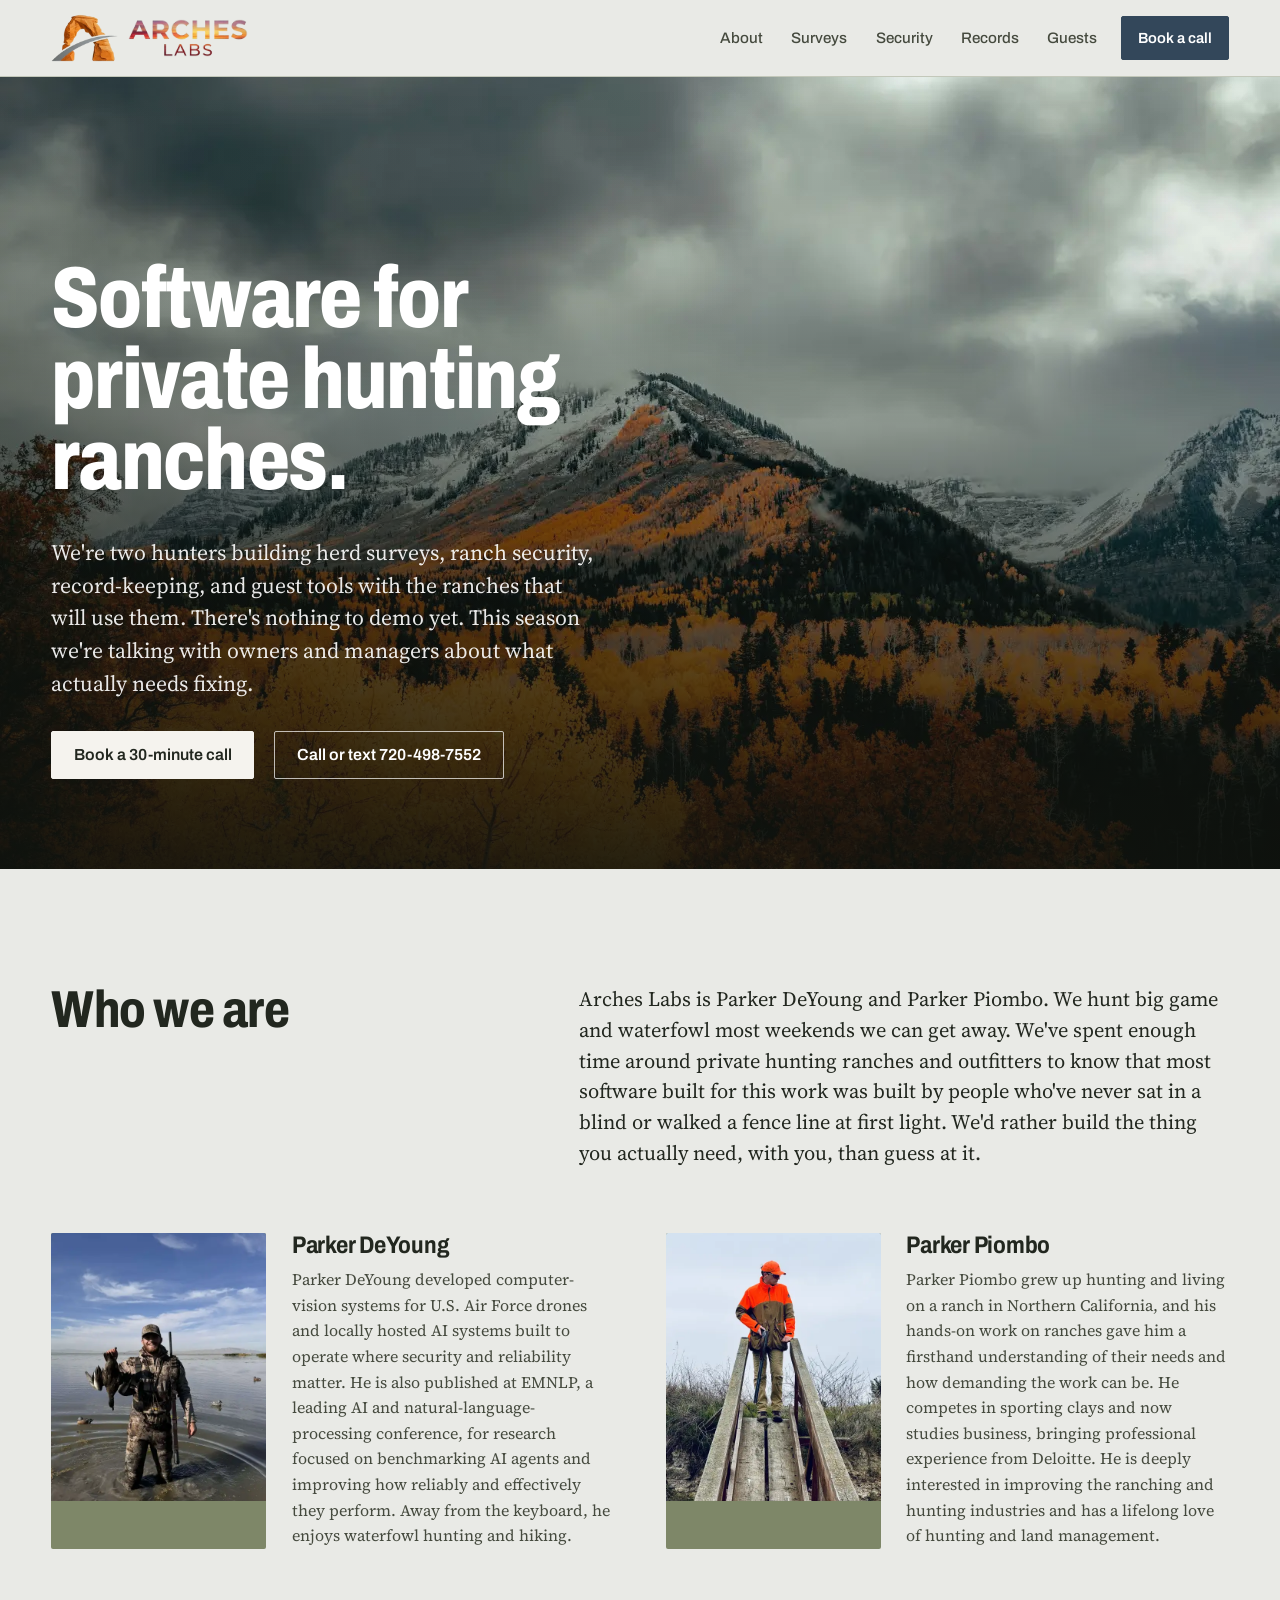
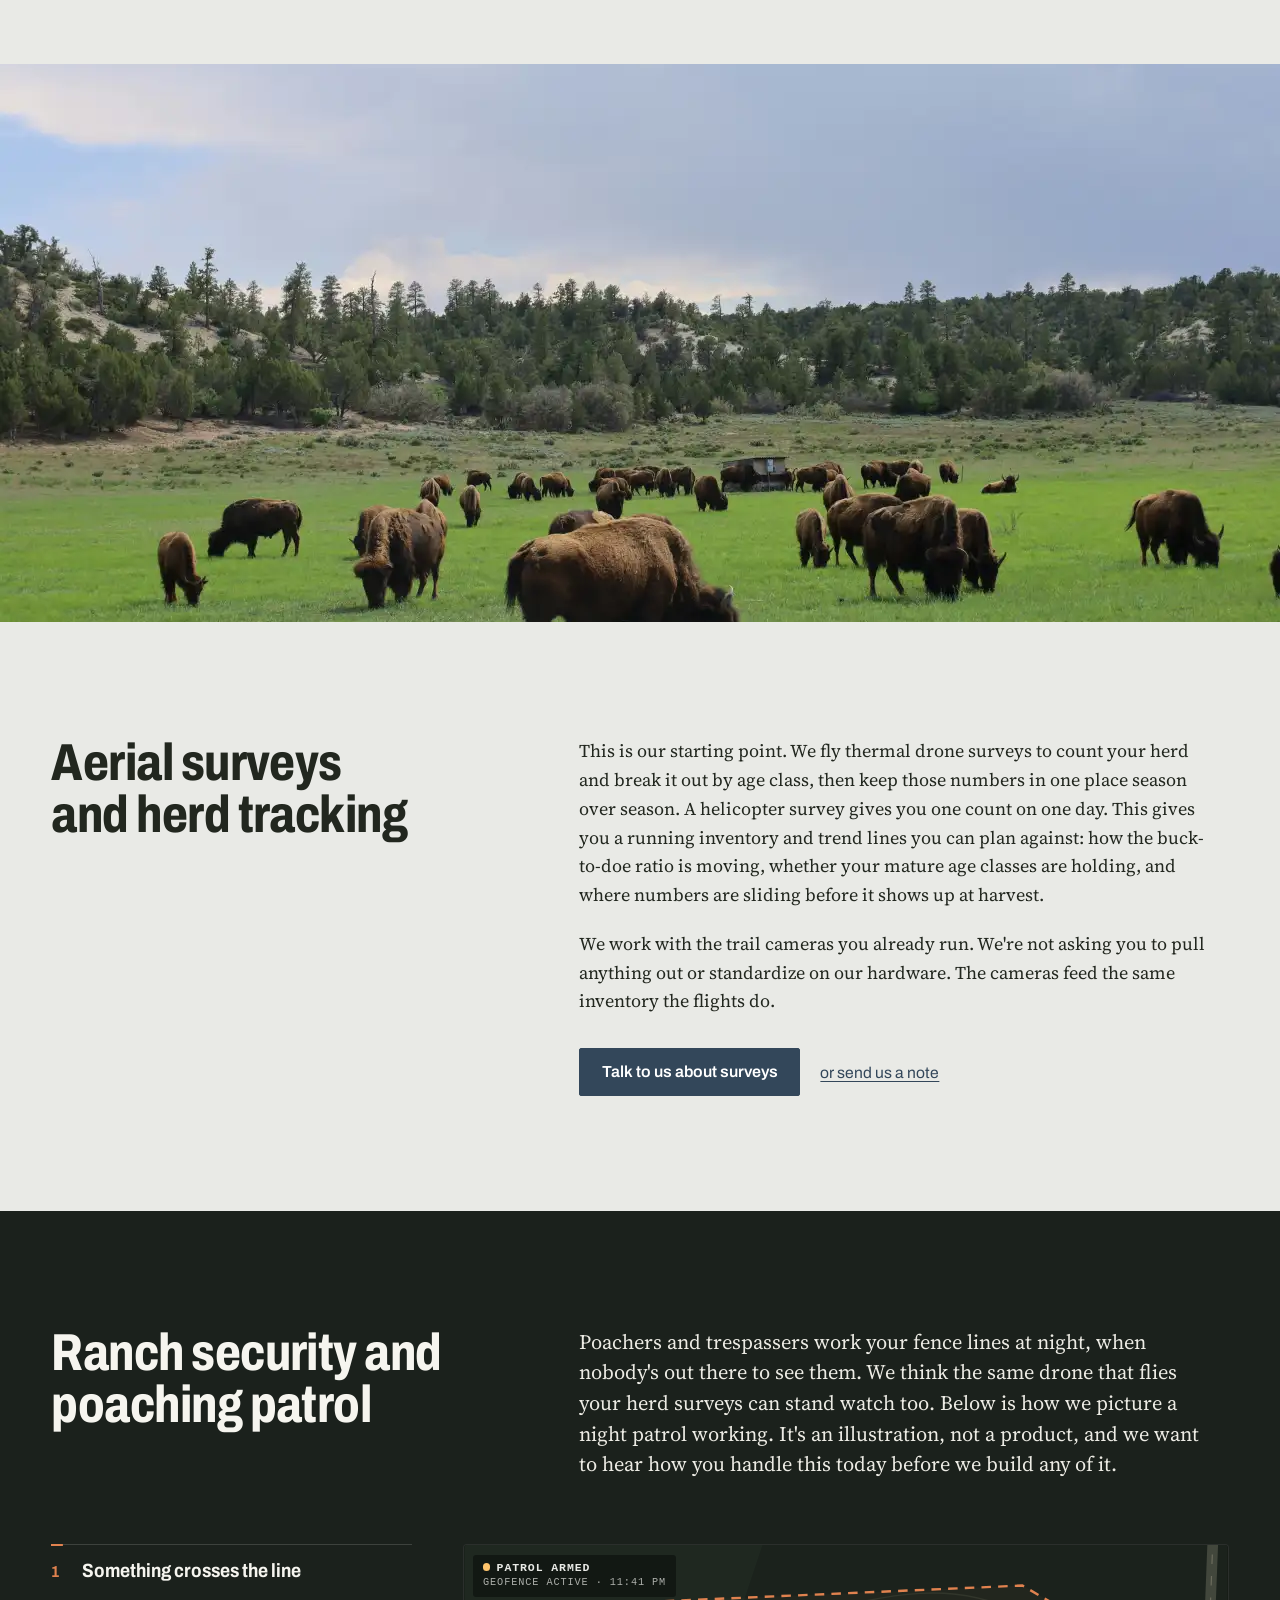
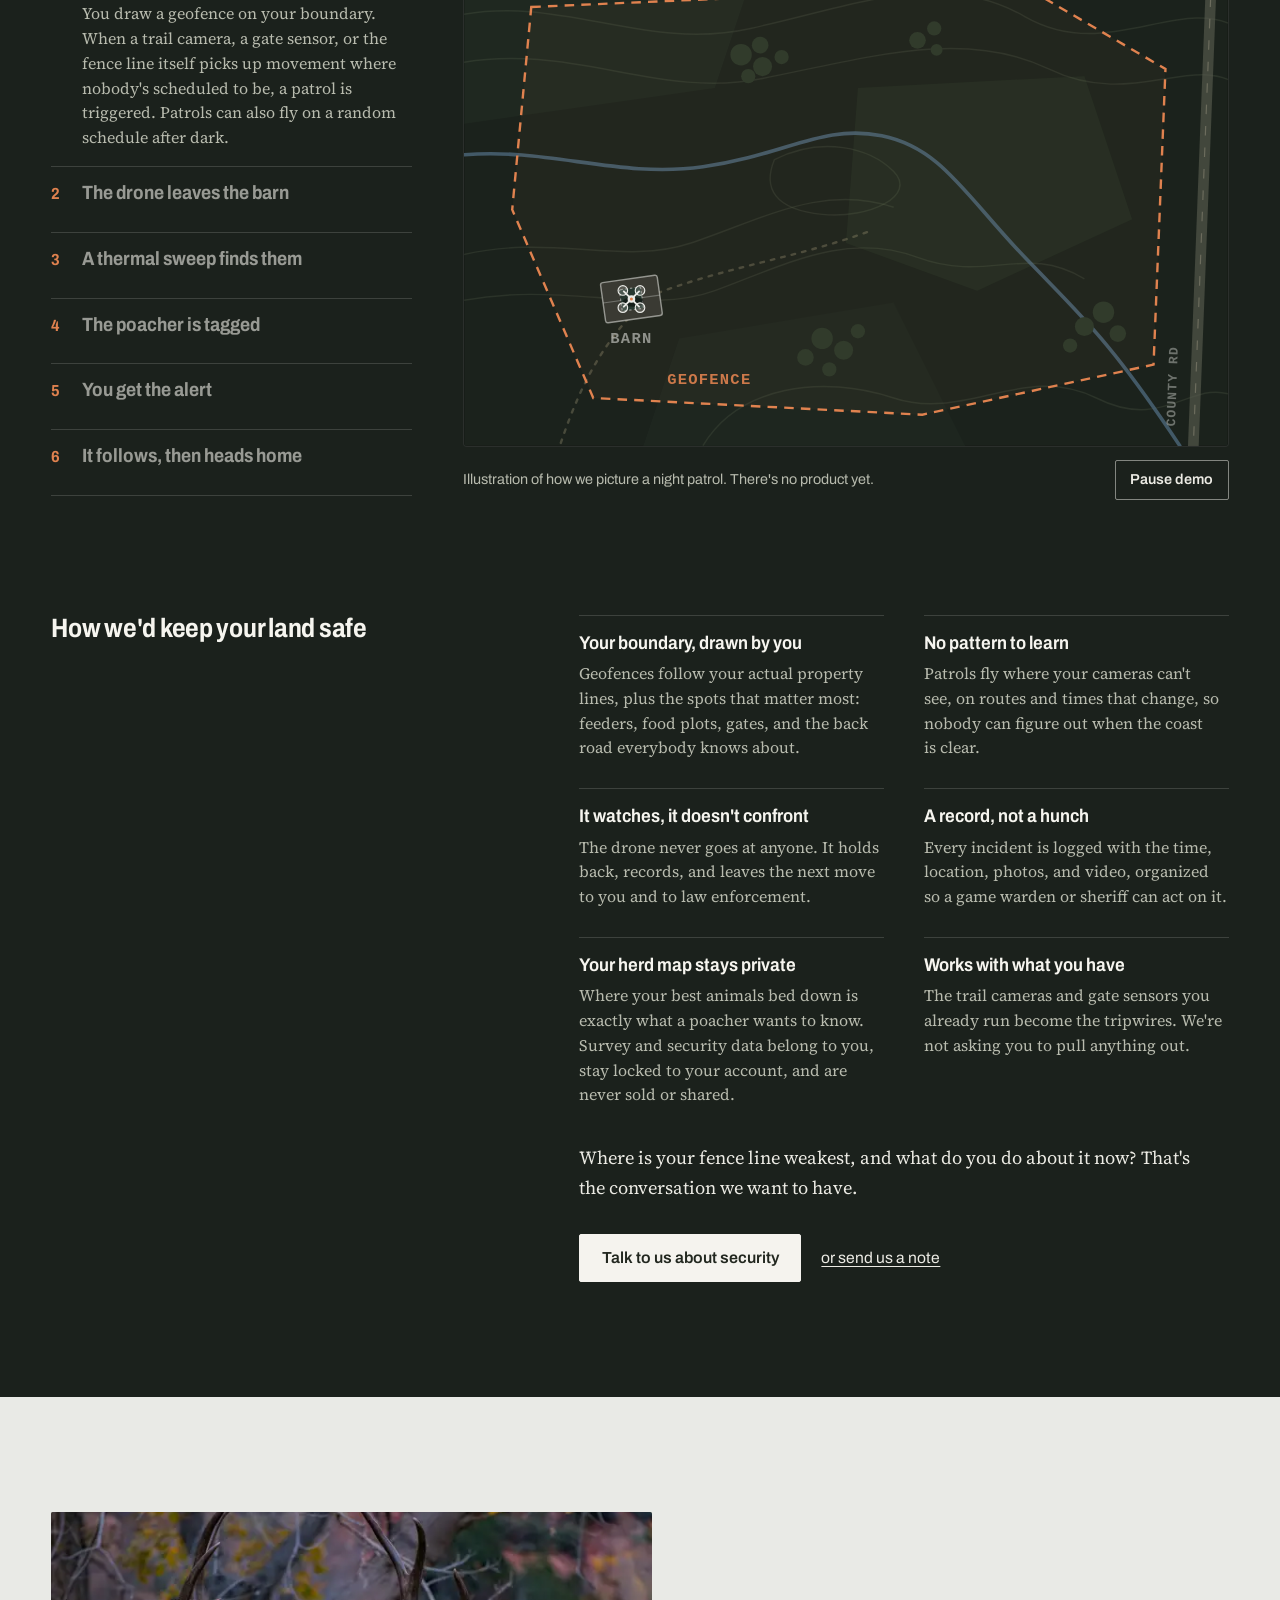
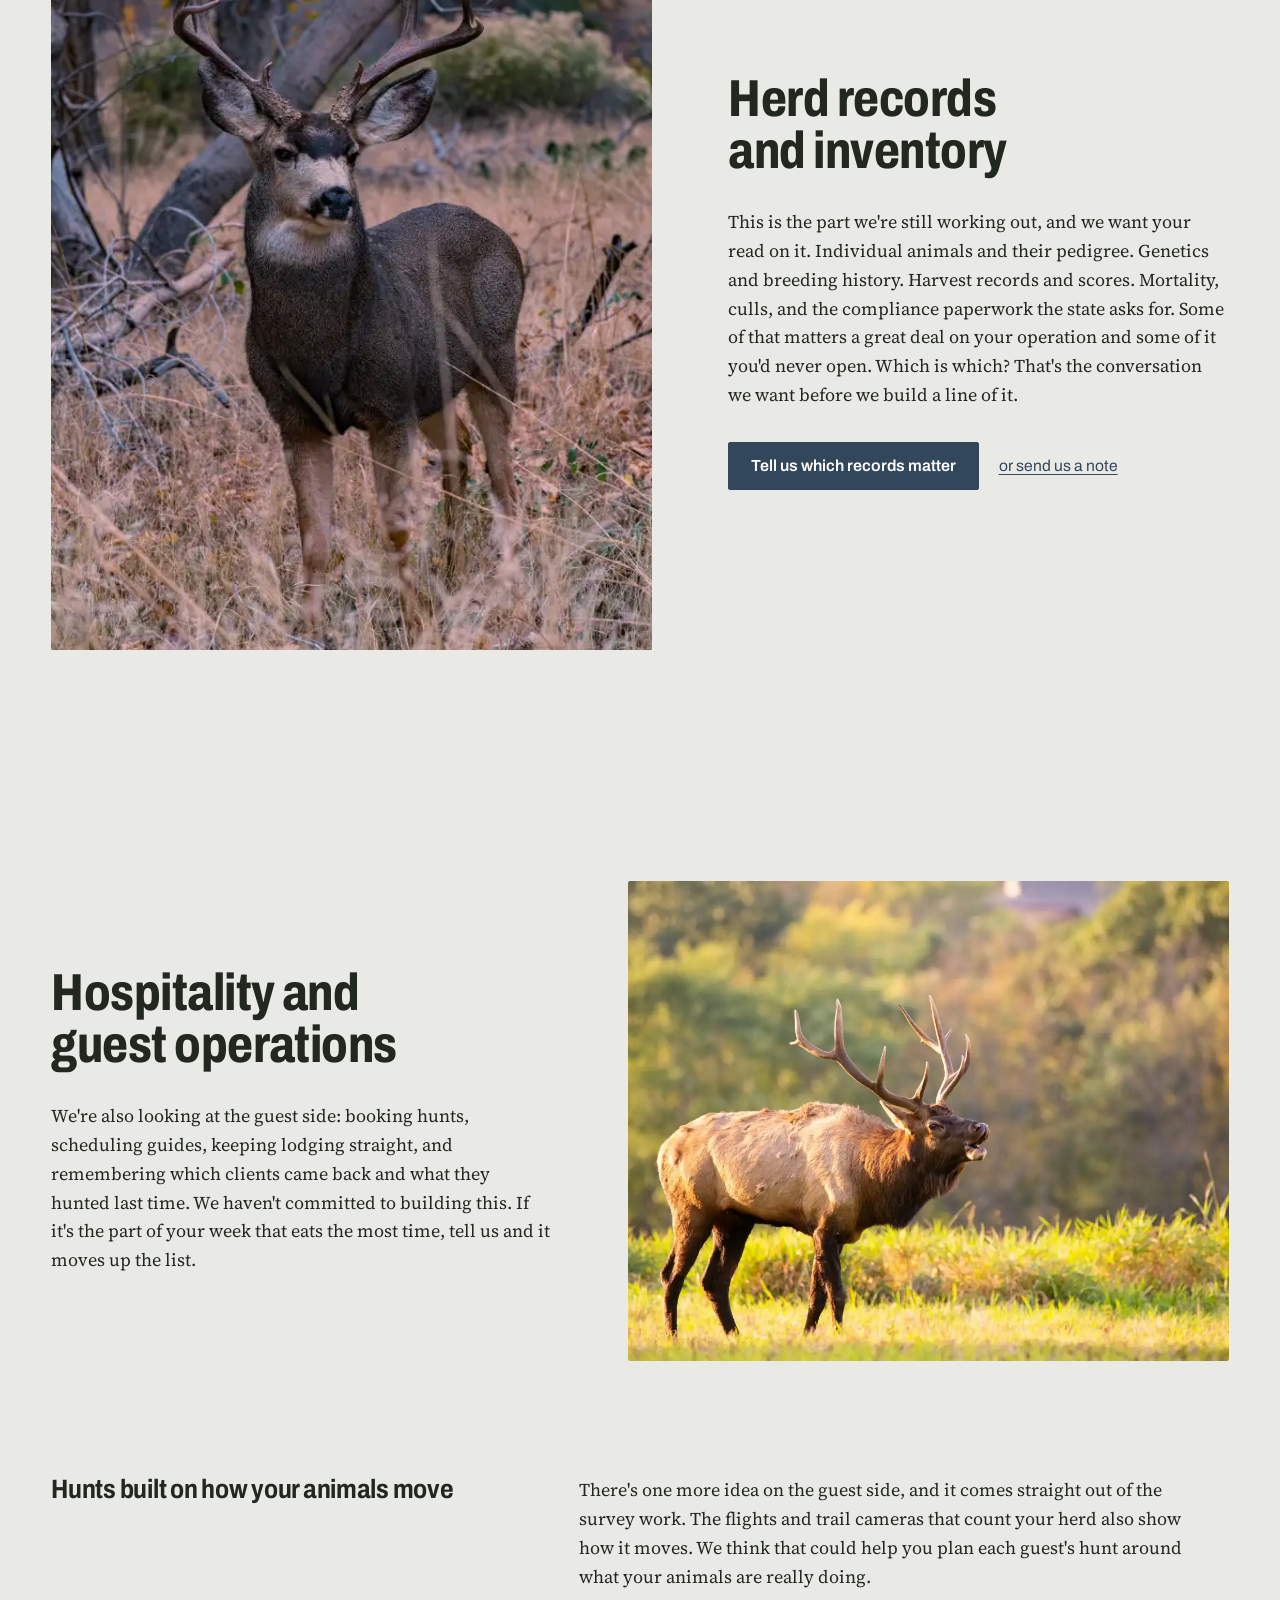
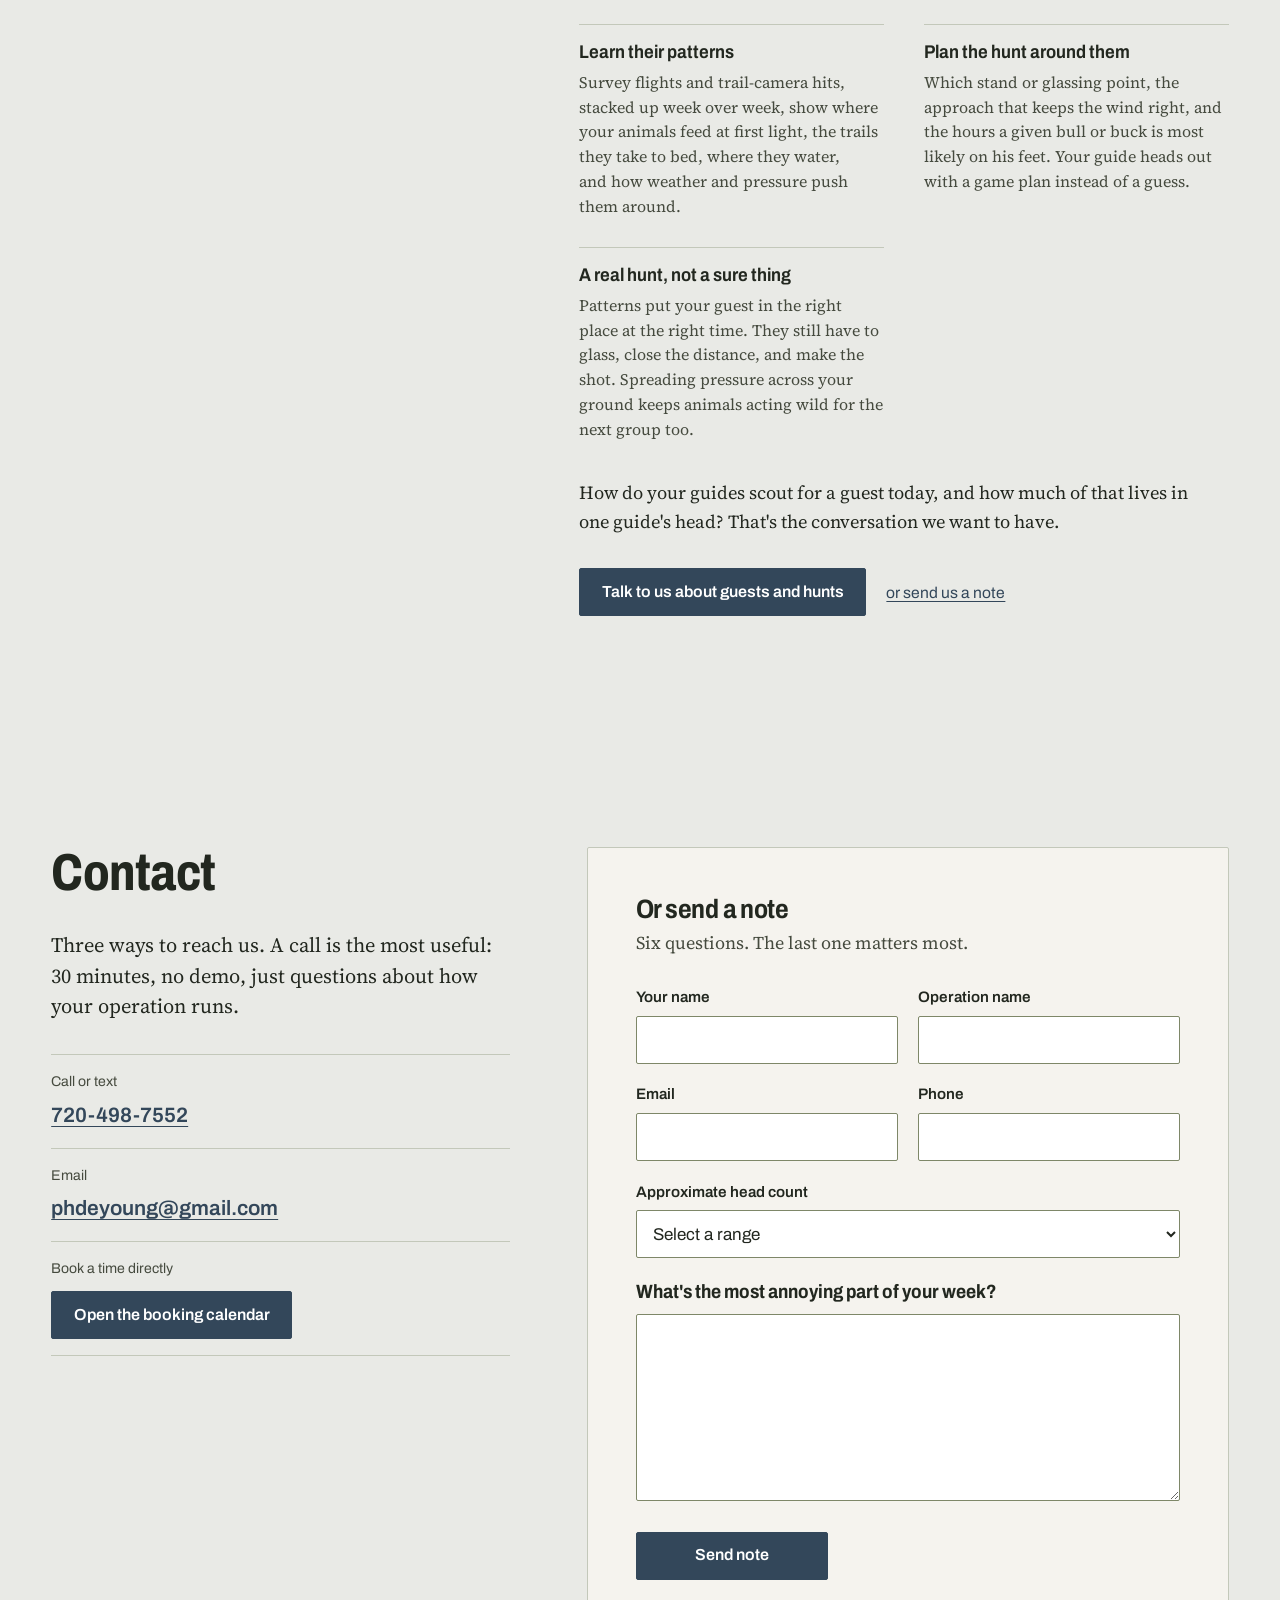
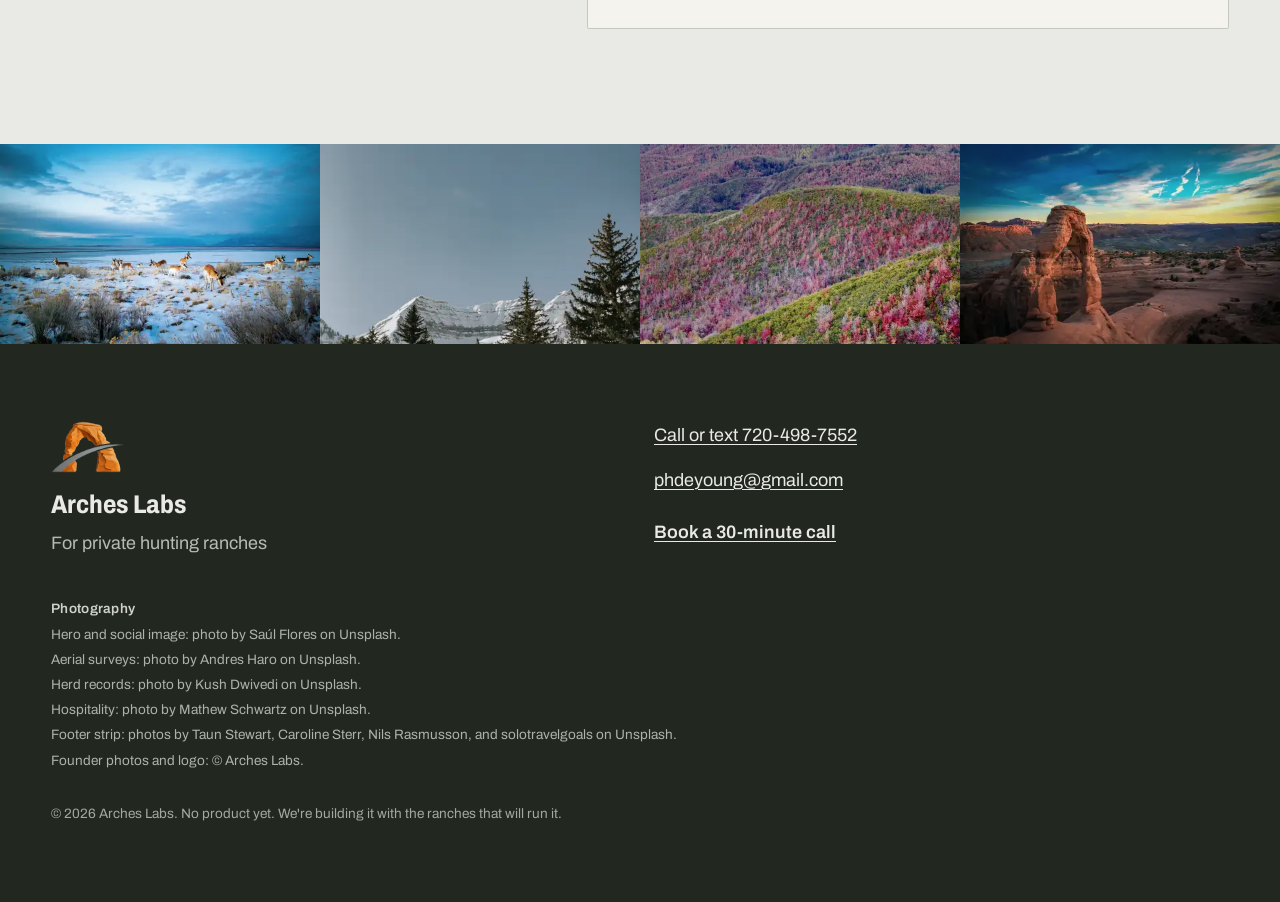
==== index.html @ 20736878 "Email contact-form notes to both founders via FormSubmit The "Send a note" form had no backend (FORM" ====
<!doctype html>
<html lang="en">
<head>
<meta charset="utf-8">
<meta name="viewport" content="width=device-width, initial-scale=1">

<!--
  ============================================================================
  ARCHES LABS — LANDING PAGE CONFIG
  ============================================================================
  Everything you'll need to change lives in this block and in the <script id="site-config">
  immediately below it. Change a value in BOTH places (the visible markup uses the
  hard-coded defaults so the page works with JavaScript disabled; the script re-syncs
  links when JS runs).

  MUST be filled before going live (see README.md "Fill before going live"):
    - SITE_URL ................... canonical domain, used by OG tags + sitemap. Currently REPLACE_ME.
    - IMAGE_CREDITS.md / footer "Photography" ... verify photographer names + Unsplash IDs.

  Already set (real values, provided by Parker):
    - PHONE / PHONE_TEL ........ 720-498-7552
    - EMAIL ................... phdeyoung@gmail.com
    - FORM_ENDPOINT ........... https://formsubmit.co/phdeyoung@gmail.com (FormSubmit, no
                                account). Each note is emailed to phdeyoung@gmail.com and
                                CC'd to parkerpiombo@gmail.com (hidden _cc field in the form).
                                The very first submission sends an "Activate Form" email to
                                phdeyoung@gmail.com; nothing is delivered until that link is clicked.
    - CAL_URL ................. https://calendar.app.google/qBJynKzATiRonKVb9 (Google Calendar
                                appointment page; it ignores ?topic= / utm params)

  Optional:
    - ANALYTICS_ID ........... privacy-light analytics; snippet is commented out at end of <body>.

  WHERE EACH VALUE APPEARS IN THE MARKUP:
    CAL_URL ...... every "book" / section CTA <a class="btn-book">, and the contact booking link
    PHONE_TEL ... every tel: link (hero secondary CTA, contact block, footer)
    PHONE ....... visible phone text in those same spots
    EMAIL ....... mailto: link + visible text in contact block and footer
    SITE_URL .... <link rel="canonical">, og:url, twitter:url  (also hard-coded in sitemap.xml)
  ============================================================================
-->

<title>Arches Labs — software for private hunting ranches</title>
<meta name="description" content="We're two hunters building herd-survey, ranch-security, record-keeping, and guest-operations software with the private hunting ranches that will run it. No product yet. Book a 30-minute call and help shape it.">

<link rel="canonical" href="https://REPLACE_ME.example/">

<!-- Open Graph / Twitter -->
<meta property="og:type" content="website">
<meta property="og:site_name" content="Arches Labs">
<meta property="og:title" content="Software for private hunting ranches">
<meta property="og:description" content="Two hunters building herd-survey, ranch-security, record-keeping, and guest-operations software with the private hunting ranches that will run it. Book a 30-minute call.">
<meta property="og:url" content="https://REPLACE_ME.example/">
<meta property="og:image" content="https://REPLACE_ME.example/assets/img/og-cover.jpg">
<meta property="og:image:width" content="1200">
<meta property="og:image:height" content="630">
<meta property="og:image:alt" content="Sunlit autumn peak above orange aspen stands in rugged high country.">
<meta name="twitter:card" content="summary_large_image">
<meta name="twitter:title" content="Software for private hunting ranches">
<meta name="twitter:description" content="Two hunters building herd-survey, ranch-security, record-keeping, and guest-operations software with the private hunting ranches that will run it. Book a 30-minute call.">
<meta name="twitter:image" content="https://REPLACE_ME.example/assets/img/og-cover.jpg">
<meta name="twitter:image:alt" content="Sunlit autumn peak above orange aspen stands in rugged high country.">

<meta name="theme-color" content="#33475a">
<link rel="icon" href="assets/img/favicon-32.png" sizes="32x32" type="image/png">
<link rel="apple-touch-icon" href="assets/img/apple-touch-icon.png">

<link rel="preconnect" href="https://fonts.googleapis.com">
<link rel="preconnect" href="https://fonts.gstatic.com" crossorigin>
<link rel="stylesheet" href="https://fonts.googleapis.com/css2?family=Archivo:wdth,wght@75..100,400..800&amp;family=Source+Serif+4:ital,opsz,wght@0,8..60,400..600;1,8..60,400&amp;display=swap">
<link rel="preload" as="style" href="assets/css/styles.css">
<link rel="stylesheet" href="assets/css/styles.css">

<script id="site-config">
  /* Single source of truth for the JS path. Keep in sync with the markup defaults. */
  window.SITE_CONFIG = {
    CAL_URL:      "https://calendar.app.google/qBJynKzATiRonKVb9",
    FORM_ENDPOINT: "https://formsubmit.co/phdeyoung@gmail.com",
    PHONE:        "720-498-7552",
    PHONE_TEL:    "+17204987552",
    EMAIL:        "phdeyoung@gmail.com",
    SITE_URL:     "https://REPLACE_ME.example",                   // REPLACE_ME
    ANALYTICS_ID: ""                                              // optional
  };
</script>
</head>

<body>
<a class="skip-link" href="#main">Skip to content</a>

<header class="site-header">
  <div class="page site-header__inner">
    <a class="wordmark" href="#main" aria-label="Arches Labs, home">
      <picture>
        <source type="image/webp" srcset="assets/img/logo-mark.webp">
        <img class="wordmark__mark" src="assets/img/logo-mark.png" width="210" height="150" alt="">
      </picture>
      <picture>
        <source type="image/webp" srcset="assets/img/logo-text.webp">
        <img class="wordmark__text" src="assets/img/logo-text.png" width="318" height="100" alt="">
      </picture>
    </a>
    <nav class="site-nav" aria-label="Sections">
      <a href="#about">About</a>
      <a href="#surveys">Surveys</a>
      <a href="#security">Security</a>
      <a href="#records">Records</a>
      <a href="#guests">Guests</a>
    </nav>
    <a class="btn btn--primary btn--small btn--book" data-book data-topic="header"
       href="https://calendar.app.google/qBJynKzATiRonKVb9">
      Book a call
    </a>
  </div>
</header>

<main id="main">

  <!-- ===================================================================
       1. HERO
       =================================================================== -->
  <section class="hero" aria-labelledby="hero-title">
    <picture class="hero__media">
      <source type="image/webp"
              srcset="assets/img/hero-autumn-peak-640w.webp 640w,
                      assets/img/hero-autumn-peak-1280w.webp 1280w,
                      assets/img/hero-autumn-peak-1920w.webp 1920w"
              sizes="100vw">
      <img class="hero__img" src="assets/img/hero-autumn-peak-1280w.jpg"
           srcset="assets/img/hero-autumn-peak-640w.jpg 640w,
                   assets/img/hero-autumn-peak-1280w.jpg 1280w,
                   assets/img/hero-autumn-peak-1920w.jpg 1920w"
           sizes="100vw" width="2000" height="1333"
           fetchpriority="high" decoding="async"
           alt="A snow-dusted peak under heavy grey storm clouds above a valley of bright orange aspen.">
    </picture>

    <div class="page hero__body">
      <h1 id="hero-title">Software for private hunting ranches.</h1>
      <p class="hero__lede">
        We're two hunters building herd surveys, ranch security, record-keeping, and guest
        tools with the ranches that will use them. There's nothing to demo yet. This season
        we're talking with owners and managers about what actually needs fixing.
      </p>
      <div class="cta-row">
        <a class="btn btn--light btn--book" data-book data-topic="intro"
           href="https://calendar.app.google/qBJynKzATiRonKVb9">
          Book a 30-minute call
        </a>
        <a class="btn btn--outline-light" data-tel href="tel:+17204987552">
          Call or text 720-498-7552
        </a>
      </div>
    </div>
  </section>

  <!-- ===================================================================
       2. WHO WE ARE
       =================================================================== -->
  <section class="section section--who" id="about" aria-labelledby="who-title">
    <div class="page">
      <div class="split">
        <h2 id="who-title">Who we are</h2>
        <div class="split__body">
          <p class="lede">
            Arches Labs is Parker DeYoung and Parker Piombo. We hunt big game and waterfowl
            most weekends we can get away. We've spent enough time around private hunting
            ranches and outfitters to know that most software built for this work was built by
            people who've never sat in a blind or walked a fence line at first light. We'd
            rather build the thing you actually need, with you, than guess at it.
          </p>
        </div>
      </div>

      <ul class="founders" role="list">
        <li class="founder">
          <div class="founder__photo">
            <picture>
              <source type="image/webp"
                      srcset="assets/img/founder-parker-duckhunt-560w.webp 560w,
                              assets/img/founder-parker-duckhunt-1120w.webp 1120w"
                      sizes="(min-width: 64rem) 22vw, (min-width: 48rem) 45vw, 100vw">
              <img src="assets/img/founder-parker-duckhunt-560w.jpg"
                   srcset="assets/img/founder-parker-duckhunt-560w.jpg 560w,
                           assets/img/founder-parker-duckhunt-1120w.jpg 1120w"
                   sizes="(min-width: 64rem) 22vw, (min-width: 48rem) 45vw, 100vw"
                   width="1656" height="2208" loading="lazy" decoding="async"
                   alt="Parker DeYoung standing in a marsh at first light, holding a duck with decoys on the water around him.">
            </picture>
          </div>
          <h3 class="founder__name">Parker DeYoung</h3>
          <p class="founder__line">
            Parker DeYoung developed computer-vision systems for U.S. Air Force drones
            and locally hosted AI systems built to operate where security and reliability
            matter. He is also published at EMNLP, a leading AI and natural-language-processing
            conference, for research focused on benchmarking AI agents and improving how
            reliably and effectively they perform. Away from the keyboard, he enjoys
            waterfowl hunting and hiking.
          </p>
        </li>
        <li class="founder">
          <div class="founder__photo">
            <picture>
              <source type="image/webp"
                      srcset="assets/img/founder-b-560w.webp 560w,
                              assets/img/founder-b-1120w.webp 1120w"
                      sizes="(min-width: 64rem) 22vw, (min-width: 48rem) 45vw, 100vw">
              <img src="assets/img/founder-b-560w.jpg"
                   srcset="assets/img/founder-b-560w.jpg 560w,
                           assets/img/founder-b-1120w.jpg 1120w"
                   sizes="(min-width: 64rem) 22vw, (min-width: 48rem) 45vw, 100vw"
                   width="3024" height="4032" loading="lazy" decoding="async"
                   alt="Parker Piombo in a blaze-orange jacket and cap, holding a shotgun on a wooden footbridge above tall dry grass.">
            </picture>
          </div>
          <h3 class="founder__name">Parker Piombo</h3>
          <p class="founder__line">
            Parker Piombo grew up hunting and living on a ranch in Northern California,
            and his hands-on work on ranches gave him a firsthand understanding of their
            needs and how demanding the work can be. He competes in sporting clays and now
            studies business, bringing professional experience from Deloitte. He is deeply
            interested in improving the ranching and hunting industries and has a lifelong
            love of hunting and land management.
          </p>
        </li>
      </ul>
    </div>
  </section>

  <!-- ===================================================================
       3. AERIAL SURVEYS AND HERD TRACKING
       =================================================================== -->
  <section class="section section--bleed" id="surveys" aria-labelledby="surveys-title">
    <figure class="bleed">
      <picture>
        <source type="image/webp"
                srcset="assets/img/surveys-bison-herd-640w.webp 640w,
                        assets/img/surveys-bison-herd-1280w.webp 1280w,
                        assets/img/surveys-bison-herd-1920w.webp 1920w"
                sizes="100vw">
        <img src="assets/img/surveys-bison-herd-1280w.jpg"
             srcset="assets/img/surveys-bison-herd-640w.jpg 640w,
                     assets/img/surveys-bison-herd-1280w.jpg 1280w,
                     assets/img/surveys-bison-herd-1920w.jpg 1920w"
             sizes="100vw" width="2000" height="1333" loading="lazy" decoding="async"
             alt="A large herd grazing an irrigated green pasture below a juniper-and-sandstone ridge under an overcast sky.">
      </picture>
    </figure>
    <div class="page split">
      <h2 id="surveys-title">Aerial surveys and herd tracking</h2>
      <div class="split__body">
        <p>
          This is our starting point. We fly thermal drone surveys to count your herd and break
          it out by age class, then keep those numbers in one place season over season. A
          helicopter survey gives you one count on one day. This gives you a running inventory
          and trend lines you can plan against: how the buck-to-doe ratio is moving, whether
          your mature age classes are holding, and where numbers are sliding before it shows up
          at harvest.
        </p>
        <p>
          We work with the trail cameras you already run. We're not asking you to pull anything
          out or standardize on our hardware. The cameras feed the same inventory the flights do.
        </p>
        <div class="cta-row">
          <a class="btn btn--primary btn--book" data-book data-topic="surveys"
             href="https://calendar.app.google/qBJynKzATiRonKVb9">
            Talk to us about surveys
          </a>
          <a class="link-note" data-topic="surveys" href="#contact">or send us a note</a>
        </div>
      </div>
    </div>
  </section>

  <!-- ===================================================================
       4. RANCH SECURITY AND POACHING PATROL
       Demo is an inline SVG driven by assets/js/patrol-demo.js. With JS off the
       SVG shows one static frame (poacher tagged, alert sent) and every step's
       text is visible. Times in the script line up with the six steps below.
       =================================================================== -->
  <section class="section section--night" id="security" aria-labelledby="security-title">
    <div class="page split">
      <h2 id="security-title">Ranch security and poaching patrol</h2>
      <div class="split__body">
        <p class="lede">
          Poachers and trespassers work your fence lines at night, when nobody's out there to
          see them. We think the same drone that flies your herd surveys can stand watch too.
          Below is how we picture a night patrol working. It's an illustration, not a product,
          and we want to hear how you handle this today before we build any of it.
        </p>
      </div>
    </div>

    <div class="page patrol" data-patrol>
      <figure class="patrol__stage">
        <div class="patrol__screen">
          <svg viewBox="0 0 640 420" role="img" aria-labelledby="patrol-svg-title" focusable="false">
            <title id="patrol-svg-title">Illustrated night map of a ranch. Someone crosses the east fence, a drone launches from the barn, finds the person with its thermal camera among a group of mule deer, tags them, and follows them off the property before flying back to the barn.</title>
            <defs>
              <radialGradient id="pd-heat">
                <stop offset="0" stop-color="#fff7df"/>
                <stop offset="0.35" stop-color="#ffc46b"/>
                <stop offset="1" stop-color="#ff7a2f" stop-opacity="0"/>
              </radialGradient>
              <radialGradient id="pd-heat-soft">
                <stop offset="0" stop-color="#ffd9a0"/>
                <stop offset="0.45" stop-color="#e59a4f" stop-opacity="0.8"/>
                <stop offset="1" stop-color="#b85a2c" stop-opacity="0"/>
              </radialGradient>
              <radialGradient id="pd-sweep" cx="0" cy="0" r="110" gradientUnits="userSpaceOnUse">
                <stop offset="0" stop-color="#ffc46b" stop-opacity="0.34"/>
                <stop offset="1" stop-color="#ffc46b" stop-opacity="0"/>
              </radialGradient>
              <linearGradient id="pd-ir" x1="0" y1="0" x2="0" y2="1">
                <stop offset="0" stop-color="#1a1030"/>
                <stop offset="1" stop-color="#2a1640"/>
              </linearGradient>
              <clipPath id="pd-inset-clip"><rect x="446" y="14" width="180" height="116" rx="6"/></clipPath>
            </defs>

            <!-- ground -->
            <rect width="640" height="420" fill="#1b221c"/>
            <path d="M0 0H250L210 120L0 150Z" fill="#1f2820"/>
            <path d="M330 120L520 110L560 230L430 290L320 250Z" fill="#212b21"/>
            <path d="M180 330L360 300L420 420H150Z" fill="#1e261f"/>
            <g fill="none" stroke="#7e8768" stroke-opacity="0.16" stroke-width="1.2">
              <path d="M-10 60C80 40 150 90 240 70S400 20 470 60 600 40 650 70"/>
              <path d="M-10 100C90 80 160 130 250 112S420 70 490 104 610 90 650 118"/>
              <path d="M-10 262C70 240 130 270 190 250S300 200 360 220"/>
              <path d="M-10 300C80 280 150 312 210 290S320 240 380 262 470 250 520 280"/>
              <path d="M200 420C230 370 300 360 360 380S470 350 530 380 610 360 650 380"/>
              <path d="M260 180C300 160 340 170 360 190S340 230 300 226 250 204 260 180Z"/>
            </g>
            <!-- creek -->
            <path d="M0 176C70 170 130 196 200 186S300 150 350 160 420 210 470 262 540 330 600 420" fill="none" stroke="#4f6b80" stroke-width="3" stroke-opacity="0.75" stroke-linecap="round"/>
            <!-- timber -->
            <g fill="#2a3829">
              <circle cx="232" cy="92" r="9"/><circle cx="248" cy="84" r="7"/><circle cx="250" cy="102" r="8"/><circle cx="266" cy="94" r="6"/><circle cx="238" cy="110" r="6"/>
              <circle cx="300" cy="330" r="9"/><circle cx="318" cy="340" r="8"/><circle cx="286" cy="346" r="7"/><circle cx="306" cy="356" r="6"/><circle cx="330" cy="324" r="6"/>
              <circle cx="520" cy="320" r="8"/><circle cx="536" cy="308" r="9"/><circle cx="548" cy="326" r="7"/><circle cx="508" cy="336" r="6"/>
              <circle cx="380" cy="80" r="7"/><circle cx="394" cy="70" r="6"/><circle cx="396" cy="88" r="5"/>
            </g>
            <!-- two-track ranch roads -->
            <g fill="none" stroke="#a79f7c" stroke-opacity="0.32" stroke-width="2" stroke-dasharray="3 6" stroke-linecap="round">
              <path d="M150 300C120 330 100 360 80 420"/>
              <path d="M162 292C220 270 280 262 340 240"/>
            </g>
            <!-- county road, outside the fence -->
            <path d="M628 -10L611 430" stroke="#5d5f52" stroke-width="9" stroke-opacity="0.6"/>
            <path d="M628 -10L611 430" stroke="#b9b39a" stroke-width="1" stroke-opacity="0.35" stroke-dasharray="8 10"/>
            <text class="pd-label pd-label--sm" x="596" y="404" transform="rotate(-88 596 404)">COUNTY RD</text>

            <!-- geofence -->
            <polygon class="pd-fence" points="56,52 468,34 588,104 578,352 384,394 108,380 40,222"
                     fill="#e0824f" fill-opacity="0.035" stroke="#e0824f" stroke-width="2" stroke-dasharray="8 6"/>
            <line data-el="fenceHit" x1="586" y1="196" x2="581" y2="296" stroke="#ffb07a" stroke-width="5" stroke-linecap="round" opacity="0"/>
            <text class="pd-label pd-label--fence" x="170" y="368">GEOFENCE</text>

            <!-- motion ping on the fence -->
            <g data-el="ping" transform="translate(582 246)" opacity="0">
              <circle data-el="pingRing" r="10" fill="none" stroke="#ffb07a" stroke-width="2"/>
              <circle r="3.5" fill="#ffb07a"/>
            </g>

            <!-- barn + dock -->
            <g transform="translate(140 297) rotate(-8)">
              <rect x="-24" y="-17" width="48" height="34" rx="2" fill="#3a3a33" stroke="#e9eae6" stroke-opacity="0.55" stroke-width="1.2"/>
              <line x1="-24" y1="0" x2="24" y2="0" stroke="#e9eae6" stroke-opacity="0.3"/>
              <rect x="-9" y="-9" width="18" height="18" rx="1" fill="#26372f" stroke="#e9eae6" stroke-opacity="0.5" stroke-dasharray="2 2"/>
            </g>
            <circle data-el="dockRing" cx="140" cy="297" r="12" fill="none" stroke="#e9eae6" stroke-width="1.5" opacity="0"/>
            <text class="pd-label" x="140" y="334" text-anchor="middle">BARN</text>

            <!-- truck on the county road -->
            <g data-el="truck" transform="translate(620 244)">
              <rect x="-5" y="-10" width="10" height="20" rx="2" fill="#8d938b"/>
              <rect x="-4" y="-8" width="8" height="5" rx="1" fill="#2b312c"/>
            </g>

            <!-- thermal tint while the drone is on station -->
            <rect data-el="tint" width="640" height="420" fill="#140c24" opacity="0.28"/>

            <!-- flight paths (also sampled by the script for drone positions) -->
            <path data-el="pathOut" d="M140 297C230 300 300 210 470 222" fill="none" stroke="#e9eae6" stroke-width="1.5" stroke-opacity="0.5" opacity="0"/>
            <path data-el="pathHome" d="M556 206C430 170 250 300 140 297" fill="none" stroke="#e9eae6" stroke-width="1.5" stroke-opacity="0.5" opacity="0"/>

            <!-- heat: mule deer -->
            <g data-el="deer">
              <ellipse cx="412" cy="170" rx="7" ry="4.5" fill="url(#pd-heat-soft)" transform="rotate(-20 412 170)"/>
              <ellipse cx="426" cy="160" rx="7" ry="4.5" fill="url(#pd-heat-soft)" transform="rotate(10 426 160)"/>
              <ellipse cx="440" cy="174" rx="7" ry="4.5" fill="url(#pd-heat-soft)" transform="rotate(-35 440 174)"/>
              <ellipse cx="452" cy="160" rx="6" ry="4" fill="url(#pd-heat-soft)"/>
              <ellipse cx="420" cy="184" rx="6" ry="4" fill="url(#pd-heat-soft)" transform="rotate(25 420 184)"/>
              <ellipse cx="446" cy="190" rx="7" ry="4.5" fill="url(#pd-heat-soft)" transform="rotate(-10 446 190)"/>
              <text class="pd-label pd-label--muted" x="402" y="178" text-anchor="end">MULE DEER ×6 · IGNORED</text>
            </g>

            <!-- the drone's scan -->
            <g data-el="sweep" transform="translate(470 222)" opacity="0">
              <circle r="110" fill="none" stroke="#ffc46b" stroke-opacity="0.25" stroke-dasharray="2 5"/>
              <path data-el="sweepCone" d="M0 0L110 0A110 110 0 0 1 70.7 84.3Z" fill="url(#pd-sweep)"/>
            </g>

            <!-- tracking: trail, tether, the person, the tag -->
            <polyline data-el="trail" points="" fill="none" stroke="#ffc46b" stroke-width="1.5" stroke-dasharray="3 4" stroke-opacity="0.7"/>
            <line data-el="tether" x1="482" y1="196" x2="508" y2="234" stroke="#ffc46b" stroke-width="1" stroke-dasharray="2 3" opacity="0.8"/>
            <g data-el="person" transform="translate(508 234)">
              <circle r="11" fill="url(#pd-heat)"/>
            </g>
            <g data-el="tag" transform="translate(508 234)">
              <path d="M-18 -10V-18H-10M10 -18H18V-10M18 10V18H10M-10 18H-18V10" fill="none" stroke="#ffc46b" stroke-width="2"/>
              <rect x="-100" y="23" width="118" height="17" rx="3" fill="#ffc46b"/>
              <text class="pd-tag" x="-95" y="35">PERSON · TAGGED</text>
            </g>

            <!-- drone -->
            <g data-el="drone" transform="translate(482 196)">
              <ellipse data-el="droneShadow" cx="7" cy="10" rx="11" ry="5" fill="#000" opacity="0.35"/>
              <g data-el="droneBody">
                <g stroke="#e9eae6" stroke-width="2" stroke-linecap="round">
                  <line x1="-8" y1="-8" x2="8" y2="8"/><line x1="8" y1="-8" x2="-8" y2="8"/>
                </g>
                <g fill="#e9eae6" fill-opacity="0.18" stroke="#e9eae6" stroke-width="1.2">
                  <circle cx="-9" cy="-9" r="5"/><circle cx="9" cy="-9" r="5"/><circle cx="-9" cy="9" r="5"/><circle cx="9" cy="9" r="5"/>
                </g>
                <circle r="4" fill="#e9eae6"/>
                <circle r="1.6" fill="#e0824f"/>
              </g>
            </g>

            <!-- live thermal camera inset -->
            <g data-el="inset">
              <rect x="446" y="14" width="180" height="116" rx="6" fill="url(#pd-ir)"/>
              <g clip-path="url(#pd-inset-clip)">
                <g stroke="#3d2458" stroke-width="1">
                  <path d="M446 100C500 92 560 104 626 96" fill="none"/>
                  <path d="M446 116C510 108 570 120 626 112" fill="none"/>
                </g>
                <ellipse cx="596" cy="106" rx="14" ry="6" fill="#6b3a5a" opacity="0.8"/>
                <g data-el="insetFigure" transform="translate(566 16) scale(0.85)">
                  <g fill="#fff3d6">
                    <circle cx="0" cy="44" r="7"/>
                    <path d="M-9 53H9L11 82H-11Z"/>
                    <path d="M-10 80H-2L-4 110H-11Z"/>
                    <path d="M2 80H10L11 110H4Z"/>
                  </g>
                  <path d="M-8 58L-22 68" stroke="#fff3d6" stroke-width="5" stroke-linecap="round"/>
                  <path d="M8 58L24 50" stroke="#fff3d6" stroke-width="5" stroke-linecap="round"/>
                  <path d="M10 60L40 36" stroke="#ffd18a" stroke-width="3" stroke-linecap="round"/>
                  <path d="M-17 30V24H-11M11 24H17V30M17 108V114H11M-11 114H-17V108" fill="none" stroke="#ffc46b" stroke-width="2"/>
                </g>
              </g>
              <rect x="446" y="14" width="180" height="116" rx="6" fill="none" stroke="#e9eae6" stroke-opacity="0.35"/>
              <circle cx="459" cy="27" r="3.5" fill="#e0824f"/>
              <text class="pd-label pd-label--inset" x="468" y="31">LIVE · THERMAL</text>
            </g>
          </svg>

          <p class="patrol__hud" aria-hidden="true">
            <span class="patrol__hud-status" data-el="hudStatus">Person tagged</span>
            <span class="patrol__hud-sub" data-el="hudSub">Not on today's guest list</span>
          </p>

          <div class="patrol__card" data-el="alertCard" aria-hidden="true">
            <svg class="patrol__card-icon" width="22" height="22" viewBox="0 0 24 24" focusable="false">
              <rect width="24" height="24" rx="6" fill="#33475a"/>
              <path d="M6 18c0-5 2.7-8.5 6-8.5s6 3.5 6 8.5" fill="none" stroke="#e0824f" stroke-width="2" stroke-linecap="round"/>
            </svg>
            <span class="patrol__card-body">
              <span class="patrol__card-title">Trespass alert <span class="patrol__card-time">now</span></span>
              <span class="patrol__card-text">Person on foot, east pasture, inside your fence. Tagged 11:43&nbsp;PM.</span>
              <span class="patrol__card-actions"><span>Live view</span><span>Call warden</span></span>
            </span>
          </div>

          <div class="patrol__card patrol__card--report" data-el="reportCard" aria-hidden="true">
            <svg class="patrol__card-icon" width="22" height="22" viewBox="0 0 24 24" focusable="false">
              <rect width="24" height="24" rx="6" fill="#33475a"/>
              <path d="M7 12.5l3.2 3.2L17 9" fill="none" stroke="#e9eae6" stroke-width="2" stroke-linecap="round" stroke-linejoin="round"/>
            </svg>
            <span class="patrol__card-body">
              <span class="patrol__card-title">Incident report saved</span>
              <span class="patrol__card-text">Video, photos, and GPS track from 11:42 to 11:47&nbsp;PM, ready for the game warden.</span>
            </span>
          </div>
        </div>

        <figcaption class="patrol__caption">
          <span>Illustration of how we picture a night patrol. There's no product yet.</span>
          <button type="button" class="patrol__toggle" data-el="toggle" hidden>Pause</button>
        </figcaption>
      </figure>

      <ol class="patrol__steps" role="list">
        <li class="patrol__step">
          <h3 class="patrol__title"><span class="patrol__num">1</span> Something crosses the line</h3>
          <p>You draw a geofence on your boundary. When a trail camera, a gate sensor, or the
            fence line itself picks up movement where nobody's scheduled to be, a patrol is
            triggered. Patrols can also fly on a random schedule after dark.</p>
        </li>
        <li class="patrol__step">
          <h3 class="patrol__title"><span class="patrol__num">2</span> The drone leaves the barn</h3>
          <p>It launches from a dock in your barn or equipment shed and flies straight to the
            spot. Nobody has to get out of bed or drive the two-track with the headlights on.</p>
        </li>
        <li class="patrol__step">
          <h3 class="patrol__title"><span class="patrol__num">3</span> A thermal sweep finds them</h3>
          <p>At night the thermal camera sees what a spotlight won't. It sorts people from the
            deer and elk bedded nearby, so a herd moving through the timber doesn't wake you up.</p>
        </li>
        <li class="patrol__step">
          <h3 class="patrol__title"><span class="patrol__num">4</span> The poacher is tagged</h3>
          <p>Anyone who isn't on your guest or staff list gets tagged: marked on the map, boxed
            on the camera, and tracked as they move. Your guides and hunters are checked in, so
            they never set it off.</p>
        </li>
        <li class="patrol__step">
          <h3 class="patrol__title"><span class="patrol__num">5</span> You get the alert</h3>
          <p>Your phone lights up with the location, a live view, and photos. You decide what
            happens next: call the game warden, send someone out, or dismiss it.</p>
        </li>
        <li class="patrol__step">
          <h3 class="patrol__title"><span class="patrol__num">6</span> It follows, then heads home</h3>
          <p>The drone keeps its distance and stays on them until they're off your ground. Then
            it flies back to the barn to charge, and the video, photos, and GPS track are saved
            as a report you can hand to the warden or the sheriff.</p>
        </li>
      </ol>
    </div>

    <div class="page split safe">
      <h3 class="safe__title">How we'd keep your land safe</h3>
      <div class="split__body">
        <ul class="safe__list" role="list">
        <li class="safe__item">
          <h4>Your boundary, drawn by you</h4>
          <p>Geofences follow your actual property lines, plus the spots that matter most:
            feeders, food plots, gates, and the back road everybody knows about.</p>
        </li>
        <li class="safe__item">
          <h4>No pattern to learn</h4>
          <p>Patrols fly where your cameras can't see, on routes and times that change, so
            nobody can figure out when the coast is clear.</p>
        </li>
        <li class="safe__item">
          <h4>It watches, it doesn't confront</h4>
          <p>The drone never goes at anyone. It holds back, records, and leaves the next move
            to you and to law enforcement.</p>
        </li>
        <li class="safe__item">
          <h4>A record, not a hunch</h4>
          <p>Every incident is logged with the time, location, photos, and video, organized so
            a game warden or sheriff can act on it.</p>
        </li>
        <li class="safe__item">
          <h4>Your herd map stays private</h4>
          <p>Where your best animals bed down is exactly what a poacher wants to know. Survey
            and security data belong to you, stay locked to your account, and are never sold
            or shared.</p>
        </li>
        <li class="safe__item">
          <h4>Works with what you have</h4>
          <p>The trail cameras and gate sensors you already run become the tripwires. We're not
            asking you to pull anything out.</p>
        </li>
      </ul>

        <p class="safe__ask">
          Where is your fence line weakest, and what do you do about it now? That's the
          conversation we want to have.
        </p>
        <div class="cta-row">
        <a class="btn btn--primary btn--book" data-book data-topic="security"
           href="https://calendar.app.google/qBJynKzATiRonKVb9">
          Talk to us about security
        </a>
        <a class="link-note" data-topic="security" href="#contact">or send us a note</a>
      </div>
      </div>
    </div>
  </section>

  <!-- ===================================================================
       5. HERD RECORDS AND INVENTORY
       =================================================================== -->
  <section class="section feature" id="records" aria-labelledby="records-title">
    <div class="page feature__grid">
      <figure class="feature__media feature__media--tall">
        <picture>
          <source type="image/webp"
                  srcset="assets/img/records-mule-deer-buck-640w.webp 640w,
                          assets/img/records-mule-deer-buck-960w.webp 960w"
                  sizes="(min-width: 64rem) 48vw, 100vw">
          <img src="assets/img/records-mule-deer-buck-960w.jpg"
               srcset="assets/img/records-mule-deer-buck-640w.jpg 640w,
                       assets/img/records-mule-deer-buck-960w.jpg 960w"
               sizes="(min-width: 64rem) 48vw, 100vw" width="1656" height="2484" loading="lazy" decoding="async"
               alt="A mature mule deer buck with a heavy, wide rack standing in tall dry autumn grass at dusk.">
        </picture>
      </figure>
      <div class="feature__body">
        <h2 id="records-title">Herd records and inventory</h2>
        <p>
          This is the part we're still working out, and we want your read on it. Individual
          animals and their pedigree. Genetics and breeding history. Harvest records and
          scores. Mortality, culls, and the compliance paperwork the state asks for. Some of
          that matters a great deal on your operation and some of it you'd never open. Which is
          which? That's the conversation we want before we build a line of it.
        </p>
        <div class="cta-row">
          <a class="btn btn--primary btn--book" data-book data-topic="records"
             href="https://calendar.app.google/qBJynKzATiRonKVb9">
            Tell us which records matter
          </a>
          <a class="link-note" data-topic="records" href="#contact">or send us a note</a>
        </div>
      </div>
    </div>
  </section>

  <!-- ===================================================================
       6. HOSPITALITY AND GUEST OPERATIONS
       Includes the hunt-planning block (herd patterns -> planned hunts). It
       shares the section's single CTA, so it books under topic=hospitality.
       =================================================================== -->
  <section class="section feature feature--flip section--hospitality" id="guests" aria-labelledby="hospitality-title">
    <div class="page feature__grid">
      <figure class="feature__media">
        <picture>
          <source type="image/webp"
                  srcset="assets/img/hospitality-bull-elk-640w.webp 640w,
                          assets/img/hospitality-bull-elk-1280w.webp 1280w"
                  sizes="(min-width: 64rem) 55vw, 100vw">
          <img src="assets/img/hospitality-bull-elk-1280w.jpg"
               srcset="assets/img/hospitality-bull-elk-640w.jpg 640w,
                       assets/img/hospitality-bull-elk-1280w.jpg 1280w"
               sizes="(min-width: 64rem) 55vw, 100vw" width="2000" height="1333" loading="lazy" decoding="async"
               alt="A bull elk bugling in a meadow, backlit by low golden evening light.">
        </picture>
      </figure>
      <div class="feature__body">
        <h2 id="hospitality-title">Hospitality and guest operations</h2>
        <p>
          We're also looking at the guest side: booking hunts, scheduling guides, keeping
          lodging straight, and remembering which clients came back and what they hunted last
          time. We haven't committed to building this. If it's the part of your week that eats
          the most time, tell us and it moves up the list.
        </p>
      </div>
    </div>

    <div class="page split safe hunts">
      <h3 class="safe__title">Hunts built on how your animals move</h3>
      <div class="split__body">
        <p>
          There's one more idea on the guest side, and it comes straight out of the survey
          work. The flights and trail cameras that count your herd also show how it moves. We
          think that could help you plan each guest's hunt around what your animals are really
          doing.
        </p>
        <ul class="safe__list" role="list">
          <li class="safe__item">
            <h4>Learn their patterns</h4>
            <p>Survey flights and trail-camera hits, stacked up week over week, show where your
              animals feed at first light, the trails they take to bed, where they water, and
              how weather and pressure push them around.</p>
          </li>
          <li class="safe__item">
            <h4>Plan the hunt around them</h4>
            <p>Which stand or glassing point, the approach that keeps the wind right, and the
              hours a given bull or buck is most likely on his feet. Your guide heads out with
              a game plan instead of a guess.</p>
          </li>
          <li class="safe__item">
            <h4>A real hunt, not a sure thing</h4>
            <p>Patterns put your guest in the right place at the right time. They still have to
              glass, close the distance, and make the shot. Spreading pressure across your
              ground keeps animals acting wild for the next group too.</p>
          </li>
        </ul>
        <p class="safe__ask">
          How do your guides scout for a guest today, and how much of that lives in one
          guide's head? That's the conversation we want to have.
        </p>
        <div class="cta-row">
        <a class="btn btn--primary btn--book" data-book data-topic="hospitality"
           href="https://calendar.app.google/qBJynKzATiRonKVb9">
          Talk to us about guests and hunts
        </a>
        <a class="link-note" data-topic="hospitality" href="#contact">or send us a note</a>
      </div>
      </div>
    </div>
  </section>

  <!-- ===================================================================
       7. CONTACT
       =================================================================== -->
  <section class="section section--contact" id="contact" aria-labelledby="contact-title">
    <div class="page contact">
      <div class="contact__info">
      <h2 id="contact-title">Contact</h2>
      <p class="lede">
        Three ways to reach us. A call is the most useful: 30 minutes, no demo, just
        questions about how your operation runs.
      </p>

      <div class="contact-methods">
        <p class="contact-method">
          <span class="contact-method__label">Call or text</span>
          <a class="contact-method__value" data-tel href="tel:+17204987552">720-498-7552</a>
        </p>
        <p class="contact-method">
          <span class="contact-method__label">Email</span>
          <a class="contact-method__value" data-email href="mailto:phdeyoung@gmail.com">phdeyoung@gmail.com</a>
        </p>
        <p class="contact-method">
          <span class="contact-method__label">Book a time directly</span>
          <a class="btn btn--primary btn--book" data-book data-topic="contact"
             href="https://calendar.app.google/qBJynKzATiRonKVb9">
            Open the booking calendar
          </a>
        </p>
      </div>
      <!--
        OPTIONAL inline embed: Google Calendar appointment pages can be embedded as an <iframe> here.
        Keep the link above as the no-JS / blocked-embed fallback.
      -->

      </div>

      <div class="form-panel">
        <h3 id="form-title">Or send a note</h3>
        <p class="form-panel__intro">Six questions. The last one matters most.</p>

        <form id="contact-form" method="post"
              action="https://formsubmit.co/phdeyoung@gmail.com"
              aria-labelledby="form-title" aria-describedby="form-status">

          <div class="field">
            <label for="f-name">Your name</label>
            <input id="f-name" name="name" type="text" autocomplete="name" required>
          </div>

          <div class="field">
            <label for="f-operation">Operation name</label>
            <input id="f-operation" name="operation" type="text" autocomplete="organization">
          </div>

          <div class="field">
            <label for="f-email">Email</label>
            <input id="f-email" name="email" type="email" autocomplete="email" required>
          </div>

          <div class="field">
            <label for="f-phone">Phone</label>
            <input id="f-phone" name="phone" type="tel" autocomplete="tel" inputmode="tel">
          </div>

          <div class="field field--span">
            <label for="f-headcount">Approximate head count</label>
            <select id="f-headcount" name="headcount">
              <option value="">Select a range</option>
              <option value="under-100">Under 100</option>
              <option value="100-500">100 to 500</option>
              <option value="500-1500">500 to 1,500</option>
              <option value="1500-plus">1,500 or more</option>
              <option value="not-sure">Not sure</option>
            </select>
          </div>

          <div class="field field--wide">
            <label for="f-annoying">What's the most annoying part of your week?</label>
            <textarea id="f-annoying" name="annoying" rows="6"></textarea>
          </div>

          <!-- research tag: set from the section CTA the visitor clicked (JS). No-JS default below. -->
          <input type="hidden" id="f-topic" name="topic" value="site-general">
          <!-- FormSubmit settings: who gets a copy, the email subject, and the email layout -->
          <input type="hidden" name="_cc" value="parkerpiombo@gmail.com">
          <input type="hidden" name="_subject" value="New note from the Arches Labs website">
          <input type="hidden" name="_template" value="table">
          <!-- spam honeypot: real people leave this empty; not a counted field -->
          <div class="hp" aria-hidden="true">
            <label for="f-company-url">Company website</label>
            <input id="f-company-url" name="company_url" type="text" tabindex="-1" autocomplete="off">
          </div>

          <div class="form-actions">
            <button type="submit" class="btn btn--primary">Send note</button>
          </div>

          <p id="form-status" class="form-status" role="status" aria-live="polite"></p>
        </form>
      </div>
    </div>
  </section>

</main>

<footer class="site-footer">
  <div class="footer-strip" aria-hidden="true">
    <picture>
      <source type="image/webp" srcset="assets/img/strip-pronghorn-dusk-480w.webp">
      <img src="assets/img/strip-pronghorn-dusk-480w.jpg" width="480" height="320" loading="lazy" decoding="async" alt="">
    </picture>
    <picture>
      <source type="image/webp" srcset="assets/img/strip-snowy-timp-480w.webp">
      <img src="assets/img/strip-snowy-timp-480w.jpg" width="480" height="720" loading="lazy" decoding="async" alt="">
    </picture>
    <picture>
      <source type="image/webp" srcset="assets/img/strip-red-maple-ridge-480w.webp">
      <img src="assets/img/strip-red-maple-ridge-480w.jpg" width="480" height="720" loading="lazy" decoding="async" alt="">
    </picture>
    <picture>
      <source type="image/webp" srcset="assets/img/strip-delicate-arch-480w.webp">
      <img src="assets/img/strip-delicate-arch-480w.jpg" width="480" height="320" loading="lazy" decoding="async" alt="">
    </picture>
  </div>

  <div class="page">
    <div class="footer-grid">
      <div>
        <picture>
          <source type="image/webp" srcset="assets/img/logo-mark.webp">
          <img class="footer-mark" src="assets/img/logo-mark.png" width="210" height="150" loading="lazy" decoding="async" alt="">
        </picture>
        <p class="footer-brand">Arches Labs</p>
        <p class="footer-place">For private hunting ranches</p>
      </div>
      <ul class="footer-contact" role="list">
        <li><a data-tel href="tel:+17204987552">Call or text 720-498-7552</a></li>
        <li><a data-email href="mailto:phdeyoung@gmail.com">phdeyoung@gmail.com</a></li>
        <li>
          <a class="btn--book" data-book data-topic="footer"
             href="https://calendar.app.google/qBJynKzATiRonKVb9">
            Book a 30-minute call
          </a>
        </li>
      </ul>
    </div>

    <div class="footer-credits">
      <h2 class="footer-credits__title">Photography</h2>
      <!-- Mirrors IMAGE_CREDITS.md. Names/IDs read from Unsplash download filenames — verify before launch. -->
      <ul role="list">
        <li>Hero and social image: photo by Saúl Flores on Unsplash.</li>
        <li>Aerial surveys: photo by Andres Haro on Unsplash.</li>
        <li>Herd records: photo by Kush Dwivedi on Unsplash.</li>
        <li>Hospitality: photo by Mathew Schwartz on Unsplash.</li>
        <li>Footer strip: photos by Taun Stewart, Caroline Sterr, Nils Rasmusson, and solotravelgoals on Unsplash.</li>
        <li>Founder photos and logo: &copy; Arches Labs.</li>
      </ul>
    </div>

    <p class="footer-legal">&copy; 2026 Arches Labs. No product yet. We're building it with the ranches that will run it.</p>
  </div>
</footer>

<script src="assets/js/enhance.js" defer></script>
<script src="assets/js/patrol-demo.js" defer></script>

<!--
  OPTIONAL analytics. Privacy-light, non-render-blocking. Leave commented until you set
  SITE_CONFIG.ANALYTICS_ID. Example (Plausible):
  <script defer data-domain="REPLACE_ME.example" src="https://plausible.io/js/script.js"></script>
-->
</body>
</html>
---- assets/css/styles.css ----
/* ==========================================================================
   Arches Labs — landing page styles

   Type: Archivo (headings, nav, buttons, labels; variable width, set semi-condensed
   for headings) and Source Serif 4 (reading text). Both load from Google Fonts in
   <head>; the fallbacks below keep the page readable if they're blocked.

   Scale: the root font size grows with the window, from 16px on laptops to 20px on
   big monitors (and when the browser is zoomed out). Every size, gutter, and
   container below is in rem, so the whole page scales together instead of sitting
   in a narrow column in the middle of a wide screen.

   Palette (AA-checked where used as text):
     --paper    #E9EAE6  page background (cool high-desert stone)
     --mist     #F5F3EE  raised surfaces (form panel, light buttons)
     --ink      #22271F  body text on paper, ~13:1
     --ink-soft #454A3E  secondary text on paper, ~6:1
     --slate    #33475A  primary buttons and links on paper, ~7:1
     --sage     #7E8768  hairlines only (not text)
     --rust     #A24E2C  accents, focus ring, link hover
     --night    #1B211C  security section background; text on it is --on-night (~14:1)
                         and --on-night-soft (~8:1)
   ========================================================================== */

:root {
  --paper: #e9eae6;
  --mist: #f5f3ee;
  --ink: #22271f;
  --ink-soft: #454a3e;
  --slate: #33475a;
  --slate-dark: #26374a;
  --sage: #7e8768;
  --rust: #a24e2c;
  --rust-light: #e0824f;
  --night: #1b211c;
  --on-night: #ecebe4;
  --on-night-soft: #b8bbae;
  --line: #c3c8ba;
  --line-night: rgba(236, 235, 228, 0.16);

  --display: "Archivo", "Arial Narrow", "Helvetica Neue", Arial, sans-serif;
  --ui: "Archivo", -apple-system, BlinkMacSystemFont, "Segoe UI", Roboto, Arial, sans-serif;
  --text: "Source Serif 4", "Iowan Old Style", Georgia, "Times New Roman", serif;
  --mono: ui-monospace, "SF Mono", SFMono-Regular, Menlo, Consolas, monospace;

  --page: 82rem;        /* widest content row */
  --measure: 40rem;     /* longest comfortable line of body text */
  --gutter: clamp(1.25rem, 4vw, 3.5rem);
  --space: clamp(4rem, 9vw, 8.5rem);
}

/* ----- base ----- */
*, *::before, *::after { box-sizing: border-box; }
html {
  -webkit-text-size-adjust: 100%;
  font-size: clamp(100%, 0.4rem + 0.65vw, 125%);
  scroll-behavior: smooth;
}
body {
  margin: 0;
  background: var(--paper);
  color: var(--ink);
  font-family: var(--text);
  font-size: 1.0625rem;
  line-height: 1.6;
  font-optical-sizing: auto;
  -webkit-font-smoothing: antialiased;
  text-rendering: optimizeLegibility;
}
@media (min-width: 48rem) { body { font-size: 1.125rem; } }
img { max-width: 100%; height: auto; display: block; }
picture { display: block; }

h1, h2, h3, h4 {
  font-family: var(--display);
  font-weight: 700;
  font-stretch: 85%;
  line-height: 1.05;
  letter-spacing: -0.01em;
  margin: 0 0 0.6em;
  text-wrap: balance;
}
h1 {
  font-size: clamp(2.6rem, 1.4rem + 5vw, 6.25rem);
  font-weight: 800;
  font-stretch: 78%;
  line-height: 0.94;
  letter-spacing: -0.015em;
}
h2 {
  font-size: clamp(2.1rem, 1.3rem + 2.6vw, 3.25rem);
  font-weight: 750;
  font-stretch: 80%;
  line-height: 1;
}
h3 { font-size: clamp(1.35rem, 1.1rem + 0.7vw, 1.7rem); }
h4 { font-size: 1.15rem; font-weight: 650; font-stretch: 90%; line-height: 1.2; letter-spacing: 0; }
p { margin: 0 0 1.1em; text-wrap: pretty; }
a { color: var(--slate); text-decoration-thickness: 1px; text-underline-offset: 0.18em; }
a:hover { color: var(--rust); }

.lede { font-size: clamp(1.15rem, 1rem + 0.35vw, 1.35rem); line-height: 1.5; }

/* ----- focus ----- */
:focus-visible {
  outline: 2px solid var(--rust);
  outline-offset: 3px;
  border-radius: 2px;
}

/* ----- skip link ----- */
.skip-link {
  position: absolute;
  left: -9999px;
  top: 0;
  background: var(--slate);
  color: #fff;
  font-family: var(--ui);
  padding: 0.75rem 1rem;
  z-index: 10;
}
.skip-link:focus { left: 0.5rem; top: 0.5rem; }

/* ----- layout ----- */
.page {
  width: 100%;
  max-width: calc(var(--page) + 2 * var(--gutter));
  margin-inline: auto;
  padding-inline: var(--gutter);
}
.section { padding-block: var(--space); }

/* heading on the left, text on the right (stacks on phones) */
.split { display: grid; gap: 1.25rem 0; }
.split__body { max-width: var(--measure); }
.split__body > :last-child { margin-bottom: 0; }
.split > h2, .split > h3 { margin-bottom: 0; }
@media (min-width: 64rem) {
  .split {
    grid-template-columns: minmax(0, 5fr) minmax(0, 7fr);
    column-gap: clamp(2.5rem, 5vw, 6rem);
    align-items: start;
  }
}

/* ----- buttons ----- */
.btn {
  display: inline-flex;
  align-items: center;
  justify-content: center;
  min-height: 3rem;
  padding: 0.8rem 1.35rem;
  border-radius: 2px;
  border: 1.5px solid transparent;
  font-family: var(--ui);
  font-size: 1rem;
  font-weight: 600;
  font-stretch: 100%;
  line-height: 1.15;
  text-decoration: none;
  cursor: pointer;
  transition: background-color 120ms linear, color 120ms linear, border-color 120ms linear;
}
.btn--small { min-height: 2.75rem; padding: 0.55rem 1rem; font-size: 0.92rem; }
.btn--primary { background: var(--slate); color: #fff; border-color: var(--slate); }
.btn--primary:hover { background: var(--slate-dark); border-color: var(--slate-dark); color: #fff; }
.btn--ghost { background: transparent; color: var(--slate); border-color: var(--slate); }
.btn--ghost:hover { background: color-mix(in srgb, var(--slate) 8%, transparent); color: var(--slate); }
.btn--light { background: var(--mist); color: var(--ink); border-color: var(--mist); }
.btn--light:hover { background: #fff; border-color: #fff; color: var(--ink); }
.btn--outline-light { background: transparent; color: #fff; border-color: rgba(255, 255, 255, 0.7); }
.btn--outline-light:hover { background: rgba(255, 255, 255, 0.12); border-color: #fff; color: #fff; }

.cta-row {
  display: flex;
  flex-wrap: wrap;
  align-items: center;
  gap: 0.9rem 1.25rem;
  margin-top: 2rem;
}
.link-note {
  font-family: var(--ui);
  font-size: 0.98rem;
  color: var(--slate);
  text-decoration: underline;
}

/* ----- header ----- */
.site-header { background: var(--paper); border-bottom: 1px solid var(--line); }
.site-header__inner {
  display: flex;
  align-items: center;
  gap: 1.5rem;
  min-height: 4.75rem;
}
/* logo: the arch mark beside the ARCHES / LABS lettering, both cut from the logo art */
.wordmark {
  display: inline-flex;
  align-items: center;
  gap: 0.6rem;
  margin-right: auto;
  padding-block: 0.5rem;
  text-decoration: none;
}
.wordmark picture { flex: none; }
.wordmark__mark { height: 3rem; width: auto; }
.wordmark__text { height: 2.35rem; width: auto; }
.site-nav { display: none; gap: clamp(1.25rem, 2.2vw, 2.25rem); }
.site-nav a {
  padding-block: 0.5rem;
  font-family: var(--ui);
  font-size: 0.95rem;
  font-weight: 500;
  color: var(--ink-soft);
  text-decoration: none;
}
.site-nav a:hover {
  color: var(--ink);
  text-decoration: underline;
  text-decoration-color: var(--rust);
  text-underline-offset: 0.4em;
}
@media (min-width: 56rem) { .site-nav { display: flex; } }

/* ----- hero ----- */
.hero {
  position: relative;
  display: flex;
  align-items: flex-end;
  min-height: clamp(34rem, 88vh, 60rem);
  min-height: clamp(34rem, 88svh, 60rem);
  overflow: hidden;
  isolation: isolate;
  background: #2d3328;
  color: #fff;
}
.hero__media { position: absolute; inset: 0; z-index: 0; }
.hero__img { width: 100%; height: 100%; object-fit: cover; object-position: 50% 40%; }
.hero::after {
  content: "";
  position: absolute;
  inset: 0;
  z-index: 1;
  background:
    linear-gradient(to top, rgba(16, 19, 14, 0.9) 0%, rgba(16, 19, 14, 0.55) 40%, rgba(16, 19, 14, 0.08) 72%, rgba(16, 19, 14, 0) 100%),
    linear-gradient(to right, rgba(16, 19, 14, 0.45) 0%, rgba(16, 19, 14, 0) 60%);
}
.hero__body {
  position: relative;
  z-index: 2;
  padding-top: 8rem;
  padding-bottom: clamp(3rem, 7vw, 6rem);
}
.hero h1 { max-width: 12ch; margin-bottom: 0.4em; color: #fff; }
.hero__lede {
  max-width: 34rem;
  margin: 0;
  font-size: clamp(1.15rem, 1rem + 0.45vw, 1.4rem);
  line-height: 1.5;
  color: rgba(255, 255, 255, 0.9);
}

/* ----- who we are ----- */
.founders {
  list-style: none;
  margin: clamp(2.75rem, 5vw, 4.5rem) 0 0;
  padding: 0;
  display: grid;
  gap: 3rem;
}
@media (min-width: 48rem) {
  .founders { grid-template-columns: repeat(2, minmax(0, 1fr)); gap: 2.5rem clamp(2rem, 4vw, 4rem); }
}
.founder { display: grid; gap: 1.1rem; align-content: start; }
@media (min-width: 64rem) {
  .founder {
    grid-template-columns: minmax(0, 2fr) minmax(0, 3fr);
    grid-template-rows: auto 1fr;
    column-gap: clamp(1.25rem, 2vw, 2rem);
    row-gap: 0.6rem;
  }
  .founder__photo { grid-row: 1 / span 2; }
}
.founder__photo { background: var(--sage); border-radius: 2px; overflow: hidden; }
.founder__photo img { width: 100%; aspect-ratio: 4 / 5; object-fit: cover; }
.founder__name { margin: 0; font-size: 1.5rem; }
.founder__line { margin: 0; font-size: 1rem; line-height: 1.6; color: var(--ink-soft); }

/* ----- full-bleed photo section (surveys) ----- */
.section--bleed { padding-top: 0; }
.bleed { margin: 0 0 var(--space); background: var(--sage); }
.bleed img { width: 100%; height: clamp(16rem, 62vh, 44rem); object-fit: cover; }

/* ----- photo + text sections (records, guests) ----- */
.feature__grid { display: grid; gap: 2.25rem; }
.feature__media {
  margin: 0 calc(-1 * var(--gutter));
  background: var(--sage);
  overflow: hidden;
}
.feature__media img { width: 100%; aspect-ratio: 4 / 3; object-fit: cover; }
.feature__media--tall img { aspect-ratio: 1 / 1; object-position: 50% 30%; }
.feature__body { max-width: var(--measure); }
.feature__body > :last-child { margin-bottom: 0; }
@media (min-width: 64rem) {
  .feature__grid {
    grid-template-columns: minmax(0, 6fr) minmax(0, 5fr);
    column-gap: clamp(3rem, 6vw, 7rem);
    align-items: center;
  }
  .feature--flip .feature__grid { grid-template-columns: minmax(0, 5fr) minmax(0, 6fr); }
  .feature--flip .feature__media { order: 2; }
  .feature__media { margin: 0; border-radius: 2px; }
  .feature__media img { aspect-ratio: 5 / 4; }
  .feature__media--tall img { aspect-ratio: 4 / 5; max-height: min(82vh, 52rem); }
}

/* ----- lists of short points (security "keep your land safe", guests "hunts") ----- */
.safe { margin-top: var(--space); }
.safe .split__body { max-width: none; }
.safe .split__body > p { max-width: var(--measure); }
.safe__list {
  list-style: none;
  margin: 0 0 2.25rem;
  padding: 0;
  display: grid;
  gap: 1.75rem 2.5rem;
}
@media (min-width: 40rem) { .safe__list { grid-template-columns: repeat(2, minmax(0, 1fr)); } }
.safe__item { padding-top: 1rem; border-top: 1px solid var(--line); }
.safe__item h4 { margin: 0 0 0.45rem; }
.safe__item p { margin: 0; font-size: 1rem; line-height: 1.55; color: var(--ink-soft); }
.safe__ask { font-size: 1.15rem; }
@media (min-width: 64rem) {
  /* keep the short heading beside its list instead of leaving an empty column */
  .safe__title { position: sticky; top: 2rem; }
}
/* guests: the hunt-planning block opens with an intro paragraph above its list */
.hunts .split__body > p:first-child { margin-bottom: 2rem; }

/* ----- security section: dark, like the night map ----- */
.section--night { background: var(--night); color: var(--on-night); }
.section--night h2, .section--night h3, .section--night h4 { color: #f6f5ef; }
.section--night p { color: var(--on-night-soft); }
.section--night .lede, .section--night .safe__ask { color: var(--on-night); }
.section--night a { color: var(--on-night); }
.section--night a:hover { color: #fff; }
.section--night :focus-visible { outline-color: var(--rust-light); }
.section--night .btn--primary { background: var(--mist); color: var(--ink); border-color: var(--mist); }
.section--night .btn--primary:hover { background: #fff; border-color: #fff; color: var(--ink); }
.section--night .link-note { color: var(--on-night); }
.section--night .safe__item { border-top-color: var(--line-night); }
.section--night .safe__item p { color: var(--on-night-soft); }

/* ----- security: patrol demo ----- */
.patrol {
  --heat: #ffc46b;
  margin-top: clamp(2.75rem, 5vw, 4.5rem);
  display: grid;
  gap: 2rem;
  grid-template-areas: "stage" "steps";
}
.patrol__stage { grid-area: stage; margin: 0; align-self: start; }
.patrol__steps { grid-area: steps; }
/* phones: keep the map in view while reading the steps under it */
@media (max-width: 55.99rem) {
  .patrol--live .patrol__stage {
    position: sticky;
    top: 0;
    z-index: 1;
    background: var(--night);
    padding-bottom: 0.25rem;
  }
}
@media (min-width: 56rem) {
  .patrol {
    grid-template-columns: minmax(0, 0.8fr) minmax(0, 1.7fr);
    grid-template-areas: "steps stage";
    gap: clamp(2rem, 4vw, 4rem);
  }
}

.patrol__screen {
  position: relative;
  aspect-ratio: 640 / 420;
  background: #151a16;
  border: 1px solid rgba(236, 235, 228, 0.1);
  border-radius: 4px;
  overflow: hidden;
}
.patrol__screen > svg { display: block; width: 100%; height: 100%; }

.pd-label {
  font: 600 13px/1 var(--mono);
  letter-spacing: 0.08em;
  fill: #e9eae6;
  fill-opacity: 0.55;
}
.pd-label--sm { font-size: 11px; fill-opacity: 0.4; }
.pd-label--fence { fill: #e0824f; fill-opacity: 0.9; }
.pd-label--muted { font-size: 11px; fill: #ffd9a0; fill-opacity: 0.7; }
.pd-label--inset { font-size: 11px; fill-opacity: 0.85; }
.pd-tag { font: 700 11px/1 var(--mono); letter-spacing: 0.06em; fill: #1b221c; }
.pd-fence { animation: pd-march 1.4s linear infinite; }
.patrol.is-paused .pd-fence { animation-play-state: paused; }
@keyframes pd-march { to { stroke-dashoffset: -28; } }
@media (max-width: 30rem) {
  .pd-label--sm, .pd-label--muted { display: none; }
}

.patrol__hud {
  position: absolute;
  top: 0.6rem;
  left: 0.6rem;
  margin: 0;
  max-width: 62%;
  padding: 0.4rem 0.6rem 0.45rem;
  border-radius: 3px;
  background: rgba(16, 21, 17, 0.8);
  color: #e9eae6;
  font-family: var(--mono);
  line-height: 1.3;
  text-transform: uppercase;
  letter-spacing: 0.05em;
}
.section--night .patrol__hud { color: #e9eae6; } /* beats the section's paragraph color */
.patrol__hud-status { display: block; font-size: 0.72rem; font-weight: 700; }
.patrol__hud-status::before {
  content: "";
  display: inline-block;
  width: 0.45rem; height: 0.45rem;
  margin-right: 0.4rem;
  border-radius: 50%;
  background: var(--heat);
  vertical-align: 0.05em;
}
.patrol__hud-sub { display: block; font-size: 0.64rem; opacity: 0.72; }

.patrol__card {
  position: absolute;
  left: 28%;
  right: 3%;
  bottom: 0.6rem;
  display: flex;
  gap: 0.55rem;
  align-items: flex-start;
  padding: 0.55rem 0.7rem;
  border-radius: 8px;
  background: rgba(245, 243, 238, 0.97);
  color: var(--ink);
  font-family: var(--ui);
  font-size: 0.78rem;
  line-height: 1.35;
  box-shadow: 0 8px 24px -10px rgba(0, 0, 0, 0.6);
  transition: opacity 260ms ease, transform 260ms ease;
}
@media (min-width: 40rem) { .patrol__card { left: auto; width: 17.5rem; right: 0.75rem; } }
/* phones: map runs edge to edge, cards shrink to a one-line strip along the bottom */
@media (max-width: 39.99rem) {
  .patrol__screen { margin-inline: calc(-1 * var(--gutter)); border-radius: 0; border-inline: 0; }
  .patrol__caption { font-size: 0.82rem; }
  .patrol__hud { top: 0.4rem; left: 0.4rem; padding: 0.3rem 0.45rem; }
  .patrol__hud-status { font-size: 0.62rem; }
  .patrol__hud-sub { font-size: 0.56rem; }
  .patrol__card {
    left: 0.4rem; right: 0.4rem; bottom: 0.4rem;
    align-items: center;
    padding: 0.35rem 0.5rem;
    border-radius: 6px;
    font-size: 0.7rem;
  }
  .patrol__card .patrol__card-icon { width: 18px; height: 18px; margin: 0; }
  .patrol__card .patrol__card-title { display: inline; }
  .patrol__card .patrol__card-time { display: none; }
  .patrol__card .patrol__card-body { white-space: nowrap; overflow: hidden; text-overflow: ellipsis; }
  .patrol__card .patrol__card-text { display: inline; }
  .patrol__card .patrol__card-text::before { content: " · "; }
}
.patrol__card-icon { flex: none; margin-top: 0.1rem; }
.patrol__card-body { display: block; min-width: 0; }
.patrol__card-title { display: flex; justify-content: space-between; gap: 0.5rem; font-weight: 700; }
.patrol__card-time { font-weight: 400; color: var(--ink-soft); }
.patrol__card-text { display: block; color: var(--ink-soft); }
.patrol__card-actions { display: flex; gap: 0.4rem; margin-top: 0.35rem; }
.patrol__card-actions span {
  padding: 0.12rem 0.5rem;
  border-radius: 999px;
  background: var(--slate);
  color: #fff;
  font-weight: 600;
  font-size: 0.72rem;
}
.patrol__card-actions span + span { background: var(--rust); }
@media (max-width: 39.99rem) { .patrol__card-actions { display: none; } }
/* no JS: one static frame, alert showing */
.patrol:not(.patrol--live) .patrol__card--report { display: none; }
.patrol--live .patrol__card:not(.is-shown) { opacity: 0; transform: translateY(0.5rem); }

.patrol__caption {
  display: flex;
  flex-wrap: wrap;
  align-items: center;
  justify-content: space-between;
  gap: 0.5rem 1rem;
  margin-top: 0.8rem;
  font-family: var(--ui);
  font-size: 0.9rem;
  color: var(--on-night-soft);
}
.patrol__toggle {
  min-height: 2.5rem;
  padding: 0.25rem 0.9rem;
  font: inherit;
  font-weight: 600;
  color: var(--on-night);
  background: transparent;
  border: 1.5px solid rgba(236, 235, 228, 0.5);
  border-radius: 2px;
  cursor: pointer;
}
.patrol__toggle:hover { border-color: var(--on-night); background: rgba(236, 235, 228, 0.08); }

.patrol__steps { list-style: none; margin: 0; padding: 0; }
.patrol__step {
  position: relative;
  padding: 1rem 0;
  border-top: 1px solid var(--line-night);
}
.patrol__step:last-child { border-bottom: 1px solid var(--line-night); }
.patrol__title {
  display: flex;
  align-items: baseline;
  gap: 0.85rem;
  margin: 0;
  font-size: 1.2rem;
  font-weight: 700;
  font-stretch: 88%;
}
.patrol__num {
  flex: none;
  min-width: 1.1rem;
  font-family: var(--display);
  font-size: 1rem;
  font-weight: 700;
  color: var(--rust-light);
}
.patrol__step p { margin: 0.45rem 0 0 1.95rem; font-size: 1rem; line-height: 1.55; }
.patrol__step-btn {
  display: flex;
  align-items: baseline;
  gap: 0.85rem;
  width: 100%;
  min-height: 44px;
  padding: 0.35rem 0;
  margin: -0.35rem 0;
  font: inherit;
  color: inherit;
  text-align: left;
  background: none;
  border: 0;
  cursor: pointer;
}
.patrol--live .patrol__step:not(.is-active) .patrol__step-btn { color: rgba(236, 235, 228, 0.6); }
.patrol--live .patrol__step-btn:hover { color: #fff; }
.patrol__bar {
  position: absolute;
  top: -1px;
  left: 0;
  height: 2px;
  width: 100%;
  background: var(--rust-light);
  transform-origin: left center;
  transform: scaleX(0);
}
.patrol.is-paused .patrol__bar { opacity: 0; }
@media (min-width: 56rem) {
  /* desktop: only the active step's text is open, like a tab list */
  .patrol--live .patrol__step:not(.is-active) p { display: none; }
}

/* ----- contact ----- */
.contact { display: grid; gap: 3rem; }
@media (min-width: 64rem) {
  .contact {
    grid-template-columns: minmax(0, 5fr) minmax(0, 7fr);
    column-gap: clamp(3rem, 6vw, 7rem);
    align-items: start;
  }
}
.contact__info { max-width: var(--measure); }
.contact-methods { margin: 2rem 0 0; }
.contact-method {
  display: flex;
  flex-direction: column;
  gap: 0.3rem;
  margin: 0;
  padding: 1rem 0;
  border-top: 1px solid var(--line);
}
.contact-method:last-child { border-bottom: 1px solid var(--line); }
.contact-method__label { font-family: var(--ui); font-size: 0.88rem; color: var(--ink-soft); }
.contact-method__value { font-family: var(--ui); font-size: 1.3rem; font-weight: 600; }
.contact-method .btn { align-self: flex-start; margin-top: 0.35rem; }

/* ----- form ----- */
.form-panel {
  background: var(--mist);
  border: 1px solid var(--line);
  border-radius: 2px;
  padding: clamp(1.5rem, 4vw, 3rem);
}
.form-panel h3 { margin-bottom: 0.3rem; }
.form-panel__intro { color: var(--ink-soft); margin-bottom: 1.75rem; }
#contact-form { display: grid; column-gap: 1.25rem; }
@media (min-width: 40rem) {
  #contact-form { grid-template-columns: repeat(2, minmax(0, 1fr)); }
  .field--wide, .field--span, .form-actions, .form-status { grid-column: 1 / -1; }
}
.field { display: flex; flex-direction: column; margin-bottom: 1.15rem; }
.field label { margin-bottom: 0.4rem; font-family: var(--ui); font-size: 0.95rem; font-weight: 600; }
.field input,
.field select,
.field textarea {
  width: 100%;
  min-height: 3rem;
  padding: 0.7rem 0.8rem;
  font-family: var(--ui);
  font-size: 1.0625rem;
  color: var(--ink);
  background: #fff;
  border: 1.5px solid var(--sage);
  border-radius: 2px;
}
.field textarea { min-height: 8.5rem; resize: vertical; line-height: 1.6; }
.field input:focus,
.field select:focus,
.field textarea:focus {
  outline: 2px solid var(--rust);
  outline-offset: 1px;
  border-color: var(--rust);
}
.field--wide label { font-family: var(--display); font-size: 1.2rem; font-weight: 700; font-stretch: 88%; }

.form-actions { margin-top: 0.75rem; }
.form-actions .btn { width: 100%; }
@media (min-width: 30rem) { .form-actions .btn { width: auto; min-width: 12rem; } }

.form-status { margin: 1.1rem 0 0; font-family: var(--ui); font-weight: 600; }
.form-status:empty { margin: 0; }
.form-status--ok { color: var(--slate); }
.form-status--err { color: var(--rust); }

/* honeypot: reachable by bots, off-screen for people */
.hp {
  position: absolute;
  width: 1px; height: 1px;
  overflow: hidden;
  clip: rect(0 0 0 0);
  clip-path: inset(50%);
  white-space: nowrap;
}

/* ----- footer ----- */
.site-footer { background: var(--ink); color: var(--paper); }
.footer-strip { display: flex; }
.footer-strip picture { flex: 1 1 0; min-width: 0; display: block; }
.footer-strip img {
  width: 100%;
  height: 100%;
  aspect-ratio: 16 / 10;
  object-fit: cover;
  display: block;
  filter: saturate(0.8);
}
.site-footer .page { padding-block: clamp(3rem, 6vw, 5rem); }
.site-footer a { color: var(--paper); }
.site-footer a:hover { color: #fff; text-decoration-color: var(--rust-light); }

.footer-grid { display: grid; gap: 1.75rem; }
@media (min-width: 40rem) { .footer-grid { grid-template-columns: 1fr 1fr; } }
.footer-mark { height: 3.25rem; width: auto; margin-bottom: 0.75rem; }
.footer-brand {
  margin: 0 0 0.2rem;
  font-family: var(--display);
  font-size: 1.6rem;
  font-weight: 750;
  font-stretch: 85%;
}
.footer-place { margin: 0; font-family: var(--ui); color: #b7bbb2; }
.footer-contact {
  list-style: none;
  margin: 0;
  padding: 0;
  display: grid;
  gap: 0.85rem;
  font-family: var(--ui);
}
.footer-contact .btn--book {
  display: inline-flex;
  align-items: center;
  min-height: 44px;
  font-weight: 600;
  text-decoration: underline;
}

.footer-credits { margin-top: 2.75rem; }
.footer-credits__title {
  margin: 0 0 0.6rem;
  font-family: var(--ui);
  font-size: 0.85rem;
  font-weight: 600;
  font-stretch: 100%;
  letter-spacing: 0.02em;
  color: #cfd2c8;
}
.footer-credits ul { list-style: none; margin: 0; padding: 0; }
.footer-credits li {
  margin-bottom: 0.3rem;
  font-family: var(--ui);
  font-size: 0.85rem;
  line-height: 1.5;
  color: #aeb2a9;
}
.footer-legal { margin: 2rem 0 0; font-family: var(--ui); font-size: 0.85rem; color: #a4a89f; }

/* ----- reduced motion ----- */
@media (prefers-reduced-motion: reduce) {
  html { scroll-behavior: auto; }
  *, *::before, *::after {
    animation-duration: 0.001ms !important;
    animation-iteration-count: 1 !important;
    transition-duration: 0.001ms !important;
    scroll-behavior: auto !important;
  }
}
---- assets/css/styles.css ----
/* ==========================================================================
   Arches Labs — landing page styles

   Type: Archivo (headings, nav, buttons, labels; variable width, set semi-condensed
   for headings) and Source Serif 4 (reading text). Both load from Google Fonts in
   <head>; the fallbacks below keep the page readable if they're blocked.

   Scale: the root font size grows with the window, from 16px on laptops to 20px on
   big monitors (and when the browser is zoomed out). Every size, gutter, and
   container below is in rem, so the whole page scales together instead of sitting
   in a narrow column in the middle of a wide screen.

   Palette (AA-checked where used as text):
     --paper    #E9EAE6  page background (cool high-desert stone)
     --mist     #F5F3EE  raised surfaces (form panel, light buttons)
     --ink      #22271F  body text on paper, ~13:1
     --ink-soft #454A3E  secondary text on paper, ~6:1
     --slate    #33475A  primary buttons and links on paper, ~7:1
     --sage     #7E8768  hairlines only (not text)
     --rust     #A24E2C  accents, focus ring, link hover
     --night    #1B211C  security section background; text on it is --on-night (~14:1)
                         and --on-night-soft (~8:1)
   ========================================================================== */

:root {
  --paper: #e9eae6;
  --mist: #f5f3ee;
  --ink: #22271f;
  --ink-soft: #454a3e;
  --slate: #33475a;
  --slate-dark: #26374a;
  --sage: #7e8768;
  --rust: #a24e2c;
  --rust-light: #e0824f;
  --night: #1b211c;
  --on-night: #ecebe4;
  --on-night-soft: #b8bbae;
  --line: #c3c8ba;
  --line-night: rgba(236, 235, 228, 0.16);

  --display: "Archivo", "Arial Narrow", "Helvetica Neue", Arial, sans-serif;
  --ui: "Archivo", -apple-system, BlinkMacSystemFont, "Segoe UI", Roboto, Arial, sans-serif;
  --text: "Source Serif 4", "Iowan Old Style", Georgia, "Times New Roman", serif;
  --mono: ui-monospace, "SF Mono", SFMono-Regular, Menlo, Consolas, monospace;

  --page: 82rem;        /* widest content row */
  --measure: 40rem;     /* longest comfortable line of body text */
  --gutter: clamp(1.25rem, 4vw, 3.5rem);
  --space: clamp(4rem, 9vw, 8.5rem);
}

/* ----- base ----- */
*, *::before, *::after { box-sizing: border-box; }
html {
  -webkit-text-size-adjust: 100%;
  font-size: clamp(100%, 0.4rem + 0.65vw, 125%);
  scroll-behavior: smooth;
}
body {
  margin: 0;
  background: var(--paper);
  color: var(--ink);
  font-family: var(--text);
  font-size: 1.0625rem;
  line-height: 1.6;
  font-optical-sizing: auto;
  -webkit-font-smoothing: antialiased;
  text-rendering: optimizeLegibility;
}
@media (min-width: 48rem) { body { font-size: 1.125rem; } }
img { max-width: 100%; height: auto; display: block; }
picture { display: block; }

h1, h2, h3, h4 {
  font-family: var(--display);
  font-weight: 700;
  font-stretch: 85%;
  line-height: 1.05;
  letter-spacing: -0.01em;
  margin: 0 0 0.6em;
  text-wrap: balance;
}
h1 {
  font-size: clamp(2.6rem, 1.4rem + 5vw, 6.25rem);
  font-weight: 800;
  font-stretch: 78%;
  line-height: 0.94;
  letter-spacing: -0.015em;
}
h2 {
  font-size: clamp(2.1rem, 1.3rem + 2.6vw, 3.25rem);
  font-weight: 750;
  font-stretch: 80%;
  line-height: 1;
}
h3 { font-size: clamp(1.35rem, 1.1rem + 0.7vw, 1.7rem); }
h4 { font-size: 1.15rem; font-weight: 650; font-stretch: 90%; line-height: 1.2; letter-spacing: 0; }
p { margin: 0 0 1.1em; text-wrap: pretty; }
a { color: var(--slate); text-decoration-thickness: 1px; text-underline-offset: 0.18em; }
a:hover { color: var(--rust); }

.lede { font-size: clamp(1.15rem, 1rem + 0.35vw, 1.35rem); line-height: 1.5; }

/* ----- focus ----- */
:focus-visible {
  outline: 2px solid var(--rust);
  outline-offset: 3px;
  border-radius: 2px;
}

/* ----- skip link ----- */
.skip-link {
  position: absolute;
  left: -9999px;
  top: 0;
  background: var(--slate);
  color: #fff;
  font-family: var(--ui);
  padding: 0.75rem 1rem;
  z-index: 10;
}
.skip-link:focus { left: 0.5rem; top: 0.5rem; }

/* ----- layout ----- */
.page {
  width: 100%;
  max-width: calc(var(--page) + 2 * var(--gutter));
  margin-inline: auto;
  padding-inline: var(--gutter);
}
.section { padding-block: var(--space); }

/* heading on the left, text on the right (stacks on phones) */
.split { display: grid; gap: 1.25rem 0; }
.split__body { max-width: var(--measure); }
.split__body > :last-child { margin-bottom: 0; }
.split > h2, .split > h3 { margin-bottom: 0; }
@media (min-width: 64rem) {
  .split {
    grid-template-columns: minmax(0, 5fr) minmax(0, 7fr);
    column-gap: clamp(2.5rem, 5vw, 6rem);
    align-items: start;
  }
}

/* ----- buttons ----- */
.btn {
  display: inline-flex;
  align-items: center;
  justify-content: center;
  min-height: 3rem;
  padding: 0.8rem 1.35rem;
  border-radius: 2px;
  border: 1.5px solid transparent;
  font-family: var(--ui);
  font-size: 1rem;
  font-weight: 600;
  font-stretch: 100%;
  line-height: 1.15;
  text-decoration: none;
  cursor: pointer;
  transition: background-color 120ms linear, color 120ms linear, border-color 120ms linear;
}
.btn--small { min-height: 2.75rem; padding: 0.55rem 1rem; font-size: 0.92rem; }
.btn--primary { background: var(--slate); color: #fff; border-color: var(--slate); }
.btn--primary:hover { background: var(--slate-dark); border-color: var(--slate-dark); color: #fff; }
.btn--ghost { background: transparent; color: var(--slate); border-color: var(--slate); }
.btn--ghost:hover { background: color-mix(in srgb, var(--slate) 8%, transparent); color: var(--slate); }
.btn--light { background: var(--mist); color: var(--ink); border-color: var(--mist); }
.btn--light:hover { background: #fff; border-color: #fff; color: var(--ink); }
.btn--outline-light { background: transparent; color: #fff; border-color: rgba(255, 255, 255, 0.7); }
.btn--outline-light:hover { background: rgba(255, 255, 255, 0.12); border-color: #fff; color: #fff; }

.cta-row {
  display: flex;
  flex-wrap: wrap;
  align-items: center;
  gap: 0.9rem 1.25rem;
  margin-top: 2rem;
}
.link-note {
  font-family: var(--ui);
  font-size: 0.98rem;
  color: var(--slate);
  text-decoration: underline;
}

/* ----- header ----- */
.site-header { background: var(--paper); border-bottom: 1px solid var(--line); }
.site-header__inner {
  display: flex;
  align-items: center;
  gap: 1.5rem;
  min-height: 4.75rem;
}
/* logo: the arch mark beside the ARCHES / LABS lettering, both cut from the logo art */
.wordmark {
  display: inline-flex;
  align-items: center;
  gap: 0.6rem;
  margin-right: auto;
  padding-block: 0.5rem;
  text-decoration: none;
}
.wordmark picture { flex: none; }
.wordmark__mark { height: 3rem; width: auto; }
.wordmark__text { height: 2.35rem; width: auto; }
.site-nav { display: none; gap: clamp(1.25rem, 2.2vw, 2.25rem); }
.site-nav a {
  padding-block: 0.5rem;
  font-family: var(--ui);
  font-size: 0.95rem;
  font-weight: 500;
  color: var(--ink-soft);
  text-decoration: none;
}
.site-nav a:hover {
  color: var(--ink);
  text-decoration: underline;
  text-decoration-color: var(--rust);
  text-underline-offset: 0.4em;
}
@media (min-width: 56rem) { .site-nav { display: flex; } }

/* ----- hero ----- */
.hero {
  position: relative;
  display: flex;
  align-items: flex-end;
  min-height: clamp(34rem, 88vh, 60rem);
  min-height: clamp(34rem, 88svh, 60rem);
  overflow: hidden;
  isolation: isolate;
  background: #2d3328;
  color: #fff;
}
.hero__media { position: absolute; inset: 0; z-index: 0; }
.hero__img { width: 100%; height: 100%; object-fit: cover; object-position: 50% 40%; }
.hero::after {
  content: "";
  position: absolute;
  inset: 0;
  z-index: 1;
  background:
    linear-gradient(to top, rgba(16, 19, 14, 0.9) 0%, rgba(16, 19, 14, 0.55) 40%, rgba(16, 19, 14, 0.08) 72%, rgba(16, 19, 14, 0) 100%),
    linear-gradient(to right, rgba(16, 19, 14, 0.45) 0%, rgba(16, 19, 14, 0) 60%);
}
.hero__body {
  position: relative;
  z-index: 2;
  padding-top: 8rem;
  padding-bottom: clamp(3rem, 7vw, 6rem);
}
.hero h1 { max-width: 12ch; margin-bottom: 0.4em; color: #fff; }
.hero__lede {
  max-width: 34rem;
  margin: 0;
  font-size: clamp(1.15rem, 1rem + 0.45vw, 1.4rem);
  line-height: 1.5;
  color: rgba(255, 255, 255, 0.9);
}

/* ----- who we are ----- */
.founders {
  list-style: none;
  margin: clamp(2.75rem, 5vw, 4.5rem) 0 0;
  padding: 0;
  display: grid;
  gap: 3rem;
}
@media (min-width: 48rem) {
  .founders { grid-template-columns: repeat(2, minmax(0, 1fr)); gap: 2.5rem clamp(2rem, 4vw, 4rem); }
}
.founder { display: grid; gap: 1.1rem; align-content: start; }
@media (min-width: 64rem) {
  .founder {
    grid-template-columns: minmax(0, 2fr) minmax(0, 3fr);
    grid-template-rows: auto 1fr;
    column-gap: clamp(1.25rem, 2vw, 2rem);
    row-gap: 0.6rem;
  }
  .founder__photo { grid-row: 1 / span 2; }
}
.founder__photo { background: var(--sage); border-radius: 2px; overflow: hidden; }
.founder__photo img { width: 100%; aspect-ratio: 4 / 5; object-fit: cover; }
.founder__name { margin: 0; font-size: 1.5rem; }
.founder__line { margin: 0; font-size: 1rem; line-height: 1.6; color: var(--ink-soft); }

/* ----- full-bleed photo section (surveys) ----- */
.section--bleed { padding-top: 0; }
.bleed { margin: 0 0 var(--space); background: var(--sage); }
.bleed img { width: 100%; height: clamp(16rem, 62vh, 44rem); object-fit: cover; }

/* ----- photo + text sections (records, guests) ----- */
.feature__grid { display: grid; gap: 2.25rem; }
.feature__media {
  margin: 0 calc(-1 * var(--gutter));
  background: var(--sage);
  overflow: hidden;
}
.feature__media img { width: 100%; aspect-ratio: 4 / 3; object-fit: cover; }
.feature__media--tall img { aspect-ratio: 1 / 1; object-position: 50% 30%; }
.feature__body { max-width: var(--measure); }
.feature__body > :last-child { margin-bottom: 0; }
@media (min-width: 64rem) {
  .feature__grid {
    grid-template-columns: minmax(0, 6fr) minmax(0, 5fr);
    column-gap: clamp(3rem, 6vw, 7rem);
    align-items: center;
  }
  .feature--flip .feature__grid { grid-template-columns: minmax(0, 5fr) minmax(0, 6fr); }
  .feature--flip .feature__media { order: 2; }
  .feature__media { margin: 0; border-radius: 2px; }
  .feature__media img { aspect-ratio: 5 / 4; }
  .feature__media--tall img { aspect-ratio: 4 / 5; max-height: min(82vh, 52rem); }
}

/* ----- lists of short points (security "keep your land safe", guests "hunts") ----- */
.safe { margin-top: var(--space); }
.safe .split__body { max-width: none; }
.safe .split__body > p { max-width: var(--measure); }
.safe__list {
  list-style: none;
  margin: 0 0 2.25rem;
  padding: 0;
  display: grid;
  gap: 1.75rem 2.5rem;
}
@media (min-width: 40rem) { .safe__list { grid-template-columns: repeat(2, minmax(0, 1fr)); } }
.safe__item { padding-top: 1rem; border-top: 1px solid var(--line); }
.safe__item h4 { margin: 0 0 0.45rem; }
.safe__item p { margin: 0; font-size: 1rem; line-height: 1.55; color: var(--ink-soft); }
.safe__ask { font-size: 1.15rem; }
@media (min-width: 64rem) {
  /* keep the short heading beside its list instead of leaving an empty column */
  .safe__title { position: sticky; top: 2rem; }
}
/* guests: the hunt-planning block opens with an intro paragraph above its list */
.hunts .split__body > p:first-child { margin-bottom: 2rem; }

/* ----- security section: dark, like the night map ----- */
.section--night { background: var(--night); color: var(--on-night); }
.section--night h2, .section--night h3, .section--night h4 { color: #f6f5ef; }
.section--night p { color: var(--on-night-soft); }
.section--night .lede, .section--night .safe__ask { color: var(--on-night); }
.section--night a { color: var(--on-night); }
.section--night a:hover { color: #fff; }
.section--night :focus-visible { outline-color: var(--rust-light); }
.section--night .btn--primary { background: var(--mist); color: var(--ink); border-color: var(--mist); }
.section--night .btn--primary:hover { background: #fff; border-color: #fff; color: var(--ink); }
.section--night .link-note { color: var(--on-night); }
.section--night .safe__item { border-top-color: var(--line-night); }
.section--night .safe__item p { color: var(--on-night-soft); }

/* ----- security: patrol demo ----- */
.patrol {
  --heat: #ffc46b;
  margin-top: clamp(2.75rem, 5vw, 4.5rem);
  display: grid;
  gap: 2rem;
  grid-template-areas: "stage" "steps";
}
.patrol__stage { grid-area: stage; margin: 0; align-self: start; }
.patrol__steps { grid-area: steps; }
/* phones: keep the map in view while reading the steps under it */
@media (max-width: 55.99rem) {
  .patrol--live .patrol__stage {
    position: sticky;
    top: 0;
    z-index: 1;
    background: var(--night);
    padding-bottom: 0.25rem;
  }
}
@media (min-width: 56rem) {
  .patrol {
    grid-template-columns: minmax(0, 0.8fr) minmax(0, 1.7fr);
    grid-template-areas: "steps stage";
    gap: clamp(2rem, 4vw, 4rem);
  }
}

.patrol__screen {
  position: relative;
  aspect-ratio: 640 / 420;
  background: #151a16;
  border: 1px solid rgba(236, 235, 228, 0.1);
  border-radius: 4px;
  overflow: hidden;
}
.patrol__screen > svg { display: block; width: 100%; height: 100%; }

.pd-label {
  font: 600 13px/1 var(--mono);
  letter-spacing: 0.08em;
  fill: #e9eae6;
  fill-opacity: 0.55;
}
.pd-label--sm { font-size: 11px; fill-opacity: 0.4; }
.pd-label--fence { fill: #e0824f; fill-opacity: 0.9; }
.pd-label--muted { font-size: 11px; fill: #ffd9a0; fill-opacity: 0.7; }
.pd-label--inset { font-size: 11px; fill-opacity: 0.85; }
.pd-tag { font: 700 11px/1 var(--mono); letter-spacing: 0.06em; fill: #1b221c; }
.pd-fence { animation: pd-march 1.4s linear infinite; }
.patrol.is-paused .pd-fence { animation-play-state: paused; }
@keyframes pd-march { to { stroke-dashoffset: -28; } }
@media (max-width: 30rem) {
  .pd-label--sm, .pd-label--muted { display: none; }
}

.patrol__hud {
  position: absolute;
  top: 0.6rem;
  left: 0.6rem;
  margin: 0;
  max-width: 62%;
  padding: 0.4rem 0.6rem 0.45rem;
  border-radius: 3px;
  background: rgba(16, 21, 17, 0.8);
  color: #e9eae6;
  font-family: var(--mono);
  line-height: 1.3;
  text-transform: uppercase;
  letter-spacing: 0.05em;
}
.section--night .patrol__hud { color: #e9eae6; } /* beats the section's paragraph color */
.patrol__hud-status { display: block; font-size: 0.72rem; font-weight: 700; }
.patrol__hud-status::before {
  content: "";
  display: inline-block;
  width: 0.45rem; height: 0.45rem;
  margin-right: 0.4rem;
  border-radius: 50%;
  background: var(--heat);
  vertical-align: 0.05em;
}
.patrol__hud-sub { display: block; font-size: 0.64rem; opacity: 0.72; }

.patrol__card {
  position: absolute;
  left: 28%;
  right: 3%;
  bottom: 0.6rem;
  display: flex;
  gap: 0.55rem;
  align-items: flex-start;
  padding: 0.55rem 0.7rem;
  border-radius: 8px;
  background: rgba(245, 243, 238, 0.97);
  color: var(--ink);
  font-family: var(--ui);
  font-size: 0.78rem;
  line-height: 1.35;
  box-shadow: 0 8px 24px -10px rgba(0, 0, 0, 0.6);
  transition: opacity 260ms ease, transform 260ms ease;
}
@media (min-width: 40rem) { .patrol__card { left: auto; width: 17.5rem; right: 0.75rem; } }
/* phones: map runs edge to edge, cards shrink to a one-line strip along the bottom */
@media (max-width: 39.99rem) {
  .patrol__screen { margin-inline: calc(-1 * var(--gutter)); border-radius: 0; border-inline: 0; }
  .patrol__caption { font-size: 0.82rem; }
  .patrol__hud { top: 0.4rem; left: 0.4rem; padding: 0.3rem 0.45rem; }
  .patrol__hud-status { font-size: 0.62rem; }
  .patrol__hud-sub { font-size: 0.56rem; }
  .patrol__card {
    left: 0.4rem; right: 0.4rem; bottom: 0.4rem;
    align-items: center;
    padding: 0.35rem 0.5rem;
    border-radius: 6px;
    font-size: 0.7rem;
  }
  .patrol__card .patrol__card-icon { width: 18px; height: 18px; margin: 0; }
  .patrol__card .patrol__card-title { display: inline; }
  .patrol__card .patrol__card-time { display: none; }
  .patrol__card .patrol__card-body { white-space: nowrap; overflow: hidden; text-overflow: ellipsis; }
  .patrol__card .patrol__card-text { display: inline; }
  .patrol__card .patrol__card-text::before { content: " · "; }
}
.patrol__card-icon { flex: none; margin-top: 0.1rem; }
.patrol__card-body { display: block; min-width: 0; }
.patrol__card-title { display: flex; justify-content: space-between; gap: 0.5rem; font-weight: 700; }
.patrol__card-time { font-weight: 400; color: var(--ink-soft); }
.patrol__card-text { display: block; color: var(--ink-soft); }
.patrol__card-actions { display: flex; gap: 0.4rem; margin-top: 0.35rem; }
.patrol__card-actions span {
  padding: 0.12rem 0.5rem;
  border-radius: 999px;
  background: var(--slate);
  color: #fff;
  font-weight: 600;
  font-size: 0.72rem;
}
.patrol__card-actions span + span { background: var(--rust); }
@media (max-width: 39.99rem) { .patrol__card-actions { display: none; } }
/* no JS: one static frame, alert showing */
.patrol:not(.patrol--live) .patrol__card--report { display: none; }
.patrol--live .patrol__card:not(.is-shown) { opacity: 0; transform: translateY(0.5rem); }

.patrol__caption {
  display: flex;
  flex-wrap: wrap;
  align-items: center;
  justify-content: space-between;
  gap: 0.5rem 1rem;
  margin-top: 0.8rem;
  font-family: var(--ui);
  font-size: 0.9rem;
  color: var(--on-night-soft);
}
.patrol__toggle {
  min-height: 2.5rem;
  padding: 0.25rem 0.9rem;
  font: inherit;
  font-weight: 600;
  color: var(--on-night);
  background: transparent;
  border: 1.5px solid rgba(236, 235, 228, 0.5);
  border-radius: 2px;
  cursor: pointer;
}
.patrol__toggle:hover { border-color: var(--on-night); background: rgba(236, 235, 228, 0.08); }

.patrol__steps { list-style: none; margin: 0; padding: 0; }
.patrol__step {
  position: relative;
  padding: 1rem 0;
  border-top: 1px solid var(--line-night);
}
.patrol__step:last-child { border-bottom: 1px solid var(--line-night); }
.patrol__title {
  display: flex;
  align-items: baseline;
  gap: 0.85rem;
  margin: 0;
  font-size: 1.2rem;
  font-weight: 700;
  font-stretch: 88%;
}
.patrol__num {
  flex: none;
  min-width: 1.1rem;
  font-family: var(--display);
  font-size: 1rem;
  font-weight: 700;
  color: var(--rust-light);
}
.patrol__step p { margin: 0.45rem 0 0 1.95rem; font-size: 1rem; line-height: 1.55; }
.patrol__step-btn {
  display: flex;
  align-items: baseline;
  gap: 0.85rem;
  width: 100%;
  min-height: 44px;
  padding: 0.35rem 0;
  margin: -0.35rem 0;
  font: inherit;
  color: inherit;
  text-align: left;
  background: none;
  border: 0;
  cursor: pointer;
}
.patrol--live .patrol__step:not(.is-active) .patrol__step-btn { color: rgba(236, 235, 228, 0.6); }
.patrol--live .patrol__step-btn:hover { color: #fff; }
.patrol__bar {
  position: absolute;
  top: -1px;
  left: 0;
  height: 2px;
  width: 100%;
  background: var(--rust-light);
  transform-origin: left center;
  transform: scaleX(0);
}
.patrol.is-paused .patrol__bar { opacity: 0; }
@media (min-width: 56rem) {
  /* desktop: only the active step's text is open, like a tab list */
  .patrol--live .patrol__step:not(.is-active) p { display: none; }
}

/* ----- contact ----- */
.contact { display: grid; gap: 3rem; }
@media (min-width: 64rem) {
  .contact {
    grid-template-columns: minmax(0, 5fr) minmax(0, 7fr);
    column-gap: clamp(3rem, 6vw, 7rem);
    align-items: start;
  }
}
.contact__info { max-width: var(--measure); }
.contact-methods { margin: 2rem 0 0; }
.contact-method {
  display: flex;
  flex-direction: column;
  gap: 0.3rem;
  margin: 0;
  padding: 1rem 0;
  border-top: 1px solid var(--line);
}
.contact-method:last-child { border-bottom: 1px solid var(--line); }
.contact-method__label { font-family: var(--ui); font-size: 0.88rem; color: var(--ink-soft); }
.contact-method__value { font-family: var(--ui); font-size: 1.3rem; font-weight: 600; }
.contact-method .btn { align-self: flex-start; margin-top: 0.35rem; }

/* ----- form ----- */
.form-panel {
  background: var(--mist);
  border: 1px solid var(--line);
  border-radius: 2px;
  padding: clamp(1.5rem, 4vw, 3rem);
}
.form-panel h3 { margin-bottom: 0.3rem; }
.form-panel__intro { color: var(--ink-soft); margin-bottom: 1.75rem; }
#contact-form { display: grid; column-gap: 1.25rem; }
@media (min-width: 40rem) {
  #contact-form { grid-template-columns: repeat(2, minmax(0, 1fr)); }
  .field--wide, .field--span, .form-actions, .form-status { grid-column: 1 / -1; }
}
.field { display: flex; flex-direction: column; margin-bottom: 1.15rem; }
.field label { margin-bottom: 0.4rem; font-family: var(--ui); font-size: 0.95rem; font-weight: 600; }
.field input,
.field select,
.field textarea {
  width: 100%;
  min-height: 3rem;
  padding: 0.7rem 0.8rem;
  font-family: var(--ui);
  font-size: 1.0625rem;
  color: var(--ink);
  background: #fff;
  border: 1.5px solid var(--sage);
  border-radius: 2px;
}
.field textarea { min-height: 8.5rem; resize: vertical; line-height: 1.6; }
.field input:focus,
.field select:focus,
.field textarea:focus {
  outline: 2px solid var(--rust);
  outline-offset: 1px;
  border-color: var(--rust);
}
.field--wide label { font-family: var(--display); font-size: 1.2rem; font-weight: 700; font-stretch: 88%; }

.form-actions { margin-top: 0.75rem; }
.form-actions .btn { width: 100%; }
@media (min-width: 30rem) { .form-actions .btn { width: auto; min-width: 12rem; } }

.form-status { margin: 1.1rem 0 0; font-family: var(--ui); font-weight: 600; }
.form-status:empty { margin: 0; }
.form-status--ok { color: var(--slate); }
.form-status--err { color: var(--rust); }

/* honeypot: reachable by bots, off-screen for people */
.hp {
  position: absolute;
  width: 1px; height: 1px;
  overflow: hidden;
  clip: rect(0 0 0 0);
  clip-path: inset(50%);
  white-space: nowrap;
}

/* ----- footer ----- */
.site-footer { background: var(--ink); color: var(--paper); }
.footer-strip { display: flex; }
.footer-strip picture { flex: 1 1 0; min-width: 0; display: block; }
.footer-strip img {
  width: 100%;
  height: 100%;
  aspect-ratio: 16 / 10;
  object-fit: cover;
  display: block;
  filter: saturate(0.8);
}
.site-footer .page { padding-block: clamp(3rem, 6vw, 5rem); }
.site-footer a { color: var(--paper); }
.site-footer a:hover { color: #fff; text-decoration-color: var(--rust-light); }

.footer-grid { display: grid; gap: 1.75rem; }
@media (min-width: 40rem) { .footer-grid { grid-template-columns: 1fr 1fr; } }
.footer-mark { height: 3.25rem; width: auto; margin-bottom: 0.75rem; }
.footer-brand {
  margin: 0 0 0.2rem;
  font-family: var(--display);
  font-size: 1.6rem;
  font-weight: 750;
  font-stretch: 85%;
}
.footer-place { margin: 0; font-family: var(--ui); color: #b7bbb2; }
.footer-contact {
  list-style: none;
  margin: 0;
  padding: 0;
  display: grid;
  gap: 0.85rem;
  font-family: var(--ui);
}
.footer-contact .btn--book {
  display: inline-flex;
  align-items: center;
  min-height: 44px;
  font-weight: 600;
  text-decoration: underline;
}

.footer-credits { margin-top: 2.75rem; }
.footer-credits__title {
  margin: 0 0 0.6rem;
  font-family: var(--ui);
  font-size: 0.85rem;
  font-weight: 600;
  font-stretch: 100%;
  letter-spacing: 0.02em;
  color: #cfd2c8;
}
.footer-credits ul { list-style: none; margin: 0; padding: 0; }
.footer-credits li {
  margin-bottom: 0.3rem;
  font-family: var(--ui);
  font-size: 0.85rem;
  line-height: 1.5;
  color: #aeb2a9;
}
.footer-legal { margin: 2rem 0 0; font-family: var(--ui); font-size: 0.85rem; color: #a4a89f; }

/* ----- reduced motion ----- */
@media (prefers-reduced-motion: reduce) {
  html { scroll-behavior: auto; }
  *, *::before, *::after {
    animation-duration: 0.001ms !important;
    animation-iteration-count: 1 !important;
    transition-duration: 0.001ms !important;
    scroll-behavior: auto !important;
  }
}
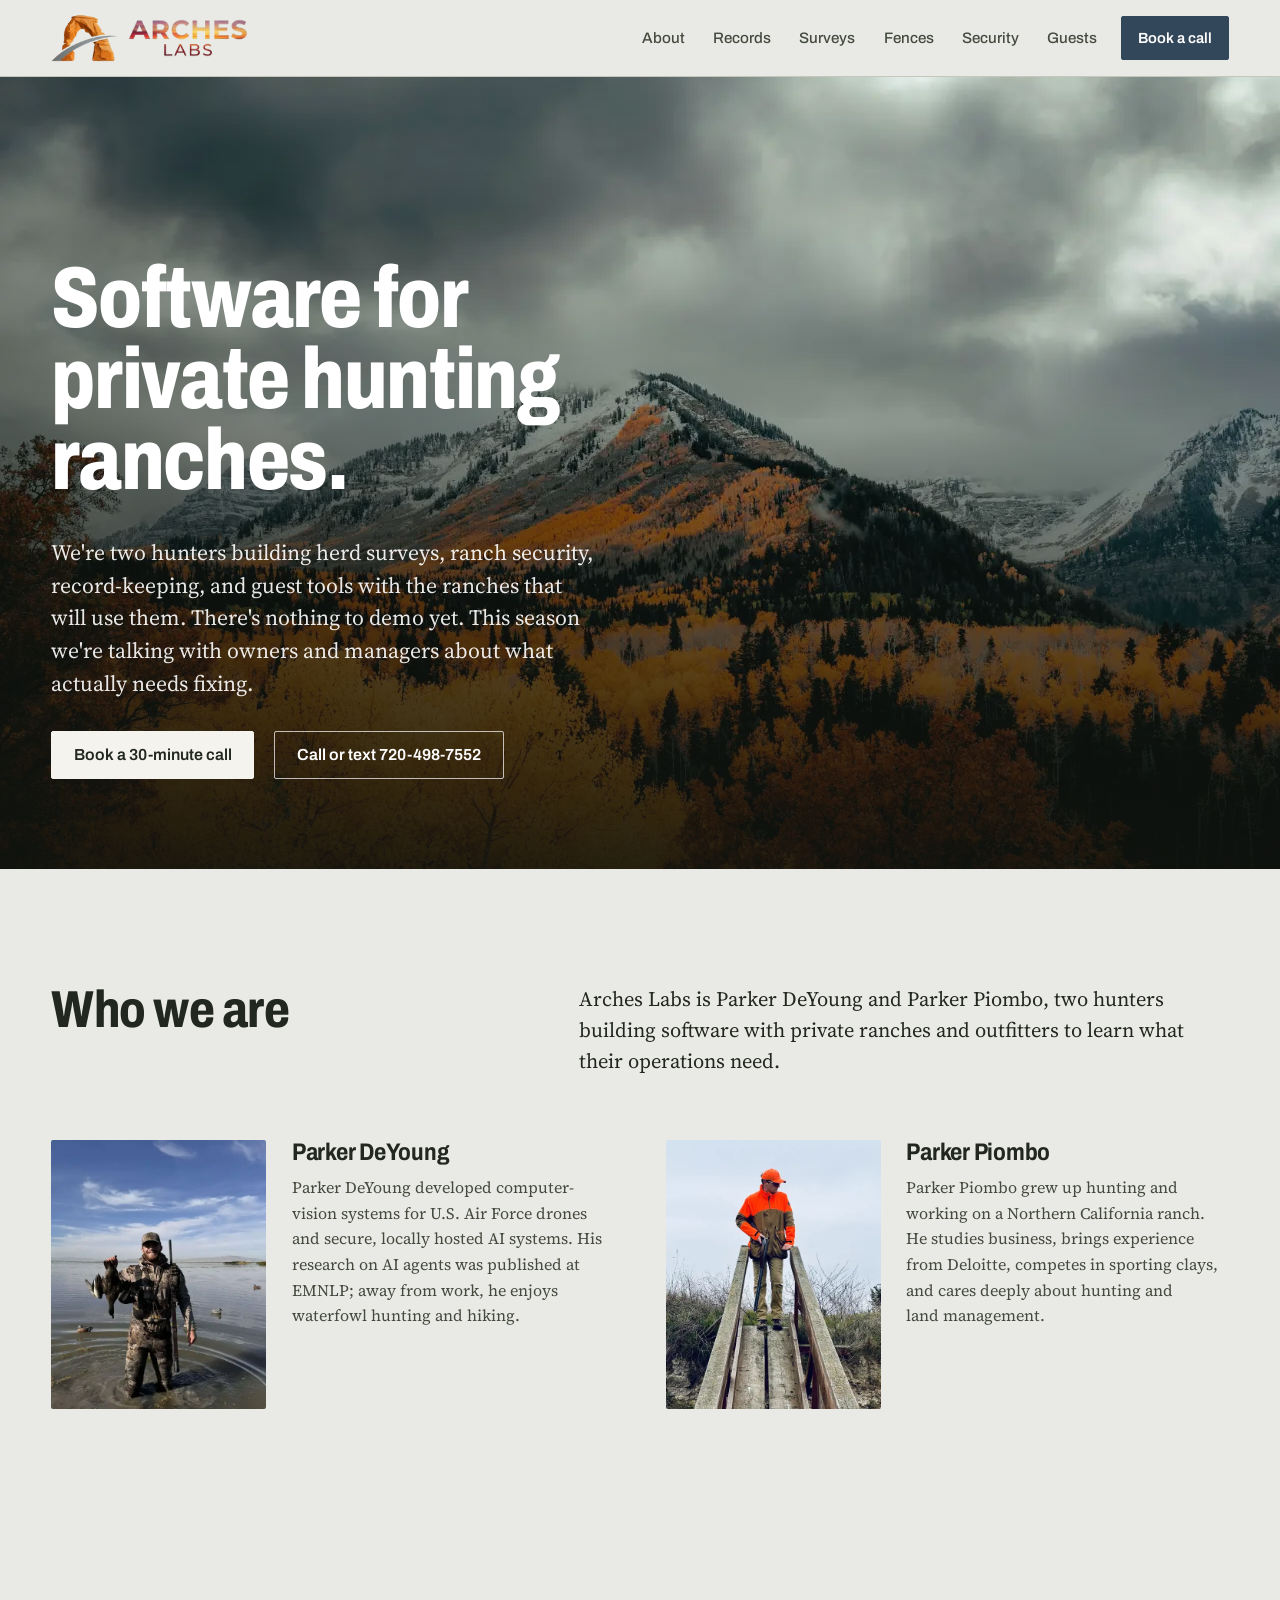
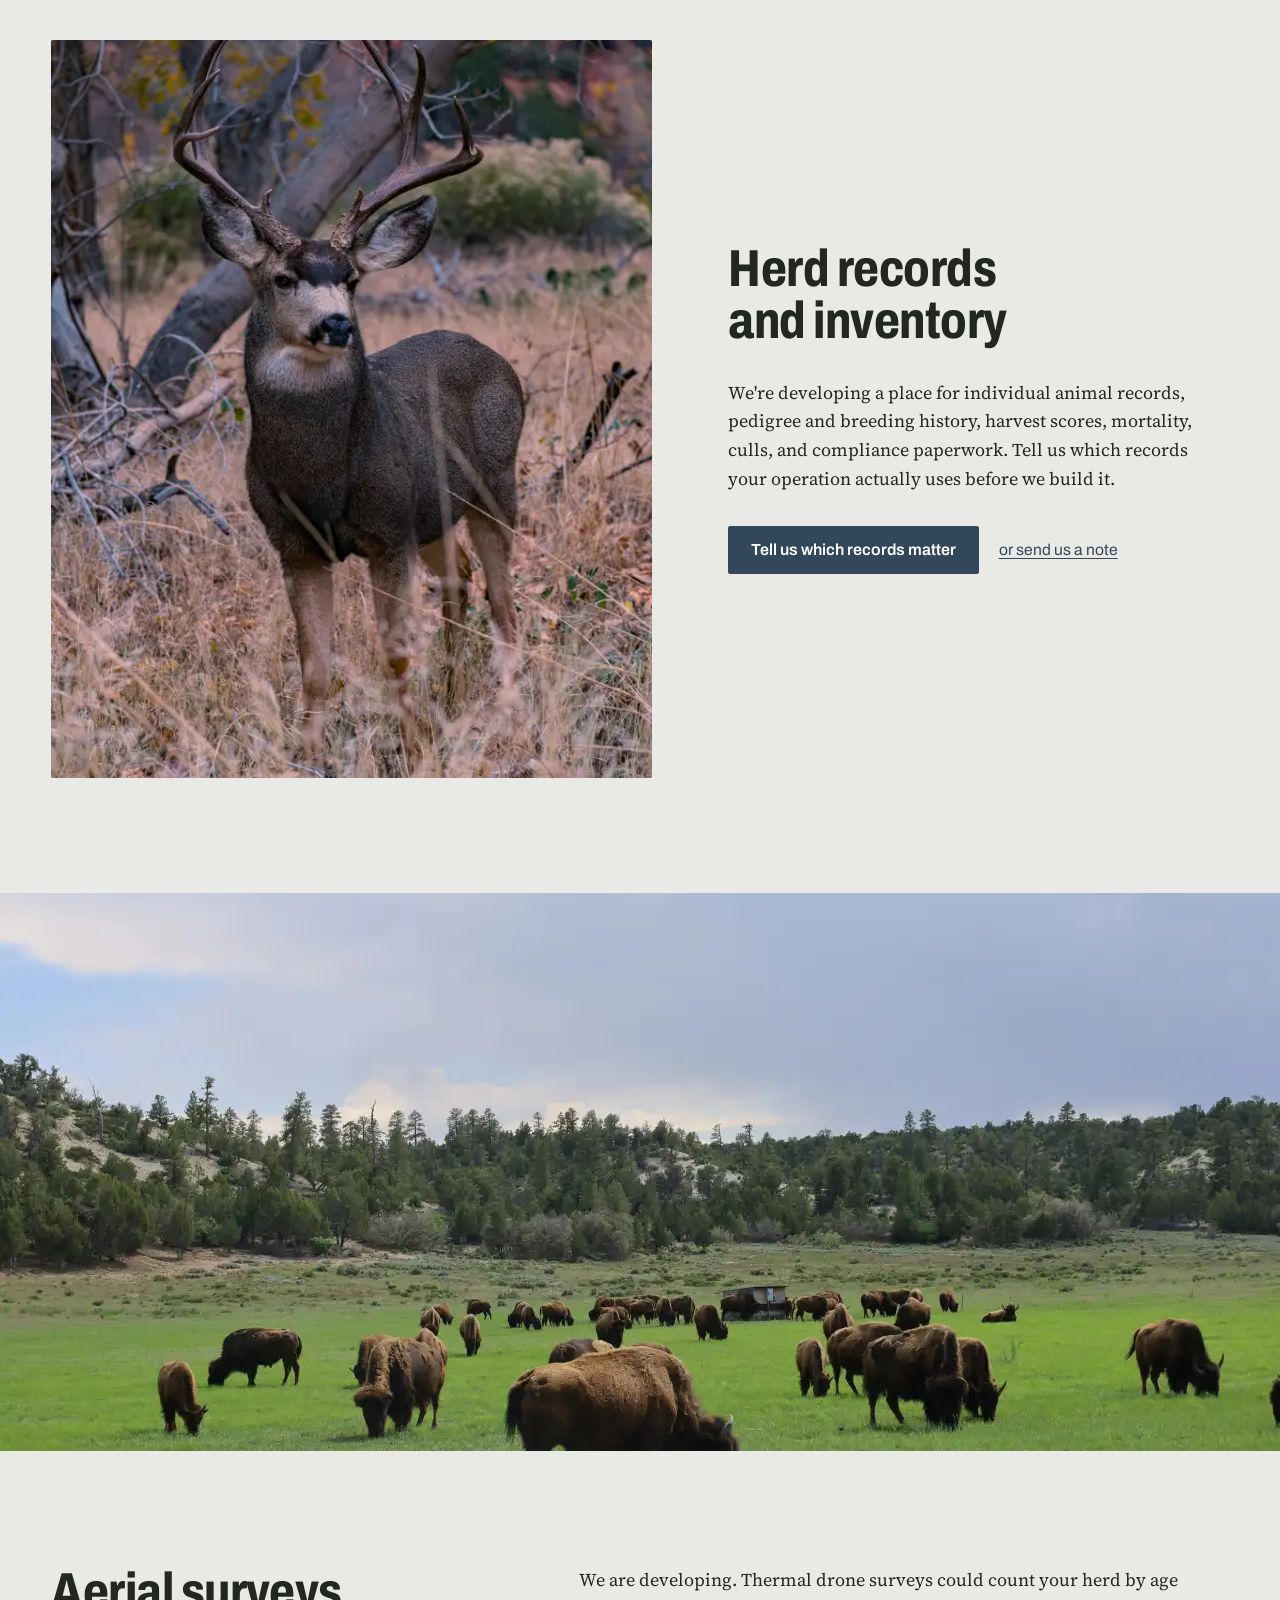
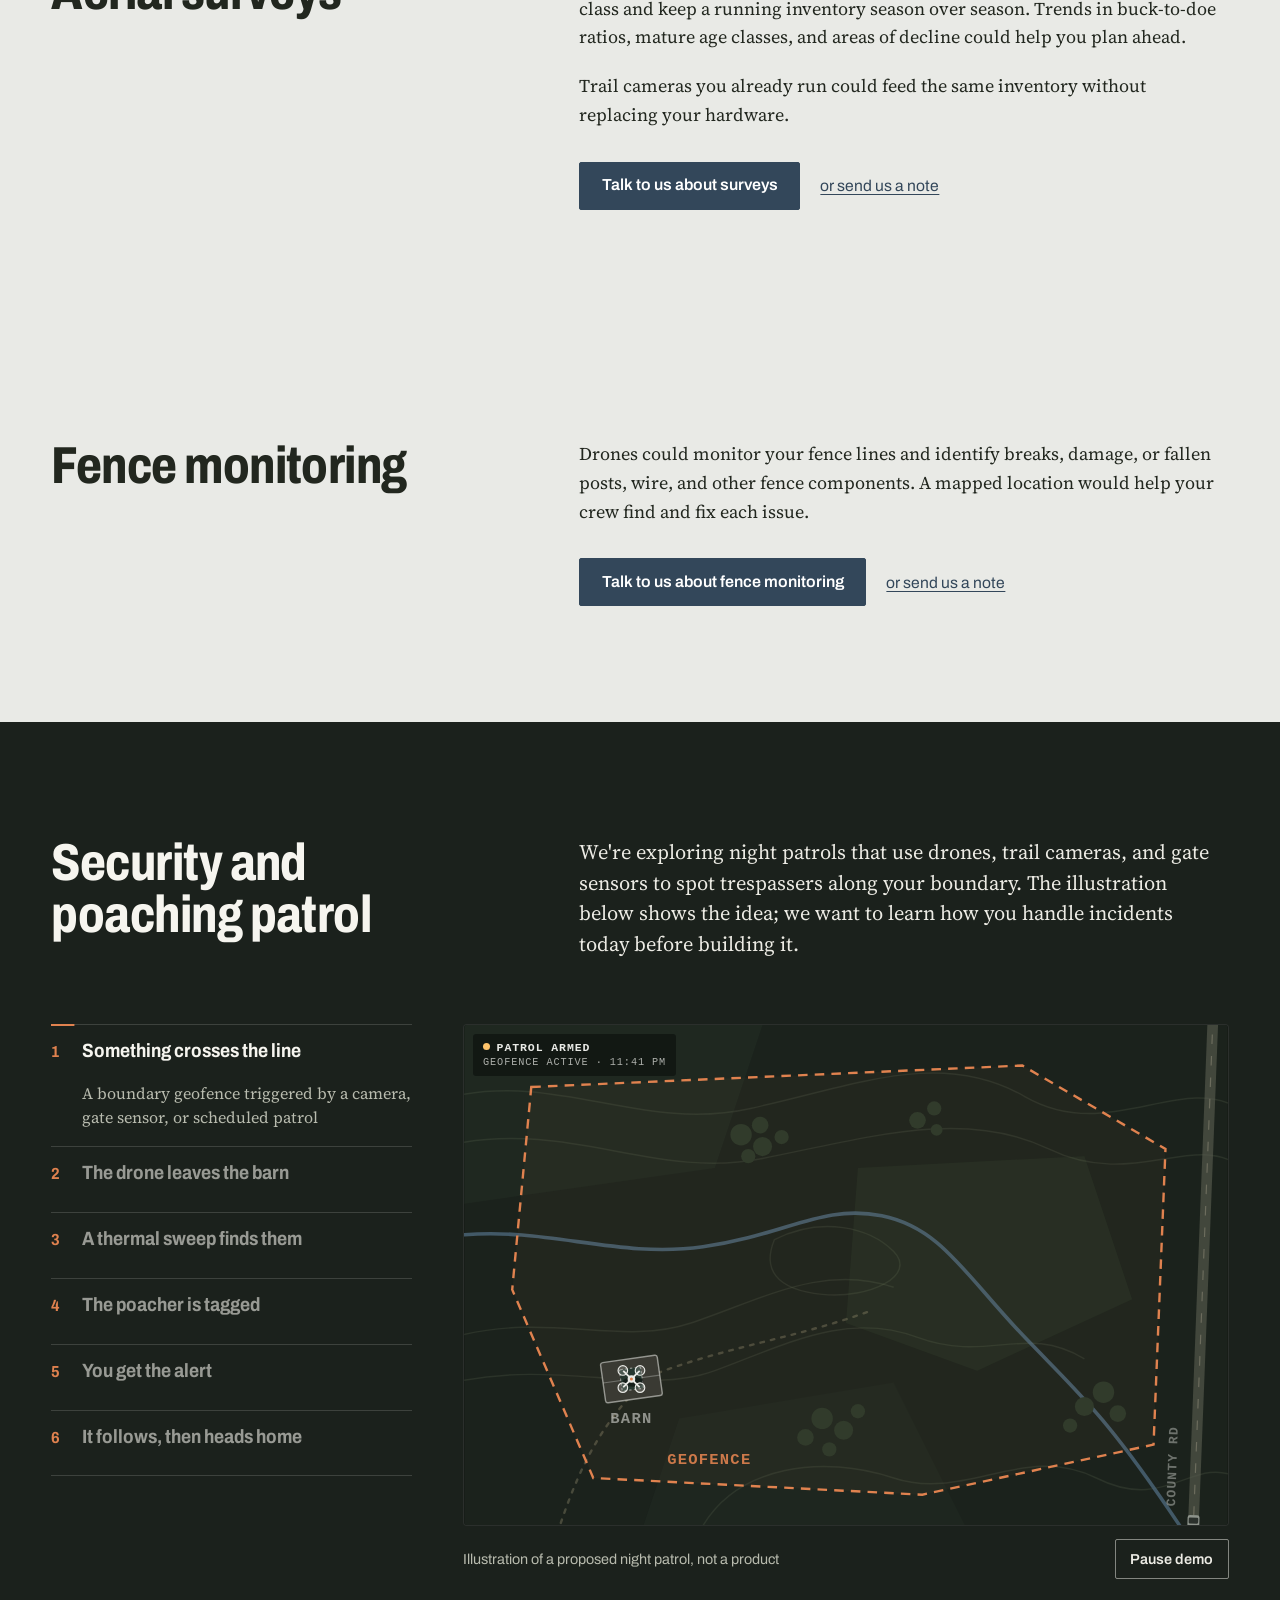
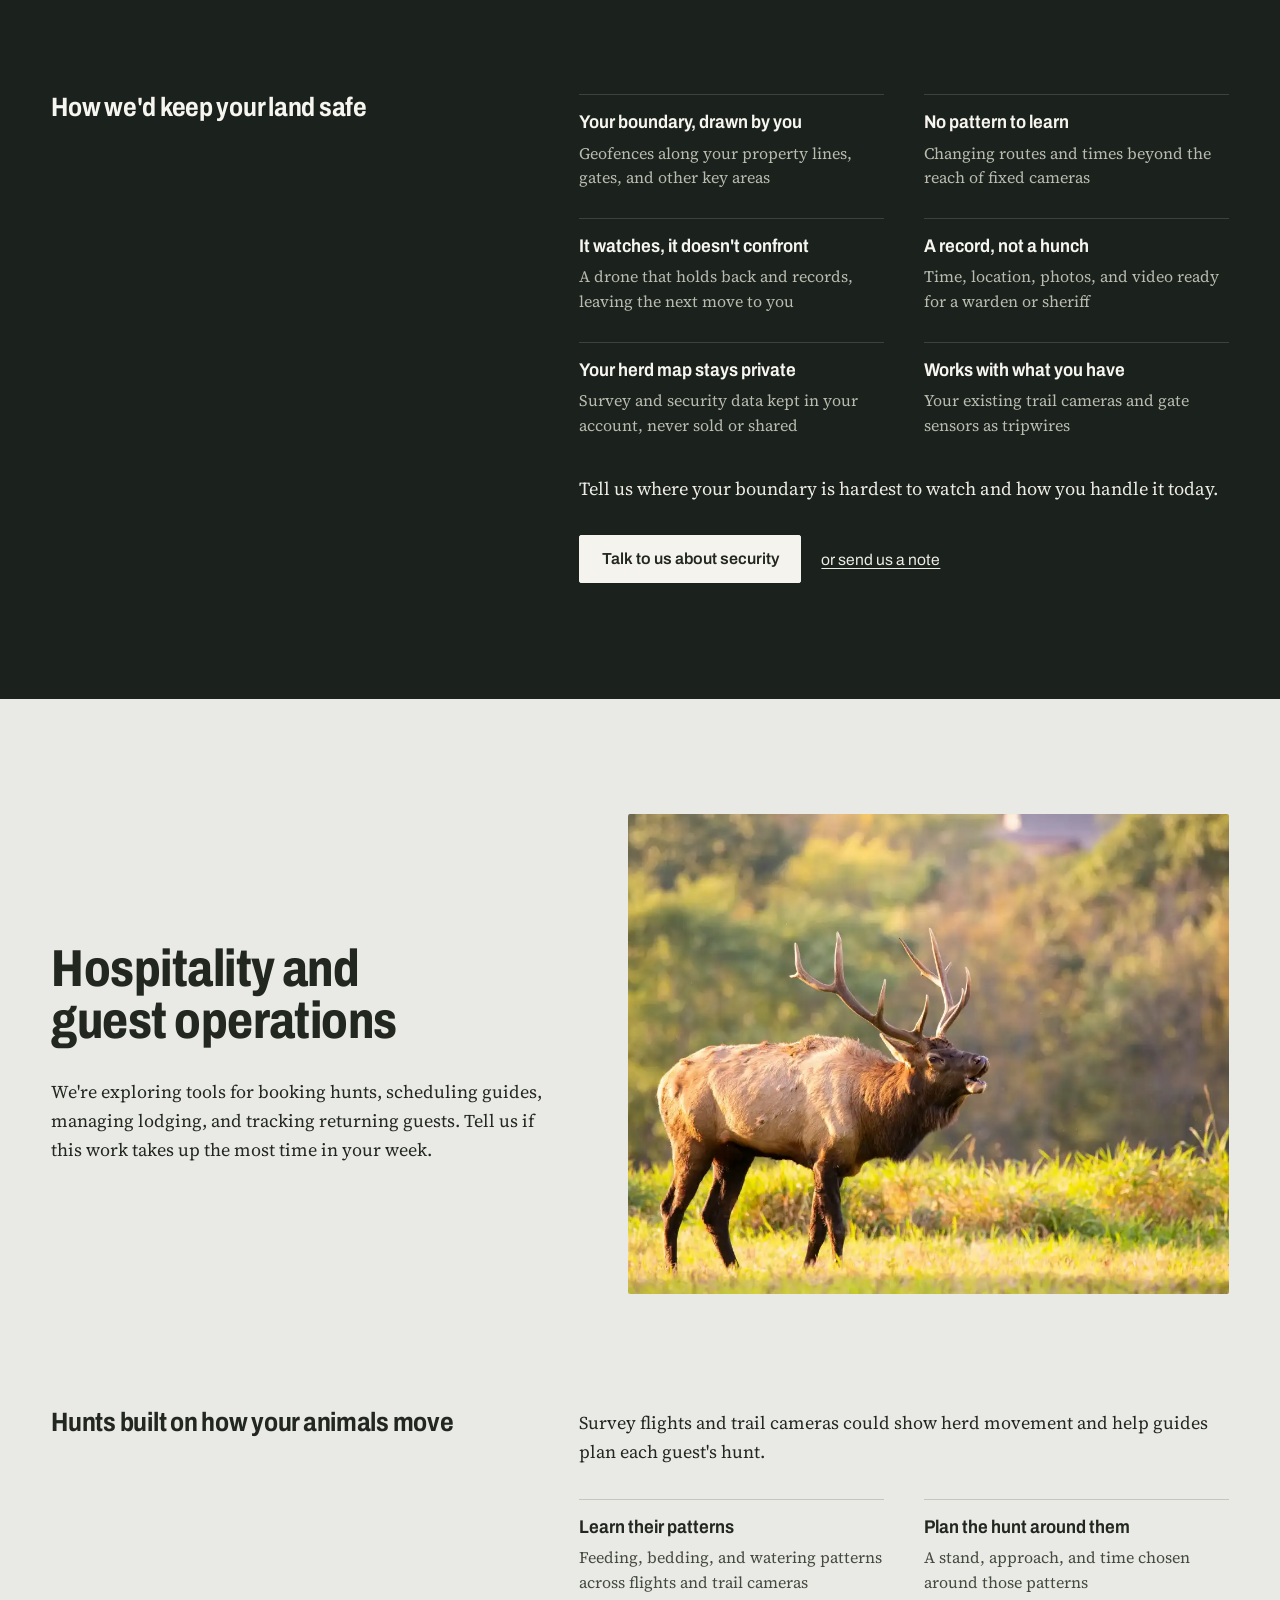
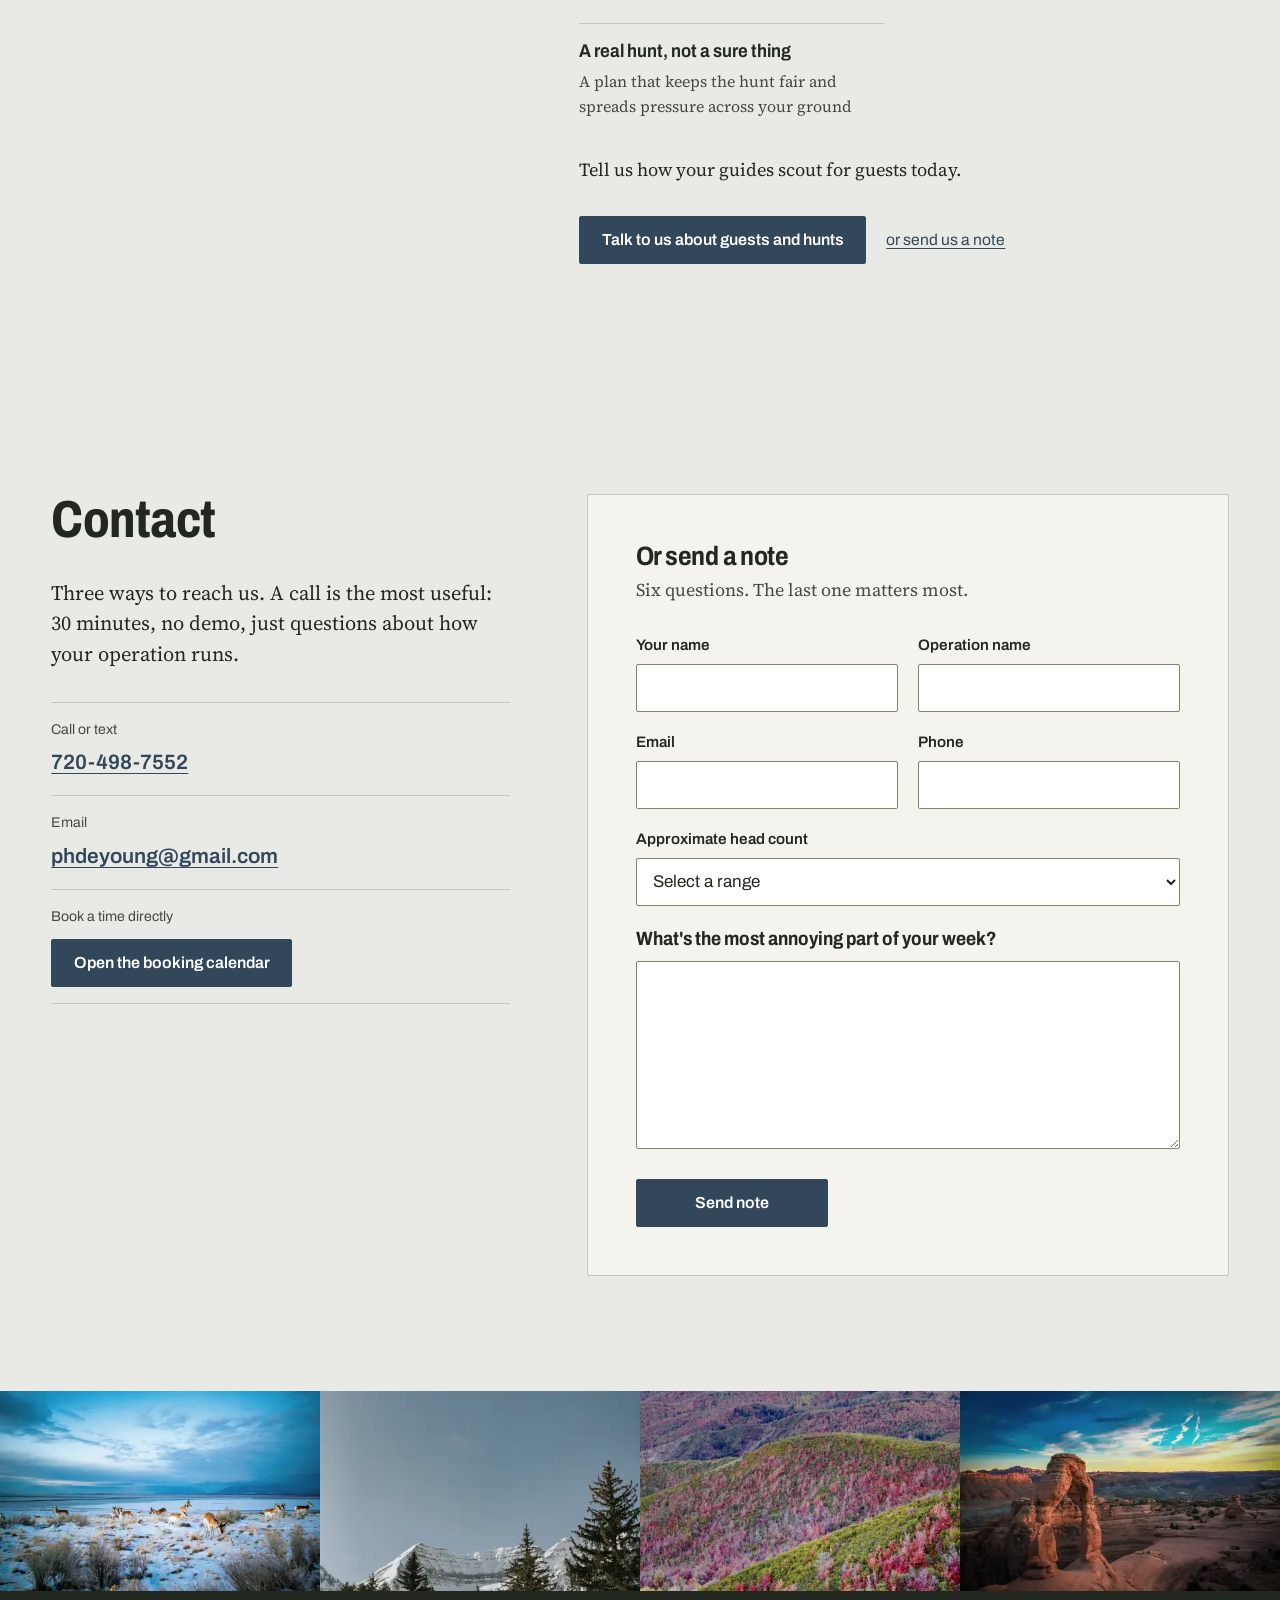
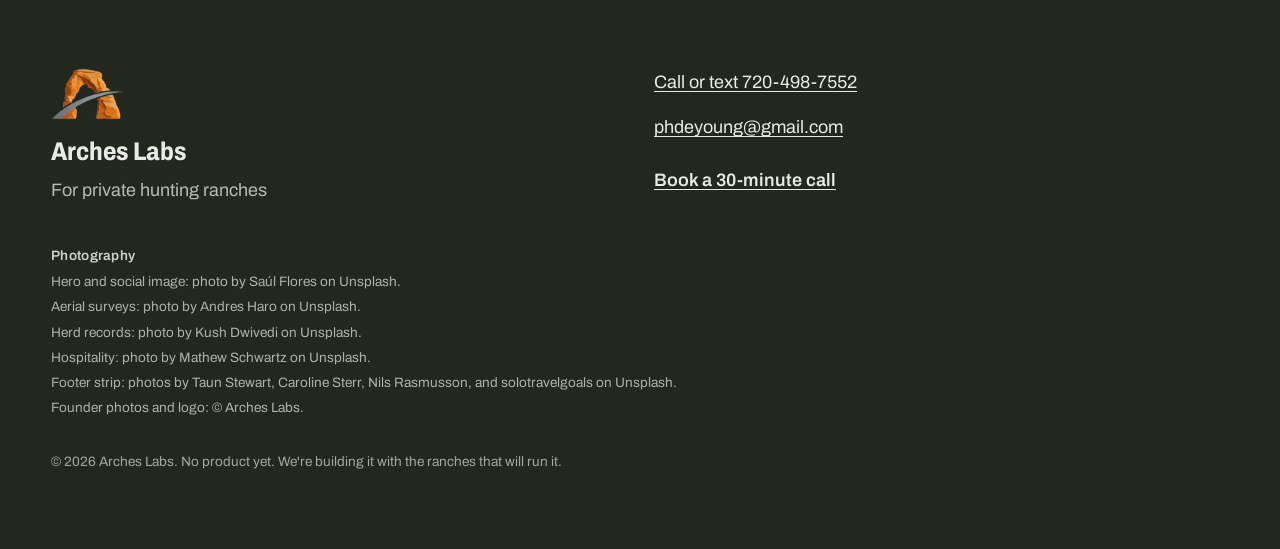
==== commit 0a5125d2: "Condense landing copy and add fence monitoring" ====
--- a/index.html
+++ b/index.html
@@ -102,9 +102,10 @@
     </a>
     <nav class="site-nav" aria-label="Sections">
       <a href="#about">About</a>
+      <a href="#records">Records</a>
       <a href="#surveys">Surveys</a>
+      <a href="#fences">Fences</a>
       <a href="#security">Security</a>
-      <a href="#records">Records</a>
       <a href="#guests">Guests</a>
     </nav>
     <a class="btn btn--primary btn--small btn--book" data-book data-topic="header"
@@ -163,11 +164,8 @@
         <h2 id="who-title">Who we are</h2>
         <div class="split__body">
           <p class="lede">
-            Arches Labs is Parker DeYoung and Parker Piombo. We hunt big game and waterfowl
-            most weekends we can get away. We've spent enough time around private hunting
-            ranches and outfitters to know that most software built for this work was built by
-            people who've never sat in a blind or walked a fence line at first light. We'd
-            rather build the thing you actually need, with you, than guess at it.
+            Arches Labs is Parker DeYoung and Parker Piombo, two hunters building software
+            with private ranches and outfitters to learn what their operations need.
           </p>
         </div>
       </div>
@@ -191,11 +189,8 @@
           <h3 class="founder__name">Parker DeYoung</h3>
           <p class="founder__line">
             Parker DeYoung developed computer-vision systems for U.S. Air Force drones
-            and locally hosted AI systems built to operate where security and reliability
-            matter. He is also published at EMNLP, a leading AI and natural-language-processing
-            conference, for research focused on benchmarking AI agents and improving how
-            reliably and effectively they perform. Away from the keyboard, he enjoys
-            waterfowl hunting and hiking.
+            and secure, locally hosted AI systems. His research on AI agents was published
+            at EMNLP; away from work, he enjoys waterfowl hunting and hiking.
           </p>
         </li>
         <li class="founder">
@@ -215,12 +210,9 @@
           </div>
           <h3 class="founder__name">Parker Piombo</h3>
           <p class="founder__line">
-            Parker Piombo grew up hunting and living on a ranch in Northern California,
-            and his hands-on work on ranches gave him a firsthand understanding of their
-            needs and how demanding the work can be. He competes in sporting clays and now
-            studies business, bringing professional experience from Deloitte. He is deeply
-            interested in improving the ranching and hunting industries and has a lifelong
-            love of hunting and land management.
+            Parker Piombo grew up hunting and working on a Northern California ranch.
+            He studies business, brings experience from Deloitte, competes in sporting
+            clays, and cares deeply about hunting and land management.
           </p>
         </li>
       </ul>
@@ -228,7 +220,43 @@
   </section>
 
   <!-- ===================================================================
-       3. AERIAL SURVEYS AND HERD TRACKING
+       3. HERD RECORDS AND INVENTORY
+       =================================================================== -->
+  <section class="section feature" id="records" aria-labelledby="records-title">
+    <div class="page feature__grid">
+      <figure class="feature__media feature__media--tall">
+        <picture>
+          <source type="image/webp"
+                  srcset="assets/img/records-mule-deer-buck-640w.webp 640w,
+                          assets/img/records-mule-deer-buck-960w.webp 960w"
+                  sizes="(min-width: 64rem) 48vw, 100vw">
+          <img src="assets/img/records-mule-deer-buck-960w.jpg"
+               srcset="assets/img/records-mule-deer-buck-640w.jpg 640w,
+                       assets/img/records-mule-deer-buck-960w.jpg 960w"
+               sizes="(min-width: 64rem) 48vw, 100vw" width="1656" height="2484" loading="lazy" decoding="async"
+               alt="A mature mule deer buck with a heavy, wide rack standing in tall dry autumn grass at dusk.">
+        </picture>
+      </figure>
+      <div class="feature__body">
+        <h2 id="records-title">Herd records and inventory</h2>
+        <p>
+          We're developing a place for individual animal records, pedigree and breeding
+          history, harvest scores, mortality, culls, and compliance paperwork. Tell us which
+          records your operation actually uses before we build it.
+        </p>
+        <div class="cta-row">
+          <a class="btn btn--primary btn--book" data-book data-topic="records"
+             href="https://calendar.app.google/qBJynKzATiRonKVb9">
+            Tell us which records matter
+          </a>
+          <a class="link-note" data-topic="records" href="#contact">or send us a note</a>
+        </div>
+      </div>
+    </div>
+  </section>
+
+  <!-- ===================================================================
+       4. AERIAL SURVEYS
        =================================================================== -->
   <section class="section section--bleed" id="surveys" aria-labelledby="surveys-title">
     <figure class="bleed">
@@ -247,19 +275,16 @@
       </picture>
     </figure>
     <div class="page split">
-      <h2 id="surveys-title">Aerial surveys and herd tracking</h2>
+      <h2 id="surveys-title">Aerial surveys</h2>
       <div class="split__body">
         <p>
-          This is our starting point. We fly thermal drone surveys to count your herd and break
-          it out by age class, then keep those numbers in one place season over season. A
-          helicopter survey gives you one count on one day. This gives you a running inventory
-          and trend lines you can plan against: how the buck-to-doe ratio is moving, whether
-          your mature age classes are holding, and where numbers are sliding before it shows up
-          at harvest.
+          We are developing. Thermal drone surveys could count your herd by age class
+          and keep a running inventory season over season. Trends in buck-to-doe ratios,
+          mature age classes, and areas of decline could help you plan ahead.
         </p>
         <p>
-          We work with the trail cameras you already run. We're not asking you to pull anything
-          out or standardize on our hardware. The cameras feed the same inventory the flights do.
+          Trail cameras you already run could feed the same inventory without replacing
+          your hardware.
         </p>
         <div class="cta-row">
           <a class="btn btn--primary btn--book" data-book data-topic="surveys"
@@ -273,20 +298,42 @@
   </section>
 
   <!-- ===================================================================
-       4. RANCH SECURITY AND POACHING PATROL
+       5. FENCE MONITORING
+       =================================================================== -->
+  <section class="section" id="fences" aria-labelledby="fences-title">
+    <div class="page split">
+      <h2 id="fences-title">Fence monitoring</h2>
+      <div class="split__body">
+        <p>
+          Drones could monitor your fence lines and identify breaks, damage, or fallen
+          posts, wire, and other fence components. A mapped location would help your crew
+          find and fix each issue.
+        </p>
+        <div class="cta-row">
+          <a class="btn btn--primary btn--book" data-book data-topic="fences"
+             href="https://calendar.app.google/qBJynKzATiRonKVb9">
+            Talk to us about fence monitoring
+          </a>
+          <a class="link-note" data-topic="fences" href="#contact">or send us a note</a>
+        </div>
+      </div>
+    </div>
+  </section>
+
+  <!-- ===================================================================
+       6. SECURITY AND POACHING PATROL
        Demo is an inline SVG driven by assets/js/patrol-demo.js. With JS off the
        SVG shows one static frame (poacher tagged, alert sent) and every step's
        text is visible. Times in the script line up with the six steps below.
        =================================================================== -->
   <section class="section section--night" id="security" aria-labelledby="security-title">
     <div class="page split">
-      <h2 id="security-title">Ranch security and poaching patrol</h2>
+      <h2 id="security-title">Security and poaching patrol</h2>
       <div class="split__body">
         <p class="lede">
-          Poachers and trespassers work your fence lines at night, when nobody's out there to
-          see them. We think the same drone that flies your herd surveys can stand watch too.
-          Below is how we picture a night patrol working. It's an illustration, not a product,
-          and we want to hear how you handle this today before we build any of it.
+          We're exploring night patrols that use drones, trail cameras, and gate sensors
+          to spot trespassers along your boundary. The illustration below shows the idea;
+          we want to learn how you handle incidents today before building it.
         </p>
       </div>
     </div>
@@ -468,7 +515,7 @@
             </svg>
             <span class="patrol__card-body">
               <span class="patrol__card-title">Trespass alert <span class="patrol__card-time">now</span></span>
-              <span class="patrol__card-text">Person on foot, east pasture, inside your fence. Tagged 11:43&nbsp;PM.</span>
+            <span class="patrol__card-text">Person on foot · east pasture · inside your fence · tagged 11:43&nbsp;PM</span>
               <span class="patrol__card-actions"><span>Live view</span><span>Call warden</span></span>
             </span>
           </div>
@@ -480,13 +527,13 @@
             </svg>
             <span class="patrol__card-body">
               <span class="patrol__card-title">Incident report saved</span>
-              <span class="patrol__card-text">Video, photos, and GPS track from 11:42 to 11:47&nbsp;PM, ready for the game warden.</span>
+            <span class="patrol__card-text">Video, photos, and GPS track · 11:42 to 11:47&nbsp;PM · ready for the game warden</span>
             </span>
           </div>
         </div>
 
         <figcaption class="patrol__caption">
-          <span>Illustration of how we picture a night patrol. There's no product yet.</span>
+          <span>Illustration of a proposed night patrol, not a product</span>
           <button type="button" class="patrol__toggle" data-el="toggle" hidden>Pause</button>
         </figcaption>
       </figure>
@@ -494,36 +541,27 @@
       <ol class="patrol__steps" role="list">
         <li class="patrol__step">
           <h3 class="patrol__title"><span class="patrol__num">1</span> Something crosses the line</h3>
-          <p>You draw a geofence on your boundary. When a trail camera, a gate sensor, or the
-            fence line itself picks up movement where nobody's scheduled to be, a patrol is
-            triggered. Patrols can also fly on a random schedule after dark.</p>
+          <p>A boundary geofence triggered by a camera, gate sensor, or scheduled patrol</p>
         </li>
         <li class="patrol__step">
           <h3 class="patrol__title"><span class="patrol__num">2</span> The drone leaves the barn</h3>
-          <p>It launches from a dock in your barn or equipment shed and flies straight to the
-            spot. Nobody has to get out of bed or drive the two-track with the headlights on.</p>
+          <p>A launch from the barn dock to the reported location</p>
         </li>
         <li class="patrol__step">
           <h3 class="patrol__title"><span class="patrol__num">3</span> A thermal sweep finds them</h3>
-          <p>At night the thermal camera sees what a spotlight won't. It sorts people from the
-            deer and elk bedded nearby, so a herd moving through the timber doesn't wake you up.</p>
+          <p>Thermal footage distinguishing people from nearby deer and elk</p>
         </li>
         <li class="patrol__step">
           <h3 class="patrol__title"><span class="patrol__num">4</span> The poacher is tagged</h3>
-          <p>Anyone who isn't on your guest or staff list gets tagged: marked on the map, boxed
-            on the camera, and tracked as they move. Your guides and hunters are checked in, so
-            they never set it off.</p>
+          <p>An unknown person marked on the map and tracked; checked-in guests ignored</p>
         </li>
         <li class="patrol__step">
           <h3 class="patrol__title"><span class="patrol__num">5</span> You get the alert</h3>
-          <p>Your phone lights up with the location, a live view, and photos. You decide what
-            happens next: call the game warden, send someone out, or dismiss it.</p>
+          <p>A phone alert with location, live view, and photos for your decision</p>
         </li>
         <li class="patrol__step">
           <h3 class="patrol__title"><span class="patrol__num">6</span> It follows, then heads home</h3>
-          <p>The drone keeps its distance and stays on them until they're off your ground. Then
-            it flies back to the barn to charge, and the video, photos, and GPS track are saved
-            as a report you can hand to the warden or the sheriff.</p>
+          <p>A return to the dock, with video, photos, and GPS saved for the warden or sheriff</p>
         </li>
       </ol>
     </div>
@@ -534,40 +572,32 @@
         <ul class="safe__list" role="list">
         <li class="safe__item">
           <h4>Your boundary, drawn by you</h4>
-          <p>Geofences follow your actual property lines, plus the spots that matter most:
-            feeders, food plots, gates, and the back road everybody knows about.</p>
+          <p>Geofences along your property lines, gates, and other key areas</p>
         </li>
         <li class="safe__item">
           <h4>No pattern to learn</h4>
-          <p>Patrols fly where your cameras can't see, on routes and times that change, so
-            nobody can figure out when the coast is clear.</p>
+          <p>Changing routes and times beyond the reach of fixed cameras</p>
         </li>
         <li class="safe__item">
           <h4>It watches, it doesn't confront</h4>
-          <p>The drone never goes at anyone. It holds back, records, and leaves the next move
-            to you and to law enforcement.</p>
+          <p>A drone that holds back and records, leaving the next move to you</p>
         </li>
         <li class="safe__item">
           <h4>A record, not a hunch</h4>
-          <p>Every incident is logged with the time, location, photos, and video, organized so
-            a game warden or sheriff can act on it.</p>
+          <p>Time, location, photos, and video ready for a warden or sheriff</p>
         </li>
         <li class="safe__item">
           <h4>Your herd map stays private</h4>
-          <p>Where your best animals bed down is exactly what a poacher wants to know. Survey
-            and security data belong to you, stay locked to your account, and are never sold
-            or shared.</p>
+          <p>Survey and security data kept in your account, never sold or shared</p>
         </li>
         <li class="safe__item">
           <h4>Works with what you have</h4>
-          <p>The trail cameras and gate sensors you already run become the tripwires. We're not
-            asking you to pull anything out.</p>
+          <p>Your existing trail cameras and gate sensors as tripwires</p>
         </li>
       </ul>
 
         <p class="safe__ask">
-          Where is your fence line weakest, and what do you do about it now? That's the
-          conversation we want to have.
+          Tell us where your boundary is hardest to watch and how you handle it today.
         </p>
         <div class="cta-row">
         <a class="btn btn--primary btn--book" data-book data-topic="security"
@@ -581,45 +611,7 @@
   </section>
 
   <!-- ===================================================================
-       5. HERD RECORDS AND INVENTORY
-       =================================================================== -->
-  <section class="section feature" id="records" aria-labelledby="records-title">
-    <div class="page feature__grid">
-      <figure class="feature__media feature__media--tall">
-        <picture>
-          <source type="image/webp"
-                  srcset="assets/img/records-mule-deer-buck-640w.webp 640w,
-                          assets/img/records-mule-deer-buck-960w.webp 960w"
-                  sizes="(min-width: 64rem) 48vw, 100vw">
-          <img src="assets/img/records-mule-deer-buck-960w.jpg"
-               srcset="assets/img/records-mule-deer-buck-640w.jpg 640w,
-                       assets/img/records-mule-deer-buck-960w.jpg 960w"
-               sizes="(min-width: 64rem) 48vw, 100vw" width="1656" height="2484" loading="lazy" decoding="async"
-               alt="A mature mule deer buck with a heavy, wide rack standing in tall dry autumn grass at dusk.">
-        </picture>
-      </figure>
-      <div class="feature__body">
-        <h2 id="records-title">Herd records and inventory</h2>
-        <p>
-          This is the part we're still working out, and we want your read on it. Individual
-          animals and their pedigree. Genetics and breeding history. Harvest records and
-          scores. Mortality, culls, and the compliance paperwork the state asks for. Some of
-          that matters a great deal on your operation and some of it you'd never open. Which is
-          which? That's the conversation we want before we build a line of it.
-        </p>
-        <div class="cta-row">
-          <a class="btn btn--primary btn--book" data-book data-topic="records"
-             href="https://calendar.app.google/qBJynKzATiRonKVb9">
-            Tell us which records matter
-          </a>
-          <a class="link-note" data-topic="records" href="#contact">or send us a note</a>
-        </div>
-      </div>
-    </div>
-  </section>
-
-  <!-- ===================================================================
-       6. HOSPITALITY AND GUEST OPERATIONS
+       7. HOSPITALITY AND GUEST OPERATIONS
        Includes the hunt-planning block (herd patterns -> planned hunts). It
        shares the section's single CTA, so it books under topic=hospitality.
        =================================================================== -->
@@ -641,10 +633,9 @@
       <div class="feature__body">
         <h2 id="hospitality-title">Hospitality and guest operations</h2>
         <p>
-          We're also looking at the guest side: booking hunts, scheduling guides, keeping
-          lodging straight, and remembering which clients came back and what they hunted last
-          time. We haven't committed to building this. If it's the part of your week that eats
-          the most time, tell us and it moves up the list.
+          We're exploring tools for booking hunts, scheduling guides, managing lodging,
+          and tracking returning guests. Tell us if this work takes up the most time in
+          your week.
         </p>
       </div>
     </div>
@@ -653,34 +644,25 @@
       <h3 class="safe__title">Hunts built on how your animals move</h3>
       <div class="split__body">
         <p>
-          There's one more idea on the guest side, and it comes straight out of the survey
-          work. The flights and trail cameras that count your herd also show how it moves. We
-          think that could help you plan each guest's hunt around what your animals are really
-          doing.
+          Survey flights and trail cameras could show herd movement and help guides plan
+          each guest's hunt.
         </p>
         <ul class="safe__list" role="list">
           <li class="safe__item">
             <h4>Learn their patterns</h4>
-            <p>Survey flights and trail-camera hits, stacked up week over week, show where your
-              animals feed at first light, the trails they take to bed, where they water, and
-              how weather and pressure push them around.</p>
+            <p>Feeding, bedding, and watering patterns across flights and trail cameras</p>
           </li>
           <li class="safe__item">
             <h4>Plan the hunt around them</h4>
-            <p>Which stand or glassing point, the approach that keeps the wind right, and the
-              hours a given bull or buck is most likely on his feet. Your guide heads out with
-              a game plan instead of a guess.</p>
+            <p>A stand, approach, and time chosen around those patterns</p>
           </li>
           <li class="safe__item">
             <h4>A real hunt, not a sure thing</h4>
-            <p>Patterns put your guest in the right place at the right time. They still have to
-              glass, close the distance, and make the shot. Spreading pressure across your
-              ground keeps animals acting wild for the next group too.</p>
+            <p>A plan that keeps the hunt fair and spreads pressure across your ground</p>
           </li>
         </ul>
         <p class="safe__ask">
-          How do your guides scout for a guest today, and how much of that lives in one
-          guide's head? That's the conversation we want to have.
+          Tell us how your guides scout for guests today.
         </p>
         <div class="cta-row">
         <a class="btn btn--primary btn--book" data-book data-topic="hospitality"
@@ -694,7 +676,7 @@
   </section>
 
   <!-- ===================================================================
-       7. CONTACT
+       8. CONTACT
        =================================================================== -->
   <section class="section section--contact" id="contact" aria-labelledby="contact-title">
     <div class="page contact">
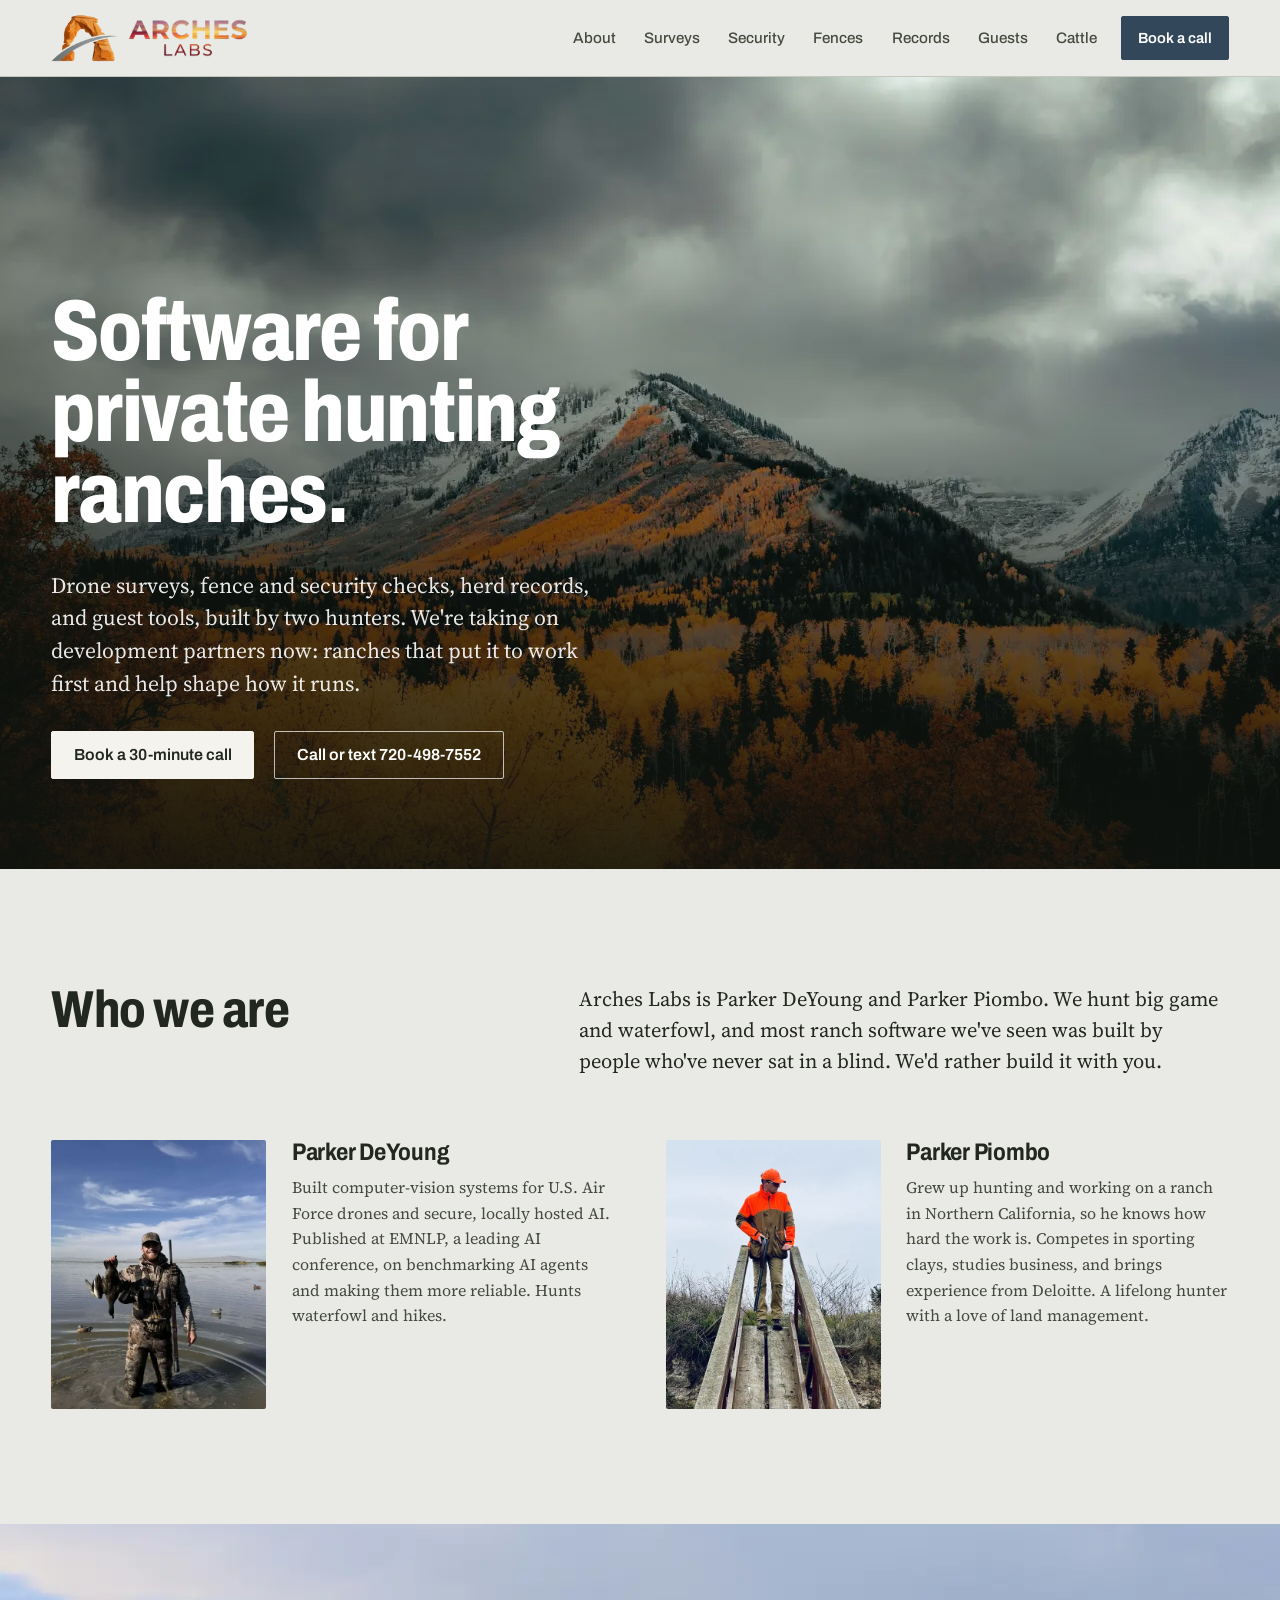
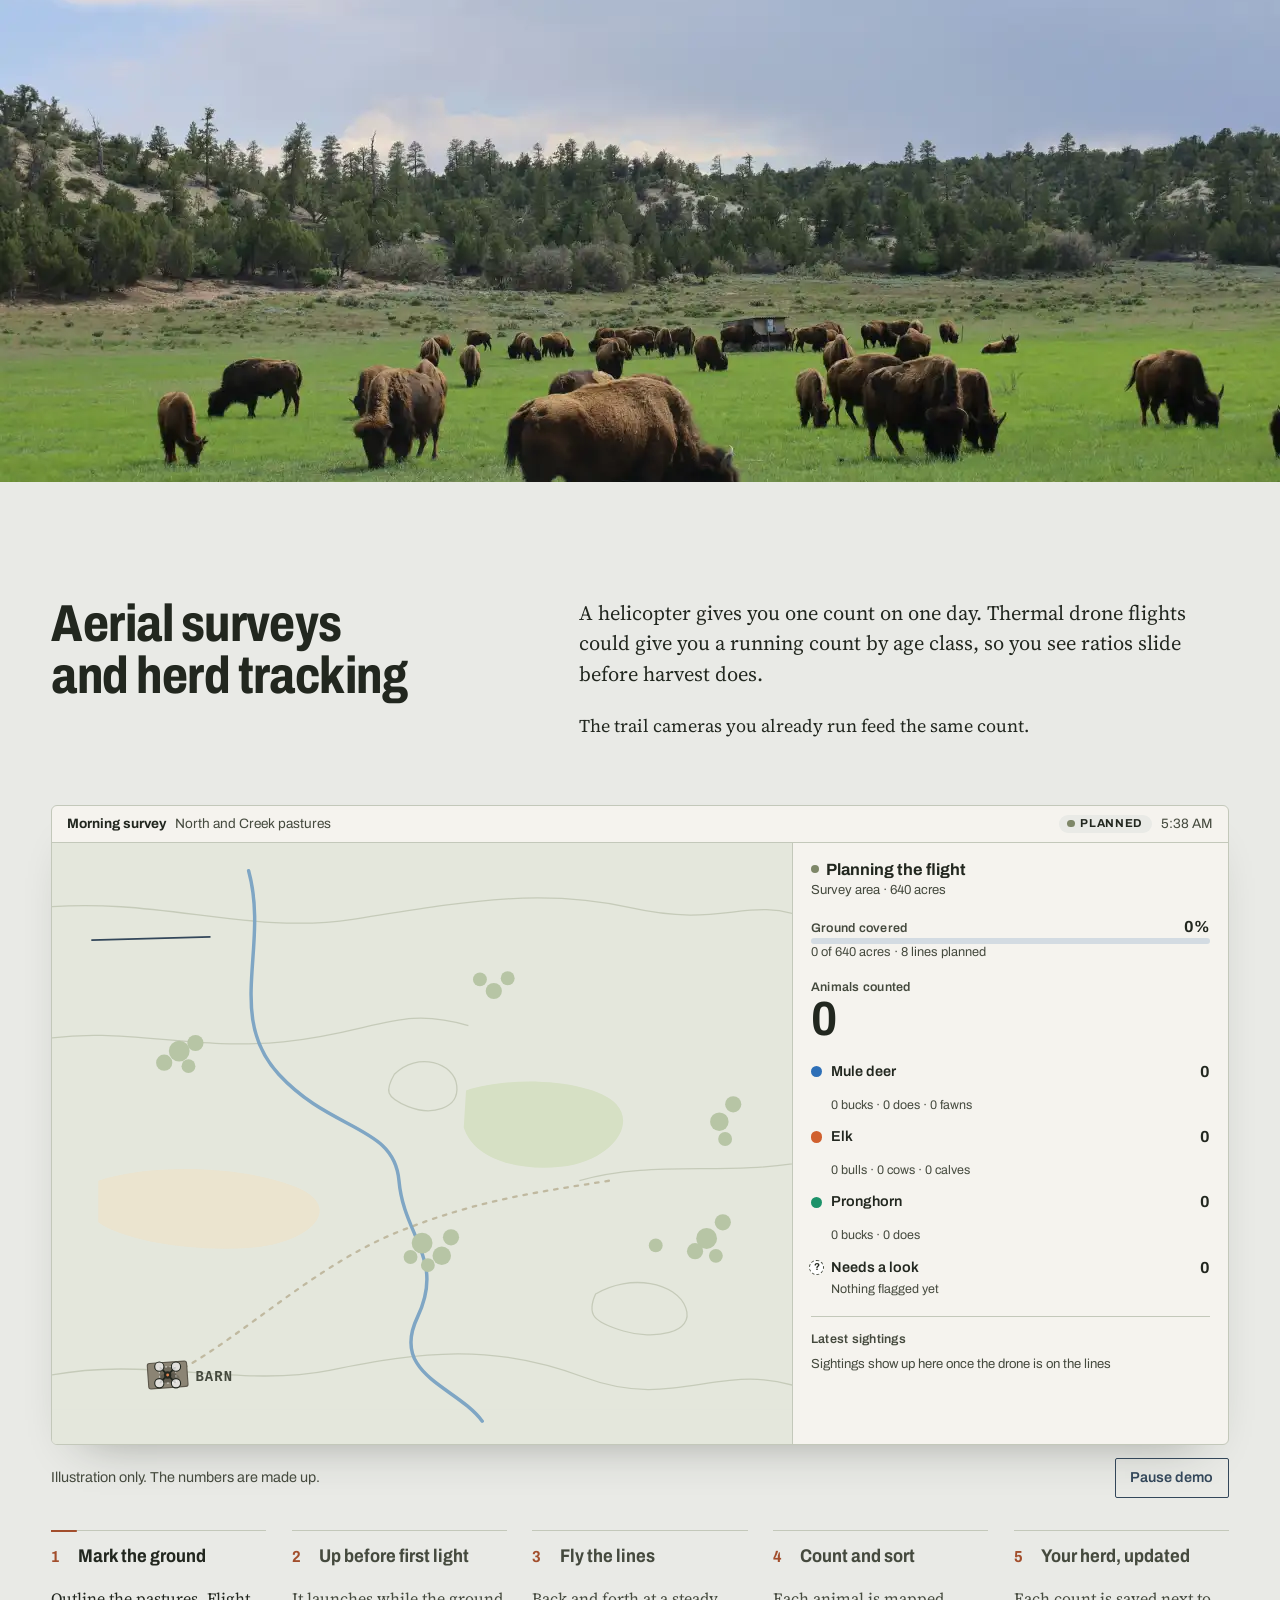
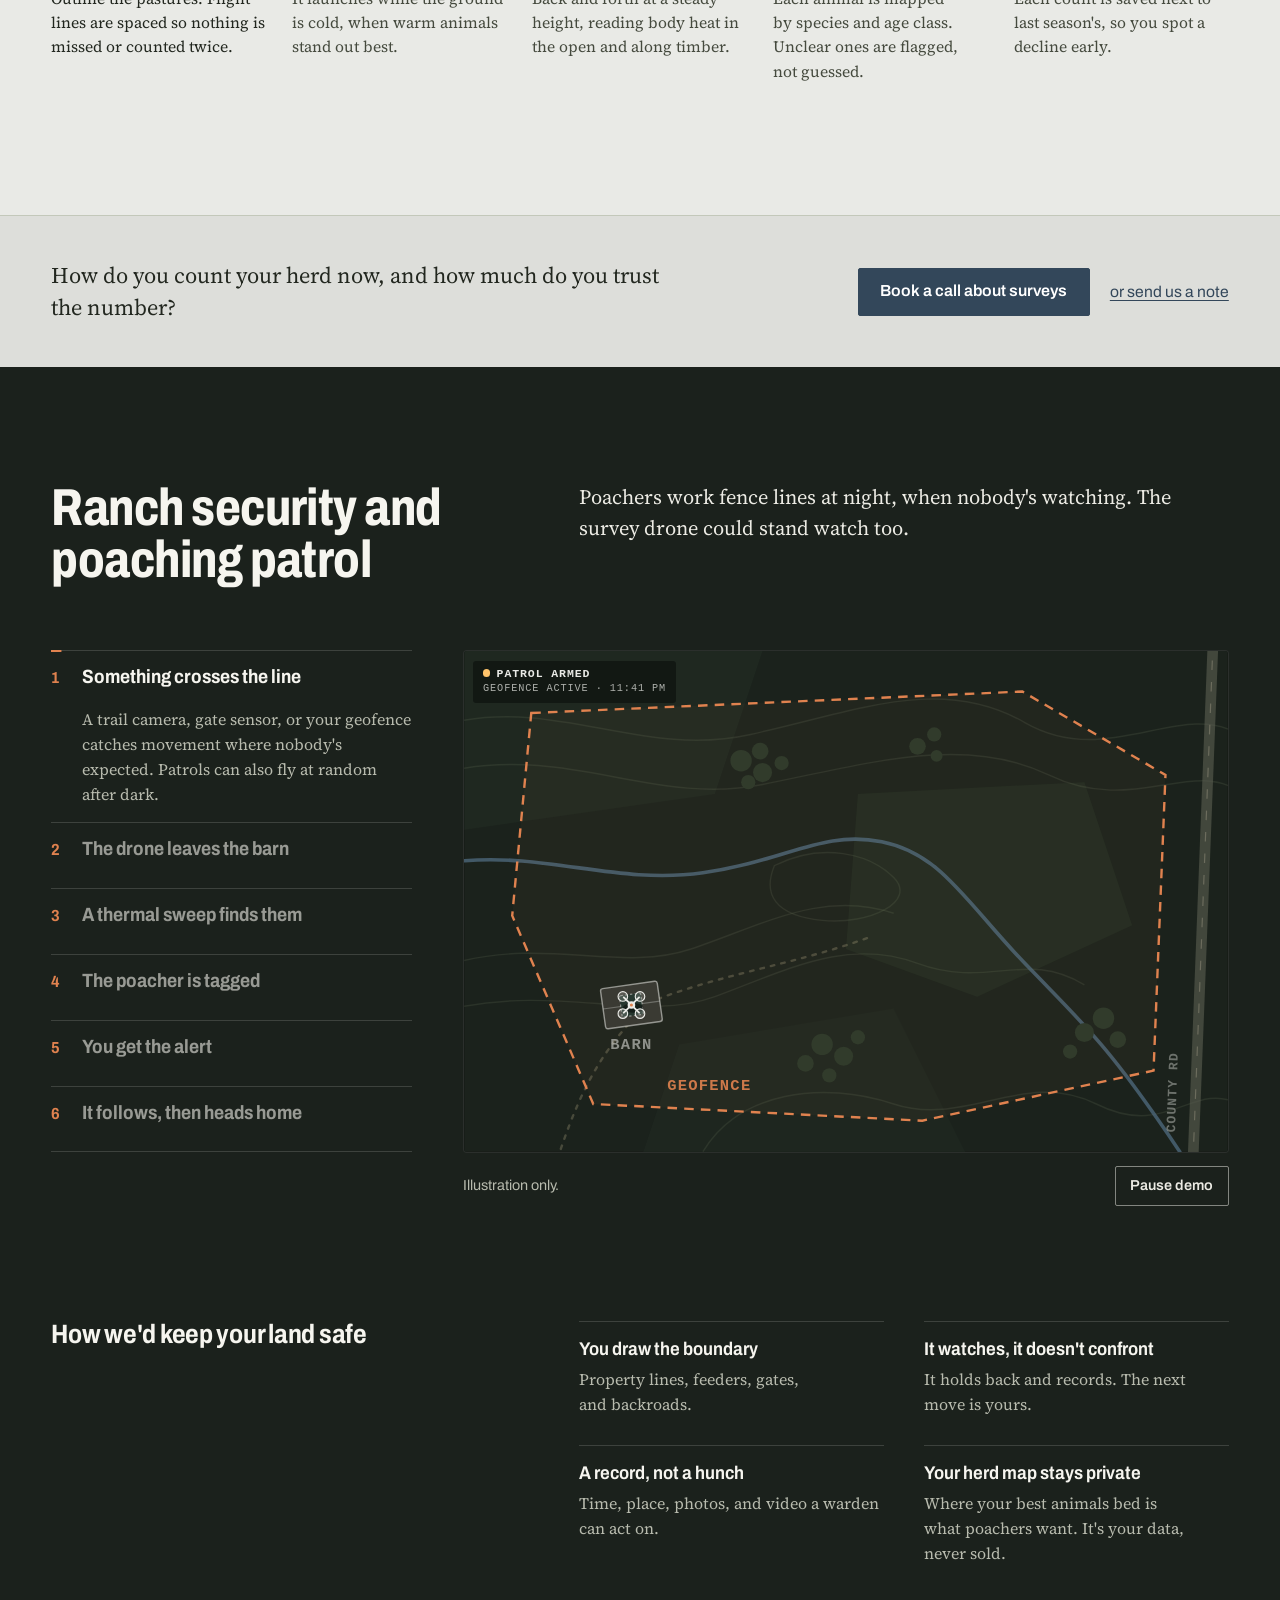
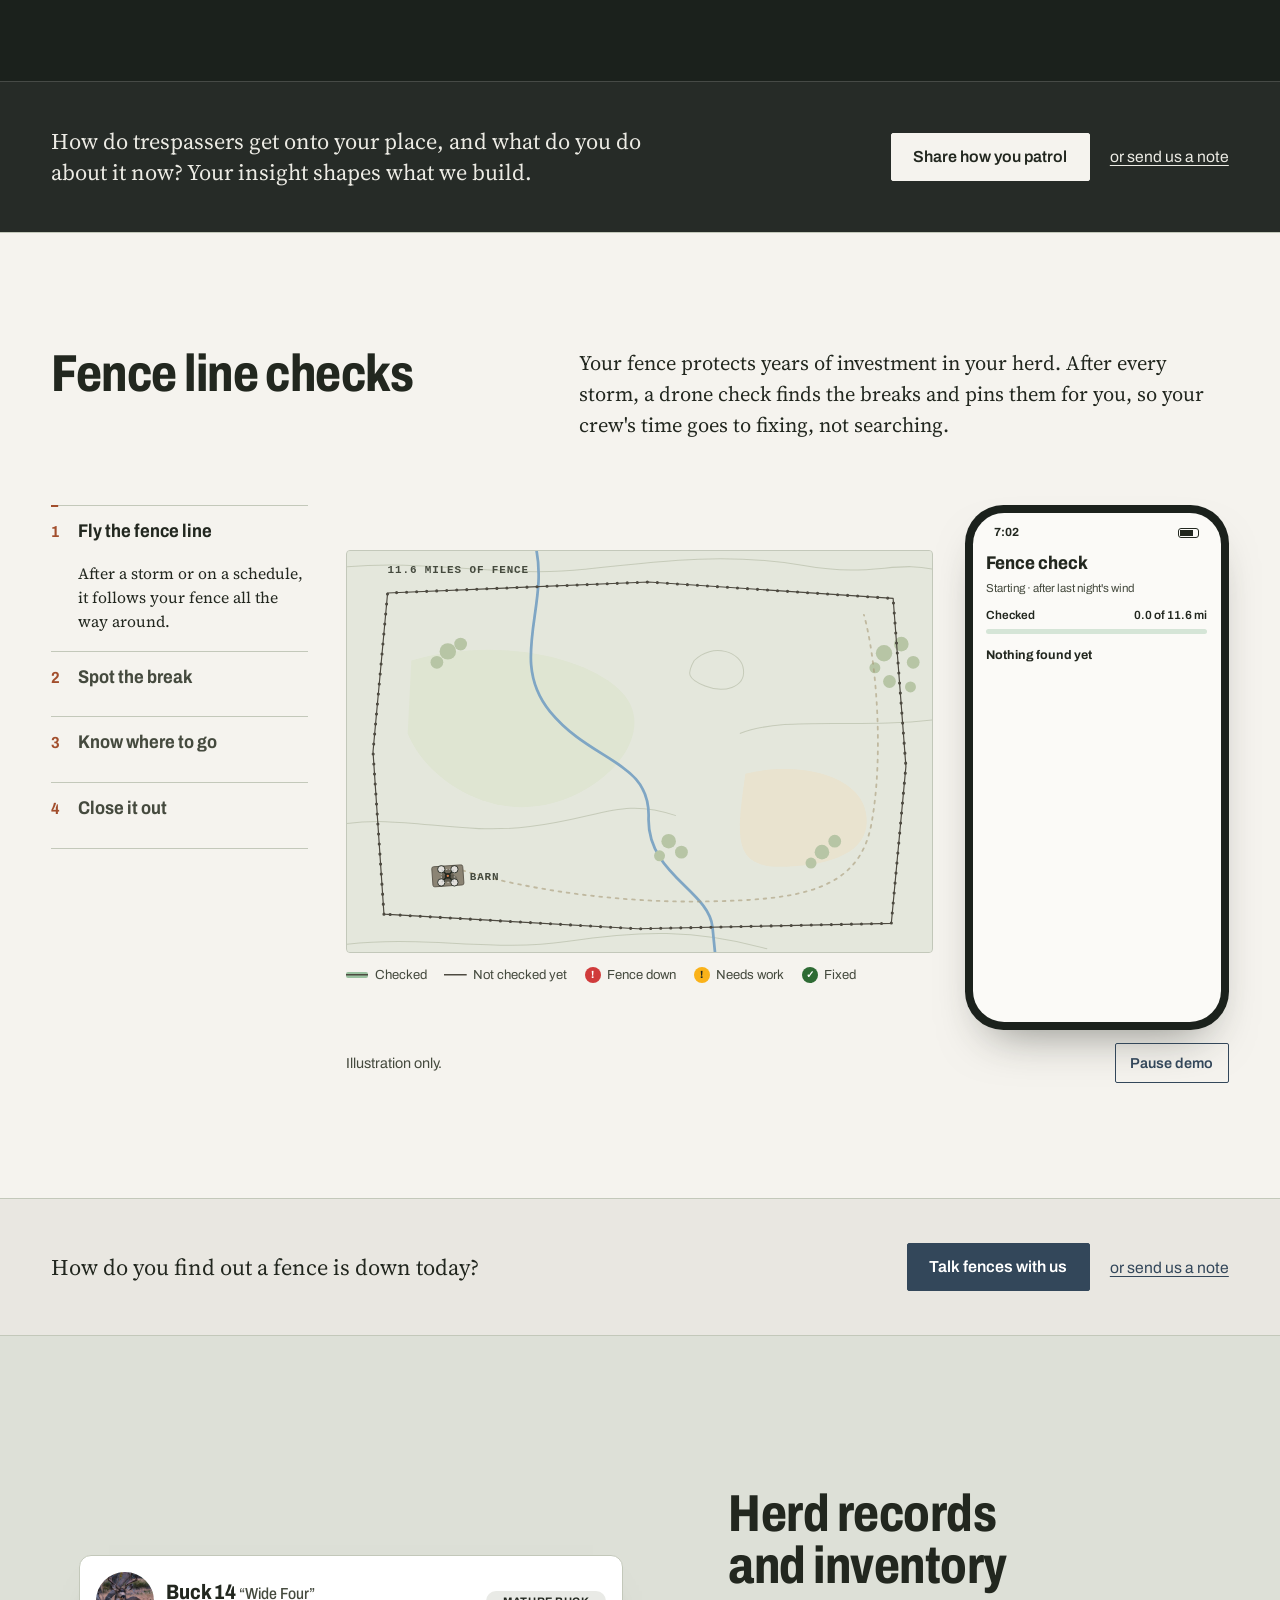
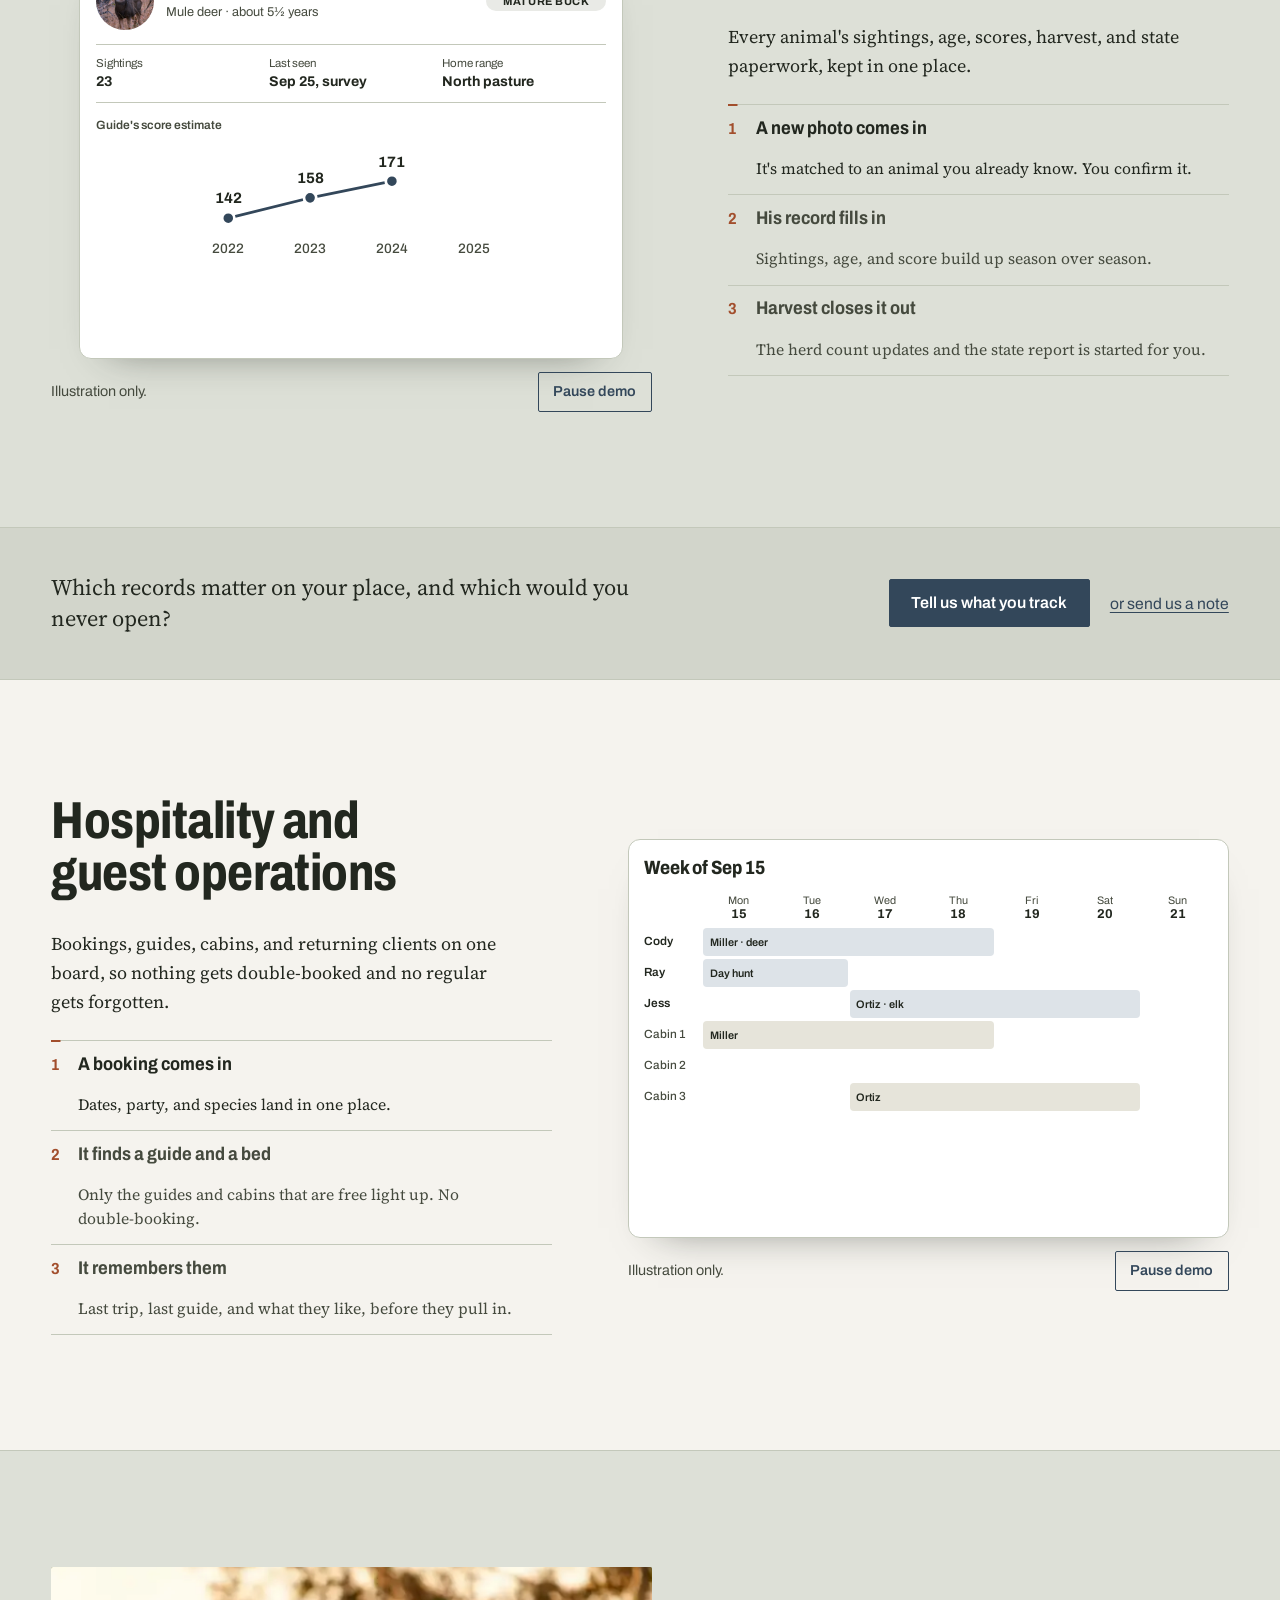
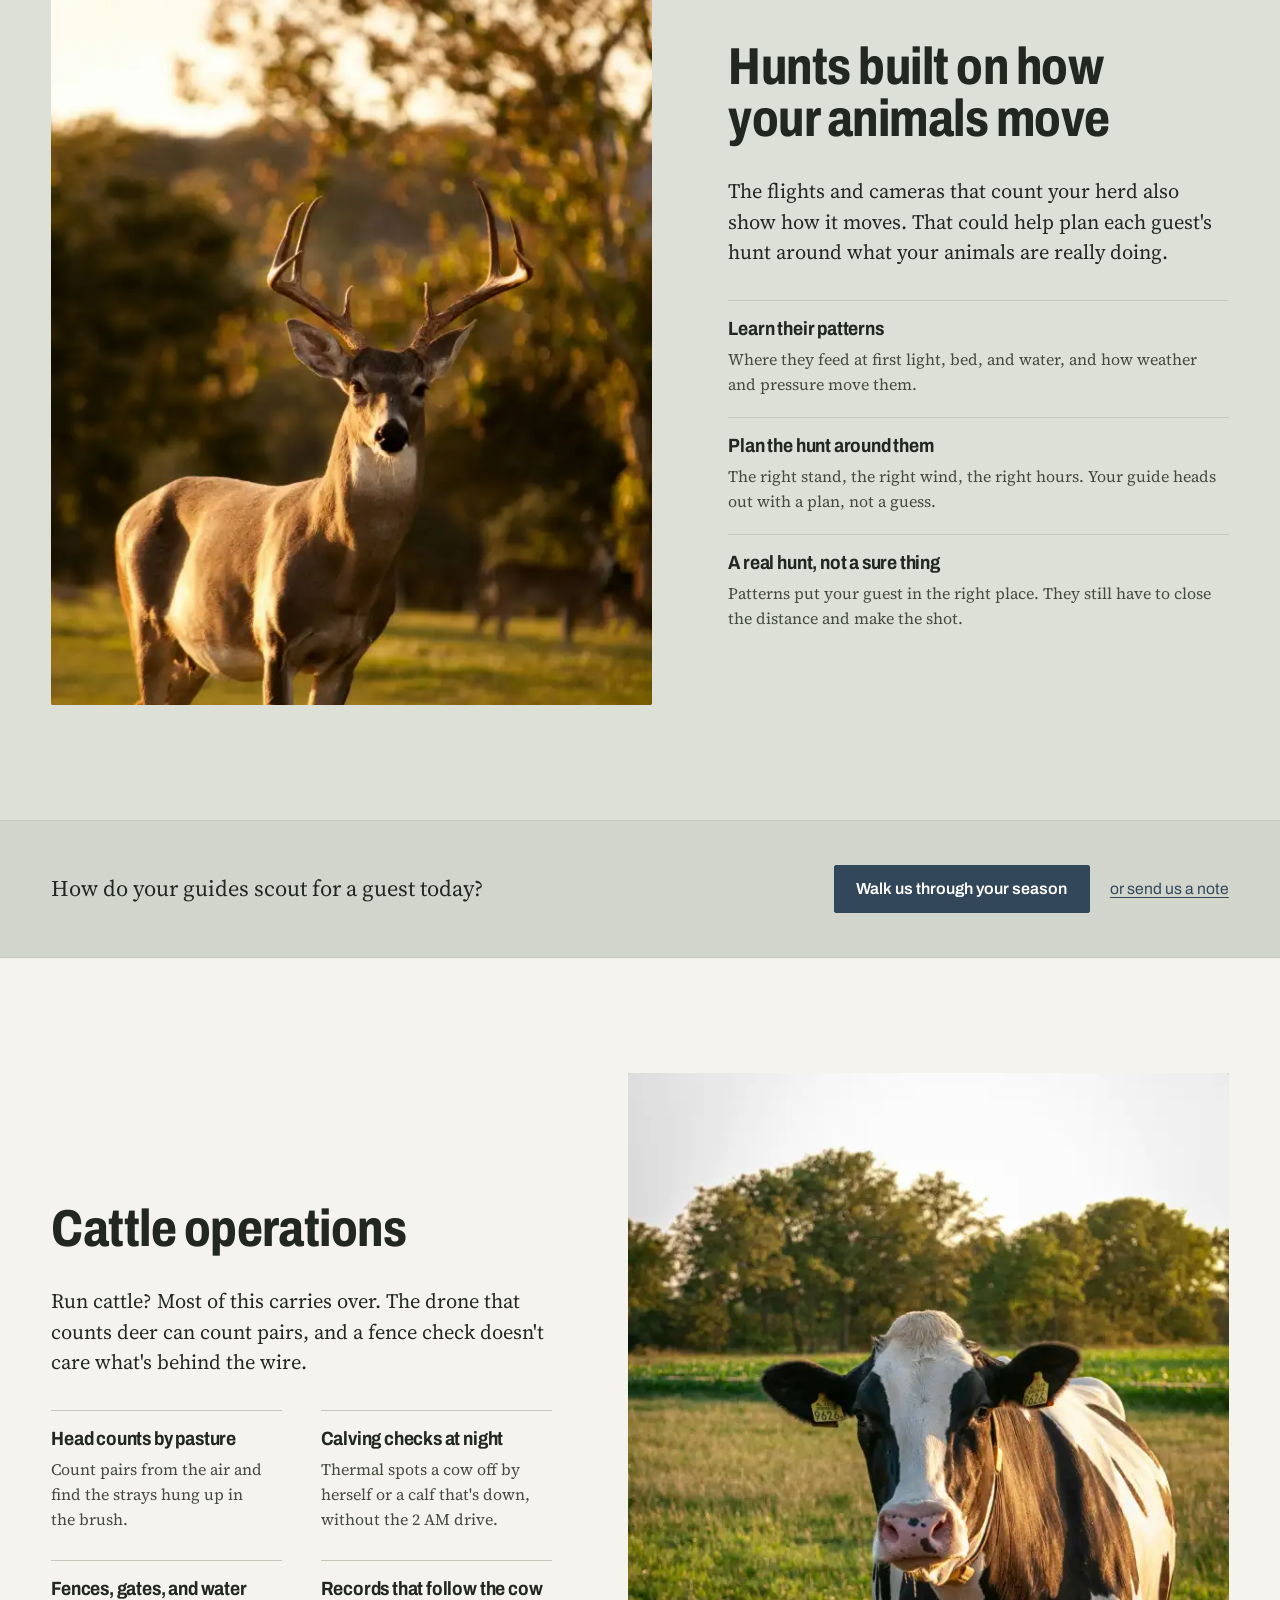
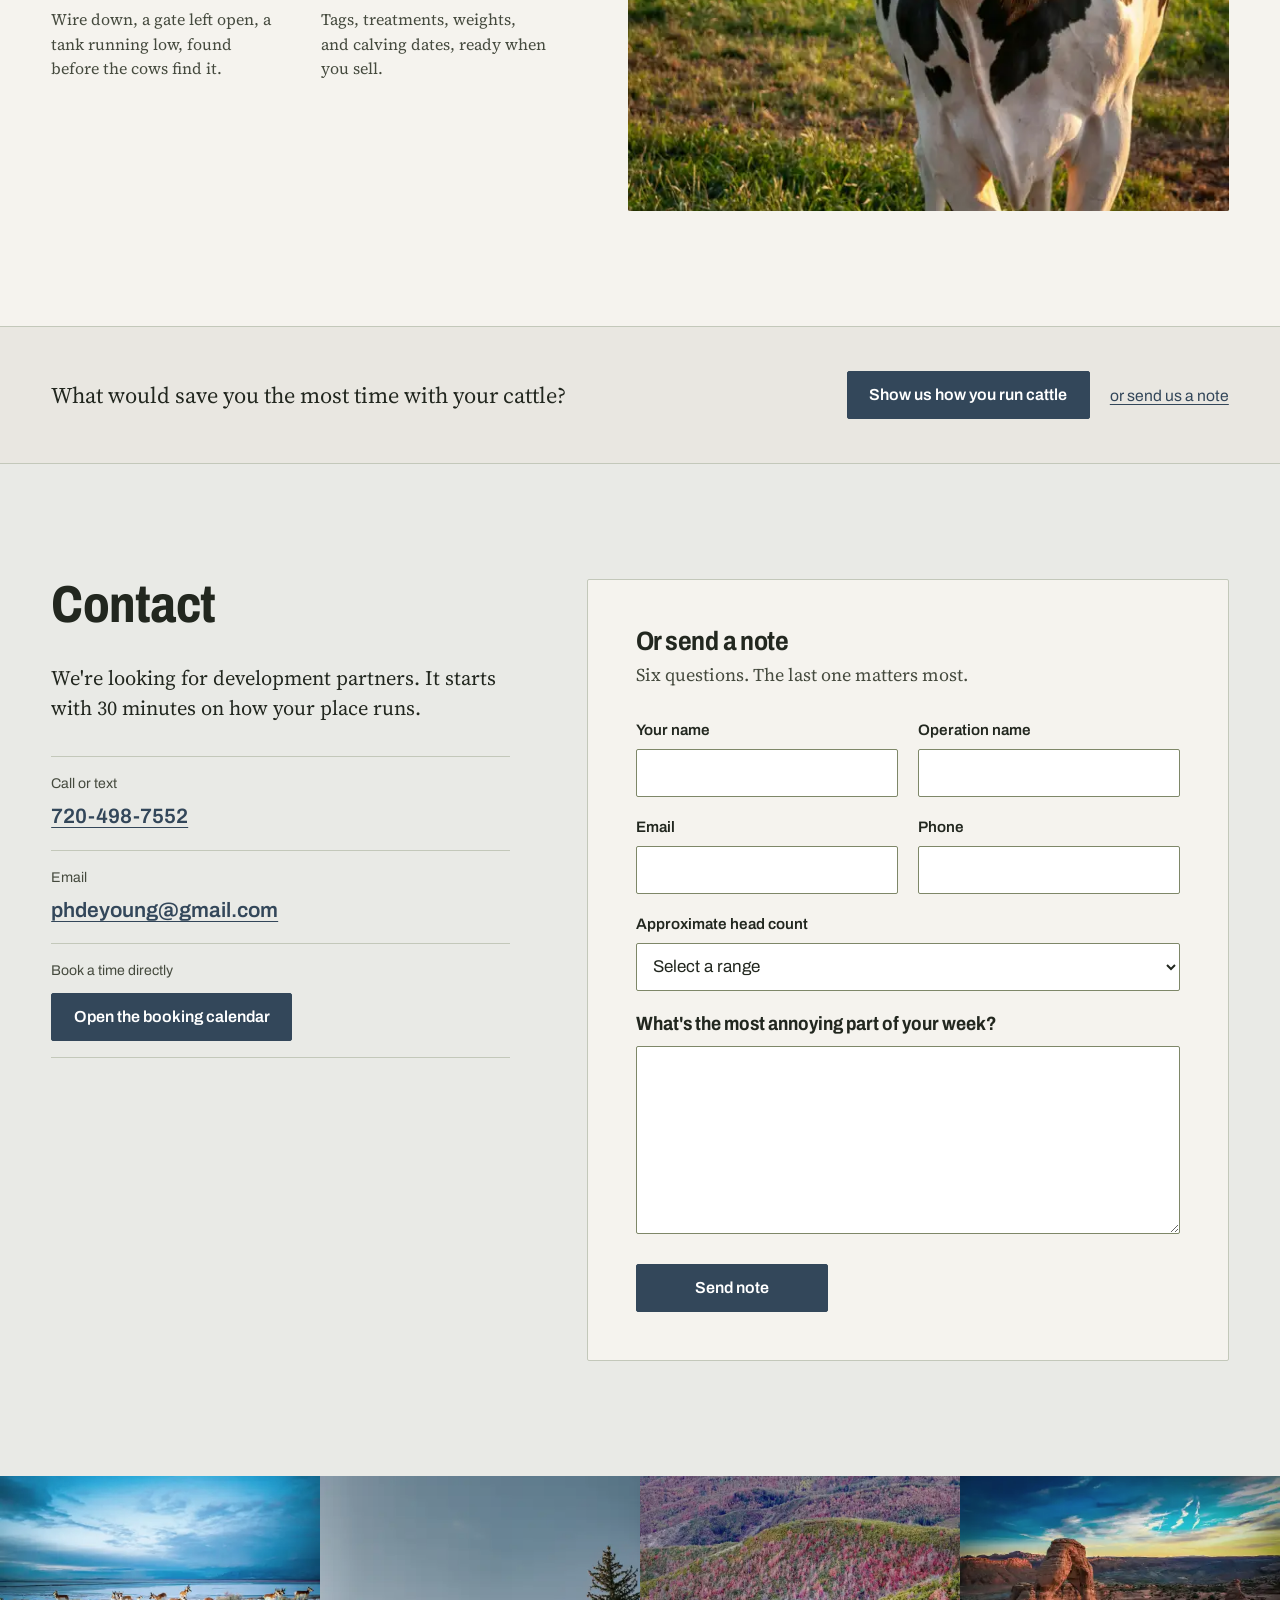
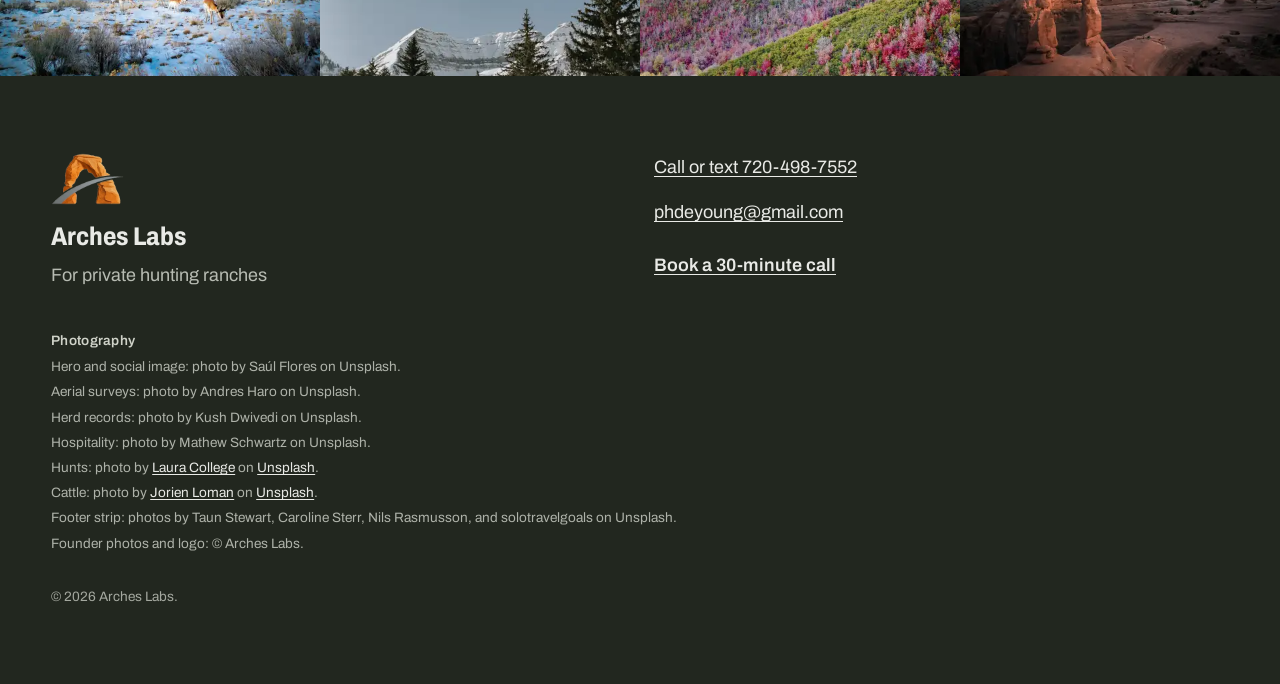
==== commit 94e1fd8a: "Add demos for surveys, fences, records, and guests; add cattle section; sharpen copy Turns the landi" ====
--- a/index.html
+++ b/index.html
@@ -41,7 +41,7 @@
 -->
 
 <title>Arches Labs — software for private hunting ranches</title>
-<meta name="description" content="We're two hunters building herd-survey, ranch-security, record-keeping, and guest-operations software with the private hunting ranches that will run it. No product yet. Book a 30-minute call and help shape it.">
+<meta name="description" content="Drone surveys, fence and security checks, herd records, and guest tools for private hunting ranches, built by two hunters. Now taking on development partners.">
 
 <link rel="canonical" href="https://REPLACE_ME.example/">
 
@@ -49,7 +49,7 @@
 <meta property="og:type" content="website">
 <meta property="og:site_name" content="Arches Labs">
 <meta property="og:title" content="Software for private hunting ranches">
-<meta property="og:description" content="Two hunters building herd-survey, ranch-security, record-keeping, and guest-operations software with the private hunting ranches that will run it. Book a 30-minute call.">
+<meta property="og:description" content="Drone surveys, fence and security checks, herd records, and guest tools for private hunting ranches. Now taking on development partners: book a 30-minute call.">
 <meta property="og:url" content="https://REPLACE_ME.example/">
 <meta property="og:image" content="https://REPLACE_ME.example/assets/img/og-cover.jpg">
 <meta property="og:image:width" content="1200">
@@ -57,7 +57,7 @@
 <meta property="og:image:alt" content="Sunlit autumn peak above orange aspen stands in rugged high country.">
 <meta name="twitter:card" content="summary_large_image">
 <meta name="twitter:title" content="Software for private hunting ranches">
-<meta name="twitter:description" content="Two hunters building herd-survey, ranch-security, record-keeping, and guest-operations software with the private hunting ranches that will run it. Book a 30-minute call.">
+<meta name="twitter:description" content="Drone surveys, fence and security checks, herd records, and guest tools for private hunting ranches. Now taking on development partners: book a 30-minute call.">
 <meta name="twitter:image" content="https://REPLACE_ME.example/assets/img/og-cover.jpg">
 <meta name="twitter:image:alt" content="Sunlit autumn peak above orange aspen stands in rugged high country.">
 
@@ -102,11 +102,12 @@
     </a>
     <nav class="site-nav" aria-label="Sections">
       <a href="#about">About</a>
+      <a href="#surveys">Surveys</a>
+      <a href="#security">Security</a>
+      <a href="#fences">Fences</a>
       <a href="#records">Records</a>
-      <a href="#surveys">Surveys</a>
-      <a href="#fences">Fences</a>
-      <a href="#security">Security</a>
       <a href="#guests">Guests</a>
+      <a href="#cattle">Cattle</a>
     </nav>
     <a class="btn btn--primary btn--small btn--book" data-book data-topic="header"
        href="https://calendar.app.google/qBJynKzATiRonKVb9">
@@ -139,9 +140,9 @@
     <div class="page hero__body">
       <h1 id="hero-title">Software for private hunting ranches.</h1>
       <p class="hero__lede">
-        We're two hunters building herd surveys, ranch security, record-keeping, and guest
-        tools with the ranches that will use them. There's nothing to demo yet. This season
-        we're talking with owners and managers about what actually needs fixing.
+        Drone surveys, fence and security checks, herd records, and guest tools, built by two
+        hunters. We're taking on development partners now: ranches that put it to work first
+        and help shape how it runs.
       </p>
       <div class="cta-row">
         <a class="btn btn--light btn--book" data-book data-topic="intro"
@@ -164,8 +165,9 @@
         <h2 id="who-title">Who we are</h2>
         <div class="split__body">
           <p class="lede">
-            Arches Labs is Parker DeYoung and Parker Piombo, two hunters building software
-            with private ranches and outfitters to learn what their operations need.
+            Arches Labs is Parker DeYoung and Parker Piombo. We hunt big game and waterfowl,
+            and most ranch software we've seen was built by people who've never sat in a
+            blind. We'd rather build it with you.
           </p>
         </div>
       </div>
@@ -188,9 +190,9 @@
           </div>
           <h3 class="founder__name">Parker DeYoung</h3>
           <p class="founder__line">
-            Parker DeYoung developed computer-vision systems for U.S. Air Force drones
-            and secure, locally hosted AI systems. His research on AI agents was published
-            at EMNLP; away from work, he enjoys waterfowl hunting and hiking.
+            Built computer-vision systems for U.S. Air Force drones and secure, locally hosted
+            AI. Published at EMNLP, a leading AI conference, on benchmarking AI agents and making
+            them more reliable. Hunts waterfowl and hikes.
           </p>
         </li>
         <li class="founder">
@@ -210,9 +212,9 @@
           </div>
           <h3 class="founder__name">Parker Piombo</h3>
           <p class="founder__line">
-            Parker Piombo grew up hunting and working on a Northern California ranch.
-            He studies business, brings experience from Deloitte, competes in sporting
-            clays, and cares deeply about hunting and land management.
+            Grew up hunting and working on a ranch in Northern California, so he knows how hard
+            the work is. Competes in sporting clays, studies business, and brings experience
+            from Deloitte. A lifelong hunter with a love of land management.
           </p>
         </li>
       </ul>
@@ -220,43 +222,13 @@
   </section>
 
   <!-- ===================================================================
-       3. HERD RECORDS AND INVENTORY
-       =================================================================== -->
-  <section class="section feature" id="records" aria-labelledby="records-title">
-    <div class="page feature__grid">
-      <figure class="feature__media feature__media--tall">
-        <picture>
-          <source type="image/webp"
-                  srcset="assets/img/records-mule-deer-buck-640w.webp 640w,
-                          assets/img/records-mule-deer-buck-960w.webp 960w"
-                  sizes="(min-width: 64rem) 48vw, 100vw">
-          <img src="assets/img/records-mule-deer-buck-960w.jpg"
-               srcset="assets/img/records-mule-deer-buck-640w.jpg 640w,
-                       assets/img/records-mule-deer-buck-960w.jpg 960w"
-               sizes="(min-width: 64rem) 48vw, 100vw" width="1656" height="2484" loading="lazy" decoding="async"
-               alt="A mature mule deer buck with a heavy, wide rack standing in tall dry autumn grass at dusk.">
-        </picture>
-      </figure>
-      <div class="feature__body">
-        <h2 id="records-title">Herd records and inventory</h2>
-        <p>
-          We're developing a place for individual animal records, pedigree and breeding
-          history, harvest scores, mortality, culls, and compliance paperwork. Tell us which
-          records your operation actually uses before we build it.
-        </p>
-        <div class="cta-row">
-          <a class="btn btn--primary btn--book" data-book data-topic="records"
-             href="https://calendar.app.google/qBJynKzATiRonKVb9">
-            Tell us which records matter
-          </a>
-          <a class="link-note" data-topic="records" href="#contact">or send us a note</a>
-        </div>
-      </div>
-    </div>
-  </section>
-
-  <!-- ===================================================================
-       4. AERIAL SURVEYS
+       3. AERIAL SURVEYS AND HERD TRACKING
+       Demo is an inline SVG map plus an HTML dashboard panel, driven by
+       assets/js/survey-demo.js. With JS off it shows the finished survey:
+       every animal marked, the full dashboard, and every step's text.
+       The panel's counts must match the .sd-a markers in the SVG (the script
+       recounts from the markers as it plays). Times in the script line up
+       with the five steps below.
        =================================================================== -->
   <section class="section section--bleed" id="surveys" aria-labelledby="surveys-title">
     <figure class="bleed">
@@ -275,21 +247,310 @@
       </picture>
     </figure>
     <div class="page split">
-      <h2 id="surveys-title">Aerial surveys</h2>
+      <h2 id="surveys-title">Aerial surveys and herd tracking</h2>
       <div class="split__body">
-        <p>
-          We are developing. Thermal drone surveys could count your herd by age class
-          and keep a running inventory season over season. Trends in buck-to-doe ratios,
-          mature age classes, and areas of decline could help you plan ahead.
+        <p class="lede">
+          A helicopter gives you one count on one day. Thermal drone flights could give you a
+          running count by age class, so you see ratios slide before harvest does.
         </p>
-        <p>
-          Trail cameras you already run could feed the same inventory without replacing
-          your hardware.
-        </p>
-        <div class="cta-row">
+        <p>The trail cameras you already run feed the same count.</p>
+      </div>
+    </div>
+
+    <div class="page survey" data-survey>
+      <figure class="survey__stage">
+        <div class="survey__window">
+          <div class="survey__bar" aria-hidden="true">
+            <span class="survey__bar-title">Morning survey <span class="survey__bar-sub">North and Creek pastures</span></span>
+            <span class="survey__bar-live">
+              <span class="survey__pill" data-el="pill">Saved</span>
+              <span class="survey__clock" data-el="clock">6:09 AM</span>
+            </span>
+          </div>
+
+          <div class="survey__body">
+            <div class="survey__map">
+              <svg viewBox="0 0 640 460" role="img" aria-labelledby="survey-svg-title" focusable="false">
+                <title id="survey-svg-title">Illustrated map of a ranch survey. A drone takes off from the barn before first light and flies evenly spaced lines back and forth over 640 acres. Its thermal camera finds and marks each animal: 22 mule deer, 14 elk, and 7 pronghorn, plus one bedded in the timber that it flags for review. Beside the map, a live dashboard shows the ground covered, the count by species and age class, and how the herd's ratios compare with last fall.</title>
+                <defs>
+                  <radialGradient id="sd-heat">
+                    <stop offset="0" stop-color="#fff7df"/>
+                    <stop offset="0.45" stop-color="#ffc46b"/>
+                    <stop offset="1" stop-color="#ff7a2f" stop-opacity="0"/>
+                  </radialGradient>
+                  <linearGradient id="sd-ir" x1="0" y1="0" x2="0" y2="1">
+                    <stop offset="0" stop-color="#1a1030"/>
+                    <stop offset="1" stop-color="#2a1640"/>
+                  </linearGradient>
+                  <clipPath id="sd-area-clip"><polygon points="34,54 412,44 426,160 606,166 598,396 380,408 66,400 26,236"/></clipPath>
+                  <clipPath id="sd-cam-clip"><rect x="446" y="14" width="180" height="116" rx="6"/></clipPath>
+                  <!-- drawn twice: once on the map, once (cold) in the thermal camera -->
+                  <path id="sd-creek" d="M170 -6C188 60 150 120 196 170S296 214 300 262 340 330 316 380 350 440 372 470"/>
+                  <g id="sd-trees">
+                    <circle cx="110" cy="150" r="9"/><circle cx="124" cy="143" r="7"/><circle cx="97" cy="160" r="7"/><circle cx="118" cy="163" r="6"/>
+                    <circle cx="320" cy="316" r="9"/><circle cx="337" cy="327" r="8"/><circle cx="345" cy="311" r="7"/><circle cx="325" cy="335" r="6"/><circle cx="310" cy="328" r="6"/>
+                    <circle cx="566" cy="312" r="9"/><circle cx="580" cy="298" r="7"/><circle cx="556" cy="323" r="7"/><circle cx="574" cy="327" r="6"/><circle cx="522" cy="318" r="6"/>
+                    <circle cx="577" cy="211" r="8"/><circle cx="589" cy="196" r="7"/><circle cx="582" cy="226" r="6"/>
+                    <circle cx="382" cy="98" r="7"/><circle cx="394" cy="87" r="6"/><circle cx="370" cy="88" r="6"/>
+                  </g>
+                </defs>
+
+                <!-- ground -->
+                <rect width="640" height="460" fill="#e4e7dc"/>
+                <path d="M40 262C90 246 170 250 212 268S222 316 172 320 62 314 40 298Z" fill="#ebe4cf"/>
+                <path d="M358 184C400 170 470 176 488 196S480 246 440 250 364 242 356 216Z" fill="#d6e0c4"/>
+                <g fill="none" stroke="#7e8768" stroke-opacity="0.3" stroke-width="1.1">
+                  <path d="M-10 26C90 16 170 50 260 36S420 8 500 26 600 16 650 34"/>
+                  <path d="M-10 140C60 128 120 150 200 142S300 110 360 128"/>
+                  <path d="M456 262C520 244 580 258 650 246"/>
+                  <path d="M-10 432C80 412 160 442 240 426S380 402 460 432 580 416 650 442"/>
+                  <path d="M296 170C316 150 348 160 350 180S328 206 308 198 288 184 296 170Z"/>
+                  <path d="M470 360C500 342 540 350 548 372S520 400 494 392 462 378 470 360Z"/>
+                </g>
+                <use href="#sd-creek" fill="none" stroke="#7fa6c4" stroke-width="3" stroke-linecap="round"/>
+                <use href="#sd-trees" fill="#b7c5a5"/>
+                <path d="M114 424C170 392 230 334 300 306S420 272 482 262" fill="none" stroke="#a89c78" stroke-opacity="0.6" stroke-width="2" stroke-dasharray="3 6" stroke-linecap="round"/>
+
+                <!-- survey area -->
+                <polygon data-el="area" points="34,54 412,44 426,160 606,166 598,396 380,408 66,400 26,236"
+                         fill="#fff" fill-opacity="0.3" stroke="#33475a" stroke-width="1.6" stroke-linejoin="round"/>
+                <text class="sd-label" data-el="areaLabel" x="34" y="38">SURVEY AREA · 640 ACRES</text>
+
+                <!-- flight lines as planned, then the ground the camera has covered -->
+                <g data-el="plan" stroke="#33475a" stroke-opacity="0.45" stroke-width="1" stroke-dasharray="3 5">
+                  <line x1="60" y1="376" x2="599" y2="376"/>
+                  <line x1="49" y1="332" x2="600" y2="332"/>
+                  <line x1="39" y1="288" x2="602" y2="288"/>
+                  <line x1="28" y1="244" x2="603" y2="244"/>
+                  <line x1="28" y1="200" x2="605" y2="200"/>
+                  <line x1="30" y1="156" x2="426" y2="156"/>
+                  <line x1="31" y1="112" x2="420" y2="112"/>
+                  <line x1="33" y1="68" x2="415" y2="68"/>
+                </g>
+                <!-- survey route: swath and track share this d, and the script samples it for the drone -->
+                <path data-el="swath" d="M60.1 376H600.2A22 22 0 0 0 600.2 332H38.7A22 22 0 0 1 38.7 288H603.3A22 22 0 0 0 603.3 244H27.6A22 22 0 0 1 27.6 200H604.8A22 22 0 0 0 604.8 156H29.5A22 22 0 0 1 29.5 112H420.2A22 22 0 0 0 420.2 68H33.4"
+                      fill="none" stroke="#33475a" stroke-opacity="0.12" stroke-width="58" stroke-linejoin="round" clip-path="url(#sd-area-clip)"/>
+                <path data-el="track" d="M60.1 376H600.2A22 22 0 0 0 600.2 332H38.7A22 22 0 0 1 38.7 288H603.3A22 22 0 0 0 603.3 244H27.6A22 22 0 0 1 27.6 200H604.8A22 22 0 0 0 604.8 156H29.5A22 22 0 0 1 29.5 112H420.2A22 22 0 0 0 420.2 68H33.4"
+                      fill="none" stroke="#33475a" stroke-opacity="0.7" stroke-width="1.4" stroke-linejoin="round"/>
+                <path data-el="pathOut" d="M100 430C90 412 70 394 60.1 376" fill="none" stroke="#33475a" stroke-width="1.4" stroke-opacity="0.6" opacity="0"/>
+                <path data-el="pathHome" d="M33.4 68C6 150 4 360 100 430" fill="none" stroke="#33475a" stroke-width="1.4" stroke-opacity="0.6" opacity="0"/>
+
+                <!-- barn + dock -->
+                <g transform="translate(100 430) rotate(-4)">
+                  <rect x="-17" y="-11" width="34" height="22" rx="2" fill="#8b8474" stroke="#5d584c" stroke-width="1"/>
+                  <rect x="-7" y="-7" width="14" height="14" rx="1" fill="#6f695b" stroke="#e9eae6" stroke-opacity="0.7" stroke-dasharray="2 2"/>
+                </g>
+                <circle data-el="dockRing" cx="100" cy="430" r="12" fill="none" stroke="#33475a" stroke-width="1.5" opacity="0"/>
+                <text class="sd-label" x="124" y="435">BARN</text>
+
+                <!-- animals the camera has found (script adds the detection rings) -->
+                <g data-el="rings" fill="none" stroke-width="1.5"></g>
+                <g class="sd-animals">
+                  <g class="sd-a sd-a--deer" data-g="g1" data-c="doe" transform="translate(232 350)"><circle r="4.5"/></g>
+                  <g class="sd-a sd-a--deer" data-g="g1" data-c="doe" transform="translate(244 358)"><circle r="4.5"/></g>
+                  <g class="sd-a sd-a--deer" data-g="g1" data-c="fawn" transform="translate(228 364)"><circle r="4.5"/></g>
+                  <g class="sd-a sd-a--deer" data-g="g1" data-c="doe" transform="translate(240 372)"><circle r="4.5"/></g>
+                  <g class="sd-a sd-a--deer" data-g="g1" data-c="fawn" transform="translate(254 348)"><circle r="4.5"/></g>
+                  <g class="sd-a sd-a--deer" data-g="g2" data-c="buck" transform="translate(524 296)"><circle r="4.5"/></g>
+                  <g class="sd-a sd-a--deer" data-g="g2" data-c="buck" transform="translate(538 305)"><circle r="4.5"/></g>
+                  <g class="sd-a sd-a--deer" data-g="g2" data-c="buck" transform="translate(548 291)"><circle r="4.5"/></g>
+                  <g class="sd-a sd-a--deer" data-g="g3" data-c="doe" transform="translate(250 244)"><circle r="4.5"/></g>
+                  <g class="sd-a sd-a--deer" data-g="g3" data-c="doe" transform="translate(263 250)"><circle r="4.5"/></g>
+                  <g class="sd-a sd-a--deer" data-g="g3" data-c="fawn" transform="translate(255 262)"><circle r="4.5"/></g>
+                  <g class="sd-a sd-a--deer" data-g="g3" data-c="doe" transform="translate(274 242)"><circle r="4.5"/></g>
+                  <g class="sd-a sd-a--deer" data-g="g3" data-c="doe" transform="translate(278 257)"><circle r="4.5"/></g>
+                  <g class="sd-a sd-a--deer" data-g="g3" data-c="fawn" transform="translate(267 270)"><circle r="4.5"/></g>
+                  <g class="sd-a sd-a--deer" data-g="g4" data-c="doe" transform="translate(140 112)"><circle r="4.5"/></g>
+                  <g class="sd-a sd-a--deer" data-g="g4" data-c="doe" transform="translate(153 118)"><circle r="4.5"/></g>
+                  <g class="sd-a sd-a--deer" data-g="g4" data-c="fawn" transform="translate(145 129)"><circle r="4.5"/></g>
+                  <g class="sd-a sd-a--deer" data-g="g4" data-c="doe" transform="translate(164 108)"><circle r="4.5"/></g>
+                  <g class="sd-a sd-a--deer" data-g="g4" data-c="buck" transform="translate(172 124)"><circle r="4.5"/></g>
+                  <g class="sd-a sd-a--deer" data-g="g5" data-c="doe" transform="translate(322 74)"><circle r="4.5"/></g>
+                  <g class="sd-a sd-a--deer" data-g="g5" data-c="doe" transform="translate(335 82)"><circle r="4.5"/></g>
+                  <g class="sd-a sd-a--deer" data-g="g5" data-c="buck" transform="translate(348 70)"><circle r="4.5"/></g>
+                  <g class="sd-a sd-a--elk" data-g="e1" data-c="cow" transform="translate(386 200)"><circle r="4.5"/></g>
+                  <g class="sd-a sd-a--elk" data-g="e1" data-c="cow" transform="translate(399 193)"><circle r="4.5"/></g>
+                  <g class="sd-a sd-a--elk" data-g="e1" data-c="cow" transform="translate(411 202)"><circle r="4.5"/></g>
+                  <g class="sd-a sd-a--elk" data-g="e1" data-c="cow" transform="translate(423 195)"><circle r="4.5"/></g>
+                  <g class="sd-a sd-a--elk" data-g="e1" data-c="cow" transform="translate(435 204)"><circle r="4.5"/></g>
+                  <g class="sd-a sd-a--elk" data-g="e1" data-c="calf" transform="translate(392 214)"><circle r="4.5"/></g>
+                  <g class="sd-a sd-a--elk" data-g="e1" data-c="cow" transform="translate(404 218)"><circle r="4.5"/></g>
+                  <g class="sd-a sd-a--elk" data-g="e1" data-c="calf" transform="translate(417 214)"><circle r="4.5"/></g>
+                  <g class="sd-a sd-a--elk" data-g="e1" data-c="cow" transform="translate(429 221)"><circle r="4.5"/></g>
+                  <g class="sd-a sd-a--elk" data-g="e1" data-c="cow" transform="translate(442 216)"><circle r="4.5"/></g>
+                  <g class="sd-a sd-a--elk" data-g="e1" data-c="cow" transform="translate(411 230)"><circle r="4.5"/></g>
+                  <g class="sd-a sd-a--elk" data-g="e1" data-c="calf" transform="translate(424 234)"><circle r="4.5"/></g>
+                  <g class="sd-a sd-a--elk" data-g="e1" data-c="bull" transform="translate(454 196)"><circle r="4.5"/></g>
+                  <g class="sd-a sd-a--elk" data-g="e2" data-c="bull" transform="translate(562 198)"><circle r="4.5"/></g>
+                  <g class="sd-a sd-a--pronghorn" data-g="p1" data-c="doe" transform="translate(96 278)"><circle r="4.5"/></g>
+                  <g class="sd-a sd-a--pronghorn" data-g="p1" data-c="doe" transform="translate(108 287)"><circle r="4.5"/></g>
+                  <g class="sd-a sd-a--pronghorn" data-g="p1" data-c="buck" transform="translate(120 276)"><circle r="4.5"/></g>
+                  <g class="sd-a sd-a--pronghorn" data-g="p1" data-c="doe" transform="translate(132 290)"><circle r="4.5"/></g>
+                  <g class="sd-a sd-a--pronghorn" data-g="p1" data-c="doe" transform="translate(146 280)"><circle r="4.5"/></g>
+                  <g class="sd-a sd-a--pronghorn" data-g="p1" data-c="doe" transform="translate(158 292)"><circle r="4.5"/></g>
+                  <g class="sd-a sd-a--pronghorn" data-g="p1" data-c="buck" transform="translate(170 282)"><circle r="4.5"/></g>
+                  <g class="sd-a sd-a--unknown" data-g="u1" data-c="unknown" transform="translate(330 322)"><circle r="5"/><text y="2.6">?</text></g>
+                </g>
+
+                <!-- camera footprint + drone -->
+                <g data-el="foot" transform="translate(100 430)" opacity="0">
+                  <rect x="-45" y="-29" width="90" height="58" fill="#33475a" fill-opacity="0.08"/>
+                  <path d="M-45 -20V-29H-36M36 -29H45V-20M45 20V29H36M-36 29H-45V20" fill="none" stroke="#22271f" stroke-width="1.5"/>
+                </g>
+                <g data-el="drone" transform="translate(100 430)">
+                  <ellipse data-el="droneShadow" cx="2" cy="3" rx="11" ry="5" fill="#22271f" opacity="0.2"/>
+                  <g stroke="#22271f" stroke-width="2" stroke-linecap="round">
+                    <line x1="-8" y1="-8" x2="8" y2="8"/><line x1="8" y1="-8" x2="-8" y2="8"/>
+                  </g>
+                  <g fill="#fff" fill-opacity="0.75" stroke="#22271f" stroke-width="1.2">
+                    <circle cx="-9" cy="-9" r="5"/><circle cx="9" cy="-9" r="5"/><circle cx="-9" cy="9" r="5"/><circle cx="9" cy="9" r="5"/>
+                  </g>
+                  <circle r="4" fill="#22271f"/>
+                  <circle r="1.6" fill="#e0824f"/>
+                </g>
+
+                <!-- live thermal camera: a zoomed, cold-to-hot view under the drone (filled in by the script) -->
+                <g data-el="cam" class="sd-cam">
+                  <rect x="446" y="14" width="180" height="116" rx="6" fill="url(#sd-ir)"/>
+                  <g clip-path="url(#sd-cam-clip)">
+                    <g data-el="camWorld">
+                      <use href="#sd-creek" fill="none" stroke="#3b2860" stroke-width="3"/>
+                      <use href="#sd-trees" fill="#2b1c47"/>
+                      <g data-el="heat"></g>
+                    </g>
+                    <path d="M536 64v-6M536 80v6M528 72h-6M544 72h6" stroke="#e9eae6" stroke-opacity="0.45" stroke-width="1"/>
+                    <rect x="446" y="111" width="180" height="19" fill="#0f0a1c" fill-opacity="0.8"/>
+                    <circle cx="456" cy="120.5" r="3" fill="#e0824f"/>
+                    <text class="sd-cam-id" data-el="camLabel" x="464" y="124.5">SCANNING</text>
+                    <rect x="450" y="18" width="58" height="15" rx="2" fill="#0f0a1c" fill-opacity="0.7"/>
+                    <text class="sd-label sd-label--cam" x="455" y="29">THERMAL</text>
+                  </g>
+                  <rect x="446" y="14" width="180" height="116" rx="6" fill="none" stroke="#22271f" stroke-opacity="0.5"/>
+                </g>
+              </svg>
+
+              <div class="survey__card" data-el="card" aria-hidden="true">
+                <svg class="survey__card-icon" width="22" height="22" viewBox="0 0 24 24" focusable="false">
+                  <rect width="24" height="24" rx="6" fill="#33475a"/>
+                  <path d="M7 12.5l3.2 3.2L17 9" fill="none" stroke="#e9eae6" stroke-width="2" stroke-linecap="round" stroke-linejoin="round"/>
+                </svg>
+                <span class="survey__card-body">
+                  <span class="survey__card-title">Survey saved</span>
+                  <span class="survey__card-text">43 animals added to your herd records. 1 flagged for you to check.</span>
+                </span>
+              </div>
+            </div>
+
+            <!-- the live dashboard. Values below are the finished survey (the no-JS frame). -->
+            <div class="survey__panel" aria-hidden="true">
+              <div class="sp-head">
+                <p class="sp-status" data-el="status">Survey complete</p>
+                <p class="sp-sub" data-el="sub">Landed 6:02 AM · saved to herd records</p>
+              </div>
+
+              <div class="sp-cover">
+                <p class="sp-row"><span class="sp-label">Ground covered</span><span class="sp-num" data-el="coverPct">100%</span></p>
+                <span class="sp-meter"><span class="sp-meter__fill" data-el="coverBar" style="--v:1"></span></span>
+                <p class="sp-note" data-el="coverNote">640 of 640 acres · 8 of 8 lines</p>
+              </div>
+
+              <div class="sp-total">
+                <p class="sp-label">Animals counted</p>
+                <p class="sp-hero" data-el="total">43</p>
+              </div>
+
+              <ul class="sp-species" role="list">
+                <li class="sp-sp">
+                  <span class="sp-sw sp-sw--deer"></span>
+                  <span class="sp-name">Mule deer</span>
+                  <span class="sp-count" data-el="n-deer">22</span>
+                  <span class="sp-bar"><span class="sp-bar__fill sp-bar__fill--deer" data-el="bar-deer" style="--v:1"></span></span>
+                  <span class="sp-classes" data-el="c-deer">5 bucks · 12 does · 5 fawns</span>
+                </li>
+                <li class="sp-sp">
+                  <span class="sp-sw sp-sw--elk"></span>
+                  <span class="sp-name">Elk</span>
+                  <span class="sp-count" data-el="n-elk">14</span>
+                  <span class="sp-bar"><span class="sp-bar__fill sp-bar__fill--elk" data-el="bar-elk" style="--v:0.636"></span></span>
+                  <span class="sp-classes" data-el="c-elk">2 bulls · 9 cows · 3 calves</span>
+                </li>
+                <li class="sp-sp">
+                  <span class="sp-sw sp-sw--pronghorn"></span>
+                  <span class="sp-name">Pronghorn</span>
+                  <span class="sp-count" data-el="n-pronghorn">7</span>
+                  <span class="sp-bar"><span class="sp-bar__fill sp-bar__fill--pronghorn" data-el="bar-pronghorn" style="--v:0.318"></span></span>
+                  <span class="sp-classes" data-el="c-pronghorn">2 bucks · 5 does</span>
+                </li>
+                <li class="sp-sp sp-sp--review">
+                  <span class="sp-sw sp-sw--review">?</span>
+                  <span class="sp-name">Needs a look</span>
+                  <span class="sp-count" data-el="n-unknown">1</span>
+                  <span class="sp-classes" data-el="c-unknown">Bedded in timber, south draw. Flagged, not guessed.</span>
+                </li>
+              </ul>
+
+              <div class="sp-slot">
+                <div class="sp-feed">
+                  <p class="sp-label">Latest sightings</p>
+                  <ol class="sp-feed__list" role="list" data-el="feed"></ol>
+                </div>
+                <div class="sp-compare">
+                  <p class="sp-label">Compared with last fall</p>
+                  <div class="sp-tiles">
+                    <p class="sp-tile">
+                      <span class="sp-tile__label">Mule deer bucks per 100 does</span>
+                      <span class="sp-tile__val">42</span>
+                      <span class="sp-delta sp-delta--up">▲ 6 from 36</span>
+                    </p>
+                    <p class="sp-tile">
+                      <span class="sp-tile__label">Elk calves per 100 cows</span>
+                      <span class="sp-tile__val">33</span>
+                      <span class="sp-delta sp-delta--down">▼ 8 from 41</span>
+                    </p>
+                  </div>
+                </div>
+              </div>
+            </div>
+          </div>
+        </div>
+
+        <figcaption class="survey__caption">
+          <span>Illustration only. The numbers are made up.</span>
+          <button type="button" class="survey__toggle" data-el="toggle" hidden>Pause</button>
+        </figcaption>
+      </figure>
+
+      <ol class="survey__steps" role="list">
+        <li class="survey__step">
+          <h3 class="survey__title"><span class="survey__num">1</span> Mark the ground</h3>
+          <p>Outline the pastures. Flight lines are spaced so nothing is missed or counted twice.</p>
+        </li>
+        <li class="survey__step">
+          <h3 class="survey__title"><span class="survey__num">2</span> Up before first light</h3>
+          <p>It launches while the ground is cold, when warm animals stand out best.</p>
+        </li>
+        <li class="survey__step">
+          <h3 class="survey__title"><span class="survey__num">3</span> Fly the lines</h3>
+          <p>Back and forth at a steady height, reading body heat in the open and along timber.</p>
+        </li>
+        <li class="survey__step">
+          <h3 class="survey__title"><span class="survey__num">4</span> Count and sort</h3>
+          <p>Each animal is mapped by species and age class. Unclear ones are flagged, not guessed.</p>
+        </li>
+        <li class="survey__step">
+          <h3 class="survey__title"><span class="survey__num">5</span> Your herd, updated</h3>
+          <p>Each count is saved next to last season's, so you spot a decline early.</p>
+        </li>
+      </ol>
+    </div>
+
+    <div class="ask">
+      <div class="page ask__inner">
+        <p class="ask__q">How do you count your herd now, and how much do you trust the number?</p>
+        <div class="ask__actions">
           <a class="btn btn--primary btn--book" data-book data-topic="surveys"
              href="https://calendar.app.google/qBJynKzATiRonKVb9">
-            Talk to us about surveys
+            Book a call about surveys
           </a>
           <a class="link-note" data-topic="surveys" href="#contact">or send us a note</a>
         </div>
@@ -298,42 +559,18 @@
   </section>
 
   <!-- ===================================================================
-       5. FENCE MONITORING
-       =================================================================== -->
-  <section class="section" id="fences" aria-labelledby="fences-title">
-    <div class="page split">
-      <h2 id="fences-title">Fence monitoring</h2>
-      <div class="split__body">
-        <p>
-          Drones could monitor your fence lines and identify breaks, damage, or fallen
-          posts, wire, and other fence components. A mapped location would help your crew
-          find and fix each issue.
-        </p>
-        <div class="cta-row">
-          <a class="btn btn--primary btn--book" data-book data-topic="fences"
-             href="https://calendar.app.google/qBJynKzATiRonKVb9">
-            Talk to us about fence monitoring
-          </a>
-          <a class="link-note" data-topic="fences" href="#contact">or send us a note</a>
-        </div>
-      </div>
-    </div>
-  </section>
-
-  <!-- ===================================================================
-       6. SECURITY AND POACHING PATROL
+       4. RANCH SECURITY AND POACHING PATROL
        Demo is an inline SVG driven by assets/js/patrol-demo.js. With JS off the
        SVG shows one static frame (poacher tagged, alert sent) and every step's
        text is visible. Times in the script line up with the six steps below.
        =================================================================== -->
   <section class="section section--night" id="security" aria-labelledby="security-title">
     <div class="page split">
-      <h2 id="security-title">Security and poaching patrol</h2>
+      <h2 id="security-title">Ranch security and poaching patrol</h2>
       <div class="split__body">
         <p class="lede">
-          We're exploring night patrols that use drones, trail cameras, and gate sensors
-          to spot trespassers along your boundary. The illustration below shows the idea;
-          we want to learn how you handle incidents today before building it.
+          Poachers work fence lines at night, when nobody's watching. The survey drone could
+          stand watch too.
         </p>
       </div>
     </div>
@@ -515,7 +752,7 @@
             </svg>
             <span class="patrol__card-body">
               <span class="patrol__card-title">Trespass alert <span class="patrol__card-time">now</span></span>
-            <span class="patrol__card-text">Person on foot · east pasture · inside your fence · tagged 11:43&nbsp;PM</span>
+              <span class="patrol__card-text">Person on foot, east pasture, inside your fence. Tagged 11:43&nbsp;PM.</span>
               <span class="patrol__card-actions"><span>Live view</span><span>Call warden</span></span>
             </span>
           </div>
@@ -527,13 +764,13 @@
             </svg>
             <span class="patrol__card-body">
               <span class="patrol__card-title">Incident report saved</span>
-            <span class="patrol__card-text">Video, photos, and GPS track · 11:42 to 11:47&nbsp;PM · ready for the game warden</span>
+              <span class="patrol__card-text">Video, photos, and GPS track from 11:42 to 11:47&nbsp;PM, ready for the game warden.</span>
             </span>
           </div>
         </div>
 
         <figcaption class="patrol__caption">
-          <span>Illustration of a proposed night patrol, not a product</span>
+          <span>Illustration only.</span>
           <button type="button" class="patrol__toggle" data-el="toggle" hidden>Pause</button>
         </figcaption>
       </figure>
@@ -541,27 +778,32 @@
       <ol class="patrol__steps" role="list">
         <li class="patrol__step">
           <h3 class="patrol__title"><span class="patrol__num">1</span> Something crosses the line</h3>
-          <p>A boundary geofence triggered by a camera, gate sensor, or scheduled patrol</p>
+          <p>A trail camera, gate sensor, or your geofence catches movement where nobody's
+            expected. Patrols can also fly at random after dark.</p>
         </li>
         <li class="patrol__step">
           <h3 class="patrol__title"><span class="patrol__num">2</span> The drone leaves the barn</h3>
-          <p>A launch from the barn dock to the reported location</p>
+          <p>It launches from a dock and flies straight there. Nobody drives out with the
+            headlights on.</p>
         </li>
         <li class="patrol__step">
           <h3 class="patrol__title"><span class="patrol__num">3</span> A thermal sweep finds them</h3>
-          <p>Thermal footage distinguishing people from nearby deer and elk</p>
+          <p>Thermal sees what a spotlight won't, and tells people apart from bedded deer and elk.</p>
         </li>
         <li class="patrol__step">
           <h3 class="patrol__title"><span class="patrol__num">4</span> The poacher is tagged</h3>
-          <p>An unknown person marked on the map and tracked; checked-in guests ignored</p>
+          <p>Anyone not on your guest or staff list is marked and tracked. Your own guides never
+            trip it.</p>
         </li>
         <li class="patrol__step">
           <h3 class="patrol__title"><span class="patrol__num">5</span> You get the alert</h3>
-          <p>A phone alert with location, live view, and photos for your decision</p>
+          <p>Location, live view, and photos on your phone. Call the warden, send someone, or
+            dismiss it.</p>
         </li>
         <li class="patrol__step">
           <h3 class="patrol__title"><span class="patrol__num">6</span> It follows, then heads home</h3>
-          <p>A return to the dock, with video, photos, and GPS saved for the warden or sheriff</p>
+          <p>It keeps its distance until they're off your ground, then docks. Video and GPS
+            track are saved for the warden.</p>
         </li>
       </ol>
     </div>
@@ -571,120 +813,595 @@
       <div class="split__body">
         <ul class="safe__list" role="list">
         <li class="safe__item">
-          <h4>Your boundary, drawn by you</h4>
-          <p>Geofences along your property lines, gates, and other key areas</p>
-        </li>
-        <li class="safe__item">
-          <h4>No pattern to learn</h4>
-          <p>Changing routes and times beyond the reach of fixed cameras</p>
+          <h4>You draw the boundary</h4>
+          <p>Property lines, feeders, gates, and backroads.</p>
         </li>
         <li class="safe__item">
           <h4>It watches, it doesn't confront</h4>
-          <p>A drone that holds back and records, leaving the next move to you</p>
+          <p>It holds back and records. The next move is yours.</p>
         </li>
         <li class="safe__item">
           <h4>A record, not a hunch</h4>
-          <p>Time, location, photos, and video ready for a warden or sheriff</p>
+          <p>Time, place, photos, and video a warden can act on.</p>
         </li>
         <li class="safe__item">
           <h4>Your herd map stays private</h4>
-          <p>Survey and security data kept in your account, never sold or shared</p>
-        </li>
-        <li class="safe__item">
-          <h4>Works with what you have</h4>
-          <p>Your existing trail cameras and gate sensors as tripwires</p>
+          <p>Where your best animals bed is what poachers want. It's your data, never sold.</p>
         </li>
       </ul>
-
-        <p class="safe__ask">
-          Tell us where your boundary is hardest to watch and how you handle it today.
+      </div>
+    </div>
+
+    <div class="ask">
+      <div class="page ask__inner">
+        <p class="ask__q">How do trespassers get onto your place, and what do you do about it now? Your insight shapes what we build.</p>
+        <div class="ask__actions">
+          <a class="btn btn--primary btn--book" data-book data-topic="security"
+             href="https://calendar.app.google/qBJynKzATiRonKVb9">
+            Share how you patrol
+          </a>
+          <a class="link-note" data-topic="security" href="#contact">or send us a note</a>
+        </div>
+      </div>
+    </div>
+  </section>
+
+  <!-- ===================================================================
+       5. FENCE LINE CHECKS
+       Demo is an inline SVG map plus an HTML phone, driven by
+       assets/js/fence-demo.js. With JS off it shows the finished check: the
+       whole line checked, both breaks pinned, both in the phone's list, and
+       every step's text. The two photos are <symbol>s in the map's <defs>;
+       the map callouts and the phone thumbnails all <use> them. Times in the
+       script line up with the four steps below.
+       =================================================================== -->
+  <section class="section section--fence" id="fences" aria-labelledby="fences-title">
+    <div class="page split">
+      <h2 id="fences-title">Fence line checks</h2>
+      <div class="split__body">
+        <p class="lede">
+          Your fence protects years of investment in your herd. After every storm, a drone check
+          finds the breaks and pins them for you, so your crew's time goes to fixing, not
+          searching.
         </p>
-        <div class="cta-row">
-        <a class="btn btn--primary btn--book" data-book data-topic="security"
-           href="https://calendar.app.google/qBJynKzATiRonKVb9">
-          Talk to us about security
-        </a>
-        <a class="link-note" data-topic="security" href="#contact">or send us a note</a>
-      </div>
+      </div>
+    </div>
+
+    <div class="page fence" data-fence>
+      <figure class="fence__stage">
+        <div class="fence__scene">
+          <div class="fence__mapcol">
+            <div class="fence__map">
+              <svg viewBox="0 0 640 440" role="img" aria-labelledby="fence-svg-title" focusable="false">
+                <title id="fence-svg-title">Illustrated map of a ranch fence check. After a windy night, a drone leaves the barn and follows 11.6 miles of perimeter fence. On the east line its camera finds about 40 feet of wire down under a fallen tree, and at the creek crossing on the south line it finds a washout under the bottom wire. Each spot is pinned on the map with a photo, and the rancher's phone gets an alert with directions. Once the downed section is repaired, it's marked fixed.</title>
+                <defs>
+                  <linearGradient id="fd-sky" x1="0" y1="0" x2="0" y2="1">
+                    <stop offset="0" stop-color="#bccbd6"/>
+                    <stop offset="0.55" stop-color="#e9e7dc"/>
+                  </linearGradient>
+                  <!-- camera photo: tree down across the wire -->
+                  <symbol id="fd-photo-tree" viewBox="0 0 200 120">
+                    <rect width="200" height="120" fill="url(#fd-sky)"/>
+                    <path d="M0 56C40 48 84 56 124 49S180 44 200 50V120H0Z" fill="#a8b08e"/>
+                    <path d="M0 74C60 70 130 76 200 70V120H0Z" fill="#cdc19a"/>
+                    <g fill="#5a4a3a">
+                      <rect x="12" y="52" width="4" height="30"/>
+                      <rect x="50" y="53" width="4" height="30"/>
+                      <rect x="88" y="54" width="4" height="30"/>
+                      <rect x="146" y="54" width="4" height="30" transform="rotate(16 148 84)"/>
+                      <rect x="184" y="52" width="4" height="31"/>
+                    </g>
+                    <g fill="none" stroke="#3b3b36" stroke-width="0.9">
+                      <path d="M16 56L90 57M16 63L90 64M16 70L90 71M16 77L90 78"/>
+                      <path d="M155 58L186 56M153 65L186 63M151 72L186 70M149 79L186 77"/>
+                      <path d="M92 57C98 70 106 84 116 92M92 64C98 77 106 88 120 95M92 71C98 82 108 92 124 97M92 78C100 88 112 95 128 98"/>
+                      <path d="M155 58C150 74 144 86 134 93M153 65C148 79 142 90 130 96"/>
+                    </g>
+                    <path d="M26 106L176 48" stroke="#6b5540" stroke-width="6.5" stroke-linecap="round"/>
+                    <path d="M62 92L54 78M90 81L98 69M124 68L120 56" stroke="#6b5540" stroke-width="2.4" stroke-linecap="round"/>
+                    <ellipse cx="178" cy="47" rx="6" ry="9" fill="#7a6048"/>
+                    <g fill="#6f7f55">
+                      <circle cx="18" cy="100" r="12"/><circle cx="34" cy="93" r="10"/><circle cx="12" cy="113" r="9"/><circle cx="40" cy="108" r="8"/>
+                    </g>
+                    <rect x="84" y="44" width="80" height="58" fill="none" stroke="#d03b3b" stroke-width="2"/>
+                    <rect x="84" y="33" width="54" height="11" fill="#d03b3b"/>
+                    <text x="87" y="41.5" fill="#fff" font-family="ui-monospace, Menlo, monospace" font-size="8" font-weight="700">WIRE DOWN</text>
+                  </symbol>
+                  <!-- camera photo: washout under the bottom wire at the creek -->
+                  <symbol id="fd-photo-wash" viewBox="0 0 200 120">
+                    <rect width="200" height="120" fill="url(#fd-sky)"/>
+                    <path d="M0 54C50 46 100 54 150 48S190 46 200 50V120H0Z" fill="#a8b08e"/>
+                    <path d="M0 76L66 76C78 78 84 104 100 106S122 78 134 76L200 76V120H0Z" fill="#cdc19a"/>
+                    <path d="M66 76C78 78 84 104 100 106S122 78 134 76" fill="none" stroke="#9c865f" stroke-width="2"/>
+                    <ellipse cx="100" cy="104" rx="14" ry="3.5" fill="#7fa6c4"/>
+                    <g fill="#5a4a3a">
+                      <rect x="16" y="50" width="4" height="30"/>
+                      <rect x="54" y="50" width="4" height="30"/>
+                      <rect x="140" y="50" width="4" height="30"/>
+                      <rect x="178" y="50" width="4" height="30"/>
+                    </g>
+                    <path d="M18 54H180M18 61H180M18 68H180M18 75H180" fill="none" stroke="#3b3b36" stroke-width="0.9"/>
+                    <rect x="70" y="77" width="60" height="31" fill="none" stroke="#d99a00" stroke-width="2"/>
+                    <rect x="70" y="108" width="74" height="11" fill="#fab219"/>
+                    <text x="73" y="116.5" fill="#22271f" font-family="ui-monospace, Menlo, monospace" font-size="8" font-weight="700">GAP UNDER WIRE</text>
+                  </symbol>
+                </defs>
+
+                <!-- ground -->
+                <rect width="640" height="440" fill="#e4e7dc"/>
+                <path d="M70 120C150 96 250 110 296 150S296 256 226 276 86 250 66 200Z" fill="#dfe5d2"/>
+                <path d="M436 244C496 230 560 246 568 286S538 344 480 346 426 316 436 244Z" fill="#e9e3cf"/>
+                <g fill="none" stroke="#7e8768" stroke-opacity="0.3" stroke-width="1.1">
+                  <path d="M-10 18C90 8 170 30 260 20S420 2 500 16 600 8 650 22"/>
+                  <path d="M-10 300C60 288 120 312 200 302S300 270 360 290"/>
+                  <path d="M430 200C480 180 560 196 650 184"/>
+                  <path d="M-10 432C80 420 160 440 240 428S380 414 460 436"/>
+                  <path d="M380 120C400 100 432 110 434 130S412 156 392 148 372 134 380 120Z"/>
+                </g>
+                <path d="M206 -6C222 60 176 120 222 176S332 230 330 292S396 372 400 412L404 452" fill="none" stroke="#7fa6c4" stroke-width="3" stroke-linecap="round"/>
+                <g fill="#b7c5a5">
+                  <circle cx="588" cy="112" r="9"/><circle cx="607" cy="102" r="8"/><circle cx="620" cy="122" r="7"/><circle cx="594" cy="143" r="7"/><circle cx="578" cy="128" r="6"/><circle cx="617" cy="149" r="6"/>
+                  <circle cx="110" cy="110" r="9"/><circle cx="124" cy="102" r="7"/><circle cx="98" cy="122" r="7"/>
+                  <circle cx="352" cy="318" r="8"/><circle cx="366" cy="330" r="7"/><circle cx="342" cy="334" r="6"/>
+                  <circle cx="520" cy="330" r="8"/><circle cx="534" cy="318" r="7"/><circle cx="508" cy="342" r="6"/>
+                </g>
+                <path d="M126 350C200 372 300 386 396 384S560 374 574 300 580 120 566 70" fill="none" stroke="#a89c78" stroke-opacity="0.6" stroke-width="2" stroke-dasharray="3 6" stroke-linecap="round"/>
+
+                <!-- the fence: checked stretch (under), then the line and its posts -->
+                <path data-el="checked" d="M40 398L28 220L44 46L330 34L598 52L612 236L596 408L318 414Z"
+                      fill="none" stroke="#2e8540" stroke-opacity="0.45" stroke-width="6" stroke-linejoin="round"/>
+                <path d="M40 398L28 220L44 46L330 34L598 52L612 236L596 408L318 414Z" fill="none" stroke="#4d4a40" stroke-width="1.3" stroke-linejoin="round"/>
+                <path d="M40 398L28 220L44 46L330 34L598 52L612 236L596 408L318 414Z" fill="none" stroke="#4d4a40" stroke-width="3.4" stroke-linecap="round" stroke-dasharray="0 11"/>
+                <text class="fd-label" x="44" y="24">11.6 MILES OF FENCE</text>
+
+                <!-- barn + dock, and the legs to and from the fence -->
+                <g transform="translate(110 356) rotate(-4)">
+                  <rect x="-17" y="-11" width="34" height="22" rx="2" fill="#8b8474" stroke="#5d584c" stroke-width="1"/>
+                  <rect x="-7" y="-7" width="14" height="14" rx="1" fill="#6f695b" stroke="#e9eae6" stroke-opacity="0.7" stroke-dasharray="2 2"/>
+                </g>
+                <circle data-el="dockRing" cx="110" cy="356" r="12" fill="none" stroke="#33475a" stroke-width="1.5" opacity="0"/>
+                <text class="fd-label" x="134" y="361">BARN</text>
+                <path data-el="leg" d="M110 356C90 372 60 388 40 398" fill="none" stroke="#33475a" stroke-width="1.4" stroke-opacity="0.6" opacity="0"/>
+
+                <!-- what the check found -->
+                <g data-el="pin1" transform="translate(604 130)">
+                  <g data-el="pin1Alert">
+                    <circle r="9" fill="#d03b3b" stroke="#fff" stroke-width="2"/>
+                    <path d="M0 -4.5V1.2" stroke="#fff" stroke-width="2.2" stroke-linecap="round"/>
+                    <circle cy="4.6" r="1.3" fill="#fff"/>
+                  </g>
+                  <g data-el="pin1Fixed" opacity="0">
+                    <circle r="9" fill="#2e6b34" stroke="#fff" stroke-width="2"/>
+                    <path d="M-4 0.3l2.8 2.8L4.2 -3" fill="none" stroke="#fff" stroke-width="2" stroke-linecap="round" stroke-linejoin="round"/>
+                  </g>
+                </g>
+                <text class="fd-label fd-label--pin" data-el="pin1Label" x="590" y="168" text-anchor="end">WIRE DOWN</text>
+                <g data-el="pin2" transform="translate(400 412)">
+                  <circle r="9" fill="#fab219" stroke="#fff" stroke-width="2"/>
+                  <path d="M0 -4.5V1.2" stroke="#22271f" stroke-width="2.2" stroke-linecap="round"/>
+                  <circle cy="4.6" r="1.3" fill="#22271f"/>
+                </g>
+                <text class="fd-label fd-label--pin" data-el="pin2Label" x="414" y="434">WASHOUT</text>
+
+                <!-- camera photos, shown beside each find while the drone holds over it -->
+                <g class="fd-callout" data-el="call1">
+                  <line x1="570" y1="130" x2="594" y2="130" stroke="#22271f" stroke-width="1.2"/>
+                  <rect x="368" y="68" width="204" height="138" rx="3" fill="#22271f" opacity="0.18"/>
+                  <rect x="366" y="66" width="204" height="138" rx="3" fill="#fff"/>
+                  <use href="#fd-photo-tree" x="368" y="68" width="200" height="120"/>
+                  <text class="fd-cap" x="370" y="200">CAMERA · EAST LINE · 7:13 AM</text>
+                </g>
+                <g class="fd-callout" data-el="call2">
+                  <line x1="400" y1="392" x2="400" y2="402" stroke="#22271f" stroke-width="1.2"/>
+                  <rect x="300" y="256" width="204" height="138" rx="3" fill="#22271f" opacity="0.18"/>
+                  <rect x="298" y="254" width="204" height="138" rx="3" fill="#fff"/>
+                  <use href="#fd-photo-wash" x="300" y="256" width="200" height="120"/>
+                  <text class="fd-cap" x="302" y="388">CAMERA · CREEK CROSSING · 7:19 AM</text>
+                </g>
+
+                <!-- drone and its camera's view of the line -->
+                <circle data-el="scan" cx="110" cy="356" r="22" fill="#33475a" fill-opacity="0.06" stroke="#22271f" stroke-opacity="0.45" stroke-dasharray="3 3" opacity="0"/>
+                <g data-el="drone" transform="translate(110 356)">
+                  <ellipse data-el="droneShadow" cx="2" cy="3" rx="11" ry="5" fill="#22271f" opacity="0.2"/>
+                  <g stroke="#22271f" stroke-width="2" stroke-linecap="round">
+                    <line x1="-8" y1="-8" x2="8" y2="8"/><line x1="8" y1="-8" x2="-8" y2="8"/>
+                  </g>
+                  <g fill="#fff" fill-opacity="0.75" stroke="#22271f" stroke-width="1.2">
+                    <circle cx="-9" cy="-9" r="5"/><circle cx="9" cy="-9" r="5"/><circle cx="-9" cy="9" r="5"/><circle cx="9" cy="9" r="5"/>
+                  </g>
+                  <circle r="4" fill="#22271f"/>
+                  <circle r="1.6" fill="#e0824f"/>
+                </g>
+              </svg>
+            </div>
+            <ul class="fence__legend" role="list" aria-hidden="true">
+              <li><span class="fl-key fl-key--checked"></span>Checked</li>
+              <li><span class="fl-key fl-key--line"></span>Not checked yet</li>
+              <li><span class="fl-key fl-key--down">!</span>Fence down</li>
+              <li><span class="fl-key fl-key--work">!</span>Needs work</li>
+              <li><span class="fl-key fl-key--fixed">✓</span>Fixed</li>
+            </ul>
+          </div>
+
+          <!-- the rancher's phone. Values below are the finished check (the no-JS frame). -->
+          <div class="fence__phone" aria-hidden="true">
+            <div class="fp-screen">
+              <p class="fp-bar"><span data-el="phoneTime">7:32</span><span class="fp-bar__battery"></span></p>
+              <div class="fp-notif" data-el="notif">
+                <span class="fp-notif__app">Arches Labs · now</span>
+                <span class="fp-notif__title" data-el="notifTitle">Fence down on the East line</span>
+                <span class="fp-notif__text" data-el="notifText">About 40 ft of wire under a fallen tree. Tap for directions.</span>
+              </div>
+              <div class="fp-app">
+                <p class="fp-title">Fence check</p>
+                <p class="fp-sub" data-el="phoneSub">Done 7:25 AM · after last night's wind</p>
+                <p class="fp-row"><span>Checked</span><span data-el="miles">11.6 of 11.6 mi</span></p>
+                <span class="fp-meter"><span class="fp-meter__fill" data-el="milesBar" style="--v:1"></span></span>
+                <p class="fp-label" data-el="findLabel">2 spots need work</p>
+                <ul class="fp-finds" role="list">
+                  <li class="fp-find" data-el="find1">
+                    <svg class="fp-thumb" viewBox="0 0 200 120" focusable="false"><use href="#fd-photo-tree" width="200" height="120"/></svg>
+                    <span class="fp-find__body">
+                      <span class="fp-badge fp-badge--down" data-el="badge1">Fence down</span>
+                      <span class="fp-find__title">East line</span>
+                      <span class="fp-find__text" data-el="find1Text">About 40 ft of wire under a fallen tree, near the southeast corner.</span>
+                    </span>
+                    <span class="fp-actions"><span>Directions</span><span data-el="fix1">Mark fixed</span></span>
+                  </li>
+                  <li class="fp-find" data-el="find2">
+                    <svg class="fp-thumb" viewBox="0 0 200 120" focusable="false"><use href="#fd-photo-wash" width="200" height="120"/></svg>
+                    <span class="fp-find__body">
+                      <span class="fp-badge fp-badge--work">Needs work</span>
+                      <span class="fp-find__title">Creek crossing, south line</span>
+                      <span class="fp-find__text">Washed out under the bottom wire. A 2 ft gap, room for a deer or a coyote.</span>
+                    </span>
+                    <span class="fp-actions"><span>Directions</span><span>Mark fixed</span></span>
+                  </li>
+                </ul>
+                <p class="fp-ok" data-el="okLine">The other 11.5 mi look good.</p>
+              </div>
+            </div>
+          </div>
+        </div>
+
+        <figcaption class="fence__caption">
+          <span>Illustration only.</span>
+          <button type="button" class="fence__toggle" data-el="toggle" hidden>Pause</button>
+        </figcaption>
+      </figure>
+
+      <ol class="fence__steps" role="list">
+        <li class="fence__step">
+          <h3 class="fence__title"><span class="fence__num">1</span> Fly the fence line</h3>
+          <p>After a storm or on a schedule, it follows your fence all the way around.</p>
+        </li>
+        <li class="fence__step">
+          <h3 class="fence__title"><span class="fence__num">2</span> Spot the break</h3>
+          <p>Wire down, a tree on the line, a leaning post, a washout, an open gate.</p>
+        </li>
+        <li class="fence__step">
+          <h3 class="fence__title"><span class="fence__num">3</span> Know where to go</h3>
+          <p>A photo and a pin on your phone, so you know what to bring and where to drive.</p>
+        </li>
+        <li class="fence__step">
+          <h3 class="fence__title"><span class="fence__num">4</span> Close it out</h3>
+          <p>Mark it fixed. The next check confirms it held.</p>
+        </li>
+      </ol>
+    </div>
+
+    <div class="ask">
+      <div class="page ask__inner">
+        <p class="ask__q">How do you find out a fence is down today?</p>
+        <div class="ask__actions">
+          <a class="btn btn--primary btn--book" data-book data-topic="fences"
+             href="https://calendar.app.google/qBJynKzATiRonKVb9">
+            Talk fences with us
+          </a>
+          <a class="link-note" data-topic="fences" href="#contact">or send us a note</a>
+        </div>
+      </div>
+    </div>
+  </section>
+
+  <!-- ===================================================================
+       6. HERD RECORDS AND INVENTORY
+       Demo is HTML (one buck's record card) driven by assets/js/demos.js. With JS
+       off it shows the finished record: photo confirmed, harvest logged.
+       =================================================================== -->
+  <section class="section feature section--records" id="records" aria-labelledby="records-title">
+    <div class="page feature__grid" data-demo="records">
+      <figure class="feature__demo">
+        <div class="rec" role="img" aria-label="Illustration of one buck's record. A new trail-camera photo is matched to Buck 14 and confirmed. His record adds the sighting and this year's score estimate. When he's harvested, the herd count and the state harvest report update.">
+          <div class="rec__inbox" data-el="inbox">
+            <span class="rec__cam">
+              <img src="assets/img/records-mule-deer-buck-640w.jpg" width="640" height="960" loading="lazy" decoding="async" alt="">
+              <span class="rec__stamp">CAM 6 · 10/03 · 6:12 AM</span>
+            </span>
+            <span class="rec__inbox-body">
+              <span class="rec__inbox-title">New trail-cam photo</span>
+              <span class="rec__inbox-text" data-el="matchText">Matched to Buck 14</span>
+              <span class="rec__confirm" data-el="confirm">Confirmed ✓</span>
+            </span>
+          </div>
+          <div class="rec__card">
+            <div class="rec__head">
+              <span class="rec__photo"><img src="assets/img/records-mule-deer-buck-640w.jpg" width="640" height="960" loading="lazy" decoding="async" alt=""></span>
+              <span class="rec__id">
+                <span class="rec__name">Buck 14 <span class="rec__nick">“Wide Four”</span></span>
+                <span class="rec__meta">Mule deer · about 5½ years</span>
+              </span>
+              <span class="rec__status" data-el="status">Harvested</span>
+            </div>
+            <dl class="rec__stats">
+              <div><dt>Sightings</dt><dd data-el="sightings">24</dd></div>
+              <div><dt>Last seen</dt><dd data-el="seen">Oct 3, Cam 6</dd></div>
+              <div><dt>Home range</dt><dd>North pasture</dd></div>
+            </dl>
+            <div class="rec__chart">
+              <p class="rec__label">Guide's score estimate</p>
+              <svg viewBox="0 0 240 88" focusable="false">
+                <path data-el="line" d="M30 58.8L90 43.9L150 31.7L210 24.3" fill="none" stroke="#33475a" stroke-width="2" stroke-linecap="round" stroke-linejoin="round"/>
+                <g fill="#33475a" stroke="#fff" stroke-width="2">
+                  <circle cx="30" cy="58.8" r="4.5"/><circle cx="90" cy="43.9" r="4.5"/><circle cx="150" cy="31.7" r="4.5"/>
+                  <circle data-el="lastDot" cx="210" cy="24.3" r="5" fill="#a24e2c"/>
+                </g>
+                <g class="rec__vals">
+                  <text x="30" y="48">142</text><text x="90" y="33">158</text><text x="150" y="21">171</text>
+                  <text data-el="lastVal" x="210" y="13">179</text>
+                </g>
+                <g class="rec__years"><text x="30" y="84">2022</text><text x="90" y="84">2023</text><text x="150" y="84">2024</text><text x="210" y="84">2025</text></g>
+              </svg>
+            </div>
+            <div class="rec__harvest" data-el="harvest">
+              <span class="rec__harvest-title">Harvested Nov 8 · guest hunt · 181 gross</span>
+              <span class="rec__chips"><span data-el="chip1">State report started</span><span data-el="chip2">Mature bucks 12 → 11</span></span>
+            </div>
+          </div>
+        </div>
+        <figcaption class="demo__caption">
+          <span>Illustration only.</span>
+          <button type="button" class="demo__toggle" data-el="toggle" hidden>Pause</button>
+        </figcaption>
+      </figure>
+      <div class="feature__body">
+        <h2 id="records-title">Herd records and inventory</h2>
+        <p>
+          Every animal's sightings, age, scores, harvest, and state paperwork, kept in one
+          place.
+        </p>
+        <ol class="demo__steps" role="list">
+          <li class="demo__step">
+            <h3 class="demo__title"><span class="demo__num">1</span> A new photo comes in</h3>
+            <p>It's matched to an animal you already know. You confirm it.</p>
+          </li>
+          <li class="demo__step">
+            <h3 class="demo__title"><span class="demo__num">2</span> His record fills in</h3>
+            <p>Sightings, age, and score build up season over season.</p>
+          </li>
+          <li class="demo__step">
+            <h3 class="demo__title"><span class="demo__num">3</span> Harvest closes it out</h3>
+            <p>The herd count updates and the state report is started for you.</p>
+          </li>
+        </ol>
+      </div>
+    </div>
+
+    <div class="ask">
+      <div class="page ask__inner">
+        <p class="ask__q">Which records matter on your place, and which would you never open?</p>
+        <div class="ask__actions">
+          <a class="btn btn--primary btn--book" data-book data-topic="records"
+             href="https://calendar.app.google/qBJynKzATiRonKVb9">
+            Tell us what you track
+          </a>
+          <a class="link-note" data-topic="records" href="#contact">or send us a note</a>
+        </div>
       </div>
     </div>
   </section>
 
   <!-- ===================================================================
        7. HOSPITALITY AND GUEST OPERATIONS
-       Includes the hunt-planning block (herd patterns -> planned hunts). It
-       shares the section's single CTA, so it books under topic=hospitality.
+       Demo is HTML (the week's booking board) driven by assets/js/demos.js. With
+       JS off it shows the finished board. No CTA of its own: the hunts section
+       right after it closes both with one CTA, booked under topic=hospitality.
        =================================================================== -->
   <section class="section feature feature--flip section--hospitality" id="guests" aria-labelledby="hospitality-title">
-    <div class="page feature__grid">
-      <figure class="feature__media">
-        <picture>
-          <source type="image/webp"
-                  srcset="assets/img/hospitality-bull-elk-640w.webp 640w,
-                          assets/img/hospitality-bull-elk-1280w.webp 1280w"
-                  sizes="(min-width: 64rem) 55vw, 100vw">
-          <img src="assets/img/hospitality-bull-elk-1280w.jpg"
-               srcset="assets/img/hospitality-bull-elk-640w.jpg 640w,
-                       assets/img/hospitality-bull-elk-1280w.jpg 1280w"
-               sizes="(min-width: 64rem) 55vw, 100vw" width="2000" height="1333" loading="lazy" decoding="async"
-               alt="A bull elk bugling in a meadow, backlit by low golden evening light.">
-        </picture>
+    <div class="page feature__grid" data-demo="guests">
+      <figure class="feature__demo">
+        <div class="book" role="img" aria-label="Illustration of a booking board for the week of September 15. A party of two elk hunters asks for the 17th through the 19th. The only free guide, Ray, and the only free cabin, Cabin 2, are booked for them, a card notes they're returning clients who took a bull with Ray last year, and confirmations go out.">
+          <div class="book__top">
+            <span class="book__title">Week of Sep 15</span>
+            <span class="book__req" data-el="request"><b>New request</b> Harlan party · 2 hunters · elk · Sep 17–19</span>
+          </div>
+          <div class="book__grid">
+            <span class="book__hl" data-el="hl"></span>
+            <span class="book__day" style="--c:2">Mon<b>15</b></span>
+            <span class="book__day" style="--c:3">Tue<b>16</b></span>
+            <span class="book__day" style="--c:4">Wed<b>17</b></span>
+            <span class="book__day" style="--c:5">Thu<b>18</b></span>
+            <span class="book__day" style="--c:6">Fri<b>19</b></span>
+            <span class="book__day" style="--c:7">Sat<b>20</b></span>
+            <span class="book__day" style="--c:8">Sun<b>21</b></span>
+            <span class="book__row" style="--r:2">Cody</span>
+            <span class="book__row" data-el="ray" style="--r:3">Ray</span>
+            <span class="book__row" style="--r:4">Jess</span>
+            <span class="book__row book__row--cabin" style="--r:5">Cabin 1</span>
+            <span class="book__row book__row--cabin" data-el="cab2" style="--r:6">Cabin 2</span>
+            <span class="book__row book__row--cabin" style="--r:7">Cabin 3</span>
+            <span class="book__bk" style="--r:2;--c:2;--s:4">Miller · deer</span>
+            <span class="book__bk" style="--r:3;--c:2;--s:2">Day hunt</span>
+            <span class="book__bk" style="--r:4;--c:4;--s:4">Ortiz · elk</span>
+            <span class="book__bk book__bk--cabin" style="--r:5;--c:2;--s:4">Miller</span>
+            <span class="book__bk book__bk--cabin" style="--r:7;--c:4;--s:4">Ortiz</span>
+            <span class="book__bk book__bk--new" data-el="newGuide" style="--r:3;--c:4;--s:3">Harlan · elk</span>
+            <span class="book__bk book__bk--new" data-el="newCabin" style="--r:6;--c:3;--s:4">Harlan</span>
+          </div>
+          <div class="book__client" data-el="client">
+            <img src="assets/img/hospitality-bull-elk-640w.jpg" width="640" height="427" loading="lazy" decoding="async" alt="">
+            <span><b>Back for year three.</b> Took a 6×6 bull with Ray in 2024. Likes ground blinds.</span>
+          </div>
+          <p class="book__sent" data-el="sent">✓ Confirmed with the Harlan party and Ray</p>
+        </div>
+        <figcaption class="demo__caption">
+          <span>Illustration only.</span>
+          <button type="button" class="demo__toggle" data-el="toggle" hidden>Pause</button>
+        </figcaption>
       </figure>
       <div class="feature__body">
         <h2 id="hospitality-title">Hospitality and guest operations</h2>
         <p>
-          We're exploring tools for booking hunts, scheduling guides, managing lodging,
-          and tracking returning guests. Tell us if this work takes up the most time in
-          your week.
+          Bookings, guides, cabins, and returning clients on one board, so nothing gets
+          double-booked and no regular gets forgotten.
         </p>
-      </div>
-    </div>
-
-    <div class="page split safe hunts">
-      <h3 class="safe__title">Hunts built on how your animals move</h3>
-      <div class="split__body">
-        <p>
-          Survey flights and trail cameras could show herd movement and help guides plan
-          each guest's hunt.
+        <ol class="demo__steps" role="list">
+          <li class="demo__step">
+            <h3 class="demo__title"><span class="demo__num">1</span> A booking comes in</h3>
+            <p>Dates, party, and species land in one place.</p>
+          </li>
+          <li class="demo__step">
+            <h3 class="demo__title"><span class="demo__num">2</span> It finds a guide and a bed</h3>
+            <p>Only the guides and cabins that are free light up. No double-booking.</p>
+          </li>
+          <li class="demo__step">
+            <h3 class="demo__title"><span class="demo__num">3</span> It remembers them</h3>
+            <p>Last trip, last guide, and what they like, before they pull in.</p>
+          </li>
+        </ol>
+      </div>
+    </div>
+  </section>
+
+  <!-- ===================================================================
+       8. HUNTS BUILT ON HOW YOUR ANIMALS MOVE
+       Photo + text (its map demo was cut). Photo sides alternate down the page:
+       records left, guests right, hunts left, cattle right. Its CTA covers guests
+       too, so it books under topic=hospitality.
+       =================================================================== -->
+  <section class="section feature section--hunts" id="hunts" aria-labelledby="hunts-title">
+    <div class="page feature__grid">
+      <figure class="feature__media feature__media--tall">
+        <picture>
+          <source type="image/webp"
+                  srcset="assets/img/hunts-whitetail-buck-640w.webp 640w,
+                          assets/img/hunts-whitetail-buck-960w.webp 960w"
+                  sizes="(min-width: 64rem) 48vw, 100vw">
+          <img src="assets/img/hunts-whitetail-buck-960w.jpg"
+               srcset="assets/img/hunts-whitetail-buck-640w.jpg 640w,
+                       assets/img/hunts-whitetail-buck-960w.jpg 960w"
+               sizes="(min-width: 64rem) 48vw, 100vw" width="2425" height="3622" loading="lazy" decoding="async"
+               alt="A whitetail buck with a tall, wide rack standing in a sunlit clearing at golden hour, looking at the camera, with more deer in the shade behind him.">
+        </picture>
+      </figure>
+      <div class="feature__body">
+        <h2 id="hunts-title">Hunts built on how your animals move</h2>
+        <p class="lede">
+          The flights and cameras that count your herd also show how it moves. That could
+          help plan each guest's hunt around what your animals are really doing.
         </p>
-        <ul class="safe__list" role="list">
-          <li class="safe__item">
-            <h4>Learn their patterns</h4>
-            <p>Feeding, bedding, and watering patterns across flights and trail cameras</p>
+        <ul class="points points--stack" role="list">
+          <li>
+            <h3>Learn their patterns</h3>
+            <p>Where they feed at first light, bed, and water, and how weather and pressure move them.</p>
           </li>
-          <li class="safe__item">
-            <h4>Plan the hunt around them</h4>
-            <p>A stand, approach, and time chosen around those patterns</p>
+          <li>
+            <h3>Plan the hunt around them</h3>
+            <p>The right stand, the right wind, the right hours. Your guide heads out with a plan, not a guess.</p>
           </li>
-          <li class="safe__item">
-            <h4>A real hunt, not a sure thing</h4>
-            <p>A plan that keeps the hunt fair and spreads pressure across your ground</p>
+          <li>
+            <h3>A real hunt, not a sure thing</h3>
+            <p>Patterns put your guest in the right place. They still have to close the distance and make the shot.</p>
           </li>
         </ul>
-        <p class="safe__ask">
-          Tell us how your guides scout for guests today.
+      </div>
+    </div>
+
+    <div class="ask">
+      <div class="page ask__inner">
+        <p class="ask__q">How do your guides scout for a guest today?</p>
+        <div class="ask__actions">
+          <a class="btn btn--primary btn--book" data-book data-topic="hospitality"
+             href="https://calendar.app.google/qBJynKzATiRonKVb9">
+            Walk us through your season
+          </a>
+          <a class="link-note" data-topic="hospitality" href="#contact">or send us a note</a>
+        </div>
+      </div>
+    </div>
+  </section>
+
+  <!-- ===================================================================
+       9. CATTLE OPERATIONS
+       The same tools, pointed at a cow-calf place. Photo + text, photo on the
+       right. Books under topic=cattle.
+       =================================================================== -->
+  <section class="section feature feature--flip section--cattle" id="cattle" aria-labelledby="cattle-title">
+    <div class="page feature__grid">
+      <figure class="feature__media feature__media--tall">
+        <picture>
+          <source type="image/webp"
+                  srcset="assets/img/cattle-holstein-cow-640w.webp 640w,
+                          assets/img/cattle-holstein-cow-960w.webp 960w"
+                  sizes="(min-width: 64rem) 48vw, 100vw">
+          <img src="assets/img/cattle-holstein-cow-960w.jpg"
+               srcset="assets/img/cattle-holstein-cow-640w.jpg 640w,
+                       assets/img/cattle-holstein-cow-960w.jpg 960w"
+               sizes="(min-width: 64rem) 48vw, 100vw" width="2223" height="3321" loading="lazy" decoding="async"
+               alt="A black-and-white dairy cow with yellow ear tags walking toward the camera across a green pasture in low evening light.">
+        </picture>
+      </figure>
+      <div class="feature__body">
+        <h2 id="cattle-title">Cattle operations</h2>
+        <p class="lede">
+          Run cattle? Most of this carries over. The drone that counts deer can count pairs,
+          and a fence check doesn't care what's behind the wire.
         </p>
-        <div class="cta-row">
-        <a class="btn btn--primary btn--book" data-book data-topic="hospitality"
-           href="https://calendar.app.google/qBJynKzATiRonKVb9">
-          Talk to us about guests and hunts
-        </a>
-        <a class="link-note" data-topic="hospitality" href="#contact">or send us a note</a>
-      </div>
+        <ul class="points points--2" role="list">
+          <li>
+            <h3>Head counts by pasture</h3>
+            <p>Count pairs from the air and find the strays hung up in the brush.</p>
+          </li>
+          <li>
+            <h3>Calving checks at night</h3>
+            <p>Thermal spots a cow off by herself or a calf that's down, without the 2 AM drive.</p>
+          </li>
+          <li>
+            <h3>Fences, gates, and water</h3>
+            <p>Wire down, a gate left open, a tank running low, found before the cows find it.</p>
+          </li>
+          <li>
+            <h3>Records that follow the cow</h3>
+            <p>Tags, treatments, weights, and calving dates, ready when you sell.</p>
+          </li>
+        </ul>
+      </div>
+    </div>
+
+    <div class="ask">
+      <div class="page ask__inner">
+        <p class="ask__q">What would save you the most time with your cattle?</p>
+        <div class="ask__actions">
+          <a class="btn btn--primary btn--book" data-book data-topic="cattle"
+             href="https://calendar.app.google/qBJynKzATiRonKVb9">
+            Show us how you run cattle
+          </a>
+          <a class="link-note" data-topic="cattle" href="#contact">or send us a note</a>
+        </div>
       </div>
     </div>
   </section>
 
   <!-- ===================================================================
-       8. CONTACT
+       10. CONTACT
        =================================================================== -->
   <section class="section section--contact" id="contact" aria-labelledby="contact-title">
     <div class="page contact">
       <div class="contact__info">
       <h2 id="contact-title">Contact</h2>
       <p class="lede">
-        Three ways to reach us. A call is the most useful: 30 minutes, no demo, just
-        questions about how your operation runs.
+        We're looking for development partners. It starts with 30 minutes on how your place
+        runs.
       </p>
 
       <div class="contact-methods">
@@ -830,17 +1547,22 @@
         <li>Aerial surveys: photo by Andres Haro on Unsplash.</li>
         <li>Herd records: photo by Kush Dwivedi on Unsplash.</li>
         <li>Hospitality: photo by Mathew Schwartz on Unsplash.</li>
+        <li>Hunts: photo by <a href="https://unsplash.com/@laura_college?utm_source=unsplash&amp;utm_medium=referral&amp;utm_content=creditCopyText">Laura College</a> on <a href="https://unsplash.com/photos/selective-focus-photography-of-brown-deer-standing-on-green-grass-field-during-daytime-K_Na5gCmh38?utm_source=unsplash&amp;utm_medium=referral&amp;utm_content=creditCopyText">Unsplash</a>.</li>
+        <li>Cattle: photo by <a href="https://unsplash.com/@jorienloman?utm_source=unsplash&amp;utm_medium=referral&amp;utm_content=creditCopyText">Jorien Loman</a> on <a href="https://unsplash.com/photos/white-and-black-cow-on-green-grass-field-during-daytime-00YD5QLyaGU?utm_source=unsplash&amp;utm_medium=referral&amp;utm_content=creditCopyText">Unsplash</a>.</li>
         <li>Footer strip: photos by Taun Stewart, Caroline Sterr, Nils Rasmusson, and solotravelgoals on Unsplash.</li>
         <li>Founder photos and logo: &copy; Arches Labs.</li>
       </ul>
     </div>
 
-    <p class="footer-legal">&copy; 2026 Arches Labs. No product yet. We're building it with the ranches that will run it.</p>
+    <p class="footer-legal">&copy; 2026 Arches Labs.</p>
   </div>
 </footer>
 
 <script src="assets/js/enhance.js" defer></script>
+<script src="assets/js/survey-demo.js" defer></script>
 <script src="assets/js/patrol-demo.js" defer></script>
+<script src="assets/js/fence-demo.js" defer></script>
+<script src="assets/js/demos.js" defer></script>
 
 <!--
   OPTIONAL analytics. Privacy-light, non-render-blocking. Leave commented until you set
--- a/assets/css/styles.css
+++ b/assets/css/styles.css
@@ -20,6 +20,7 @@
      --rust     #A24E2C  accents, focus ring, link hover
      --night    #1B211C  security section background; text on it is --on-night (~14:1)
                          and --on-night-soft (~8:1)
+     --stone    #DDE0D7  records section band; ink stays ~12:1, ink-soft ~7:1
    ========================================================================== */
 
 :root {
@@ -37,6 +38,7 @@
   --on-night-soft: #b8bbae;
   --line: #c3c8ba;
   --line-night: rgba(236, 235, 228, 0.16);
+  --stone: #dde0d7;   /* a step darker than paper, for alternating section bands */
 
   --display: "Archivo", "Arial Narrow", "Helvetica Neue", Arial, sans-serif;
   --ui: "Archivo", -apple-system, BlinkMacSystemFont, "Segoe UI", Roboto, Arial, sans-serif;
@@ -290,6 +292,396 @@
 .section--bleed { padding-top: 0; }
 .bleed { margin: 0 0 var(--space); background: var(--sage); }
 .bleed img { width: 100%; height: clamp(16rem, 62vh, 44rem); object-fit: cover; }
+
+/* ----- short points beside a photo: stacked (hunts) or two by two (cattle) ----- */
+.points { list-style: none; margin: 0; padding: 0; display: grid; gap: 1.75rem clamp(1.5rem, 3vw, 3rem); }
+.points li { padding-top: 1rem; border-top: 1px solid var(--line); }
+.points h3 { margin: 0 0 0.45rem; font-size: 1.2rem; font-stretch: 88%; line-height: 1.2; }
+.points p { margin: 0; font-size: 1rem; line-height: 1.55; color: var(--ink-soft); }
+.points--stack { margin: 2rem 0 0; gap: 1.25rem; }
+.points--2 { margin: 2rem 0 0; }
+@media (min-width: 40rem) {
+  .points--2 { grid-template-columns: repeat(2, minmax(0, 1fr)); }
+}
+
+/* ----- surveys: flight demo + live dashboard -----
+   One "app window": the map (inline SVG) beside a dashboard panel on wide screens,
+   the panel under the map below 72rem. Species colors were run through the dataviz
+   palette validator (colorblind separation and 3:1 against the map ground). */
+.survey {
+  --map-ground: #e4e7dc;
+  --sp-deer: #2d6fb7;
+  --sp-elk: #d0602e;
+  --sp-pronghorn: #1c9269;
+  --up-good: #2e6b34;
+  margin-top: clamp(2.75rem, 5vw, 4.5rem);
+}
+.survey__stage { margin: 0; }
+.survey__window {
+  background: var(--mist);
+  border: 1px solid var(--line);
+  border-radius: 6px;
+  overflow: hidden;
+  box-shadow: 0 1.5rem 3rem -2rem rgba(34, 39, 31, 0.45);
+}
+.survey__bar {
+  display: flex;
+  align-items: center;
+  justify-content: space-between;
+  gap: 1rem;
+  padding: 0.55rem 0.9rem;
+  border-bottom: 1px solid var(--line);
+  font-family: var(--ui);
+  font-size: 0.85rem;
+  line-height: 1.3;
+}
+.survey__bar-title { font-weight: 700; }
+.survey__bar-sub { margin-left: 0.4rem; font-weight: 400; color: var(--ink-soft); }
+.survey__bar-live {
+  display: inline-flex;
+  align-items: center;
+  gap: 0.6rem;
+  white-space: nowrap;
+  color: var(--ink-soft);
+  font-variant-numeric: tabular-nums;
+}
+.survey__pill {
+  display: inline-flex;
+  align-items: center;
+  gap: 0.35rem;
+  padding: 0.1rem 0.55rem;
+  border-radius: 999px;
+  background: var(--paper);
+  color: var(--ink);
+  font-size: 0.72rem;
+  font-weight: 700;
+  letter-spacing: 0.06em;
+  text-transform: uppercase;
+}
+.survey__pill::before {
+  content: "";
+  width: 0.45rem; height: 0.45rem;
+  border-radius: 50%;
+  background: var(--sage);
+}
+.survey.is-flying .survey__pill { background: var(--rust); color: #fff; }
+.survey.is-flying .survey__pill::before { background: #fff; animation: sd-blink 1.2s ease-in-out infinite; }
+.survey.is-paused .survey__pill::before { animation-play-state: paused; }
+@keyframes sd-blink { 50% { opacity: 0.25; } }
+
+.survey__body { display: grid; }
+.survey__map { position: relative; background: var(--map-ground); }
+.survey__map > svg { display: block; width: 100%; height: 100%; }
+@media (min-width: 72rem) {
+  .survey__body { grid-template-columns: minmax(0, 1.7fr) minmax(0, 1fr); }
+}
+
+/* map text + marks */
+.sd-label {
+  font: 600 12px/1 var(--mono);
+  letter-spacing: 0.08em;
+  fill: var(--ink-soft);
+}
+.sd-label--cam { font-size: 10px; fill: #e9eae6; fill-opacity: 0.85; }
+.sd-cam-id { font: 700 11px/1 var(--mono); letter-spacing: 0.06em; fill: #ffd9a0; }
+.sd-a circle { stroke: #fff; stroke-width: 2; }
+.sd-a--deer circle { fill: var(--sp-deer); }
+.sd-a--elk circle { fill: var(--sp-elk); }
+.sd-a--pronghorn circle { fill: var(--sp-pronghorn); }
+.sd-a--unknown circle { fill: #fff; stroke: var(--ink-soft); stroke-width: 1.4; stroke-dasharray: 2.4 1.6; }
+.sd-a--unknown text { font: 700 7px/1 var(--ui); fill: var(--ink); text-anchor: middle; }
+/* no JS: the finished survey, so no live camera */
+.survey:not(.survey--live) .sd-cam { display: none; }
+@media (max-width: 30rem) {
+  .sd-label { font-size: 14px; }
+  .sd-cam text { display: none; }   /* too small to read on a phone; the panel says the same */
+}
+
+.survey__card {
+  position: absolute;
+  right: 0.75rem;
+  bottom: 0.75rem;
+  width: 16.5rem;
+  display: flex;
+  gap: 0.55rem;
+  align-items: flex-start;
+  padding: 0.55rem 0.7rem;
+  border-radius: 8px;
+  background: rgba(255, 255, 255, 0.97);
+  color: var(--ink);
+  font-family: var(--ui);
+  font-size: 0.78rem;
+  line-height: 1.35;
+  box-shadow: 0 8px 24px -12px rgba(34, 39, 31, 0.55);
+  transition: opacity 260ms ease, transform 260ms ease;
+}
+.survey__card-icon { flex: none; margin-top: 0.1rem; }
+.survey__card-body { display: block; min-width: 0; }
+.survey__card-title { display: block; font-weight: 700; }
+.survey__card-text { display: block; color: var(--ink-soft); }
+.survey--live .survey__card:not(.is-shown) { opacity: 0; transform: translateY(0.5rem); }
+
+/* the dashboard panel */
+.survey__panel {
+  display: grid;
+  align-content: start;
+  gap: 1.1rem 1.75rem;
+  grid-template-areas: "head" "cover" "total" "species" "slot";
+  padding: 1rem 1.1rem 1.15rem;
+  border-top: 1px solid var(--line);
+  font-family: var(--ui);
+  font-size: 0.9rem;
+  line-height: 1.35;
+}
+@media (min-width: 40rem) and (max-width: 71.99rem) {
+  .survey__panel {
+    grid-template-columns: minmax(0, 1fr) minmax(0, 1.3fr);
+    grid-template-areas: "head species" "cover species" "total species" "slot slot";
+  }
+}
+@media (min-width: 72rem) {
+  .survey__panel { border-top: 0; border-left: 1px solid var(--line); }
+}
+.survey__panel p { margin: 0; }
+.sp-head { grid-area: head; }
+.sp-cover { grid-area: cover; }
+.sp-total { grid-area: total; }
+.sp-species { grid-area: species; }
+.sp-slot { grid-area: slot; }
+
+.sp-label { font-size: 0.78rem; font-weight: 600; letter-spacing: 0.02em; color: var(--ink-soft); }
+.sp-status { font-size: 1.02rem; font-weight: 700; }
+.sp-status::before {
+  content: "";
+  display: inline-block;
+  width: 0.5rem; height: 0.5rem;
+  margin-right: 0.45rem;
+  border-radius: 50%;
+  background: var(--sage);
+  vertical-align: 0.08em;
+}
+.survey.is-flying .sp-status::before { background: var(--rust); }
+.sp-sub { margin-top: 0.15rem; font-size: 0.82rem; color: var(--ink-soft); font-variant-numeric: tabular-nums; }
+
+.sp-row { display: flex; justify-content: space-between; align-items: baseline; gap: 1rem; margin-bottom: 0.4rem; }
+.sp-num { font-size: 1rem; font-weight: 700; font-variant-numeric: tabular-nums; }
+.sp-meter {
+  display: block;
+  height: 6px;
+  border-radius: 3px;
+  background: #d3dbe2;   /* a light step of slate, so the whole bar reads as one meter */
+  overflow: hidden;
+}
+.sp-meter__fill {
+  display: block;
+  height: 100%;
+  width: calc(var(--v, 0) * 100%);
+  background: var(--slate);
+}
+.sp-note { margin-top: 0.4rem; font-size: 0.8rem; color: var(--ink-soft); font-variant-numeric: tabular-nums; }
+
+.sp-hero {
+  margin-top: 0.1rem;
+  font-size: 3rem;
+  font-weight: 700;
+  font-stretch: 90%;
+  line-height: 1;
+}
+
+.sp-species { list-style: none; margin: 0; padding: 0; display: grid; gap: 0.8rem; align-content: start; }
+.sp-sp {
+  display: grid;
+  grid-template-columns: 0.7rem minmax(0, 1fr) auto;
+  column-gap: 0.55rem;
+  align-items: center;
+}
+.sp-sw { display: inline-block; width: 0.7rem; height: 0.7rem; border-radius: 50%; }
+.sp-sw--deer { background: var(--sp-deer); }
+.sp-sw--elk { background: var(--sp-elk); }
+.sp-sw--pronghorn { background: var(--sp-pronghorn); }
+.sp-sw--review {
+  display: inline-grid;
+  place-items: center;
+  width: 0.95rem; height: 0.95rem;
+  margin-left: -0.125rem;
+  border: 1.5px dashed var(--ink-soft);
+  background: #fff;
+  font-size: 0.62rem;
+  font-weight: 700;
+  line-height: 1;
+}
+.sp-name { font-weight: 600; }
+.sp-count { font-size: 1rem; font-weight: 700; font-variant-numeric: tabular-nums; text-align: right; }
+.sp-bar { grid-column: 2 / -1; display: block; height: 6px; margin-top: 0.3rem; }
+.sp-bar__fill {
+  display: block;
+  height: 100%;
+  width: calc(var(--v, 0) * 100%);
+  border-radius: 0 3px 3px 0;
+  transition: width 200ms ease-out;
+}
+.sp-bar__fill--deer { background: var(--sp-deer); }
+.sp-bar__fill--elk { background: var(--sp-elk); }
+.sp-bar__fill--pronghorn { background: var(--sp-pronghorn); }
+.sp-classes { grid-column: 2 / -1; margin-top: 0.2rem; font-size: 0.78rem; color: var(--ink-soft); }
+
+/* bottom of the panel: sightings while flying, last-fall comparison once landed.
+   Both sit in one grid cell so the panel doesn't change height when they swap. */
+.sp-slot { display: grid; padding-top: 0.9rem; border-top: 1px solid var(--line); }
+.sp-feed, .sp-compare { grid-area: 1 / 1; }
+.sp-feed { visibility: hidden; }
+.survey--live:not(.is-done) .sp-feed { visibility: visible; }
+.survey--live:not(.is-done) .sp-compare { visibility: hidden; }
+.sp-feed__list {
+  list-style: none;
+  margin: 0.45rem 0 0;
+  padding: 0;
+  display: grid;
+  gap: 0.3rem;
+  align-content: start;
+}
+.sp-feed__list li {
+  display: grid;
+  grid-template-columns: 2.4rem 0.6rem minmax(0, 1fr);
+  gap: 0.45rem;
+  align-items: center;
+  font-size: 0.82rem;
+}
+.sp-feed__list li:first-child { animation: sd-in 320ms ease-out; }
+.sp-feed__list .sp-sw { width: 0.6rem; height: 0.6rem; }
+.sp-feed__list .sp-sw--review { width: 0.7rem; height: 0.7rem; margin: 0; font-size: 0.5rem; }
+.sp-feed__time { color: var(--ink-soft); font-variant-numeric: tabular-nums; }
+.sp-feed__list .sp-feed__empty { display: block; color: var(--ink-soft); }
+@keyframes sd-in { from { opacity: 0; transform: translateY(-0.3rem); } }
+
+.sp-tiles { display: grid; grid-template-columns: repeat(2, minmax(0, 1fr)); gap: 1rem; margin-top: 0.5rem; }
+.survey__panel .sp-tile { display: grid; gap: 0.15rem; align-content: start; }
+.sp-tile__label { font-size: 0.78rem; line-height: 1.25; color: var(--ink-soft); }
+.sp-tile__val { font-size: 1.9rem; font-weight: 700; font-stretch: 90%; line-height: 1.05; }
+.sp-delta { font-size: 0.8rem; font-weight: 600; }
+.sp-delta--up { color: var(--up-good); }
+.sp-delta--down { color: var(--rust); }
+
+.survey__caption,
+.fence__caption,
+.demo__caption {
+  display: flex;
+  flex-wrap: wrap;
+  align-items: center;
+  justify-content: space-between;
+  gap: 0.5rem 1rem;
+  margin-top: 0.8rem;
+  font-family: var(--ui);
+  font-size: 0.9rem;
+  color: var(--ink-soft);
+}
+.survey__toggle,
+.fence__toggle,
+.demo__toggle {
+  min-height: 2.5rem;
+  padding: 0.25rem 0.9rem;
+  font: inherit;
+  font-weight: 600;
+  color: var(--slate);
+  background: transparent;
+  border: 1.5px solid var(--slate);
+  border-radius: 2px;
+  cursor: pointer;
+}
+.survey__toggle:hover,
+.fence__toggle:hover,
+.demo__toggle:hover { background: color-mix(in srgb, var(--slate) 8%, transparent); }
+
+/* phones: window runs edge to edge; the "saved" card shrinks to a strip */
+@media (max-width: 39.99rem) {
+  .survey__window { margin-inline: calc(-1 * var(--gutter)); border-radius: 0; border-inline: 0; }
+  .survey__bar-sub { display: none; }
+  .survey__caption { font-size: 0.82rem; }
+  .survey__card {
+    left: 0.4rem; right: 0.4rem; bottom: 0.4rem;
+    width: auto;
+    align-items: center;
+    padding: 0.35rem 0.5rem;
+    border-radius: 6px;
+    font-size: 0.7rem;
+  }
+  .survey__card .survey__card-icon { width: 18px; height: 18px; margin: 0; }
+  .survey__card .survey__card-body { white-space: nowrap; overflow: hidden; text-overflow: ellipsis; }
+  .survey__card .survey__card-title { display: inline; }
+  .survey__card .survey__card-text { display: inline; }
+  .survey__card .survey__card-text::before { content: " · "; }
+}
+
+/* the five steps: a row under the window on wide screens, a list on phones */
+.survey__steps { list-style: none; margin: 2rem 0 0; padding: 0; display: grid; }
+@media (min-width: 56rem) {
+  .survey__steps { grid-template-columns: repeat(5, minmax(0, 1fr)); column-gap: clamp(1rem, 2vw, 2rem); }
+}
+.survey__step { position: relative; padding: 1rem 0; border-top: 1px solid var(--line); }
+@media (max-width: 55.99rem) {
+  .survey__step:last-child { border-bottom: 1px solid var(--line); }
+}
+.survey__title,
+.fence__title,
+.demo__title {
+  display: flex;
+  align-items: baseline;
+  gap: 0.7rem;
+  margin: 0;
+  font-size: 1.15rem;
+  font-weight: 700;
+  font-stretch: 88%;
+}
+.survey__num,
+.fence__num,
+.demo__num {
+  flex: none;
+  min-width: 1rem;
+  font-family: var(--display);
+  font-size: 1rem;
+  font-weight: 700;
+  color: var(--rust);
+}
+.survey__step p { margin: 0.45rem 0 0 1.7rem; font-size: 0.98rem; line-height: 1.55; color: var(--ink-soft); }
+@media (min-width: 56rem) {
+  .survey__step p { margin-left: 0; }
+}
+.survey__step-btn,
+.fence__step-btn,
+.demo__step-btn {
+  display: flex;
+  align-items: baseline;
+  gap: 0.7rem;
+  width: 100%;
+  min-height: 44px;
+  padding: 0.35rem 0;
+  margin: -0.35rem 0;
+  font: inherit;
+  color: inherit;
+  text-align: left;
+  background: none;
+  border: 0;
+  cursor: pointer;
+}
+.survey--live .survey__step:not(.is-active) .survey__step-btn { color: var(--ink-soft); }
+.survey--live .survey__step.is-active p { color: var(--ink); }
+.survey--live .survey__step-btn:hover { color: var(--ink); }
+.survey__progress,
+.fence__progress,
+.demo__progress {
+  position: absolute;
+  top: -1px;
+  left: 0;
+  height: 2px;
+  width: 100%;
+  background: var(--rust);
+  transform-origin: left center;
+  transform: scaleX(0);
+}
+.survey.is-paused .survey__progress,
+.fence.is-paused .fence__progress,
+.demo--live.is-paused .demo__progress { opacity: 0; }
+
 
 /* ----- photo + text sections (records, guests) ----- */
 .feature__grid { display: grid; gap: 2.25rem; }
@@ -315,6 +707,43 @@
   .feature__media--tall img { aspect-ratio: 4 / 5; max-height: min(82vh, 52rem); }
 }
 
+/* ----- the ask at the foot of a section -----
+   Every topic section ends on this strip: its question and the booking button, flush
+   with the bottom edge of the section so it reads as that section's footer rather than a
+   line floating in the space between sections. Tone-on-tone: a translucent ink wash
+   makes it one step darker than whatever band it sits on (a light wash on the night
+   band), so it matches its section instead of adding a new color. */
+.ask {
+  margin: var(--space) 0 calc(-1 * var(--space));
+  padding-block: clamp(1.75rem, 3.5vw, 2.75rem);
+  background: rgba(34, 39, 31, 0.06);
+  border-top: 1px solid var(--line);
+}
+.ask__inner { display: grid; gap: 1.25rem 3rem; align-items: center; }
+@media (min-width: 56rem) {
+  .ask__inner { grid-template-columns: minmax(0, 1fr) auto; }
+}
+.ask__q {
+  margin: 0;
+  max-width: 40rem;
+  font-size: clamp(1.2rem, 1rem + 0.5vw, 1.45rem);
+  line-height: 1.4;
+  color: var(--ink);
+}
+.ask__actions { display: flex; flex-wrap: wrap; align-items: center; gap: 0.9rem 1.25rem; }
+.section--night .ask { background: rgba(236, 235, 228, 0.05); border-top-color: var(--line-night); }
+.section--night .ask .ask__q { color: var(--on-night); }   /* two classes: beats .section--night p */
+
+/* ----- section bands -----
+   Every section below the survey photo sits on its own band so one topic ends before the
+   next begins: night (security), mist (fences), stone (records), mist (guests), stone
+   (hunts), mist (cattle), paper (contact). A hairline marks the edge wherever two light
+   bands meet. */
+.section--fence, .section--hospitality, .section--cattle { background: var(--mist); }
+.section--records, .section--hunts { background: var(--stone); }
+.section--fence, .section--records, .section--hospitality, .section--hunts, .section--cattle,
+.section--contact { border-top: 1px solid var(--line); }
+
 /* ----- lists of short points (security "keep your land safe", guests "hunts") ----- */
 .safe { margin-top: var(--space); }
 .safe .split__body { max-width: none; }
@@ -330,19 +759,16 @@
 .safe__item { padding-top: 1rem; border-top: 1px solid var(--line); }
 .safe__item h4 { margin: 0 0 0.45rem; }
 .safe__item p { margin: 0; font-size: 1rem; line-height: 1.55; color: var(--ink-soft); }
-.safe__ask { font-size: 1.15rem; }
 @media (min-width: 64rem) {
   /* keep the short heading beside its list instead of leaving an empty column */
   .safe__title { position: sticky; top: 2rem; }
 }
-/* guests: the hunt-planning block opens with an intro paragraph above its list */
-.hunts .split__body > p:first-child { margin-bottom: 2rem; }
 
 /* ----- security section: dark, like the night map ----- */
 .section--night { background: var(--night); color: var(--on-night); }
 .section--night h2, .section--night h3, .section--night h4 { color: #f6f5ef; }
 .section--night p { color: var(--on-night-soft); }
-.section--night .lede, .section--night .safe__ask { color: var(--on-night); }
+.section--night .lede { color: var(--on-night); }
 .section--night a { color: var(--on-night); }
 .section--night a:hover { color: #fff; }
 .section--night :focus-visible { outline-color: var(--rust-light); }
@@ -578,6 +1004,416 @@
   .patrol--live .patrol__step:not(.is-active) p { display: none; }
 }
 
+/* ----- fences: fence-line check demo -----
+   The map (inline SVG) beside a phone showing what the rancher gets. Steps sit to the
+   left of both on wide screens, under them otherwise. Status colors follow the dataviz
+   status palette and always come with an icon and a word, never color alone. */
+.fence {
+  --down: #d03b3b;
+  --work: #fab219;
+  --ok: #2e8540;
+  --fixed: #2e6b34;
+  margin-top: clamp(2.75rem, 5vw, 4.5rem);
+  display: grid;
+  gap: 2rem;
+  grid-template-areas: "stage" "steps";
+}
+.fence__stage { grid-area: stage; margin: 0; }
+.fence__steps { grid-area: steps; }
+@media (min-width: 80rem) {
+  .fence {
+    grid-template-columns: minmax(0, 0.9fr) minmax(0, 3.1fr);
+    grid-template-areas: "steps stage";
+    column-gap: clamp(2rem, 3vw, 3.5rem);
+    align-items: start;
+  }
+}
+.fence__scene { display: grid; gap: 1.75rem 2rem; align-items: center; }
+@media (min-width: 48rem) {
+  .fence__scene { grid-template-columns: minmax(0, 1fr) 16.5rem; }
+}
+
+.fence__map {
+  aspect-ratio: 640 / 440;
+  background: #e4e7dc;
+  border: 1px solid var(--line);
+  border-radius: 4px;
+  overflow: hidden;
+}
+.fence__map > svg { display: block; width: 100%; height: 100%; }
+.fd-label { font: 600 12px/1 var(--mono); letter-spacing: 0.08em; fill: var(--ink-soft); }
+.fd-label--pin { font-weight: 700; fill: var(--ink); }
+.fd-cap { font: 600 8.5px/1 var(--mono); letter-spacing: 0.06em; fill: var(--ink-soft); }
+/* no JS: the finished check, so no mid-flight photo callouts */
+.fence:not(.fence--live) .fd-callout { display: none; }
+@media (max-width: 30rem) {
+  .fd-label { font-size: 15px; }
+}
+@media (max-width: 39.99rem) {
+  .fence__map { margin-inline: calc(-1 * var(--gutter)); border-radius: 0; border-inline: 0; }
+}
+
+.fence__legend {
+  list-style: none;
+  margin: 0.7rem 0 0;
+  padding: 0;
+  display: flex;
+  flex-wrap: wrap;
+  gap: 0.35rem 1.1rem;
+  font-family: var(--ui);
+  font-size: 0.82rem;
+  color: var(--ink-soft);
+}
+.fence__legend li { display: inline-flex; align-items: center; gap: 0.4rem; }
+.fl-key { flex: none; display: inline-grid; place-items: center; }
+.fl-key--checked, .fl-key--line {
+  width: 1.4rem;
+  height: 0.4rem;
+  background: linear-gradient(#4d4a40, #4d4a40) center / 100% 1.5px no-repeat;
+}
+.fl-key--checked { background-color: rgba(46, 133, 64, 0.45); border-radius: 2px; }
+.fl-key--down, .fl-key--work, .fl-key--fixed {
+  width: 1rem;
+  height: 1rem;
+  border-radius: 50%;
+  font-size: 0.65rem;
+  font-weight: 800;
+  line-height: 1;
+}
+.fl-key--down { background: var(--down); color: #fff; }
+.fl-key--work { background: var(--work); color: var(--ink); }
+.fl-key--fixed { background: var(--fixed); color: #fff; }
+
+/* the phone */
+.fence__phone {
+  justify-self: center;
+  width: 100%;
+  max-width: 16.5rem;
+  padding: 0.5rem;
+  border-radius: 2.4rem;
+  background: #1b211c;
+  box-shadow: 0 1.5rem 3rem -1.5rem rgba(34, 39, 31, 0.55);
+}
+.fp-screen {
+  position: relative;
+  aspect-ratio: 9 / 18.5;
+  display: flex;
+  flex-direction: column;
+  overflow: hidden;
+  border-radius: 1.95rem;
+  background: #fbfaf7;
+  color: var(--ink);
+  font-family: var(--ui);
+  font-size: 0.78rem;
+  line-height: 1.35;
+}
+.fence__phone p { margin: 0; }
+.fp-bar {
+  display: flex;
+  justify-content: space-between;
+  align-items: center;
+  padding: 0.75rem 1.35rem 0.25rem;
+  font-size: 0.74rem;
+  font-weight: 700;
+  font-variant-numeric: tabular-nums;
+}
+.fp-bar__battery {
+  width: 1.3rem;
+  height: 0.62rem;
+  border: 1.5px solid var(--ink);
+  border-radius: 3px;
+  background: linear-gradient(var(--ink), var(--ink)) 1px 50% / 70% calc(100% - 2px) no-repeat;
+}
+.fp-app { flex: 1; min-height: 0; display: flex; flex-direction: column; gap: 0.3rem; padding: 0.4rem 0.85rem 1rem; }
+.fp-app > * { flex-shrink: 0; }
+.fp-title { font-size: 1.15rem; font-weight: 750; font-stretch: 88%; }
+.fp-sub { font-size: 0.72rem; color: var(--ink-soft); }
+.fp-row { display: flex; justify-content: space-between; font-size: 0.74rem; font-weight: 600; }
+.fence__phone .fp-row { margin-top: 0.45rem; }
+.fp-row span:last-child { font-variant-numeric: tabular-nums; }
+.fp-meter { display: block; height: 5px; border-radius: 3px; background: #d5e5d7; overflow: hidden; }
+.fp-meter__fill { display: block; height: 100%; width: calc(var(--v, 0) * 100%); background: var(--ok); }
+.fp-label { font-weight: 700; }
+.fence__phone .fp-label { margin-top: 0.55rem; }
+.fp-finds { list-style: none; margin: 0; padding: 0; display: grid; gap: 0.45rem; }
+.fp-find {
+  display: grid;
+  grid-template-columns: 4.4rem minmax(0, 1fr);
+  gap: 0.4rem 0.55rem;
+  padding: 0.45rem;
+  border-radius: 0.6rem;
+  background: #fff;
+  box-shadow: 0 0 0 1px rgba(34, 39, 31, 0.1);
+}
+.fence--live .fp-find:not(.is-found) { display: none; }
+.fence--live .fp-find.is-found { animation: sd-in 320ms ease-out; }
+.fp-thumb { display: block; width: 100%; height: auto; border-radius: 0.3rem; }
+.fp-find__body { display: grid; gap: 0.1rem; align-content: start; min-width: 0; }
+.fp-badge {
+  justify-self: start;
+  padding: 0.05rem 0.4rem;
+  border-radius: 999px;
+  font-size: 0.6rem;
+  font-weight: 700;
+  letter-spacing: 0.04em;
+  text-transform: uppercase;
+}
+.fp-badge--down { background: var(--down); color: #fff; }
+.fp-badge--work { background: var(--work); color: var(--ink); }
+.fp-badge--fixed { background: var(--fixed); color: #fff; }
+.fp-find__title { font-weight: 700; line-height: 1.2; }
+.fp-find__text { font-size: 0.7rem; color: var(--ink-soft); }
+.fp-actions { grid-column: 1 / -1; display: flex; gap: 0.35rem; }
+.fp-actions span {
+  flex: 1;
+  padding: 0.2rem 0.4rem;
+  border-radius: 0.4rem;
+  background: var(--slate);
+  color: #fff;
+  font-size: 0.7rem;
+  font-weight: 600;
+  text-align: center;
+}
+.fp-actions span + span { background: transparent; color: var(--slate); box-shadow: inset 0 0 0 1.5px var(--slate); }
+.fp-actions span.is-pressed { background: var(--slate-dark); color: #fff; }
+.fp-ok { padding-top: 0.4rem; font-size: 0.72rem; color: var(--ink-soft); }
+.fence__phone .fp-ok { margin-top: auto; }
+.fp-ok::before { content: "✓ "; color: var(--ok); font-weight: 700; }
+.fp-notif {
+  position: absolute;
+  top: 0.45rem;
+  left: 0.45rem;
+  right: 0.45rem;
+  z-index: 2;
+  display: grid;
+  gap: 0.05rem;
+  padding: 0.55rem 0.7rem;
+  border-radius: 0.9rem;
+  background: rgba(255, 255, 255, 0.97);
+  box-shadow: 0 8px 24px -10px rgba(0, 0, 0, 0.5), 0 0 0 1px rgba(34, 39, 31, 0.08);
+  transition: transform 320ms ease, opacity 320ms ease;
+}
+.fence:not(.fence--live) .fp-notif,
+.fence--live .fp-notif:not(.is-shown) { opacity: 0; transform: translateY(-115%); }
+.fp-notif__app { font-size: 0.62rem; font-weight: 600; letter-spacing: 0.04em; text-transform: uppercase; color: var(--ink-soft); }
+.fp-notif__title { font-weight: 700; }
+.fp-notif__text { font-size: 0.72rem; color: var(--ink-soft); }
+
+/* steps: a list beside the stage on wide screens, two columns on tablets */
+.fence__steps { list-style: none; margin: 0; padding: 0; display: grid; align-content: start; }
+@media (min-width: 48rem) and (max-width: 79.99rem) {
+  .fence__steps { grid-template-columns: repeat(2, minmax(0, 1fr)); column-gap: clamp(1.5rem, 3vw, 2.5rem); }
+}
+.fence__step { position: relative; padding: 1rem 0; border-top: 1px solid var(--line); }
+@media (max-width: 47.99rem), (min-width: 80rem) {
+  .fence__step:last-child { border-bottom: 1px solid var(--line); }
+}
+.fence__step p { margin: 0.45rem 0 0 1.7rem; font-size: 0.98rem; line-height: 1.55; color: var(--ink-soft); }
+.fence--live .fence__step:not(.is-active) .fence__step-btn { color: var(--ink-soft); }
+.fence--live .fence__step.is-active p { color: var(--ink); }
+.fence--live .fence__step-btn:hover { color: var(--ink); }
+@media (min-width: 80rem) {
+  /* beside the stage, only the active step's text is open, like a tab list */
+  .fence--live .fence__step:not(.is-active) p { display: none; }
+}
+
+/* ----- records and guests demos (assets/js/demos.js) -----
+   Smaller demos than the three drone ones: mostly HTML "screens" whose parts fade in as
+   the loop plays. Hidden-until-shown states only apply once the script adds .demo--live,
+   so with JS off every part is visible (the finished state). */
+.feature__demo { margin: 0; }
+@media (min-width: 64rem) {
+  .feature--flip .feature__demo { order: 2; }
+}
+.demo__steps { list-style: none; margin: 1.5rem 0 0; padding: 0; display: grid; }
+.demo__step { position: relative; padding: 0.85rem 0; border-top: 1px solid var(--line); }
+.demo__step:last-child { border-bottom: 1px solid var(--line); }
+.demo__step p { margin: 0.35rem 0 0 1.7rem; font-size: 0.98rem; line-height: 1.5; color: var(--ink-soft); }
+.demo--live .demo__step:not(.is-active) .demo__step-btn { color: var(--ink-soft); }
+.demo--live .demo__step.is-active p { color: var(--ink); }
+.demo--live .demo__step-btn:hover { color: var(--ink); }
+.rec__inbox, .rec__harvest, .rec__chips span, .book__req, .book__client, .book__sent {
+  transition: opacity 280ms ease, transform 280ms ease;
+}
+.demo--live .rec__inbox:not(.is-shown),
+.demo--live .rec__harvest:not(.is-shown),
+.demo--live .rec__chips span:not(.is-shown),
+.demo--live .book__req:not(.is-shown),
+.demo--live .book__client:not(.is-shown),
+.demo--live .book__sent:not(.is-shown) { opacity: 0; transform: translateY(0.4rem); }
+
+/* records: one buck's record */
+.rec {
+  display: grid;
+  gap: 0.75rem;
+  width: 100%;
+  max-width: 34rem;
+  margin-inline: auto;
+  font-family: var(--ui);
+  font-size: 0.88rem;
+  line-height: 1.35;
+  color: var(--ink);
+}
+.rec__inbox {
+  display: flex;
+  gap: 0.75rem;
+  align-items: center;
+  padding: 0.55rem;
+  border: 1px solid var(--line);
+  border-radius: 10px;
+  background: #fff;
+  box-shadow: 0 10px 24px -18px rgba(34, 39, 31, 0.6);
+}
+.rec__cam { position: relative; flex: none; width: 6rem; aspect-ratio: 4 / 3; overflow: hidden; border-radius: 6px; background: #333; }
+.rec__cam img { width: 100%; height: 100%; object-fit: cover; object-position: 50% 30%; filter: grayscale(1) contrast(1.15) brightness(0.92); }
+.rec__stamp {
+  position: absolute;
+  inset: auto 0 0;
+  padding: 0.1rem 0.3rem;
+  background: rgba(0, 0, 0, 0.6);
+  color: #fff;
+  font: 600 0.5rem/1.3 var(--mono);
+  letter-spacing: 0.04em;
+}
+.rec__inbox-body { display: grid; gap: 0.1rem; min-width: 0; }
+.rec__inbox-title { font-weight: 700; }
+.rec__inbox-text { color: var(--ink-soft); }
+.rec__confirm {
+  justify-self: start;
+  margin-top: 0.25rem;
+  padding: 0.15rem 0.65rem;
+  border-radius: 999px;
+  background: #2e6b34;
+  color: #fff;
+  font-size: 0.75rem;
+  font-weight: 600;
+  transition: background-color 160ms linear;
+}
+.demo--live .rec__confirm:not(.is-done) { background: var(--slate); }
+.demo--live .rec__confirm.is-pressed { background: var(--slate-dark); }
+.rec__card {
+  display: grid;
+  gap: 0.9rem;
+  padding: 1rem;
+  border: 1px solid var(--line);
+  border-radius: 12px;
+  background: #fff;
+  box-shadow: 0 20px 40px -30px rgba(34, 39, 31, 0.6);
+}
+.rec__head { display: grid; grid-template-columns: 3.6rem minmax(0, 1fr) auto; gap: 0.75rem; align-items: center; }
+.rec__photo { width: 3.6rem; aspect-ratio: 1; overflow: hidden; border-radius: 50%; }
+.rec__photo img { width: 100%; height: 100%; object-fit: cover; object-position: 50% 28%; }
+.rec__id { min-width: 0; }
+.rec__name { display: block; font-family: var(--display); font-size: 1.3rem; font-weight: 750; font-stretch: 85%; line-height: 1.1; }
+.rec__nick { font-size: 1rem; font-weight: 500; color: var(--ink-soft); }
+.rec__meta { display: block; font-size: 0.8rem; color: var(--ink-soft); }
+.rec__status {
+  padding: 0.15rem 0.55rem;
+  border-radius: 999px;
+  background: var(--rust);
+  color: #fff;
+  font-size: 0.68rem;
+  font-weight: 700;
+  letter-spacing: 0.05em;
+  text-transform: uppercase;
+  text-align: center;
+  white-space: nowrap;
+  min-width: 7.5rem;   /* same width for both labels, so the name doesn't reflow */
+}
+.demo--live .rec__status:not(.is-harvested) { background: var(--paper); color: var(--ink); }
+.rec__stats {
+  display: grid;
+  grid-template-columns: repeat(3, minmax(0, 1fr));
+  gap: 0.5rem;
+  margin: 0;
+  padding: 0.7rem 0;
+  border-block: 1px solid var(--line);
+}
+.rec__stats dt { font-size: 0.72rem; color: var(--ink-soft); }
+.rec__stats dd { margin: 0; font-weight: 700; font-variant-numeric: tabular-nums; transition: color 300ms linear; }
+.rec__stats dd.is-new { color: var(--rust); }
+.rec__label { margin: 0 0 0.25rem; font-size: 0.75rem; font-weight: 600; color: var(--ink-soft); }
+.rec__chart svg { display: block; width: 100%; height: auto; max-height: 7.5rem; }
+.rec__vals text { font: 700 11px var(--ui); fill: var(--ink); text-anchor: middle; }
+.rec__years text { font: 500 10px var(--ui); fill: var(--ink-soft); text-anchor: middle; }
+.rec__harvest {
+  display: grid;
+  gap: 0.45rem;
+  padding: 0.7rem 0.8rem;
+  border-left: 3px solid var(--rust);
+  border-radius: 6px;
+  background: #f6efe9;
+}
+.rec__harvest-title { font-weight: 700; }
+.rec__chips { display: flex; flex-wrap: wrap; gap: 0.35rem; }
+.rec__chips span { padding: 0.12rem 0.5rem; border: 1px solid var(--line); border-radius: 999px; background: #fff; font-size: 0.72rem; font-weight: 600; }
+
+/* guests: the week's booking board */
+.book {
+  display: grid;
+  gap: 0.75rem;
+  padding: 0.9rem;
+  border: 1px solid var(--line);
+  border-radius: 12px;
+  background: #fff;
+  box-shadow: 0 20px 40px -30px rgba(34, 39, 31, 0.6);
+  font-family: var(--ui);
+  font-size: 0.82rem;
+  line-height: 1.3;
+  color: var(--ink);
+}
+.book__top { display: flex; flex-wrap: wrap; justify-content: space-between; align-items: center; gap: 0.5rem; }
+.book__title { font-family: var(--display); font-size: 1.2rem; font-weight: 750; font-stretch: 85%; }
+.book__req { padding: 0.3rem 0.6rem; border: 1px solid rgba(162, 78, 44, 0.35); border-radius: 8px; background: #f6efe9; font-size: 0.76rem; }
+.book__req b { margin-right: 0.3rem; color: var(--rust); }
+.book__grid {
+  display: grid;
+  grid-template-columns: 3.6rem repeat(7, minmax(0, 1fr));
+  grid-template-rows: auto repeat(6, 1.75rem);
+  gap: 3px 2px;
+}
+.book__day { grid-row: 1; grid-column: var(--c); padding-bottom: 0.2rem; font-size: 0.68rem; line-height: 1.15; text-align: center; color: var(--ink-soft); }
+.book__day b { display: block; font-size: 0.8rem; color: var(--ink); }
+.book__row { grid-row: var(--r); grid-column: 1; align-self: center; font-size: 0.74rem; font-weight: 600; transition: color 200ms linear; }
+.book__row--cabin { font-weight: 500; color: var(--ink-soft); }
+.book__row.is-free { color: var(--rust); }
+.book__bk {
+  z-index: 1;
+  grid-row: var(--r);
+  grid-column: var(--c) / span var(--s);
+  display: flex;
+  align-items: center;
+  min-width: 0;
+  padding: 0 0.4rem;
+  border-radius: 4px;
+  background: #dde3e8;
+  font-size: 0.68rem;
+  font-weight: 600;
+  white-space: nowrap;
+  overflow: hidden;
+  text-overflow: ellipsis;
+}
+.book__bk--cabin { background: #e6e4da; }
+.book__bk--new { background: var(--rust); color: #fff; transform-origin: left center; transition: transform 380ms ease, opacity 200ms linear; }
+.demo--live .book__bk--new:not(.is-shown) { opacity: 0; transform: scaleX(0.1); }
+.book__hl {
+  grid-row: 1 / -1;
+  grid-column: 4 / span 3;
+  border-radius: 6px;
+  background: rgba(162, 78, 44, 0.1);
+  opacity: 0;
+  transition: opacity 260ms linear;
+}
+.demo--live .book__hl.is-shown { opacity: 1; }
+.book__client { display: flex; gap: 0.65rem; align-items: center; padding: 0.5rem; border: 1px solid var(--line); border-radius: 8px; background: var(--mist); }
+.book__client img { flex: none; width: 4.4rem; aspect-ratio: 4 / 3; object-fit: cover; border-radius: 5px; }
+.book__sent { margin: 0; font-weight: 600; color: #2e6b34; }
+@media (max-width: 29.99rem) {
+  .book { padding: 0.7rem; }
+  .book__grid { grid-template-columns: 3rem repeat(7, minmax(0, 1fr)); }
+  .book__bk { padding: 0 0.25rem; font-size: 0.6rem; }
+}
+
 /* ----- contact ----- */
 .contact { display: grid; gap: 3rem; }
 @media (min-width: 64rem) {
--- a/assets/css/styles.css
+++ b/assets/css/styles.css
@@ -20,6 +20,7 @@
      --rust     #A24E2C  accents, focus ring, link hover
      --night    #1B211C  security section background; text on it is --on-night (~14:1)
                          and --on-night-soft (~8:1)
+     --stone    #DDE0D7  records section band; ink stays ~12:1, ink-soft ~7:1
    ========================================================================== */
 
 :root {
@@ -37,6 +38,7 @@
   --on-night-soft: #b8bbae;
   --line: #c3c8ba;
   --line-night: rgba(236, 235, 228, 0.16);
+  --stone: #dde0d7;   /* a step darker than paper, for alternating section bands */
 
   --display: "Archivo", "Arial Narrow", "Helvetica Neue", Arial, sans-serif;
   --ui: "Archivo", -apple-system, BlinkMacSystemFont, "Segoe UI", Roboto, Arial, sans-serif;
@@ -290,6 +292,396 @@
 .section--bleed { padding-top: 0; }
 .bleed { margin: 0 0 var(--space); background: var(--sage); }
 .bleed img { width: 100%; height: clamp(16rem, 62vh, 44rem); object-fit: cover; }
+
+/* ----- short points beside a photo: stacked (hunts) or two by two (cattle) ----- */
+.points { list-style: none; margin: 0; padding: 0; display: grid; gap: 1.75rem clamp(1.5rem, 3vw, 3rem); }
+.points li { padding-top: 1rem; border-top: 1px solid var(--line); }
+.points h3 { margin: 0 0 0.45rem; font-size: 1.2rem; font-stretch: 88%; line-height: 1.2; }
+.points p { margin: 0; font-size: 1rem; line-height: 1.55; color: var(--ink-soft); }
+.points--stack { margin: 2rem 0 0; gap: 1.25rem; }
+.points--2 { margin: 2rem 0 0; }
+@media (min-width: 40rem) {
+  .points--2 { grid-template-columns: repeat(2, minmax(0, 1fr)); }
+}
+
+/* ----- surveys: flight demo + live dashboard -----
+   One "app window": the map (inline SVG) beside a dashboard panel on wide screens,
+   the panel under the map below 72rem. Species colors were run through the dataviz
+   palette validator (colorblind separation and 3:1 against the map ground). */
+.survey {
+  --map-ground: #e4e7dc;
+  --sp-deer: #2d6fb7;
+  --sp-elk: #d0602e;
+  --sp-pronghorn: #1c9269;
+  --up-good: #2e6b34;
+  margin-top: clamp(2.75rem, 5vw, 4.5rem);
+}
+.survey__stage { margin: 0; }
+.survey__window {
+  background: var(--mist);
+  border: 1px solid var(--line);
+  border-radius: 6px;
+  overflow: hidden;
+  box-shadow: 0 1.5rem 3rem -2rem rgba(34, 39, 31, 0.45);
+}
+.survey__bar {
+  display: flex;
+  align-items: center;
+  justify-content: space-between;
+  gap: 1rem;
+  padding: 0.55rem 0.9rem;
+  border-bottom: 1px solid var(--line);
+  font-family: var(--ui);
+  font-size: 0.85rem;
+  line-height: 1.3;
+}
+.survey__bar-title { font-weight: 700; }
+.survey__bar-sub { margin-left: 0.4rem; font-weight: 400; color: var(--ink-soft); }
+.survey__bar-live {
+  display: inline-flex;
+  align-items: center;
+  gap: 0.6rem;
+  white-space: nowrap;
+  color: var(--ink-soft);
+  font-variant-numeric: tabular-nums;
+}
+.survey__pill {
+  display: inline-flex;
+  align-items: center;
+  gap: 0.35rem;
+  padding: 0.1rem 0.55rem;
+  border-radius: 999px;
+  background: var(--paper);
+  color: var(--ink);
+  font-size: 0.72rem;
+  font-weight: 700;
+  letter-spacing: 0.06em;
+  text-transform: uppercase;
+}
+.survey__pill::before {
+  content: "";
+  width: 0.45rem; height: 0.45rem;
+  border-radius: 50%;
+  background: var(--sage);
+}
+.survey.is-flying .survey__pill { background: var(--rust); color: #fff; }
+.survey.is-flying .survey__pill::before { background: #fff; animation: sd-blink 1.2s ease-in-out infinite; }
+.survey.is-paused .survey__pill::before { animation-play-state: paused; }
+@keyframes sd-blink { 50% { opacity: 0.25; } }
+
+.survey__body { display: grid; }
+.survey__map { position: relative; background: var(--map-ground); }
+.survey__map > svg { display: block; width: 100%; height: 100%; }
+@media (min-width: 72rem) {
+  .survey__body { grid-template-columns: minmax(0, 1.7fr) minmax(0, 1fr); }
+}
+
+/* map text + marks */
+.sd-label {
+  font: 600 12px/1 var(--mono);
+  letter-spacing: 0.08em;
+  fill: var(--ink-soft);
+}
+.sd-label--cam { font-size: 10px; fill: #e9eae6; fill-opacity: 0.85; }
+.sd-cam-id { font: 700 11px/1 var(--mono); letter-spacing: 0.06em; fill: #ffd9a0; }
+.sd-a circle { stroke: #fff; stroke-width: 2; }
+.sd-a--deer circle { fill: var(--sp-deer); }
+.sd-a--elk circle { fill: var(--sp-elk); }
+.sd-a--pronghorn circle { fill: var(--sp-pronghorn); }
+.sd-a--unknown circle { fill: #fff; stroke: var(--ink-soft); stroke-width: 1.4; stroke-dasharray: 2.4 1.6; }
+.sd-a--unknown text { font: 700 7px/1 var(--ui); fill: var(--ink); text-anchor: middle; }
+/* no JS: the finished survey, so no live camera */
+.survey:not(.survey--live) .sd-cam { display: none; }
+@media (max-width: 30rem) {
+  .sd-label { font-size: 14px; }
+  .sd-cam text { display: none; }   /* too small to read on a phone; the panel says the same */
+}
+
+.survey__card {
+  position: absolute;
+  right: 0.75rem;
+  bottom: 0.75rem;
+  width: 16.5rem;
+  display: flex;
+  gap: 0.55rem;
+  align-items: flex-start;
+  padding: 0.55rem 0.7rem;
+  border-radius: 8px;
+  background: rgba(255, 255, 255, 0.97);
+  color: var(--ink);
+  font-family: var(--ui);
+  font-size: 0.78rem;
+  line-height: 1.35;
+  box-shadow: 0 8px 24px -12px rgba(34, 39, 31, 0.55);
+  transition: opacity 260ms ease, transform 260ms ease;
+}
+.survey__card-icon { flex: none; margin-top: 0.1rem; }
+.survey__card-body { display: block; min-width: 0; }
+.survey__card-title { display: block; font-weight: 700; }
+.survey__card-text { display: block; color: var(--ink-soft); }
+.survey--live .survey__card:not(.is-shown) { opacity: 0; transform: translateY(0.5rem); }
+
+/* the dashboard panel */
+.survey__panel {
+  display: grid;
+  align-content: start;
+  gap: 1.1rem 1.75rem;
+  grid-template-areas: "head" "cover" "total" "species" "slot";
+  padding: 1rem 1.1rem 1.15rem;
+  border-top: 1px solid var(--line);
+  font-family: var(--ui);
+  font-size: 0.9rem;
+  line-height: 1.35;
+}
+@media (min-width: 40rem) and (max-width: 71.99rem) {
+  .survey__panel {
+    grid-template-columns: minmax(0, 1fr) minmax(0, 1.3fr);
+    grid-template-areas: "head species" "cover species" "total species" "slot slot";
+  }
+}
+@media (min-width: 72rem) {
+  .survey__panel { border-top: 0; border-left: 1px solid var(--line); }
+}
+.survey__panel p { margin: 0; }
+.sp-head { grid-area: head; }
+.sp-cover { grid-area: cover; }
+.sp-total { grid-area: total; }
+.sp-species { grid-area: species; }
+.sp-slot { grid-area: slot; }
+
+.sp-label { font-size: 0.78rem; font-weight: 600; letter-spacing: 0.02em; color: var(--ink-soft); }
+.sp-status { font-size: 1.02rem; font-weight: 700; }
+.sp-status::before {
+  content: "";
+  display: inline-block;
+  width: 0.5rem; height: 0.5rem;
+  margin-right: 0.45rem;
+  border-radius: 50%;
+  background: var(--sage);
+  vertical-align: 0.08em;
+}
+.survey.is-flying .sp-status::before { background: var(--rust); }
+.sp-sub { margin-top: 0.15rem; font-size: 0.82rem; color: var(--ink-soft); font-variant-numeric: tabular-nums; }
+
+.sp-row { display: flex; justify-content: space-between; align-items: baseline; gap: 1rem; margin-bottom: 0.4rem; }
+.sp-num { font-size: 1rem; font-weight: 700; font-variant-numeric: tabular-nums; }
+.sp-meter {
+  display: block;
+  height: 6px;
+  border-radius: 3px;
+  background: #d3dbe2;   /* a light step of slate, so the whole bar reads as one meter */
+  overflow: hidden;
+}
+.sp-meter__fill {
+  display: block;
+  height: 100%;
+  width: calc(var(--v, 0) * 100%);
+  background: var(--slate);
+}
+.sp-note { margin-top: 0.4rem; font-size: 0.8rem; color: var(--ink-soft); font-variant-numeric: tabular-nums; }
+
+.sp-hero {
+  margin-top: 0.1rem;
+  font-size: 3rem;
+  font-weight: 700;
+  font-stretch: 90%;
+  line-height: 1;
+}
+
+.sp-species { list-style: none; margin: 0; padding: 0; display: grid; gap: 0.8rem; align-content: start; }
+.sp-sp {
+  display: grid;
+  grid-template-columns: 0.7rem minmax(0, 1fr) auto;
+  column-gap: 0.55rem;
+  align-items: center;
+}
+.sp-sw { display: inline-block; width: 0.7rem; height: 0.7rem; border-radius: 50%; }
+.sp-sw--deer { background: var(--sp-deer); }
+.sp-sw--elk { background: var(--sp-elk); }
+.sp-sw--pronghorn { background: var(--sp-pronghorn); }
+.sp-sw--review {
+  display: inline-grid;
+  place-items: center;
+  width: 0.95rem; height: 0.95rem;
+  margin-left: -0.125rem;
+  border: 1.5px dashed var(--ink-soft);
+  background: #fff;
+  font-size: 0.62rem;
+  font-weight: 700;
+  line-height: 1;
+}
+.sp-name { font-weight: 600; }
+.sp-count { font-size: 1rem; font-weight: 700; font-variant-numeric: tabular-nums; text-align: right; }
+.sp-bar { grid-column: 2 / -1; display: block; height: 6px; margin-top: 0.3rem; }
+.sp-bar__fill {
+  display: block;
+  height: 100%;
+  width: calc(var(--v, 0) * 100%);
+  border-radius: 0 3px 3px 0;
+  transition: width 200ms ease-out;
+}
+.sp-bar__fill--deer { background: var(--sp-deer); }
+.sp-bar__fill--elk { background: var(--sp-elk); }
+.sp-bar__fill--pronghorn { background: var(--sp-pronghorn); }
+.sp-classes { grid-column: 2 / -1; margin-top: 0.2rem; font-size: 0.78rem; color: var(--ink-soft); }
+
+/* bottom of the panel: sightings while flying, last-fall comparison once landed.
+   Both sit in one grid cell so the panel doesn't change height when they swap. */
+.sp-slot { display: grid; padding-top: 0.9rem; border-top: 1px solid var(--line); }
+.sp-feed, .sp-compare { grid-area: 1 / 1; }
+.sp-feed { visibility: hidden; }
+.survey--live:not(.is-done) .sp-feed { visibility: visible; }
+.survey--live:not(.is-done) .sp-compare { visibility: hidden; }
+.sp-feed__list {
+  list-style: none;
+  margin: 0.45rem 0 0;
+  padding: 0;
+  display: grid;
+  gap: 0.3rem;
+  align-content: start;
+}
+.sp-feed__list li {
+  display: grid;
+  grid-template-columns: 2.4rem 0.6rem minmax(0, 1fr);
+  gap: 0.45rem;
+  align-items: center;
+  font-size: 0.82rem;
+}
+.sp-feed__list li:first-child { animation: sd-in 320ms ease-out; }
+.sp-feed__list .sp-sw { width: 0.6rem; height: 0.6rem; }
+.sp-feed__list .sp-sw--review { width: 0.7rem; height: 0.7rem; margin: 0; font-size: 0.5rem; }
+.sp-feed__time { color: var(--ink-soft); font-variant-numeric: tabular-nums; }
+.sp-feed__list .sp-feed__empty { display: block; color: var(--ink-soft); }
+@keyframes sd-in { from { opacity: 0; transform: translateY(-0.3rem); } }
+
+.sp-tiles { display: grid; grid-template-columns: repeat(2, minmax(0, 1fr)); gap: 1rem; margin-top: 0.5rem; }
+.survey__panel .sp-tile { display: grid; gap: 0.15rem; align-content: start; }
+.sp-tile__label { font-size: 0.78rem; line-height: 1.25; color: var(--ink-soft); }
+.sp-tile__val { font-size: 1.9rem; font-weight: 700; font-stretch: 90%; line-height: 1.05; }
+.sp-delta { font-size: 0.8rem; font-weight: 600; }
+.sp-delta--up { color: var(--up-good); }
+.sp-delta--down { color: var(--rust); }
+
+.survey__caption,
+.fence__caption,
+.demo__caption {
+  display: flex;
+  flex-wrap: wrap;
+  align-items: center;
+  justify-content: space-between;
+  gap: 0.5rem 1rem;
+  margin-top: 0.8rem;
+  font-family: var(--ui);
+  font-size: 0.9rem;
+  color: var(--ink-soft);
+}
+.survey__toggle,
+.fence__toggle,
+.demo__toggle {
+  min-height: 2.5rem;
+  padding: 0.25rem 0.9rem;
+  font: inherit;
+  font-weight: 600;
+  color: var(--slate);
+  background: transparent;
+  border: 1.5px solid var(--slate);
+  border-radius: 2px;
+  cursor: pointer;
+}
+.survey__toggle:hover,
+.fence__toggle:hover,
+.demo__toggle:hover { background: color-mix(in srgb, var(--slate) 8%, transparent); }
+
+/* phones: window runs edge to edge; the "saved" card shrinks to a strip */
+@media (max-width: 39.99rem) {
+  .survey__window { margin-inline: calc(-1 * var(--gutter)); border-radius: 0; border-inline: 0; }
+  .survey__bar-sub { display: none; }
+  .survey__caption { font-size: 0.82rem; }
+  .survey__card {
+    left: 0.4rem; right: 0.4rem; bottom: 0.4rem;
+    width: auto;
+    align-items: center;
+    padding: 0.35rem 0.5rem;
+    border-radius: 6px;
+    font-size: 0.7rem;
+  }
+  .survey__card .survey__card-icon { width: 18px; height: 18px; margin: 0; }
+  .survey__card .survey__card-body { white-space: nowrap; overflow: hidden; text-overflow: ellipsis; }
+  .survey__card .survey__card-title { display: inline; }
+  .survey__card .survey__card-text { display: inline; }
+  .survey__card .survey__card-text::before { content: " · "; }
+}
+
+/* the five steps: a row under the window on wide screens, a list on phones */
+.survey__steps { list-style: none; margin: 2rem 0 0; padding: 0; display: grid; }
+@media (min-width: 56rem) {
+  .survey__steps { grid-template-columns: repeat(5, minmax(0, 1fr)); column-gap: clamp(1rem, 2vw, 2rem); }
+}
+.survey__step { position: relative; padding: 1rem 0; border-top: 1px solid var(--line); }
+@media (max-width: 55.99rem) {
+  .survey__step:last-child { border-bottom: 1px solid var(--line); }
+}
+.survey__title,
+.fence__title,
+.demo__title {
+  display: flex;
+  align-items: baseline;
+  gap: 0.7rem;
+  margin: 0;
+  font-size: 1.15rem;
+  font-weight: 700;
+  font-stretch: 88%;
+}
+.survey__num,
+.fence__num,
+.demo__num {
+  flex: none;
+  min-width: 1rem;
+  font-family: var(--display);
+  font-size: 1rem;
+  font-weight: 700;
+  color: var(--rust);
+}
+.survey__step p { margin: 0.45rem 0 0 1.7rem; font-size: 0.98rem; line-height: 1.55; color: var(--ink-soft); }
+@media (min-width: 56rem) {
+  .survey__step p { margin-left: 0; }
+}
+.survey__step-btn,
+.fence__step-btn,
+.demo__step-btn {
+  display: flex;
+  align-items: baseline;
+  gap: 0.7rem;
+  width: 100%;
+  min-height: 44px;
+  padding: 0.35rem 0;
+  margin: -0.35rem 0;
+  font: inherit;
+  color: inherit;
+  text-align: left;
+  background: none;
+  border: 0;
+  cursor: pointer;
+}
+.survey--live .survey__step:not(.is-active) .survey__step-btn { color: var(--ink-soft); }
+.survey--live .survey__step.is-active p { color: var(--ink); }
+.survey--live .survey__step-btn:hover { color: var(--ink); }
+.survey__progress,
+.fence__progress,
+.demo__progress {
+  position: absolute;
+  top: -1px;
+  left: 0;
+  height: 2px;
+  width: 100%;
+  background: var(--rust);
+  transform-origin: left center;
+  transform: scaleX(0);
+}
+.survey.is-paused .survey__progress,
+.fence.is-paused .fence__progress,
+.demo--live.is-paused .demo__progress { opacity: 0; }
+
 
 /* ----- photo + text sections (records, guests) ----- */
 .feature__grid { display: grid; gap: 2.25rem; }
@@ -315,6 +707,43 @@
   .feature__media--tall img { aspect-ratio: 4 / 5; max-height: min(82vh, 52rem); }
 }
 
+/* ----- the ask at the foot of a section -----
+   Every topic section ends on this strip: its question and the booking button, flush
+   with the bottom edge of the section so it reads as that section's footer rather than a
+   line floating in the space between sections. Tone-on-tone: a translucent ink wash
+   makes it one step darker than whatever band it sits on (a light wash on the night
+   band), so it matches its section instead of adding a new color. */
+.ask {
+  margin: var(--space) 0 calc(-1 * var(--space));
+  padding-block: clamp(1.75rem, 3.5vw, 2.75rem);
+  background: rgba(34, 39, 31, 0.06);
+  border-top: 1px solid var(--line);
+}
+.ask__inner { display: grid; gap: 1.25rem 3rem; align-items: center; }
+@media (min-width: 56rem) {
+  .ask__inner { grid-template-columns: minmax(0, 1fr) auto; }
+}
+.ask__q {
+  margin: 0;
+  max-width: 40rem;
+  font-size: clamp(1.2rem, 1rem + 0.5vw, 1.45rem);
+  line-height: 1.4;
+  color: var(--ink);
+}
+.ask__actions { display: flex; flex-wrap: wrap; align-items: center; gap: 0.9rem 1.25rem; }
+.section--night .ask { background: rgba(236, 235, 228, 0.05); border-top-color: var(--line-night); }
+.section--night .ask .ask__q { color: var(--on-night); }   /* two classes: beats .section--night p */
+
+/* ----- section bands -----
+   Every section below the survey photo sits on its own band so one topic ends before the
+   next begins: night (security), mist (fences), stone (records), mist (guests), stone
+   (hunts), mist (cattle), paper (contact). A hairline marks the edge wherever two light
+   bands meet. */
+.section--fence, .section--hospitality, .section--cattle { background: var(--mist); }
+.section--records, .section--hunts { background: var(--stone); }
+.section--fence, .section--records, .section--hospitality, .section--hunts, .section--cattle,
+.section--contact { border-top: 1px solid var(--line); }
+
 /* ----- lists of short points (security "keep your land safe", guests "hunts") ----- */
 .safe { margin-top: var(--space); }
 .safe .split__body { max-width: none; }
@@ -330,19 +759,16 @@
 .safe__item { padding-top: 1rem; border-top: 1px solid var(--line); }
 .safe__item h4 { margin: 0 0 0.45rem; }
 .safe__item p { margin: 0; font-size: 1rem; line-height: 1.55; color: var(--ink-soft); }
-.safe__ask { font-size: 1.15rem; }
 @media (min-width: 64rem) {
   /* keep the short heading beside its list instead of leaving an empty column */
   .safe__title { position: sticky; top: 2rem; }
 }
-/* guests: the hunt-planning block opens with an intro paragraph above its list */
-.hunts .split__body > p:first-child { margin-bottom: 2rem; }
 
 /* ----- security section: dark, like the night map ----- */
 .section--night { background: var(--night); color: var(--on-night); }
 .section--night h2, .section--night h3, .section--night h4 { color: #f6f5ef; }
 .section--night p { color: var(--on-night-soft); }
-.section--night .lede, .section--night .safe__ask { color: var(--on-night); }
+.section--night .lede { color: var(--on-night); }
 .section--night a { color: var(--on-night); }
 .section--night a:hover { color: #fff; }
 .section--night :focus-visible { outline-color: var(--rust-light); }
@@ -578,6 +1004,416 @@
   .patrol--live .patrol__step:not(.is-active) p { display: none; }
 }
 
+/* ----- fences: fence-line check demo -----
+   The map (inline SVG) beside a phone showing what the rancher gets. Steps sit to the
+   left of both on wide screens, under them otherwise. Status colors follow the dataviz
+   status palette and always come with an icon and a word, never color alone. */
+.fence {
+  --down: #d03b3b;
+  --work: #fab219;
+  --ok: #2e8540;
+  --fixed: #2e6b34;
+  margin-top: clamp(2.75rem, 5vw, 4.5rem);
+  display: grid;
+  gap: 2rem;
+  grid-template-areas: "stage" "steps";
+}
+.fence__stage { grid-area: stage; margin: 0; }
+.fence__steps { grid-area: steps; }
+@media (min-width: 80rem) {
+  .fence {
+    grid-template-columns: minmax(0, 0.9fr) minmax(0, 3.1fr);
+    grid-template-areas: "steps stage";
+    column-gap: clamp(2rem, 3vw, 3.5rem);
+    align-items: start;
+  }
+}
+.fence__scene { display: grid; gap: 1.75rem 2rem; align-items: center; }
+@media (min-width: 48rem) {
+  .fence__scene { grid-template-columns: minmax(0, 1fr) 16.5rem; }
+}
+
+.fence__map {
+  aspect-ratio: 640 / 440;
+  background: #e4e7dc;
+  border: 1px solid var(--line);
+  border-radius: 4px;
+  overflow: hidden;
+}
+.fence__map > svg { display: block; width: 100%; height: 100%; }
+.fd-label { font: 600 12px/1 var(--mono); letter-spacing: 0.08em; fill: var(--ink-soft); }
+.fd-label--pin { font-weight: 700; fill: var(--ink); }
+.fd-cap { font: 600 8.5px/1 var(--mono); letter-spacing: 0.06em; fill: var(--ink-soft); }
+/* no JS: the finished check, so no mid-flight photo callouts */
+.fence:not(.fence--live) .fd-callout { display: none; }
+@media (max-width: 30rem) {
+  .fd-label { font-size: 15px; }
+}
+@media (max-width: 39.99rem) {
+  .fence__map { margin-inline: calc(-1 * var(--gutter)); border-radius: 0; border-inline: 0; }
+}
+
+.fence__legend {
+  list-style: none;
+  margin: 0.7rem 0 0;
+  padding: 0;
+  display: flex;
+  flex-wrap: wrap;
+  gap: 0.35rem 1.1rem;
+  font-family: var(--ui);
+  font-size: 0.82rem;
+  color: var(--ink-soft);
+}
+.fence__legend li { display: inline-flex; align-items: center; gap: 0.4rem; }
+.fl-key { flex: none; display: inline-grid; place-items: center; }
+.fl-key--checked, .fl-key--line {
+  width: 1.4rem;
+  height: 0.4rem;
+  background: linear-gradient(#4d4a40, #4d4a40) center / 100% 1.5px no-repeat;
+}
+.fl-key--checked { background-color: rgba(46, 133, 64, 0.45); border-radius: 2px; }
+.fl-key--down, .fl-key--work, .fl-key--fixed {
+  width: 1rem;
+  height: 1rem;
+  border-radius: 50%;
+  font-size: 0.65rem;
+  font-weight: 800;
+  line-height: 1;
+}
+.fl-key--down { background: var(--down); color: #fff; }
+.fl-key--work { background: var(--work); color: var(--ink); }
+.fl-key--fixed { background: var(--fixed); color: #fff; }
+
+/* the phone */
+.fence__phone {
+  justify-self: center;
+  width: 100%;
+  max-width: 16.5rem;
+  padding: 0.5rem;
+  border-radius: 2.4rem;
+  background: #1b211c;
+  box-shadow: 0 1.5rem 3rem -1.5rem rgba(34, 39, 31, 0.55);
+}
+.fp-screen {
+  position: relative;
+  aspect-ratio: 9 / 18.5;
+  display: flex;
+  flex-direction: column;
+  overflow: hidden;
+  border-radius: 1.95rem;
+  background: #fbfaf7;
+  color: var(--ink);
+  font-family: var(--ui);
+  font-size: 0.78rem;
+  line-height: 1.35;
+}
+.fence__phone p { margin: 0; }
+.fp-bar {
+  display: flex;
+  justify-content: space-between;
+  align-items: center;
+  padding: 0.75rem 1.35rem 0.25rem;
+  font-size: 0.74rem;
+  font-weight: 700;
+  font-variant-numeric: tabular-nums;
+}
+.fp-bar__battery {
+  width: 1.3rem;
+  height: 0.62rem;
+  border: 1.5px solid var(--ink);
+  border-radius: 3px;
+  background: linear-gradient(var(--ink), var(--ink)) 1px 50% / 70% calc(100% - 2px) no-repeat;
+}
+.fp-app { flex: 1; min-height: 0; display: flex; flex-direction: column; gap: 0.3rem; padding: 0.4rem 0.85rem 1rem; }
+.fp-app > * { flex-shrink: 0; }
+.fp-title { font-size: 1.15rem; font-weight: 750; font-stretch: 88%; }
+.fp-sub { font-size: 0.72rem; color: var(--ink-soft); }
+.fp-row { display: flex; justify-content: space-between; font-size: 0.74rem; font-weight: 600; }
+.fence__phone .fp-row { margin-top: 0.45rem; }
+.fp-row span:last-child { font-variant-numeric: tabular-nums; }
+.fp-meter { display: block; height: 5px; border-radius: 3px; background: #d5e5d7; overflow: hidden; }
+.fp-meter__fill { display: block; height: 100%; width: calc(var(--v, 0) * 100%); background: var(--ok); }
+.fp-label { font-weight: 700; }
+.fence__phone .fp-label { margin-top: 0.55rem; }
+.fp-finds { list-style: none; margin: 0; padding: 0; display: grid; gap: 0.45rem; }
+.fp-find {
+  display: grid;
+  grid-template-columns: 4.4rem minmax(0, 1fr);
+  gap: 0.4rem 0.55rem;
+  padding: 0.45rem;
+  border-radius: 0.6rem;
+  background: #fff;
+  box-shadow: 0 0 0 1px rgba(34, 39, 31, 0.1);
+}
+.fence--live .fp-find:not(.is-found) { display: none; }
+.fence--live .fp-find.is-found { animation: sd-in 320ms ease-out; }
+.fp-thumb { display: block; width: 100%; height: auto; border-radius: 0.3rem; }
+.fp-find__body { display: grid; gap: 0.1rem; align-content: start; min-width: 0; }
+.fp-badge {
+  justify-self: start;
+  padding: 0.05rem 0.4rem;
+  border-radius: 999px;
+  font-size: 0.6rem;
+  font-weight: 700;
+  letter-spacing: 0.04em;
+  text-transform: uppercase;
+}
+.fp-badge--down { background: var(--down); color: #fff; }
+.fp-badge--work { background: var(--work); color: var(--ink); }
+.fp-badge--fixed { background: var(--fixed); color: #fff; }
+.fp-find__title { font-weight: 700; line-height: 1.2; }
+.fp-find__text { font-size: 0.7rem; color: var(--ink-soft); }
+.fp-actions { grid-column: 1 / -1; display: flex; gap: 0.35rem; }
+.fp-actions span {
+  flex: 1;
+  padding: 0.2rem 0.4rem;
+  border-radius: 0.4rem;
+  background: var(--slate);
+  color: #fff;
+  font-size: 0.7rem;
+  font-weight: 600;
+  text-align: center;
+}
+.fp-actions span + span { background: transparent; color: var(--slate); box-shadow: inset 0 0 0 1.5px var(--slate); }
+.fp-actions span.is-pressed { background: var(--slate-dark); color: #fff; }
+.fp-ok { padding-top: 0.4rem; font-size: 0.72rem; color: var(--ink-soft); }
+.fence__phone .fp-ok { margin-top: auto; }
+.fp-ok::before { content: "✓ "; color: var(--ok); font-weight: 700; }
+.fp-notif {
+  position: absolute;
+  top: 0.45rem;
+  left: 0.45rem;
+  right: 0.45rem;
+  z-index: 2;
+  display: grid;
+  gap: 0.05rem;
+  padding: 0.55rem 0.7rem;
+  border-radius: 0.9rem;
+  background: rgba(255, 255, 255, 0.97);
+  box-shadow: 0 8px 24px -10px rgba(0, 0, 0, 0.5), 0 0 0 1px rgba(34, 39, 31, 0.08);
+  transition: transform 320ms ease, opacity 320ms ease;
+}
+.fence:not(.fence--live) .fp-notif,
+.fence--live .fp-notif:not(.is-shown) { opacity: 0; transform: translateY(-115%); }
+.fp-notif__app { font-size: 0.62rem; font-weight: 600; letter-spacing: 0.04em; text-transform: uppercase; color: var(--ink-soft); }
+.fp-notif__title { font-weight: 700; }
+.fp-notif__text { font-size: 0.72rem; color: var(--ink-soft); }
+
+/* steps: a list beside the stage on wide screens, two columns on tablets */
+.fence__steps { list-style: none; margin: 0; padding: 0; display: grid; align-content: start; }
+@media (min-width: 48rem) and (max-width: 79.99rem) {
+  .fence__steps { grid-template-columns: repeat(2, minmax(0, 1fr)); column-gap: clamp(1.5rem, 3vw, 2.5rem); }
+}
+.fence__step { position: relative; padding: 1rem 0; border-top: 1px solid var(--line); }
+@media (max-width: 47.99rem), (min-width: 80rem) {
+  .fence__step:last-child { border-bottom: 1px solid var(--line); }
+}
+.fence__step p { margin: 0.45rem 0 0 1.7rem; font-size: 0.98rem; line-height: 1.55; color: var(--ink-soft); }
+.fence--live .fence__step:not(.is-active) .fence__step-btn { color: var(--ink-soft); }
+.fence--live .fence__step.is-active p { color: var(--ink); }
+.fence--live .fence__step-btn:hover { color: var(--ink); }
+@media (min-width: 80rem) {
+  /* beside the stage, only the active step's text is open, like a tab list */
+  .fence--live .fence__step:not(.is-active) p { display: none; }
+}
+
+/* ----- records and guests demos (assets/js/demos.js) -----
+   Smaller demos than the three drone ones: mostly HTML "screens" whose parts fade in as
+   the loop plays. Hidden-until-shown states only apply once the script adds .demo--live,
+   so with JS off every part is visible (the finished state). */
+.feature__demo { margin: 0; }
+@media (min-width: 64rem) {
+  .feature--flip .feature__demo { order: 2; }
+}
+.demo__steps { list-style: none; margin: 1.5rem 0 0; padding: 0; display: grid; }
+.demo__step { position: relative; padding: 0.85rem 0; border-top: 1px solid var(--line); }
+.demo__step:last-child { border-bottom: 1px solid var(--line); }
+.demo__step p { margin: 0.35rem 0 0 1.7rem; font-size: 0.98rem; line-height: 1.5; color: var(--ink-soft); }
+.demo--live .demo__step:not(.is-active) .demo__step-btn { color: var(--ink-soft); }
+.demo--live .demo__step.is-active p { color: var(--ink); }
+.demo--live .demo__step-btn:hover { color: var(--ink); }
+.rec__inbox, .rec__harvest, .rec__chips span, .book__req, .book__client, .book__sent {
+  transition: opacity 280ms ease, transform 280ms ease;
+}
+.demo--live .rec__inbox:not(.is-shown),
+.demo--live .rec__harvest:not(.is-shown),
+.demo--live .rec__chips span:not(.is-shown),
+.demo--live .book__req:not(.is-shown),
+.demo--live .book__client:not(.is-shown),
+.demo--live .book__sent:not(.is-shown) { opacity: 0; transform: translateY(0.4rem); }
+
+/* records: one buck's record */
+.rec {
+  display: grid;
+  gap: 0.75rem;
+  width: 100%;
+  max-width: 34rem;
+  margin-inline: auto;
+  font-family: var(--ui);
+  font-size: 0.88rem;
+  line-height: 1.35;
+  color: var(--ink);
+}
+.rec__inbox {
+  display: flex;
+  gap: 0.75rem;
+  align-items: center;
+  padding: 0.55rem;
+  border: 1px solid var(--line);
+  border-radius: 10px;
+  background: #fff;
+  box-shadow: 0 10px 24px -18px rgba(34, 39, 31, 0.6);
+}
+.rec__cam { position: relative; flex: none; width: 6rem; aspect-ratio: 4 / 3; overflow: hidden; border-radius: 6px; background: #333; }
+.rec__cam img { width: 100%; height: 100%; object-fit: cover; object-position: 50% 30%; filter: grayscale(1) contrast(1.15) brightness(0.92); }
+.rec__stamp {
+  position: absolute;
+  inset: auto 0 0;
+  padding: 0.1rem 0.3rem;
+  background: rgba(0, 0, 0, 0.6);
+  color: #fff;
+  font: 600 0.5rem/1.3 var(--mono);
+  letter-spacing: 0.04em;
+}
+.rec__inbox-body { display: grid; gap: 0.1rem; min-width: 0; }
+.rec__inbox-title { font-weight: 700; }
+.rec__inbox-text { color: var(--ink-soft); }
+.rec__confirm {
+  justify-self: start;
+  margin-top: 0.25rem;
+  padding: 0.15rem 0.65rem;
+  border-radius: 999px;
+  background: #2e6b34;
+  color: #fff;
+  font-size: 0.75rem;
+  font-weight: 600;
+  transition: background-color 160ms linear;
+}
+.demo--live .rec__confirm:not(.is-done) { background: var(--slate); }
+.demo--live .rec__confirm.is-pressed { background: var(--slate-dark); }
+.rec__card {
+  display: grid;
+  gap: 0.9rem;
+  padding: 1rem;
+  border: 1px solid var(--line);
+  border-radius: 12px;
+  background: #fff;
+  box-shadow: 0 20px 40px -30px rgba(34, 39, 31, 0.6);
+}
+.rec__head { display: grid; grid-template-columns: 3.6rem minmax(0, 1fr) auto; gap: 0.75rem; align-items: center; }
+.rec__photo { width: 3.6rem; aspect-ratio: 1; overflow: hidden; border-radius: 50%; }
+.rec__photo img { width: 100%; height: 100%; object-fit: cover; object-position: 50% 28%; }
+.rec__id { min-width: 0; }
+.rec__name { display: block; font-family: var(--display); font-size: 1.3rem; font-weight: 750; font-stretch: 85%; line-height: 1.1; }
+.rec__nick { font-size: 1rem; font-weight: 500; color: var(--ink-soft); }
+.rec__meta { display: block; font-size: 0.8rem; color: var(--ink-soft); }
+.rec__status {
+  padding: 0.15rem 0.55rem;
+  border-radius: 999px;
+  background: var(--rust);
+  color: #fff;
+  font-size: 0.68rem;
+  font-weight: 700;
+  letter-spacing: 0.05em;
+  text-transform: uppercase;
+  text-align: center;
+  white-space: nowrap;
+  min-width: 7.5rem;   /* same width for both labels, so the name doesn't reflow */
+}
+.demo--live .rec__status:not(.is-harvested) { background: var(--paper); color: var(--ink); }
+.rec__stats {
+  display: grid;
+  grid-template-columns: repeat(3, minmax(0, 1fr));
+  gap: 0.5rem;
+  margin: 0;
+  padding: 0.7rem 0;
+  border-block: 1px solid var(--line);
+}
+.rec__stats dt { font-size: 0.72rem; color: var(--ink-soft); }
+.rec__stats dd { margin: 0; font-weight: 700; font-variant-numeric: tabular-nums; transition: color 300ms linear; }
+.rec__stats dd.is-new { color: var(--rust); }
+.rec__label { margin: 0 0 0.25rem; font-size: 0.75rem; font-weight: 600; color: var(--ink-soft); }
+.rec__chart svg { display: block; width: 100%; height: auto; max-height: 7.5rem; }
+.rec__vals text { font: 700 11px var(--ui); fill: var(--ink); text-anchor: middle; }
+.rec__years text { font: 500 10px var(--ui); fill: var(--ink-soft); text-anchor: middle; }
+.rec__harvest {
+  display: grid;
+  gap: 0.45rem;
+  padding: 0.7rem 0.8rem;
+  border-left: 3px solid var(--rust);
+  border-radius: 6px;
+  background: #f6efe9;
+}
+.rec__harvest-title { font-weight: 700; }
+.rec__chips { display: flex; flex-wrap: wrap; gap: 0.35rem; }
+.rec__chips span { padding: 0.12rem 0.5rem; border: 1px solid var(--line); border-radius: 999px; background: #fff; font-size: 0.72rem; font-weight: 600; }
+
+/* guests: the week's booking board */
+.book {
+  display: grid;
+  gap: 0.75rem;
+  padding: 0.9rem;
+  border: 1px solid var(--line);
+  border-radius: 12px;
+  background: #fff;
+  box-shadow: 0 20px 40px -30px rgba(34, 39, 31, 0.6);
+  font-family: var(--ui);
+  font-size: 0.82rem;
+  line-height: 1.3;
+  color: var(--ink);
+}
+.book__top { display: flex; flex-wrap: wrap; justify-content: space-between; align-items: center; gap: 0.5rem; }
+.book__title { font-family: var(--display); font-size: 1.2rem; font-weight: 750; font-stretch: 85%; }
+.book__req { padding: 0.3rem 0.6rem; border: 1px solid rgba(162, 78, 44, 0.35); border-radius: 8px; background: #f6efe9; font-size: 0.76rem; }
+.book__req b { margin-right: 0.3rem; color: var(--rust); }
+.book__grid {
+  display: grid;
+  grid-template-columns: 3.6rem repeat(7, minmax(0, 1fr));
+  grid-template-rows: auto repeat(6, 1.75rem);
+  gap: 3px 2px;
+}
+.book__day { grid-row: 1; grid-column: var(--c); padding-bottom: 0.2rem; font-size: 0.68rem; line-height: 1.15; text-align: center; color: var(--ink-soft); }
+.book__day b { display: block; font-size: 0.8rem; color: var(--ink); }
+.book__row { grid-row: var(--r); grid-column: 1; align-self: center; font-size: 0.74rem; font-weight: 600; transition: color 200ms linear; }
+.book__row--cabin { font-weight: 500; color: var(--ink-soft); }
+.book__row.is-free { color: var(--rust); }
+.book__bk {
+  z-index: 1;
+  grid-row: var(--r);
+  grid-column: var(--c) / span var(--s);
+  display: flex;
+  align-items: center;
+  min-width: 0;
+  padding: 0 0.4rem;
+  border-radius: 4px;
+  background: #dde3e8;
+  font-size: 0.68rem;
+  font-weight: 600;
+  white-space: nowrap;
+  overflow: hidden;
+  text-overflow: ellipsis;
+}
+.book__bk--cabin { background: #e6e4da; }
+.book__bk--new { background: var(--rust); color: #fff; transform-origin: left center; transition: transform 380ms ease, opacity 200ms linear; }
+.demo--live .book__bk--new:not(.is-shown) { opacity: 0; transform: scaleX(0.1); }
+.book__hl {
+  grid-row: 1 / -1;
+  grid-column: 4 / span 3;
+  border-radius: 6px;
+  background: rgba(162, 78, 44, 0.1);
+  opacity: 0;
+  transition: opacity 260ms linear;
+}
+.demo--live .book__hl.is-shown { opacity: 1; }
+.book__client { display: flex; gap: 0.65rem; align-items: center; padding: 0.5rem; border: 1px solid var(--line); border-radius: 8px; background: var(--mist); }
+.book__client img { flex: none; width: 4.4rem; aspect-ratio: 4 / 3; object-fit: cover; border-radius: 5px; }
+.book__sent { margin: 0; font-weight: 600; color: #2e6b34; }
+@media (max-width: 29.99rem) {
+  .book { padding: 0.7rem; }
+  .book__grid { grid-template-columns: 3rem repeat(7, minmax(0, 1fr)); }
+  .book__bk { padding: 0 0.25rem; font-size: 0.6rem; }
+}
+
 /* ----- contact ----- */
 .contact { display: grid; gap: 3rem; }
 @media (min-width: 64rem) {
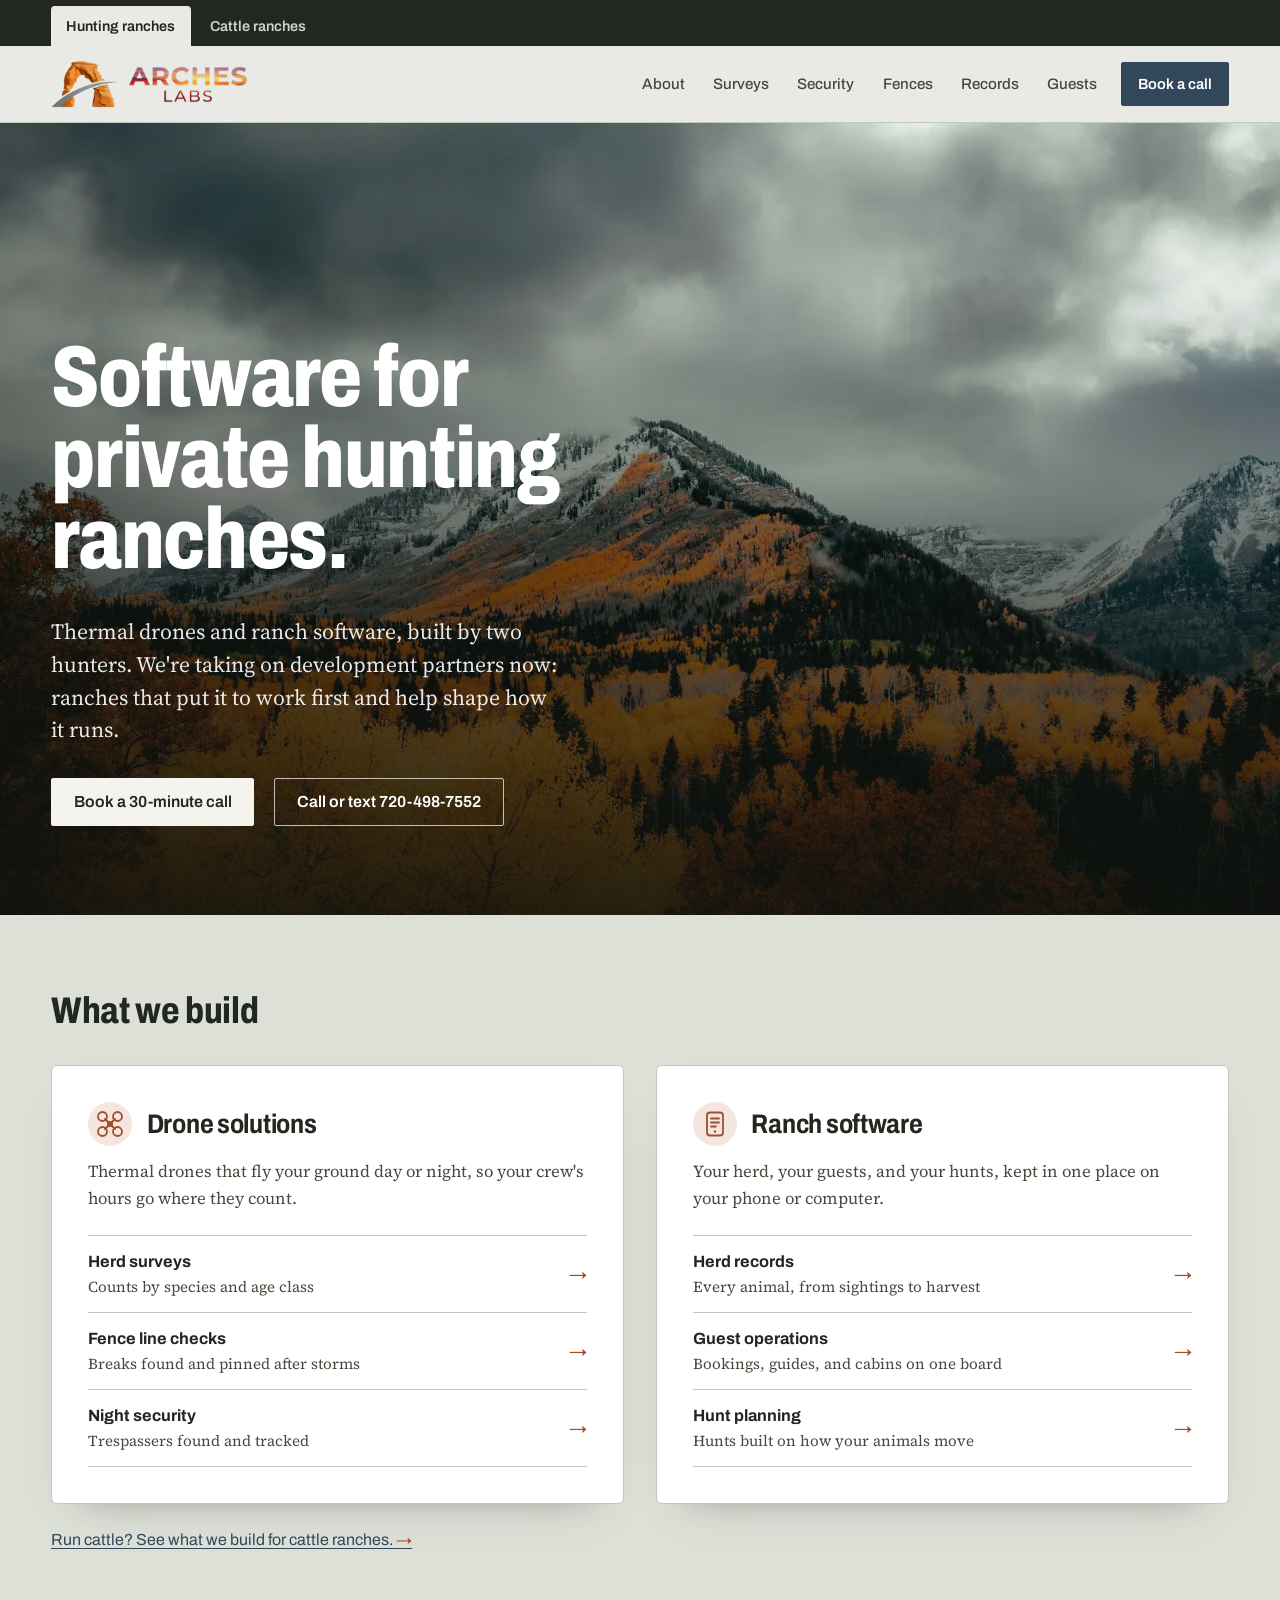
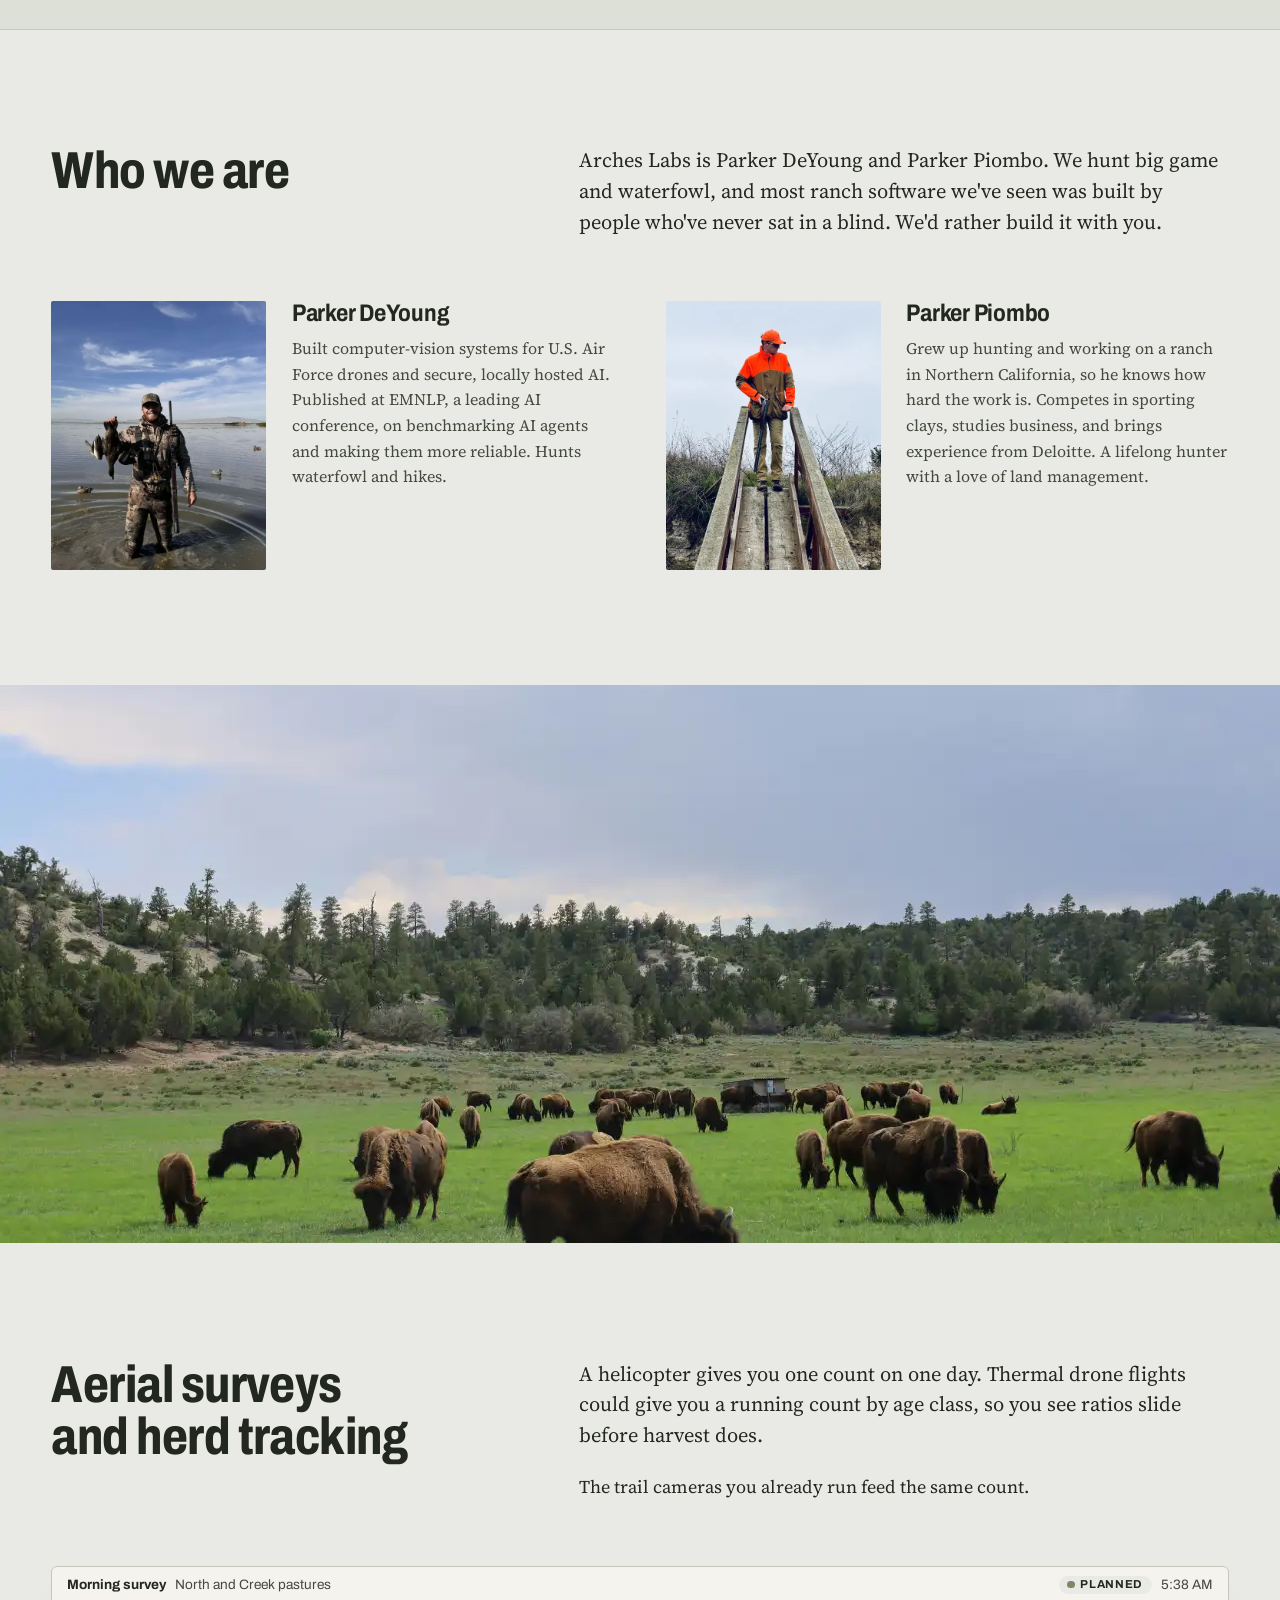
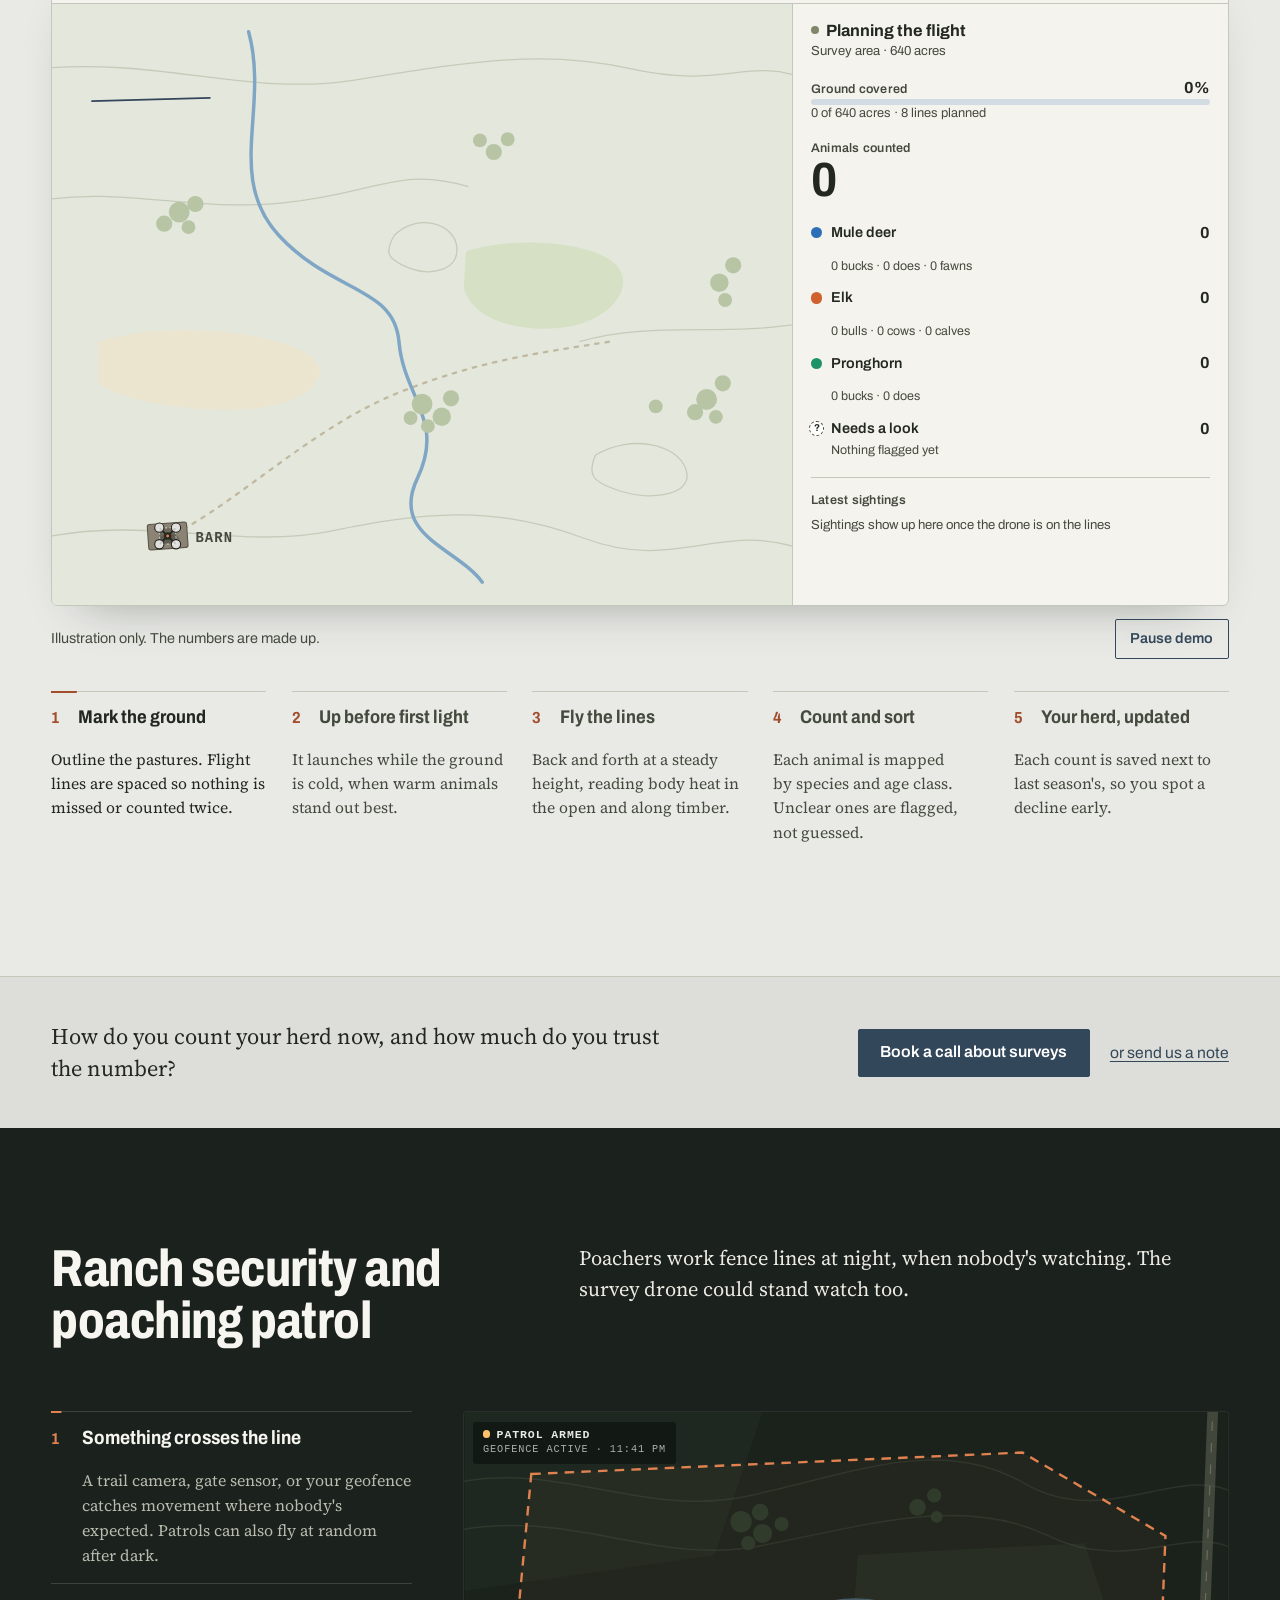
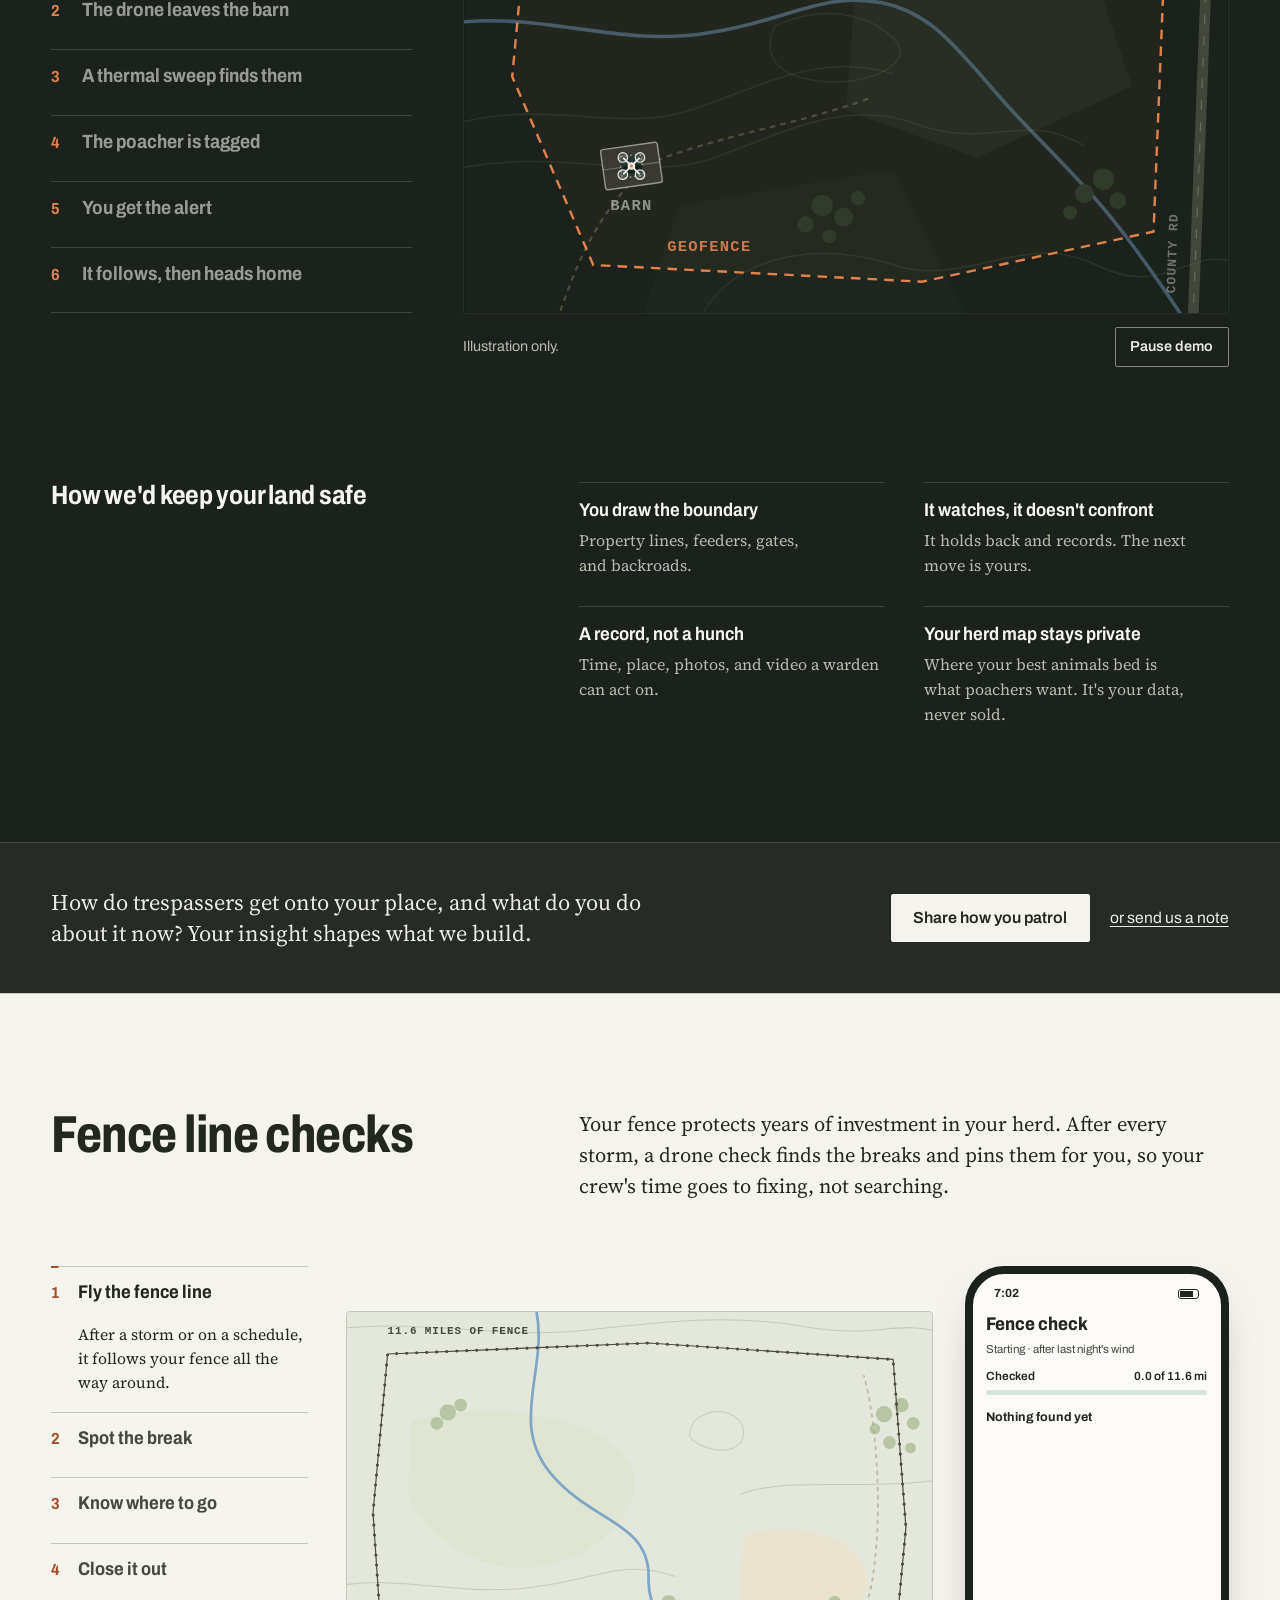
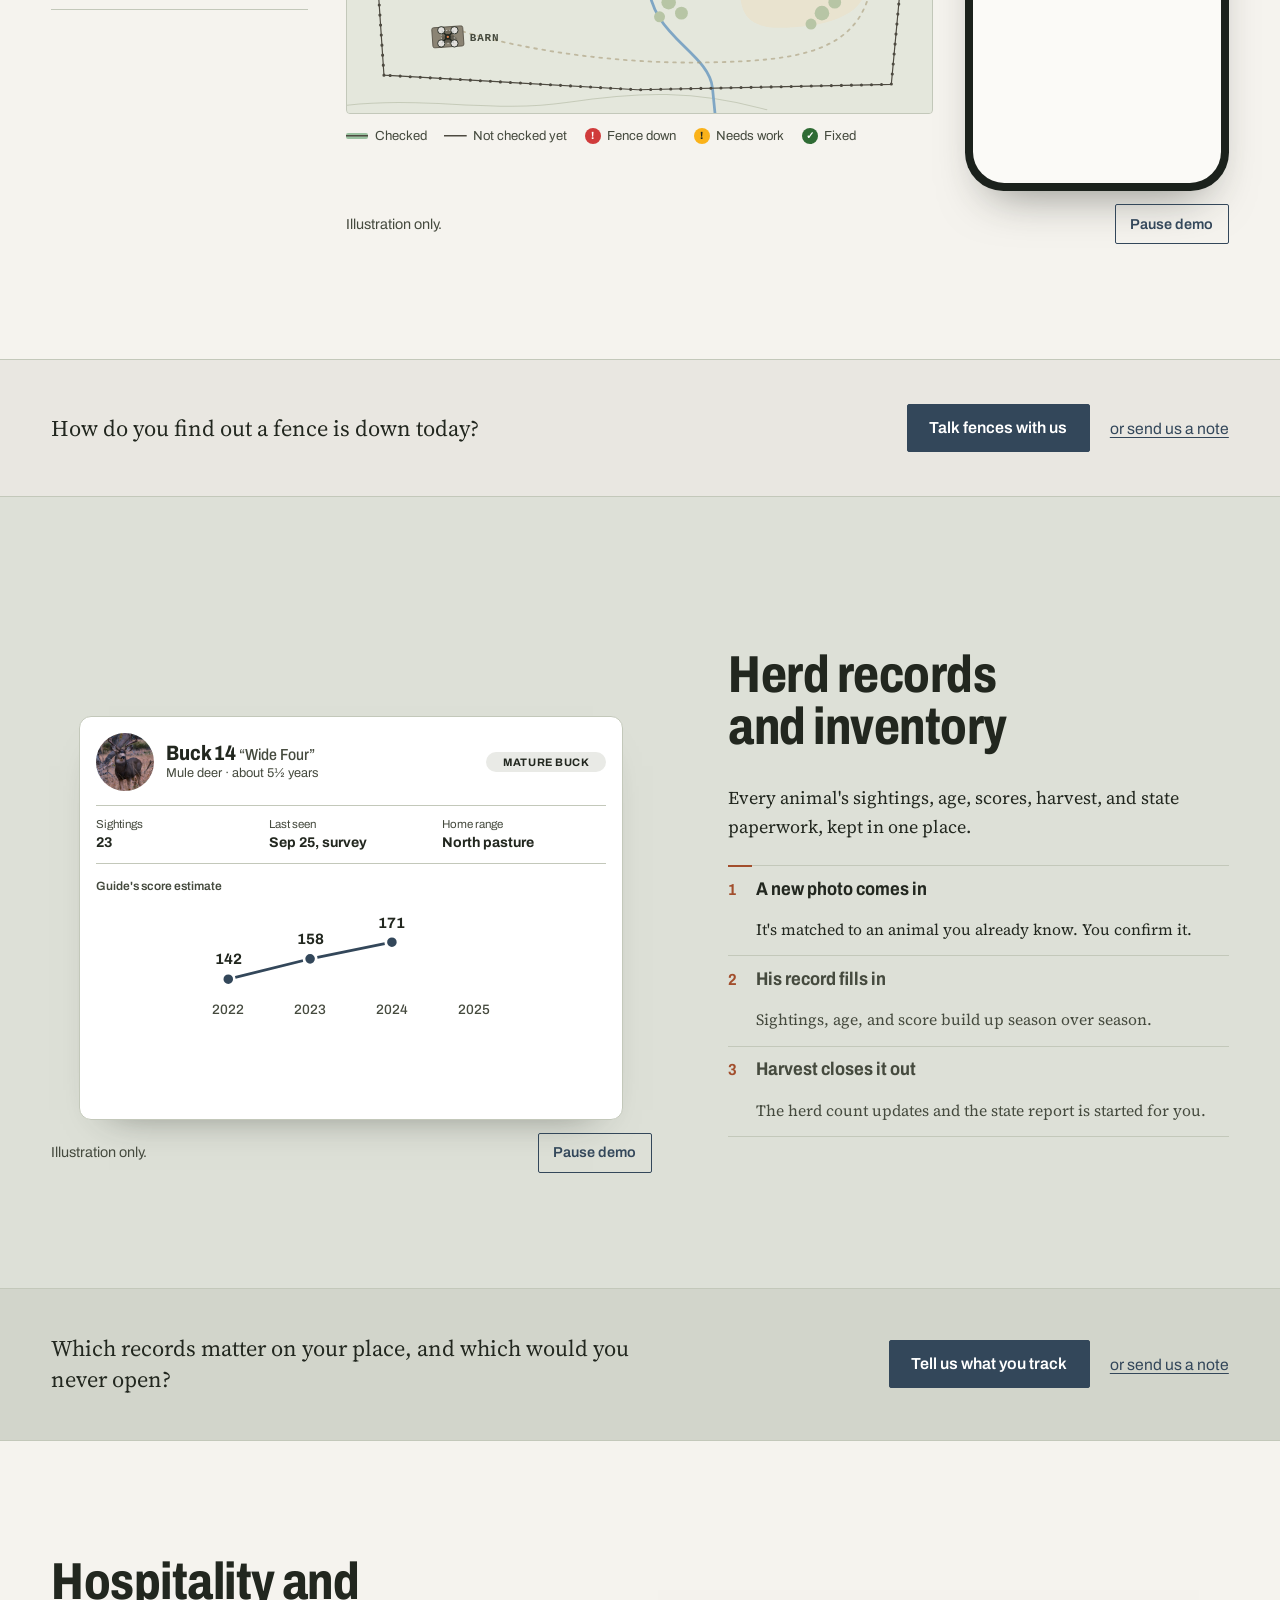
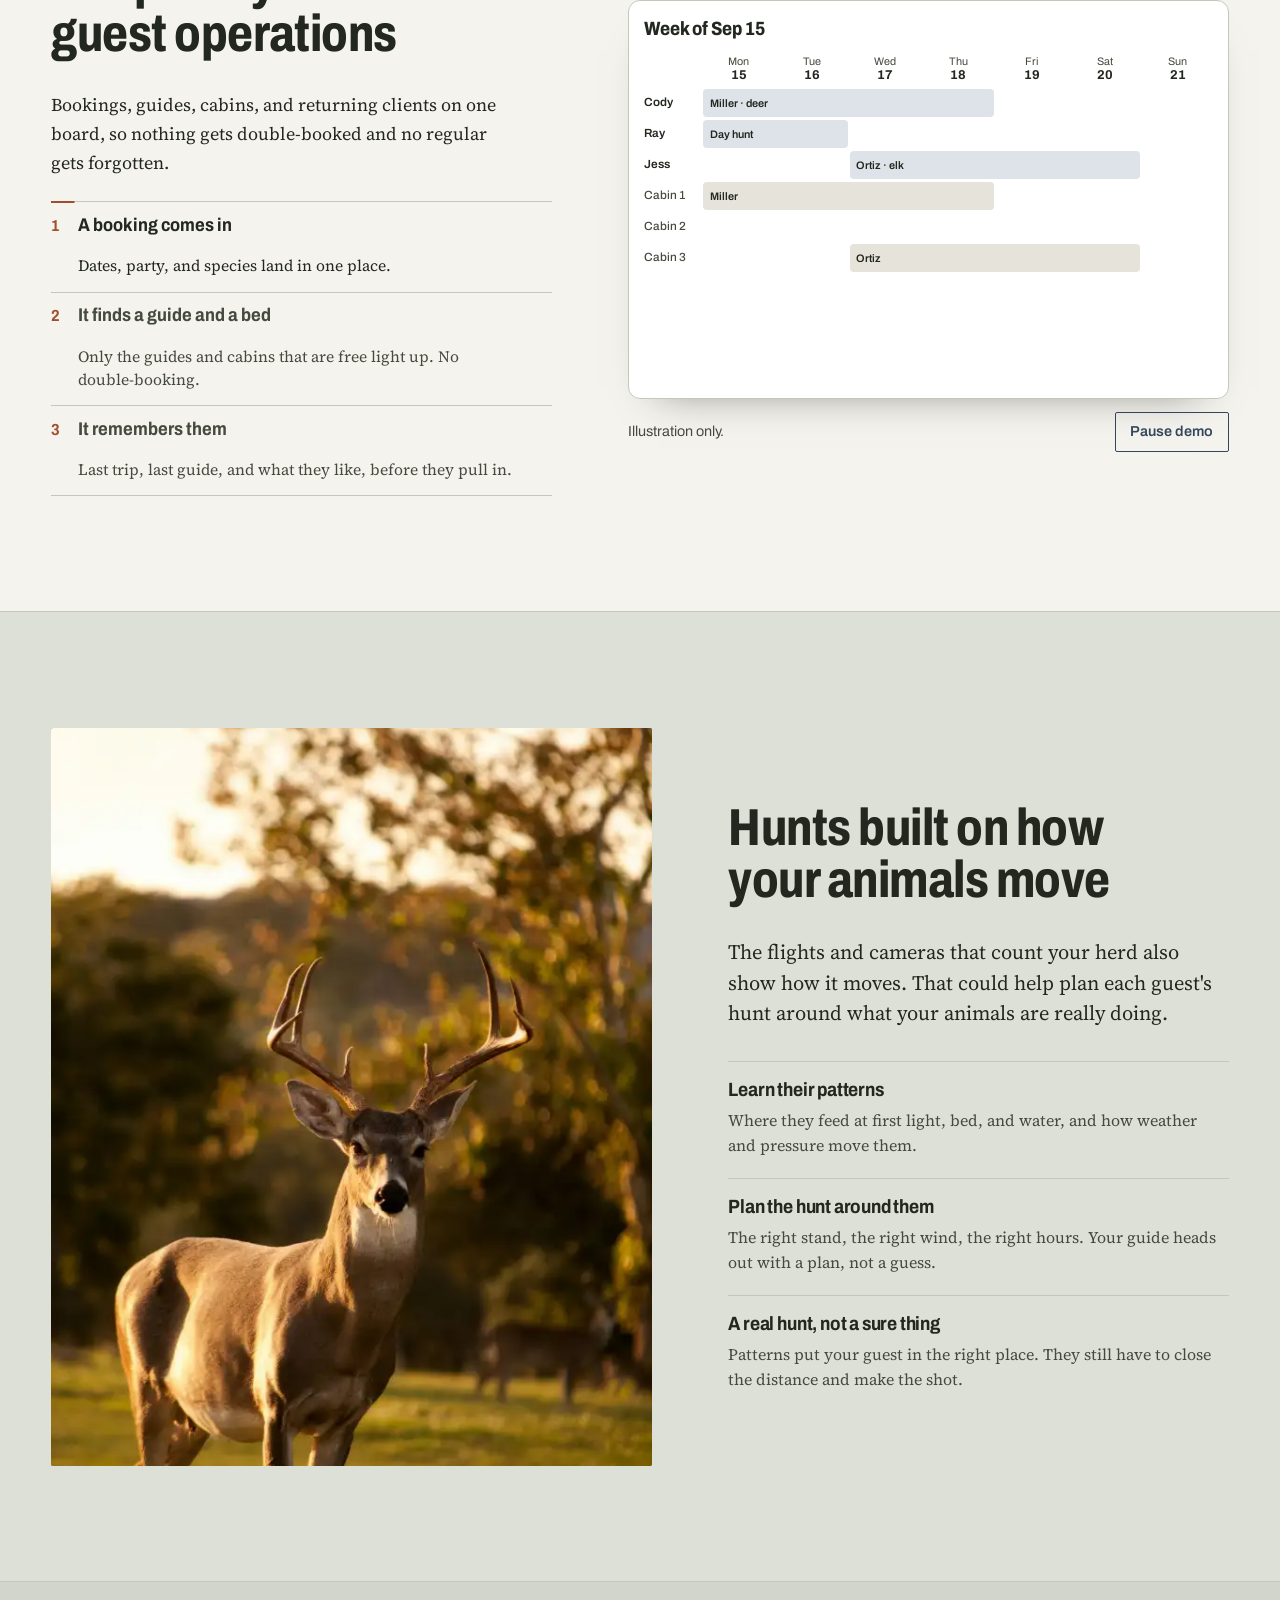
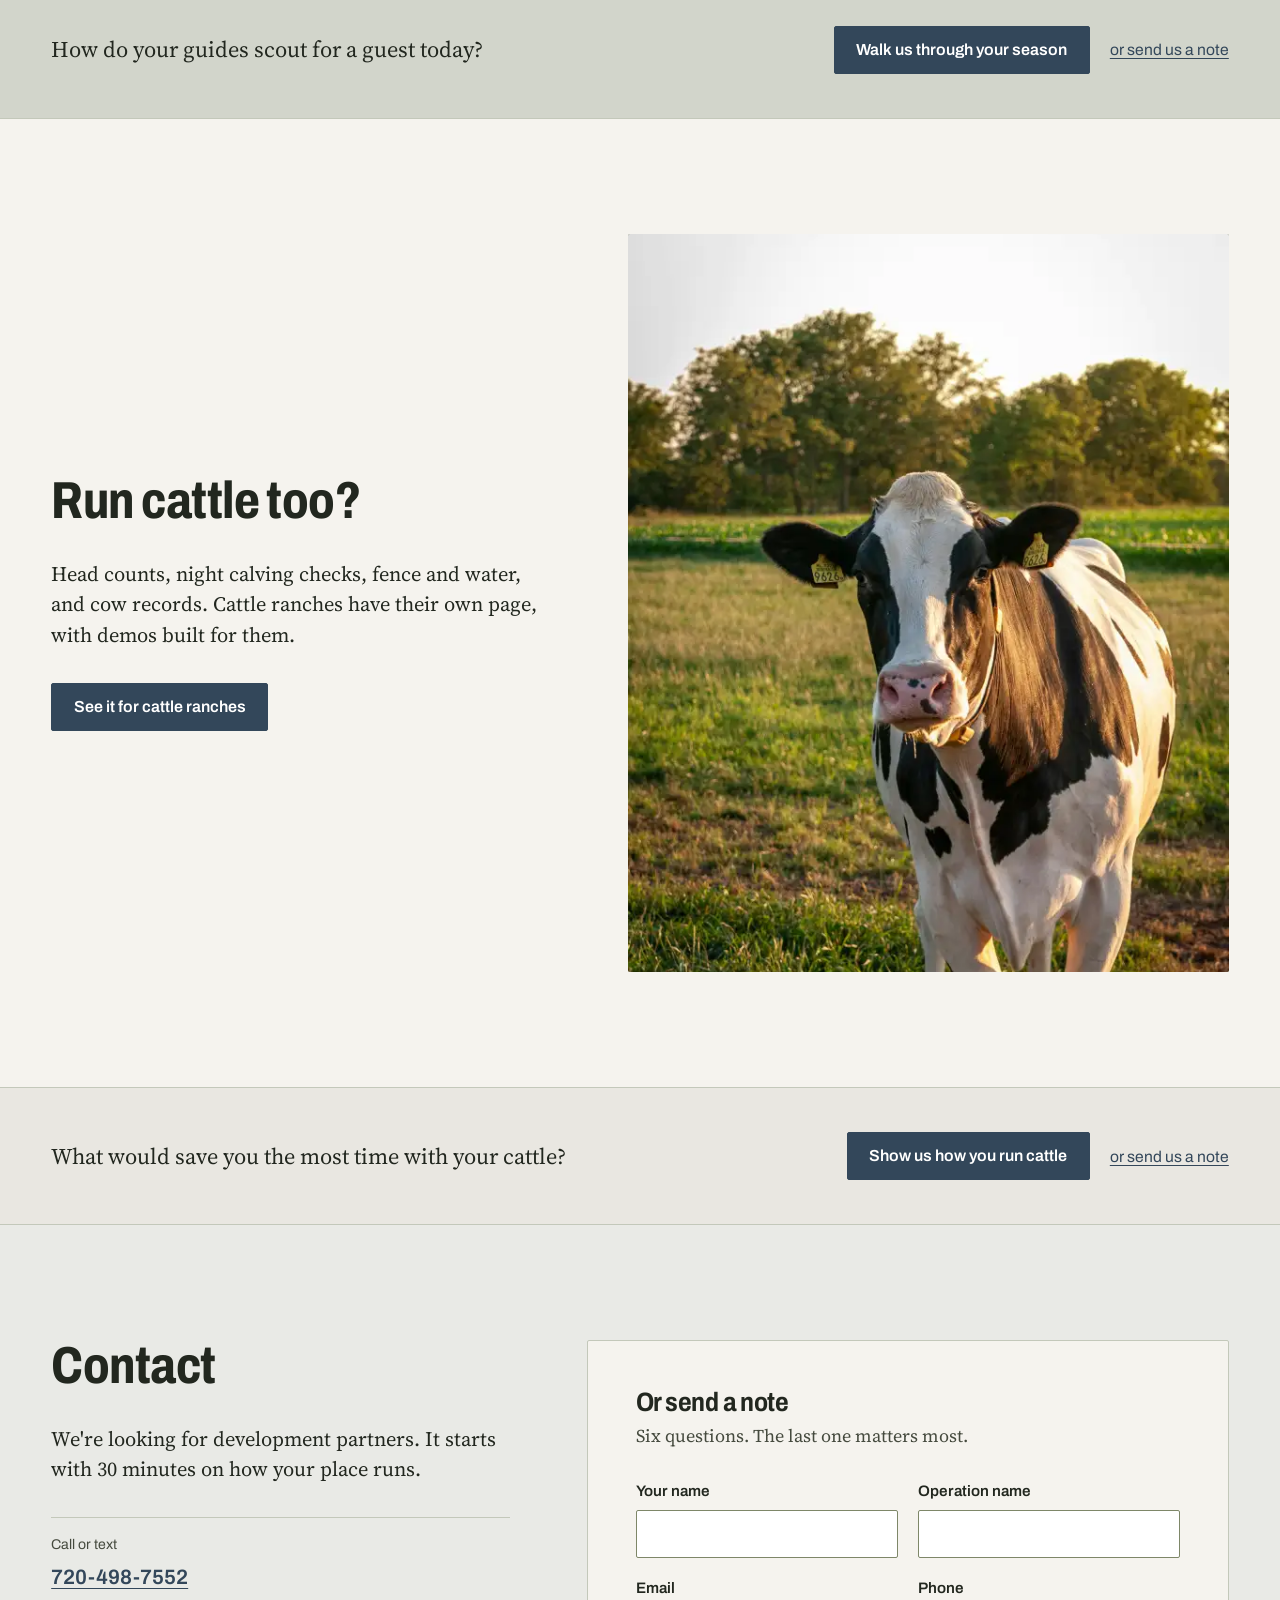
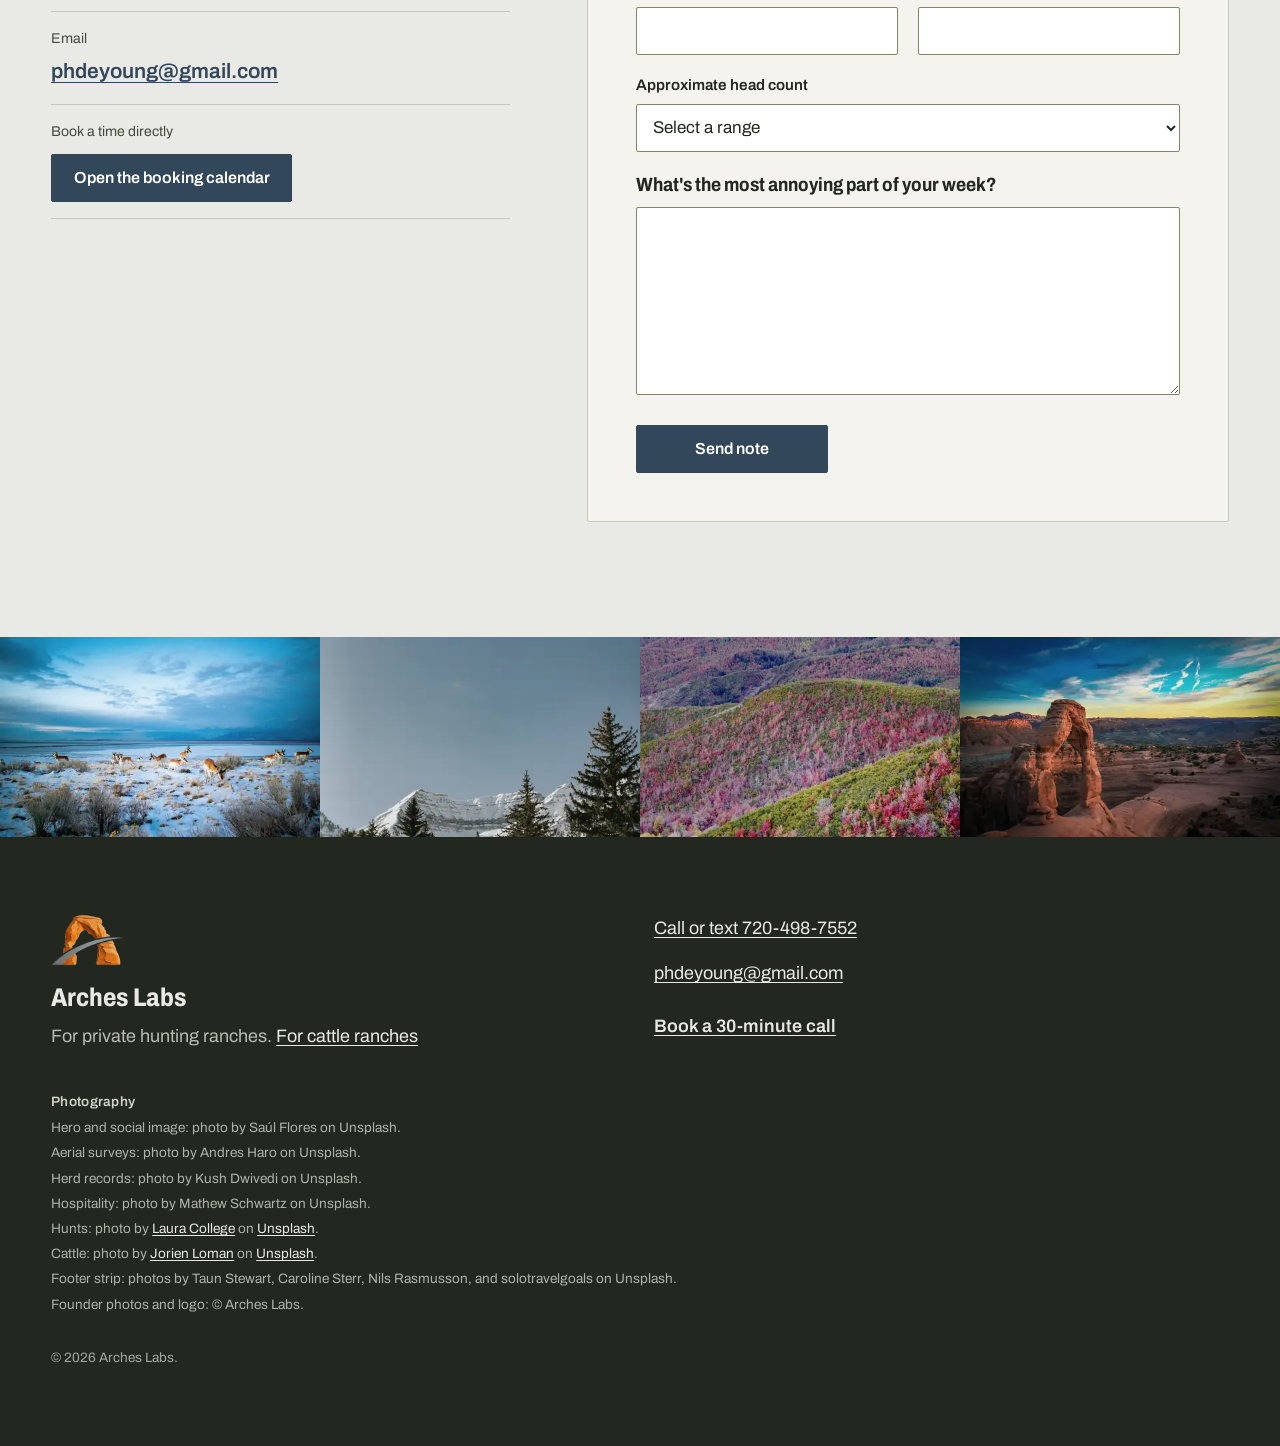
==== commit 9a600ed5: "Add cattle ranch page at /cattle/ with cattle demos and audience tabs - cattle/index.html: hero, wha" ====
--- a/index.html
+++ b/index.html
@@ -37,6 +37,8 @@
     PHONE ....... visible phone text in those same spots
     EMAIL ....... mailto: link + visible text in contact block and footer
     SITE_URL .... <link rel="canonical">, og:url, twitter:url  (also hard-coded in sitemap.xml)
+
+  The cattle page (cattle/index.html) carries a copy of these values: change both.
   ============================================================================
 -->
 
@@ -87,6 +89,14 @@
 
 <body>
 <a class="skip-link" href="#main">Skip to content</a>
+
+<!-- Who it's for: this page (hunting) and the cattle page, same site. -->
+<nav class="audience" aria-label="Who it's for">
+  <div class="page audience__inner">
+    <a class="audience__tab" href="./" aria-current="page">Hunting ranches</a>
+    <a class="audience__tab" href="cattle/">Cattle ranches</a>
+  </div>
+</nav>
 
 <header class="site-header">
   <div class="page site-header__inner">
@@ -107,7 +117,6 @@
       <a href="#fences">Fences</a>
       <a href="#records">Records</a>
       <a href="#guests">Guests</a>
-      <a href="#cattle">Cattle</a>
     </nav>
     <a class="btn btn--primary btn--small btn--book" data-book data-topic="header"
        href="https://calendar.app.google/qBJynKzATiRonKVb9">
@@ -140,9 +149,8 @@
     <div class="page hero__body">
       <h1 id="hero-title">Software for private hunting ranches.</h1>
       <p class="hero__lede">
-        Drone surveys, fence and security checks, herd records, and guest tools, built by two
-        hunters. We're taking on development partners now: ranches that put it to work first
-        and help shape how it runs.
+        Thermal drones and ranch software, built by two hunters. We're taking on development
+        partners now: ranches that put it to work first and help shape how it runs.
       </p>
       <div class="cta-row">
         <a class="btn btn--light btn--book" data-book data-topic="intro"
@@ -153,6 +161,59 @@
           Call or text 720-498-7552
         </a>
       </div>
+    </div>
+  </section>
+
+  <!-- ===================================================================
+       1b. WHAT WE BUILD
+       The two halves of the product, right under the hero: drone work and
+       ranch software. Each line jumps to the section that shows it.
+       =================================================================== -->
+  <section class="section section--solutions" aria-labelledby="solutions-title">
+    <div class="page">
+      <h2 class="solutions__title" id="solutions-title">What we build</h2>
+      <div class="solutions__grid">
+        <article class="solution">
+          <div class="solution__top">
+            <svg class="solution__icon" viewBox="0 0 44 44" aria-hidden="true" focusable="false">
+              <circle cx="22" cy="22" r="22" fill="#f3e6de"/>
+              <g fill="none" stroke="#a24e2c" stroke-width="1.8" stroke-linecap="round">
+                <path d="M17 17l10 10M27 17L17 27"/>
+                <circle cx="14.5" cy="14.5" r="4.5"/><circle cx="29.5" cy="14.5" r="4.5"/>
+                <circle cx="14.5" cy="29.5" r="4.5"/><circle cx="29.5" cy="29.5" r="4.5"/>
+              </g>
+              <circle cx="22" cy="22" r="3" fill="#a24e2c"/>
+            </svg>
+            <h3>Drone solutions</h3>
+          </div>
+          <p>Thermal drones that fly your ground day or night, so your crew's hours go where they count.</p>
+          <ul class="solution__list" role="list">
+          <li><a href="#surveys"><span class="solution__name">Herd surveys</span><span class="solution__what">Counts by species and age class</span></a></li>
+          <li><a href="#fences"><span class="solution__name">Fence line checks</span><span class="solution__what">Breaks found and pinned after storms</span></a></li>
+          <li><a href="#security"><span class="solution__name">Night security</span><span class="solution__what">Trespassers found and tracked</span></a></li>
+          </ul>
+        </article>
+        <article class="solution">
+          <div class="solution__top">
+            <svg class="solution__icon" viewBox="0 0 44 44" aria-hidden="true" focusable="false">
+              <circle cx="22" cy="22" r="22" fill="#f3e6de"/>
+              <g fill="none" stroke="#a24e2c" stroke-width="1.8" stroke-linecap="round" stroke-linejoin="round">
+                <rect x="14" y="10.5" width="16" height="23" rx="3"/>
+                <path d="M18 16.5h8M18 20.5h8M18 24.5h5"/>
+              </g>
+              <circle cx="22" cy="29.5" r="1.2" fill="#a24e2c"/>
+            </svg>
+            <h3>Ranch software</h3>
+          </div>
+          <p>Your herd, your guests, and your hunts, kept in one place on your phone or computer.</p>
+          <ul class="solution__list" role="list">
+          <li><a href="#records"><span class="solution__name">Herd records</span><span class="solution__what">Every animal, from sightings to harvest</span></a></li>
+          <li><a href="#guests"><span class="solution__name">Guest operations</span><span class="solution__what">Bookings, guides, and cabins on one board</span></a></li>
+          <li><a href="#hunts"><span class="solution__name">Hunt planning</span><span class="solution__what">Hunts built on how your animals move</span></a></li>
+          </ul>
+        </article>
+      </div>
+      <p class="solutions__more"><a href="cattle/">Run cattle? See what we build for cattle ranches.</a></p>
     </div>
   </section>
 
@@ -1039,7 +1100,9 @@
                 <span class="fp-meter"><span class="fp-meter__fill" data-el="milesBar" style="--v:1"></span></span>
                 <p class="fp-label" data-el="findLabel">2 spots need work</p>
                 <ul class="fp-finds" role="list">
-                  <li class="fp-find" data-el="find1">
+                  <li class="fp-find" data-el="find1"
+                      data-note-title="Fence down on the East line"
+                      data-note-text="About 40 ft of wire under a fallen tree. Tap for directions.">
                     <svg class="fp-thumb" viewBox="0 0 200 120" focusable="false"><use href="#fd-photo-tree" width="200" height="120"/></svg>
                     <span class="fp-find__body">
                       <span class="fp-badge fp-badge--down" data-el="badge1">Fence down</span>
@@ -1048,7 +1111,9 @@
                     </span>
                     <span class="fp-actions"><span>Directions</span><span data-el="fix1">Mark fixed</span></span>
                   </li>
-                  <li class="fp-find" data-el="find2">
+                  <li class="fp-find" data-el="find2"
+                      data-note-title="Washout at the creek crossing"
+                      data-note-text="A gap under the bottom wire on the south line. Tap for the photo.">
                     <svg class="fp-thumb" viewBox="0 0 200 120" focusable="false"><use href="#fd-photo-wash" width="200" height="120"/></svg>
                     <span class="fp-find__body">
                       <span class="fp-badge fp-badge--work">Needs work</span>
@@ -1216,7 +1281,7 @@
             <span class="book__req" data-el="request"><b>New request</b> Harlan party · 2 hunters · elk · Sep 17–19</span>
           </div>
           <div class="book__grid">
-            <span class="book__hl" data-el="hl"></span>
+            <span class="book__hl" data-el="hl" style="--c:4;--s:3"></span>
             <span class="book__day" style="--c:2">Mon<b>15</b></span>
             <span class="book__day" style="--c:3">Tue<b>16</b></span>
             <span class="book__day" style="--c:4">Wed<b>17</b></span>
@@ -1333,8 +1398,9 @@
 
   <!-- ===================================================================
        9. CATTLE OPERATIONS
-       The same tools, pointed at a cow-calf place. Photo + text, photo on the
-       right. Books under topic=cattle.
+       This page stays hunting-focused; cattle has its own page (cattle/) with
+       its own demos. This section just points cattle people there. Photo +
+       text, photo on the right. Books under topic=cattle.
        =================================================================== -->
   <section class="section feature feature--flip section--cattle" id="cattle" aria-labelledby="cattle-title">
     <div class="page feature__grid">
@@ -1352,29 +1418,14 @@
         </picture>
       </figure>
       <div class="feature__body">
-        <h2 id="cattle-title">Cattle operations</h2>
+        <h2 id="cattle-title">Run cattle too?</h2>
         <p class="lede">
-          Run cattle? Most of this carries over. The drone that counts deer can count pairs,
-          and a fence check doesn't care what's behind the wire.
+          Head counts, night calving checks, fence and water, and cow records. Cattle ranches
+          have their own page, with demos built for them.
         </p>
-        <ul class="points points--2" role="list">
-          <li>
-            <h3>Head counts by pasture</h3>
-            <p>Count pairs from the air and find the strays hung up in the brush.</p>
-          </li>
-          <li>
-            <h3>Calving checks at night</h3>
-            <p>Thermal spots a cow off by herself or a calf that's down, without the 2 AM drive.</p>
-          </li>
-          <li>
-            <h3>Fences, gates, and water</h3>
-            <p>Wire down, a gate left open, a tank running low, found before the cows find it.</p>
-          </li>
-          <li>
-            <h3>Records that follow the cow</h3>
-            <p>Tags, treatments, weights, and calving dates, ready when you sell.</p>
-          </li>
-        </ul>
+        <div class="cta-row">
+          <a class="btn btn--primary" href="cattle/">See it for cattle ranches</a>
+        </div>
       </div>
     </div>
 
@@ -1525,7 +1576,7 @@
           <img class="footer-mark" src="assets/img/logo-mark.png" width="210" height="150" loading="lazy" decoding="async" alt="">
         </picture>
         <p class="footer-brand">Arches Labs</p>
-        <p class="footer-place">For private hunting ranches</p>
+        <p class="footer-place">For private hunting ranches. <a href="cattle/">For cattle ranches</a></p>
       </div>
       <ul class="footer-contact" role="list">
         <li><a data-tel href="tel:+17204987552">Call or text 720-498-7552</a></li>
--- a/assets/css/styles.css
+++ b/assets/css/styles.css
@@ -187,6 +187,33 @@
   text-decoration: underline;
 }
 
+/* ----- audience tabs: hunting ranches | cattle ranches -----
+   A thin ink strip above the header on both pages. The current page's tab is paper, so
+   it reads as joined to the header under it. Shown at every width: the section nav is
+   hidden on phones, and this is how a cattle rancher finds their page. */
+.audience { background: var(--ink); }
+.audience__inner { display: flex; gap: 0.25rem; padding-top: 0.4rem; }
+.audience__tab {
+  display: inline-flex;
+  align-items: center;
+  min-height: 2.5rem;
+  padding: 0.3rem 0.95rem;
+  border-radius: 4px 4px 0 0;
+  font-family: var(--ui);
+  font-size: 0.9rem;
+  font-weight: 600;
+  color: #cfd2c8;
+  text-decoration: none;
+}
+.audience__tab:hover {
+  color: #fff;
+  text-decoration: underline;
+  text-decoration-color: var(--rust-light);
+  text-underline-offset: 0.35em;
+}
+.audience__tab[aria-current="page"] { background: var(--paper); color: var(--ink); text-decoration: none; }
+.audience :focus-visible { outline-color: var(--rust-light); outline-offset: -3px; }
+
 /* ----- header ----- */
 .site-header { background: var(--paper); border-bottom: 1px solid var(--line); }
 .site-header__inner {
@@ -261,6 +288,70 @@
   line-height: 1.5;
   color: rgba(255, 255, 255, 0.9);
 }
+/* cattle page: a portrait photo, so on wide screens it sits beside the headline on the
+   night ground instead of under it (the cow's face shouldn't be behind the type) */
+.hero--side { background: var(--night); }
+.hero--side .hero__img { object-position: 50% 20%; }
+@media (min-width: 64rem) {
+  .hero--side .hero__media { left: 40%; }
+  .hero--side .hero__img { object-position: 50% 30%; }
+  .hero--side::after {
+    background:
+      linear-gradient(to right, var(--night) 40%, rgba(27, 33, 28, 0) 56%),
+      linear-gradient(to top, rgba(16, 19, 14, 0.5) 0%, rgba(16, 19, 14, 0) 30%);
+  }
+  .hero--side .hero__lede { max-width: 26rem; }
+}
+
+/* ----- what we build: drone solutions and ranch software, right under the hero -----
+   Two equal white panels on a stone band. Each line is a link down to the section that
+   shows it, so the panels double as a table of contents. */
+.section--solutions { padding-block: clamp(3rem, 6vw, 5.5rem); }
+.solutions__title { margin: 0 0 clamp(1.5rem, 3vw, 2.25rem); font-size: clamp(1.7rem, 1.2rem + 1.4vw, 2.4rem); }
+.solutions__grid { display: grid; gap: 1.25rem clamp(1.25rem, 2.5vw, 2rem); }
+@media (min-width: 56rem) {
+  .solutions__grid { grid-template-columns: repeat(2, minmax(0, 1fr)); }
+}
+.solution {
+  display: flex;
+  flex-direction: column;
+  padding: clamp(1.5rem, 3vw, 2.25rem);
+  border: 1px solid var(--line);
+  border-radius: 6px;
+  background: #fff;
+  box-shadow: 0 20px 40px -32px rgba(34, 39, 31, 0.55);
+}
+.solution__top { display: flex; align-items: center; gap: 0.9rem; margin-bottom: 0.8rem; }
+.solution__icon { flex: none; width: 2.75rem; height: 2.75rem; }
+.solution h3 { margin: 0; font-size: clamp(1.45rem, 1.2rem + 0.6vw, 1.8rem); }
+.solution > p { margin: 0 0 1.4rem; font-size: 1.05rem; color: var(--ink-soft); }
+.solution__list { list-style: none; margin: auto 0 0; padding: 0; }
+.solution__list a {
+  display: grid;
+  grid-template-columns: minmax(0, 1fr) auto;
+  column-gap: 1rem;
+  align-items: center;
+  padding: 0.8rem 0;
+  border-top: 1px solid var(--line);
+  color: var(--ink);
+  text-decoration: none;
+}
+.solution__list li:last-child a { border-bottom: 1px solid var(--line); }
+.solution__name { grid-column: 1; font-family: var(--ui); font-size: 1.02rem; font-weight: 700; }
+.solution__what { grid-column: 1; font-size: 0.95rem; color: var(--ink-soft); }
+.solution__list a::after {
+  content: "→";
+  grid-column: 2;
+  grid-row: 1 / span 2;
+  font-family: var(--ui);
+  color: var(--rust);
+  transition: transform 150ms ease;
+}
+.solution__list a:hover { color: var(--ink); }
+.solution__list a:hover .solution__name { text-decoration: underline; text-decoration-color: var(--rust); text-underline-offset: 0.2em; }
+.solution__list a:hover::after { transform: translateX(3px); }
+.solutions__more { margin: 1.4rem 0 0; font-family: var(--ui); font-size: 1rem; }
+.solutions__more a::after { content: " →"; color: var(--rust); }
 
 /* ----- who we are ----- */
 .founders {
@@ -313,6 +404,10 @@
   --sp-deer: #2d6fb7;
   --sp-elk: #d0602e;
   --sp-pronghorn: #1c9269;
+  /* cattle page head count: the same three validated hues */
+  --sp-cow: #2d6fb7;
+  --sp-calf: #1c9269;
+  --sp-bull: #d0602e;
   --up-good: #2e6b34;
   margin-top: clamp(2.75rem, 5vw, 4.5rem);
 }
@@ -388,6 +483,9 @@
 .sd-a--deer circle { fill: var(--sp-deer); }
 .sd-a--elk circle { fill: var(--sp-elk); }
 .sd-a--pronghorn circle { fill: var(--sp-pronghorn); }
+.sd-a--cow circle { fill: var(--sp-cow); }
+.sd-a--calf circle { fill: var(--sp-calf); }
+.sd-a--bull circle { fill: var(--sp-bull); }
 .sd-a--unknown circle { fill: #fff; stroke: var(--ink-soft); stroke-width: 1.4; stroke-dasharray: 2.4 1.6; }
 .sd-a--unknown text { font: 700 7px/1 var(--ui); fill: var(--ink); text-anchor: middle; }
 /* no JS: the finished survey, so no live camera */
@@ -499,6 +597,9 @@
 .sp-sw--deer { background: var(--sp-deer); }
 .sp-sw--elk { background: var(--sp-elk); }
 .sp-sw--pronghorn { background: var(--sp-pronghorn); }
+.sp-sw--cow { background: var(--sp-cow); }
+.sp-sw--calf { background: var(--sp-calf); }
+.sp-sw--bull { background: var(--sp-bull); }
 .sp-sw--review {
   display: inline-grid;
   place-items: center;
@@ -523,6 +624,9 @@
 .sp-bar__fill--deer { background: var(--sp-deer); }
 .sp-bar__fill--elk { background: var(--sp-elk); }
 .sp-bar__fill--pronghorn { background: var(--sp-pronghorn); }
+.sp-bar__fill--cow { background: var(--sp-cow); }
+.sp-bar__fill--calf { background: var(--sp-calf); }
+.sp-bar__fill--bull { background: var(--sp-bull); }
 .sp-classes { grid-column: 2 / -1; margin-top: 0.2rem; font-size: 0.78rem; color: var(--ink-soft); }
 
 /* bottom of the panel: sightings while flying, last-fall comparison once landed.
@@ -736,13 +840,14 @@
 
 /* ----- section bands -----
    Every section below the survey photo sits on its own band so one topic ends before the
-   next begins: night (security), mist (fences), stone (records), mist (guests), stone
+   next begins (and "what we build" sits on stone under the hero): night (security), mist (fences), stone (records), mist (guests), stone
    (hunts), mist (cattle), paper (contact). A hairline marks the edge wherever two light
-   bands meet. */
-.section--fence, .section--hospitality, .section--cattle { background: var(--mist); }
-.section--records, .section--hunts { background: var(--stone); }
-.section--fence, .section--records, .section--hospitality, .section--hunts, .section--cattle,
-.section--contact { border-top: 1px solid var(--line); }
+   bands meet. The cattle page runs the same way: stone (counts), night (calving), mist
+   (fence and water), stone (records), mist (grazing), paper (contact). */
+.section--fence, .section--hospitality, .section--cattle, .section--grazing { background: var(--mist); }
+.section--solutions, .section--records, .section--hunts, .section--counts { background: var(--stone); }
+.section--who, .section--fence, .section--records, .section--hospitality, .section--hunts,
+.section--cattle, .section--counts, .section--grazing, .section--contact { border-top: 1px solid var(--line); }
 
 /* ----- lists of short points (security "keep your land safe", guests "hunts") ----- */
 .safe { margin-top: var(--space); }
@@ -1083,6 +1188,7 @@
 .fl-key--down { background: var(--down); color: #fff; }
 .fl-key--work { background: var(--work); color: var(--ink); }
 .fl-key--fixed { background: var(--fixed); color: #fff; }
+.fl-key--tank { width: 0.9rem; height: 0.9rem; border-radius: 50%; background: #a9c6da; box-shadow: inset 0 0 0 1.5px #4d4a40; }
 
 /* the phone */
 .fence__phone {
@@ -1266,6 +1372,8 @@
 }
 .rec__cam { position: relative; flex: none; width: 6rem; aspect-ratio: 4 / 3; overflow: hidden; border-radius: 6px; background: #333; }
 .rec__cam img { width: 100%; height: 100%; object-fit: cover; object-position: 50% 30%; filter: grayscale(1) contrast(1.15) brightness(0.92); }
+.rec__cam--tag { display: grid; place-items: center; background: #e6e2d3; }
+.rec__cam--tag svg { width: 58%; height: auto; }
 .rec__stamp {
   position: absolute;
   inset: auto 0 0;
@@ -1396,9 +1504,15 @@
 .book__bk--cabin { background: #e6e4da; }
 .book__bk--new { background: var(--rust); color: #fff; transform-origin: left center; transition: transform 380ms ease, opacity 200ms linear; }
 .demo--live .book__bk--new:not(.is-shown) { opacity: 0; transform: scaleX(0.1); }
+/* grazing plan: a pasture resting (hatched), including one that starts resting this week */
+.book__bk--rest {
+  background: repeating-linear-gradient(135deg, #efede6 0 5px, #e3e0d6 5px 10px);
+  color: var(--ink-soft);
+  font-weight: 500;
+}
 .book__hl {
   grid-row: 1 / -1;
-  grid-column: 4 / span 3;
+  grid-column: var(--c) / span var(--s);
   border-radius: 6px;
   background: rgba(162, 78, 44, 0.1);
   opacity: 0;
--- a/assets/css/styles.css
+++ b/assets/css/styles.css
@@ -187,6 +187,33 @@
   text-decoration: underline;
 }
 
+/* ----- audience tabs: hunting ranches | cattle ranches -----
+   A thin ink strip above the header on both pages. The current page's tab is paper, so
+   it reads as joined to the header under it. Shown at every width: the section nav is
+   hidden on phones, and this is how a cattle rancher finds their page. */
+.audience { background: var(--ink); }
+.audience__inner { display: flex; gap: 0.25rem; padding-top: 0.4rem; }
+.audience__tab {
+  display: inline-flex;
+  align-items: center;
+  min-height: 2.5rem;
+  padding: 0.3rem 0.95rem;
+  border-radius: 4px 4px 0 0;
+  font-family: var(--ui);
+  font-size: 0.9rem;
+  font-weight: 600;
+  color: #cfd2c8;
+  text-decoration: none;
+}
+.audience__tab:hover {
+  color: #fff;
+  text-decoration: underline;
+  text-decoration-color: var(--rust-light);
+  text-underline-offset: 0.35em;
+}
+.audience__tab[aria-current="page"] { background: var(--paper); color: var(--ink); text-decoration: none; }
+.audience :focus-visible { outline-color: var(--rust-light); outline-offset: -3px; }
+
 /* ----- header ----- */
 .site-header { background: var(--paper); border-bottom: 1px solid var(--line); }
 .site-header__inner {
@@ -261,6 +288,70 @@
   line-height: 1.5;
   color: rgba(255, 255, 255, 0.9);
 }
+/* cattle page: a portrait photo, so on wide screens it sits beside the headline on the
+   night ground instead of under it (the cow's face shouldn't be behind the type) */
+.hero--side { background: var(--night); }
+.hero--side .hero__img { object-position: 50% 20%; }
+@media (min-width: 64rem) {
+  .hero--side .hero__media { left: 40%; }
+  .hero--side .hero__img { object-position: 50% 30%; }
+  .hero--side::after {
+    background:
+      linear-gradient(to right, var(--night) 40%, rgba(27, 33, 28, 0) 56%),
+      linear-gradient(to top, rgba(16, 19, 14, 0.5) 0%, rgba(16, 19, 14, 0) 30%);
+  }
+  .hero--side .hero__lede { max-width: 26rem; }
+}
+
+/* ----- what we build: drone solutions and ranch software, right under the hero -----
+   Two equal white panels on a stone band. Each line is a link down to the section that
+   shows it, so the panels double as a table of contents. */
+.section--solutions { padding-block: clamp(3rem, 6vw, 5.5rem); }
+.solutions__title { margin: 0 0 clamp(1.5rem, 3vw, 2.25rem); font-size: clamp(1.7rem, 1.2rem + 1.4vw, 2.4rem); }
+.solutions__grid { display: grid; gap: 1.25rem clamp(1.25rem, 2.5vw, 2rem); }
+@media (min-width: 56rem) {
+  .solutions__grid { grid-template-columns: repeat(2, minmax(0, 1fr)); }
+}
+.solution {
+  display: flex;
+  flex-direction: column;
+  padding: clamp(1.5rem, 3vw, 2.25rem);
+  border: 1px solid var(--line);
+  border-radius: 6px;
+  background: #fff;
+  box-shadow: 0 20px 40px -32px rgba(34, 39, 31, 0.55);
+}
+.solution__top { display: flex; align-items: center; gap: 0.9rem; margin-bottom: 0.8rem; }
+.solution__icon { flex: none; width: 2.75rem; height: 2.75rem; }
+.solution h3 { margin: 0; font-size: clamp(1.45rem, 1.2rem + 0.6vw, 1.8rem); }
+.solution > p { margin: 0 0 1.4rem; font-size: 1.05rem; color: var(--ink-soft); }
+.solution__list { list-style: none; margin: auto 0 0; padding: 0; }
+.solution__list a {
+  display: grid;
+  grid-template-columns: minmax(0, 1fr) auto;
+  column-gap: 1rem;
+  align-items: center;
+  padding: 0.8rem 0;
+  border-top: 1px solid var(--line);
+  color: var(--ink);
+  text-decoration: none;
+}
+.solution__list li:last-child a { border-bottom: 1px solid var(--line); }
+.solution__name { grid-column: 1; font-family: var(--ui); font-size: 1.02rem; font-weight: 700; }
+.solution__what { grid-column: 1; font-size: 0.95rem; color: var(--ink-soft); }
+.solution__list a::after {
+  content: "→";
+  grid-column: 2;
+  grid-row: 1 / span 2;
+  font-family: var(--ui);
+  color: var(--rust);
+  transition: transform 150ms ease;
+}
+.solution__list a:hover { color: var(--ink); }
+.solution__list a:hover .solution__name { text-decoration: underline; text-decoration-color: var(--rust); text-underline-offset: 0.2em; }
+.solution__list a:hover::after { transform: translateX(3px); }
+.solutions__more { margin: 1.4rem 0 0; font-family: var(--ui); font-size: 1rem; }
+.solutions__more a::after { content: " →"; color: var(--rust); }
 
 /* ----- who we are ----- */
 .founders {
@@ -313,6 +404,10 @@
   --sp-deer: #2d6fb7;
   --sp-elk: #d0602e;
   --sp-pronghorn: #1c9269;
+  /* cattle page head count: the same three validated hues */
+  --sp-cow: #2d6fb7;
+  --sp-calf: #1c9269;
+  --sp-bull: #d0602e;
   --up-good: #2e6b34;
   margin-top: clamp(2.75rem, 5vw, 4.5rem);
 }
@@ -388,6 +483,9 @@
 .sd-a--deer circle { fill: var(--sp-deer); }
 .sd-a--elk circle { fill: var(--sp-elk); }
 .sd-a--pronghorn circle { fill: var(--sp-pronghorn); }
+.sd-a--cow circle { fill: var(--sp-cow); }
+.sd-a--calf circle { fill: var(--sp-calf); }
+.sd-a--bull circle { fill: var(--sp-bull); }
 .sd-a--unknown circle { fill: #fff; stroke: var(--ink-soft); stroke-width: 1.4; stroke-dasharray: 2.4 1.6; }
 .sd-a--unknown text { font: 700 7px/1 var(--ui); fill: var(--ink); text-anchor: middle; }
 /* no JS: the finished survey, so no live camera */
@@ -499,6 +597,9 @@
 .sp-sw--deer { background: var(--sp-deer); }
 .sp-sw--elk { background: var(--sp-elk); }
 .sp-sw--pronghorn { background: var(--sp-pronghorn); }
+.sp-sw--cow { background: var(--sp-cow); }
+.sp-sw--calf { background: var(--sp-calf); }
+.sp-sw--bull { background: var(--sp-bull); }
 .sp-sw--review {
   display: inline-grid;
   place-items: center;
@@ -523,6 +624,9 @@
 .sp-bar__fill--deer { background: var(--sp-deer); }
 .sp-bar__fill--elk { background: var(--sp-elk); }
 .sp-bar__fill--pronghorn { background: var(--sp-pronghorn); }
+.sp-bar__fill--cow { background: var(--sp-cow); }
+.sp-bar__fill--calf { background: var(--sp-calf); }
+.sp-bar__fill--bull { background: var(--sp-bull); }
 .sp-classes { grid-column: 2 / -1; margin-top: 0.2rem; font-size: 0.78rem; color: var(--ink-soft); }
 
 /* bottom of the panel: sightings while flying, last-fall comparison once landed.
@@ -736,13 +840,14 @@
 
 /* ----- section bands -----
    Every section below the survey photo sits on its own band so one topic ends before the
-   next begins: night (security), mist (fences), stone (records), mist (guests), stone
+   next begins (and "what we build" sits on stone under the hero): night (security), mist (fences), stone (records), mist (guests), stone
    (hunts), mist (cattle), paper (contact). A hairline marks the edge wherever two light
-   bands meet. */
-.section--fence, .section--hospitality, .section--cattle { background: var(--mist); }
-.section--records, .section--hunts { background: var(--stone); }
-.section--fence, .section--records, .section--hospitality, .section--hunts, .section--cattle,
-.section--contact { border-top: 1px solid var(--line); }
+   bands meet. The cattle page runs the same way: stone (counts), night (calving), mist
+   (fence and water), stone (records), mist (grazing), paper (contact). */
+.section--fence, .section--hospitality, .section--cattle, .section--grazing { background: var(--mist); }
+.section--solutions, .section--records, .section--hunts, .section--counts { background: var(--stone); }
+.section--who, .section--fence, .section--records, .section--hospitality, .section--hunts,
+.section--cattle, .section--counts, .section--grazing, .section--contact { border-top: 1px solid var(--line); }
 
 /* ----- lists of short points (security "keep your land safe", guests "hunts") ----- */
 .safe { margin-top: var(--space); }
@@ -1083,6 +1188,7 @@
 .fl-key--down { background: var(--down); color: #fff; }
 .fl-key--work { background: var(--work); color: var(--ink); }
 .fl-key--fixed { background: var(--fixed); color: #fff; }
+.fl-key--tank { width: 0.9rem; height: 0.9rem; border-radius: 50%; background: #a9c6da; box-shadow: inset 0 0 0 1.5px #4d4a40; }
 
 /* the phone */
 .fence__phone {
@@ -1266,6 +1372,8 @@
 }
 .rec__cam { position: relative; flex: none; width: 6rem; aspect-ratio: 4 / 3; overflow: hidden; border-radius: 6px; background: #333; }
 .rec__cam img { width: 100%; height: 100%; object-fit: cover; object-position: 50% 30%; filter: grayscale(1) contrast(1.15) brightness(0.92); }
+.rec__cam--tag { display: grid; place-items: center; background: #e6e2d3; }
+.rec__cam--tag svg { width: 58%; height: auto; }
 .rec__stamp {
   position: absolute;
   inset: auto 0 0;
@@ -1396,9 +1504,15 @@
 .book__bk--cabin { background: #e6e4da; }
 .book__bk--new { background: var(--rust); color: #fff; transform-origin: left center; transition: transform 380ms ease, opacity 200ms linear; }
 .demo--live .book__bk--new:not(.is-shown) { opacity: 0; transform: scaleX(0.1); }
+/* grazing plan: a pasture resting (hatched), including one that starts resting this week */
+.book__bk--rest {
+  background: repeating-linear-gradient(135deg, #efede6 0 5px, #e3e0d6 5px 10px);
+  color: var(--ink-soft);
+  font-weight: 500;
+}
 .book__hl {
   grid-row: 1 / -1;
-  grid-column: 4 / span 3;
+  grid-column: var(--c) / span var(--s);
   border-radius: 6px;
   background: rgba(162, 78, 44, 0.1);
   opacity: 0;
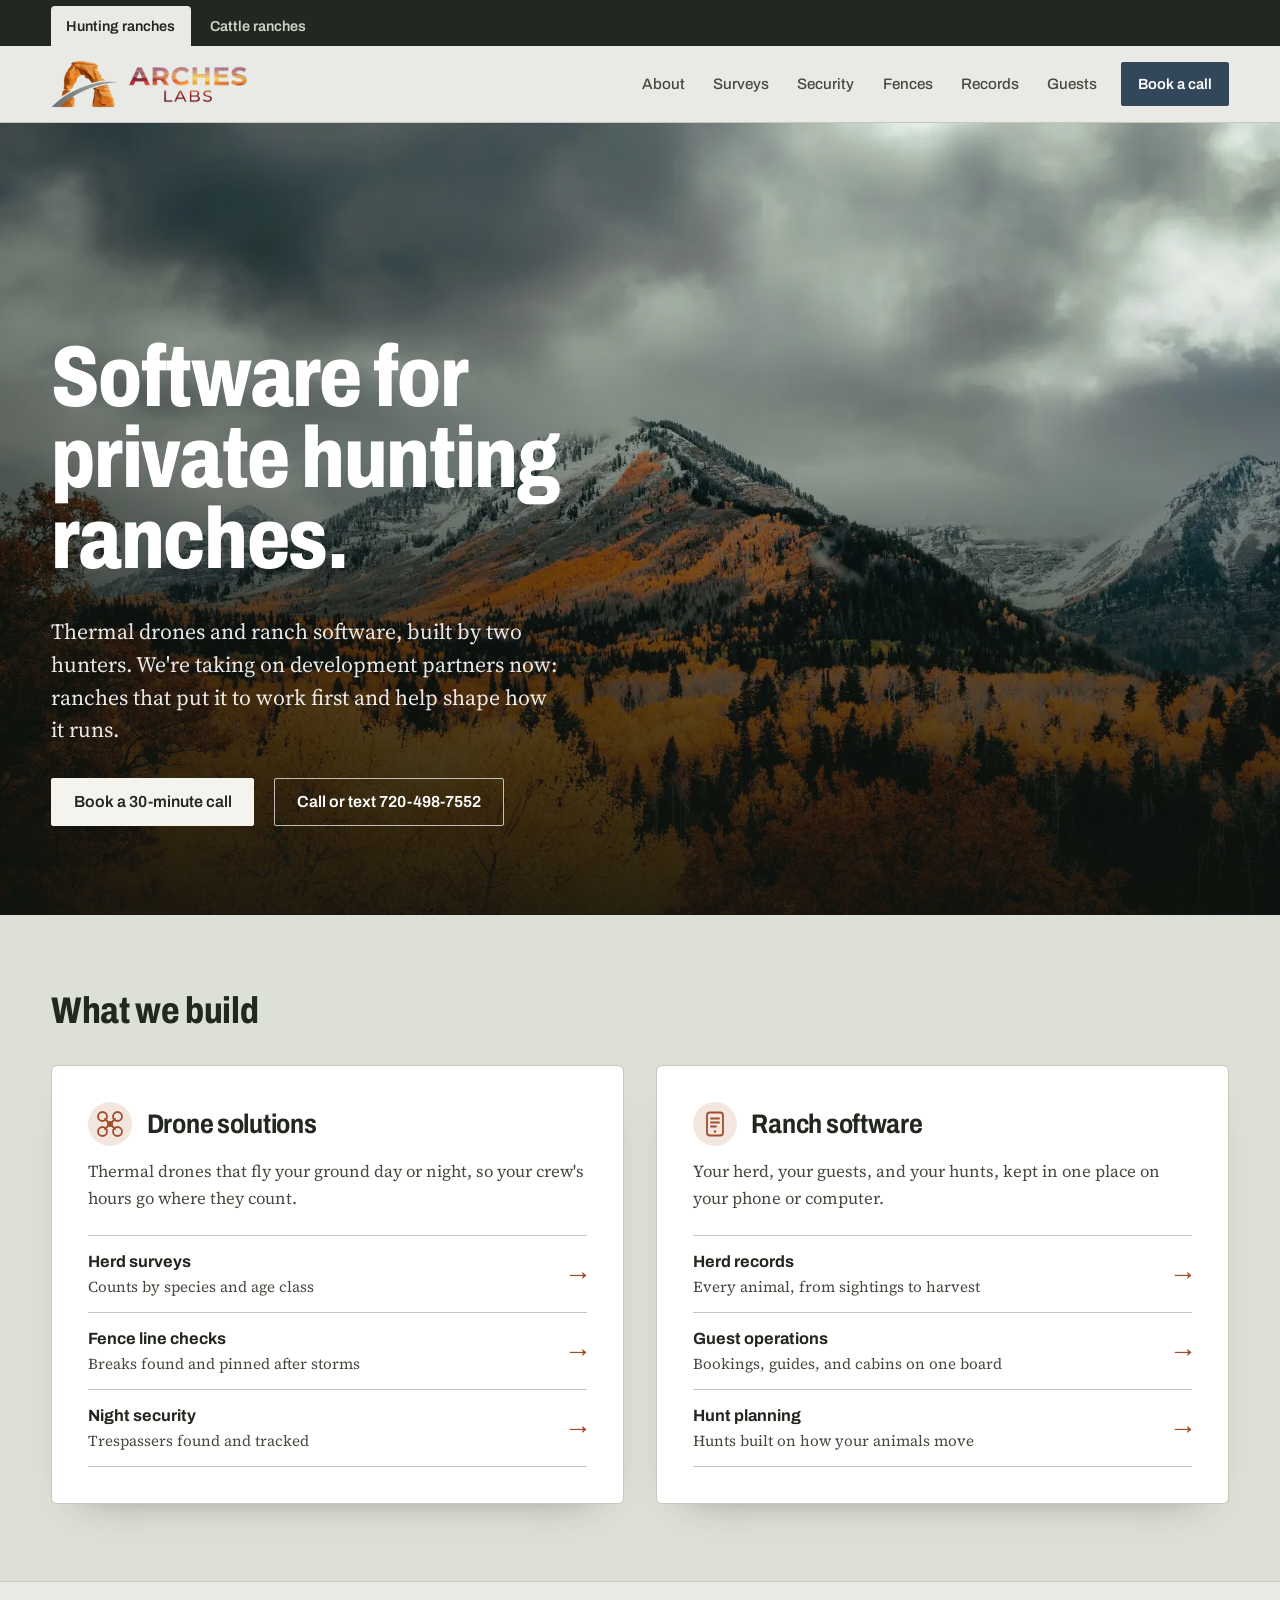
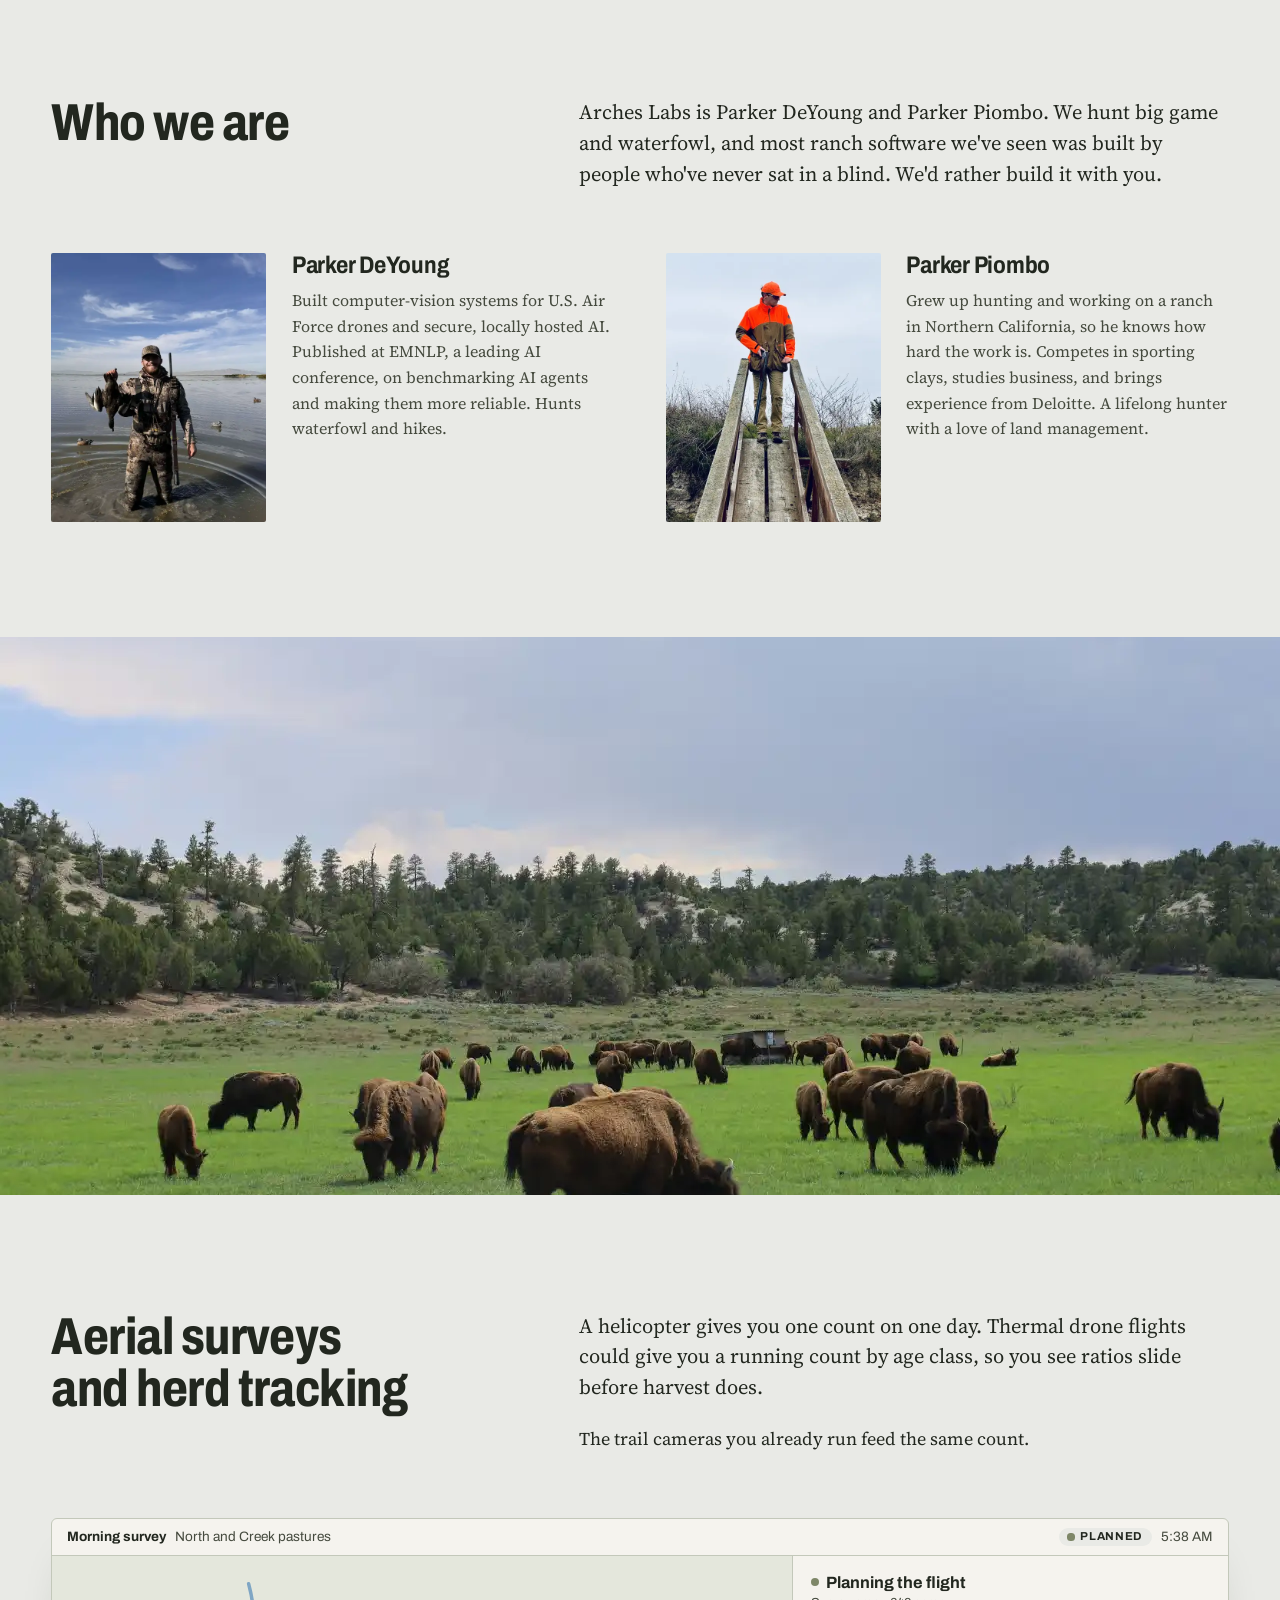
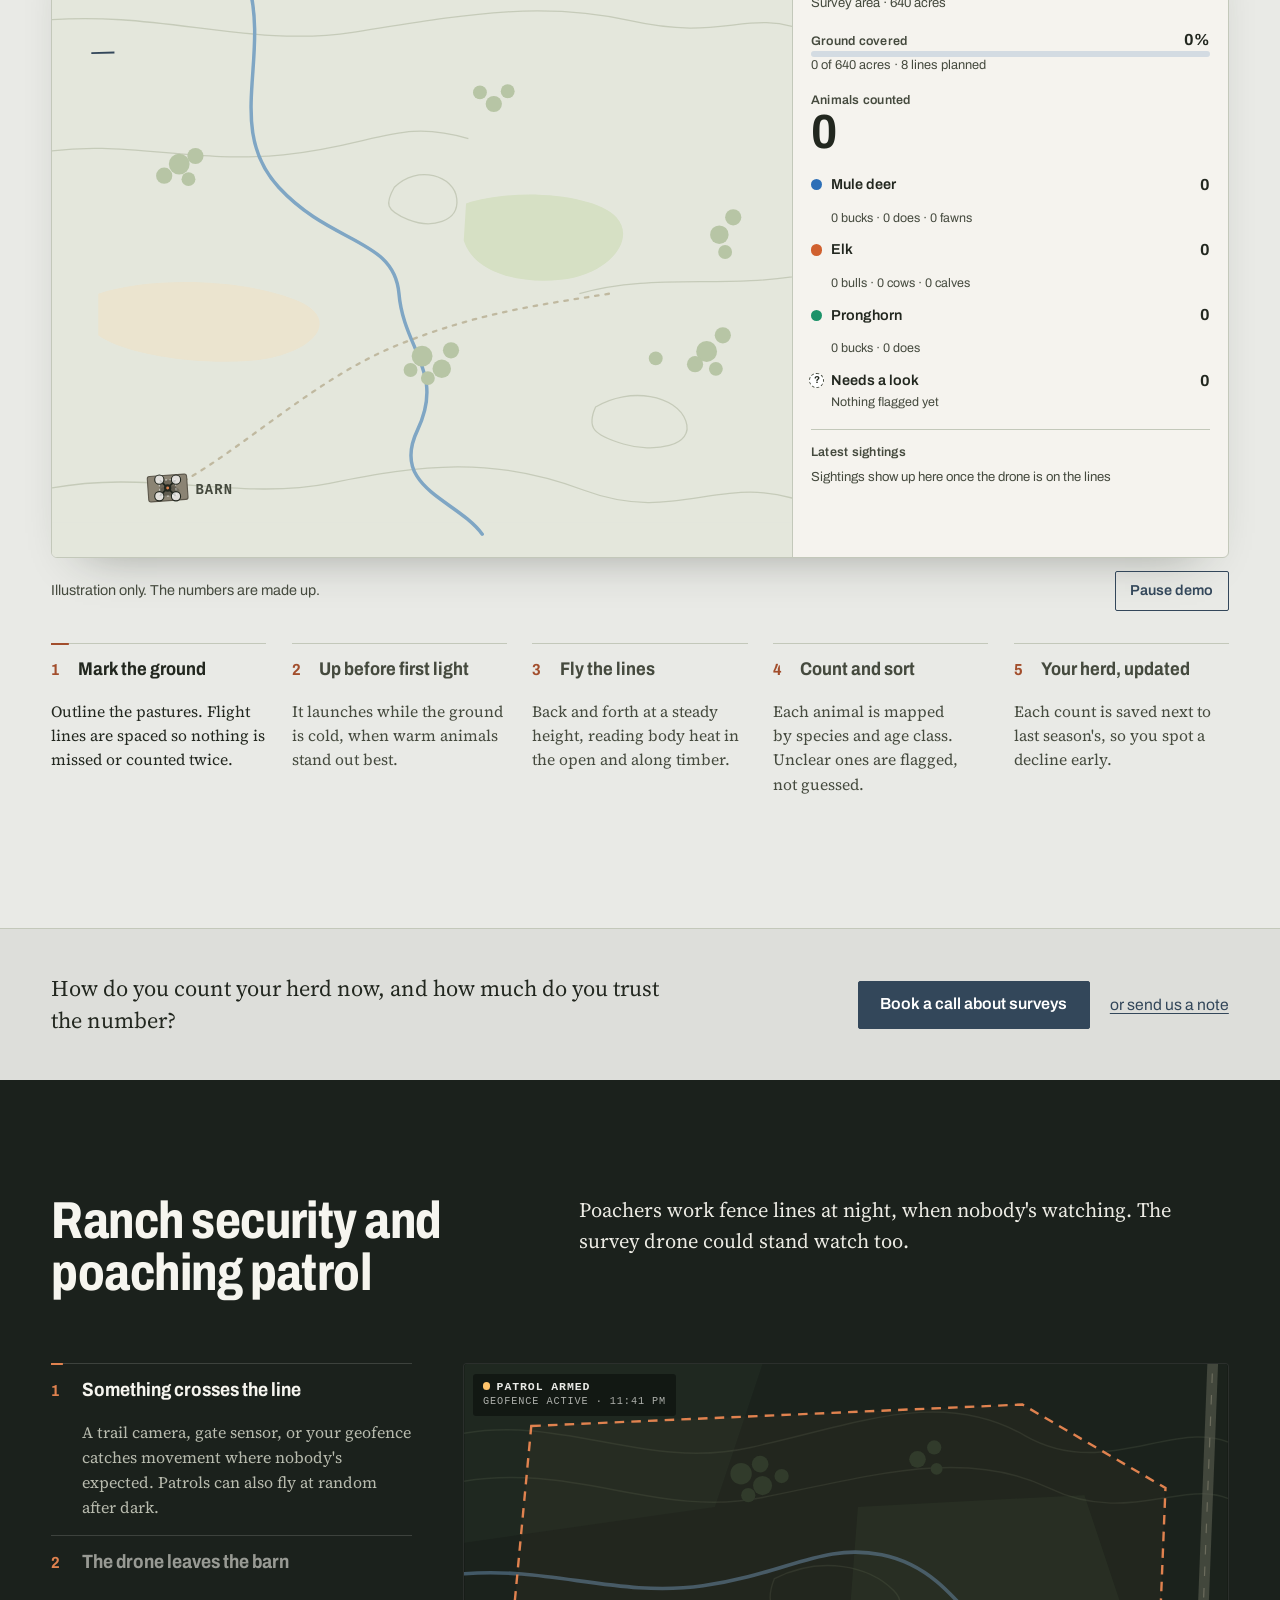
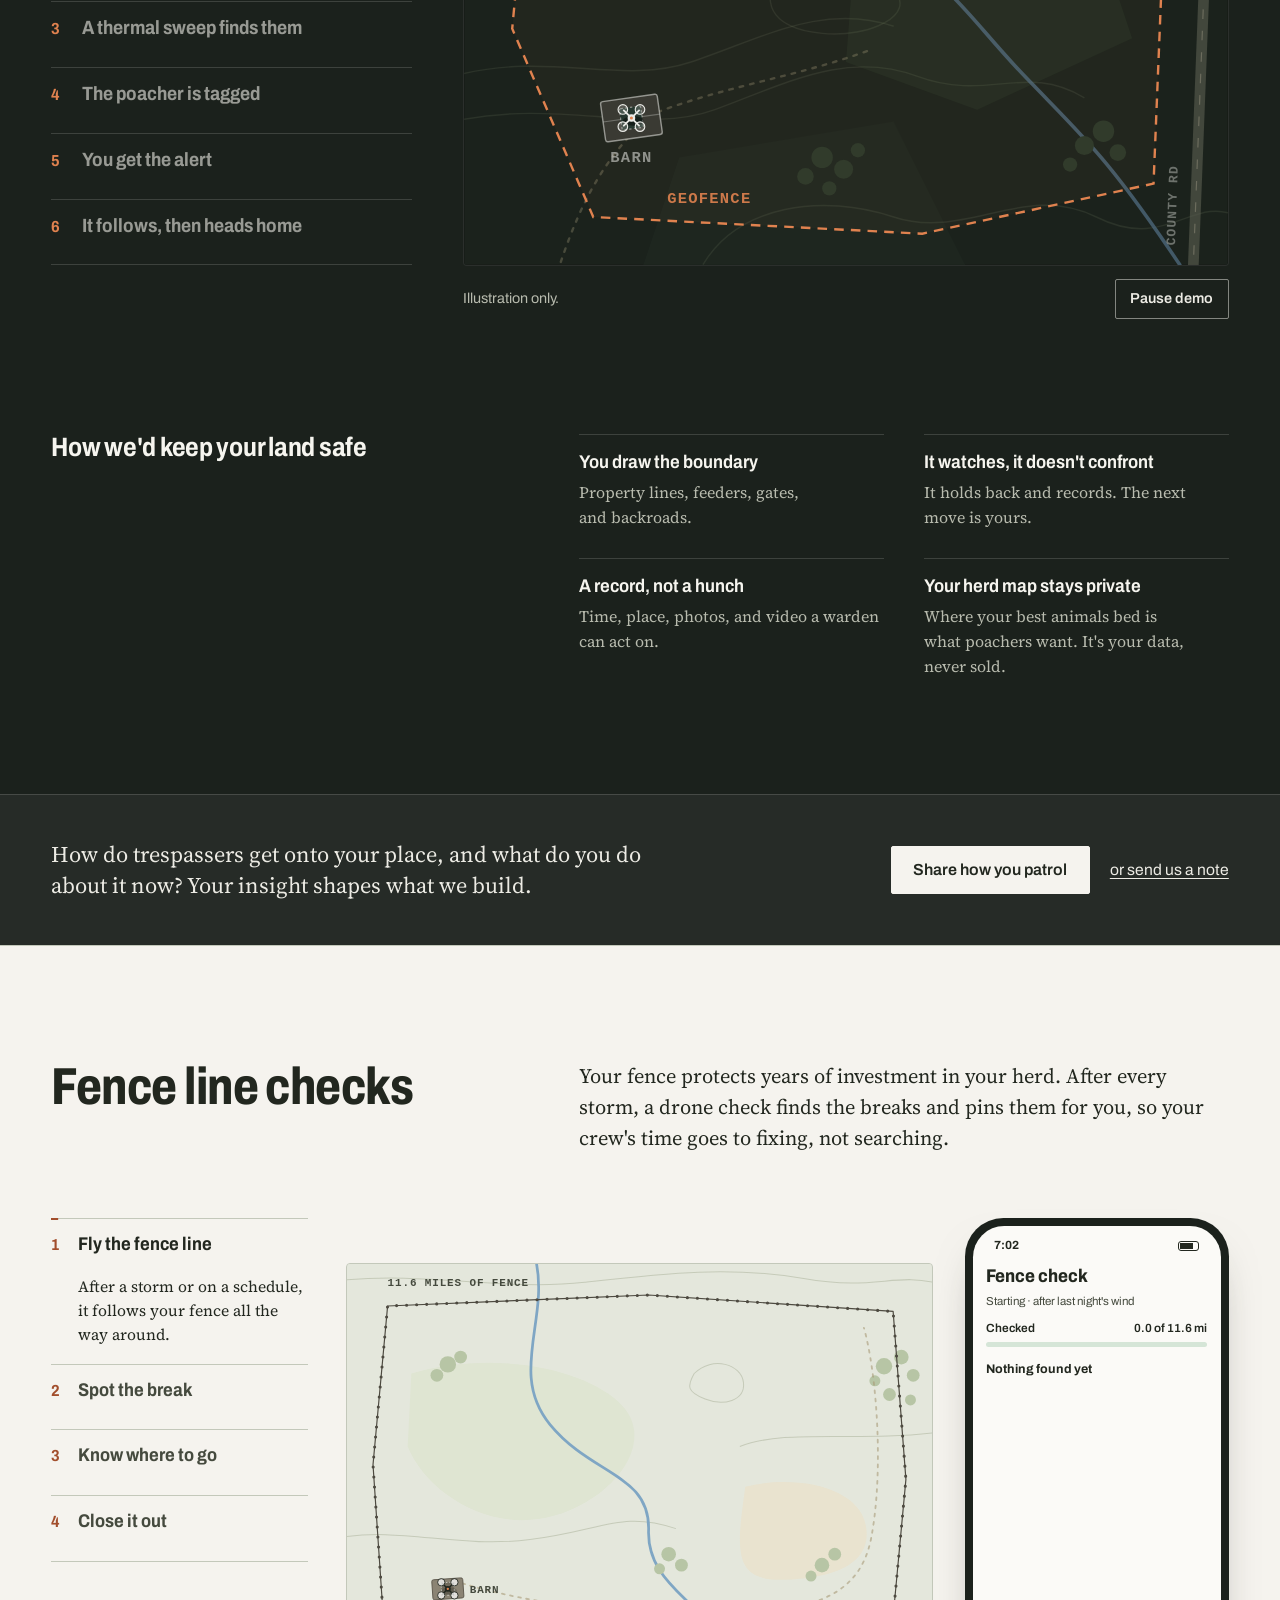
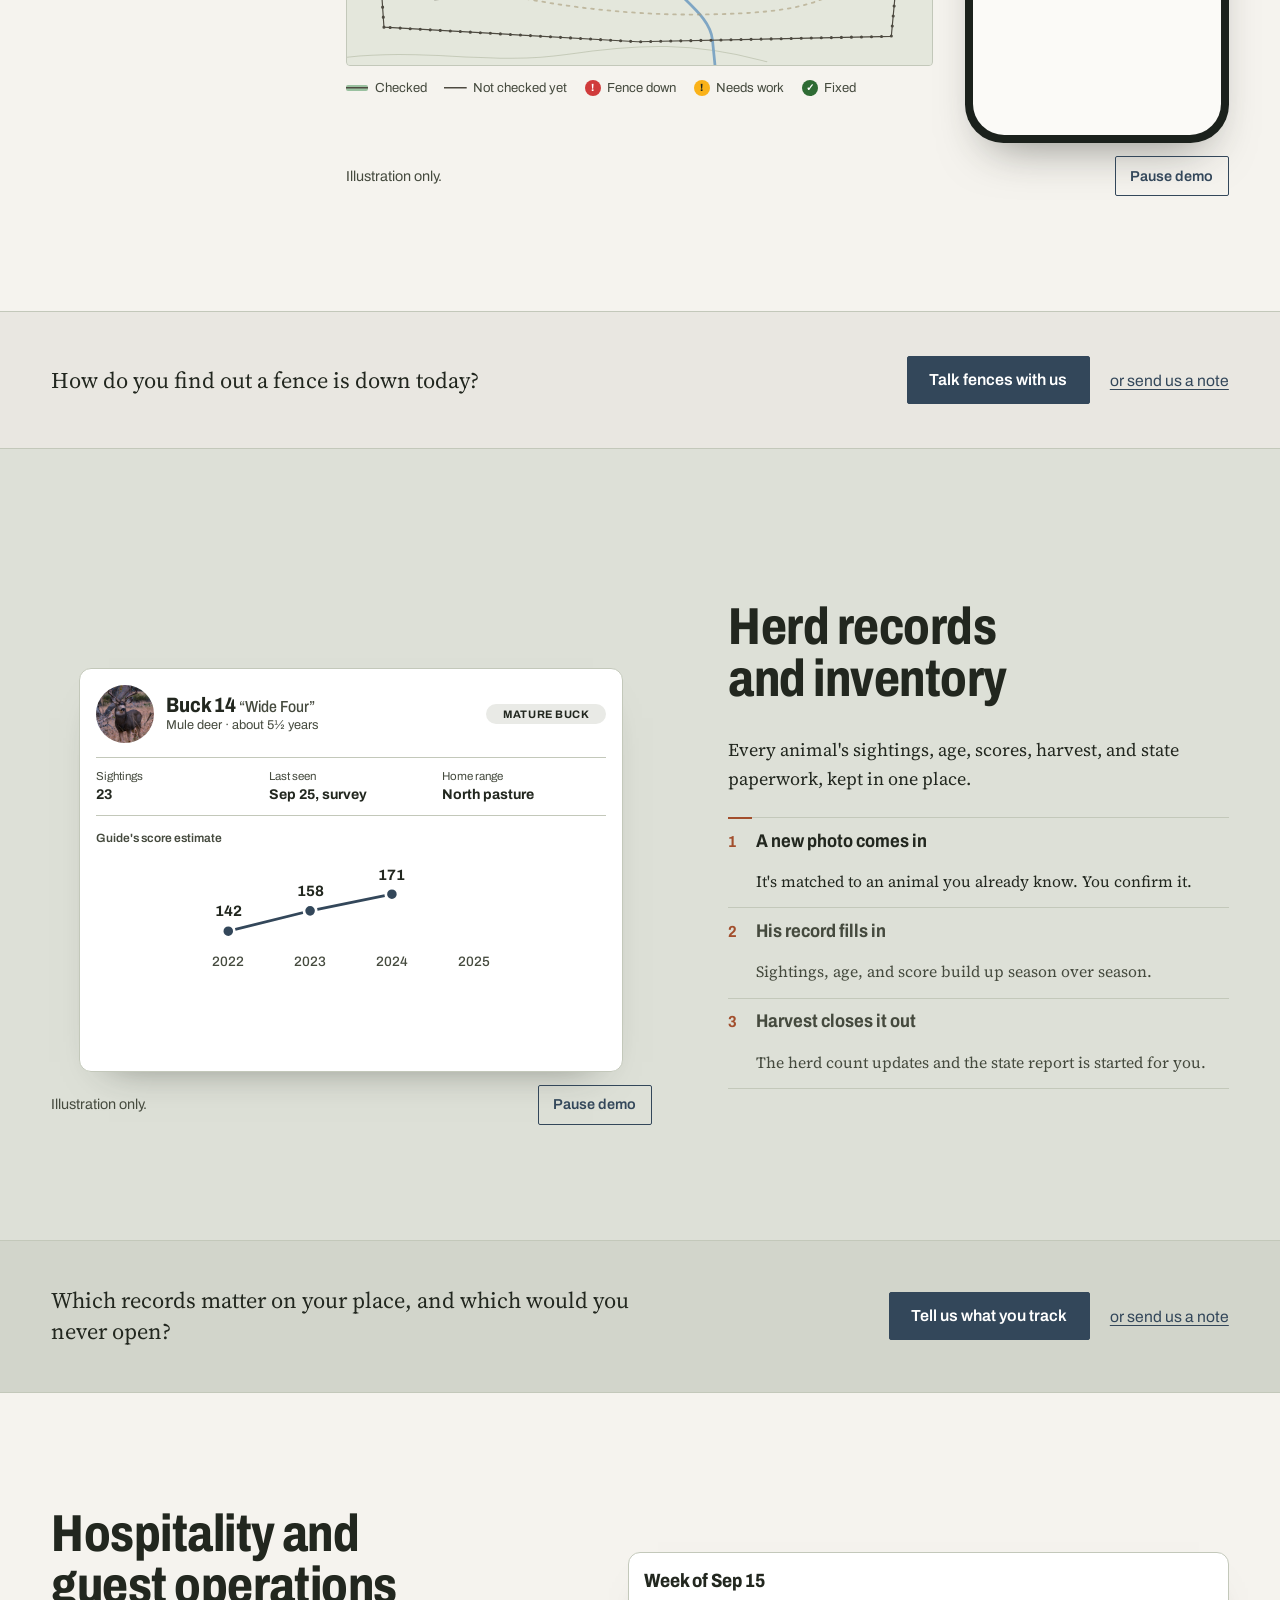
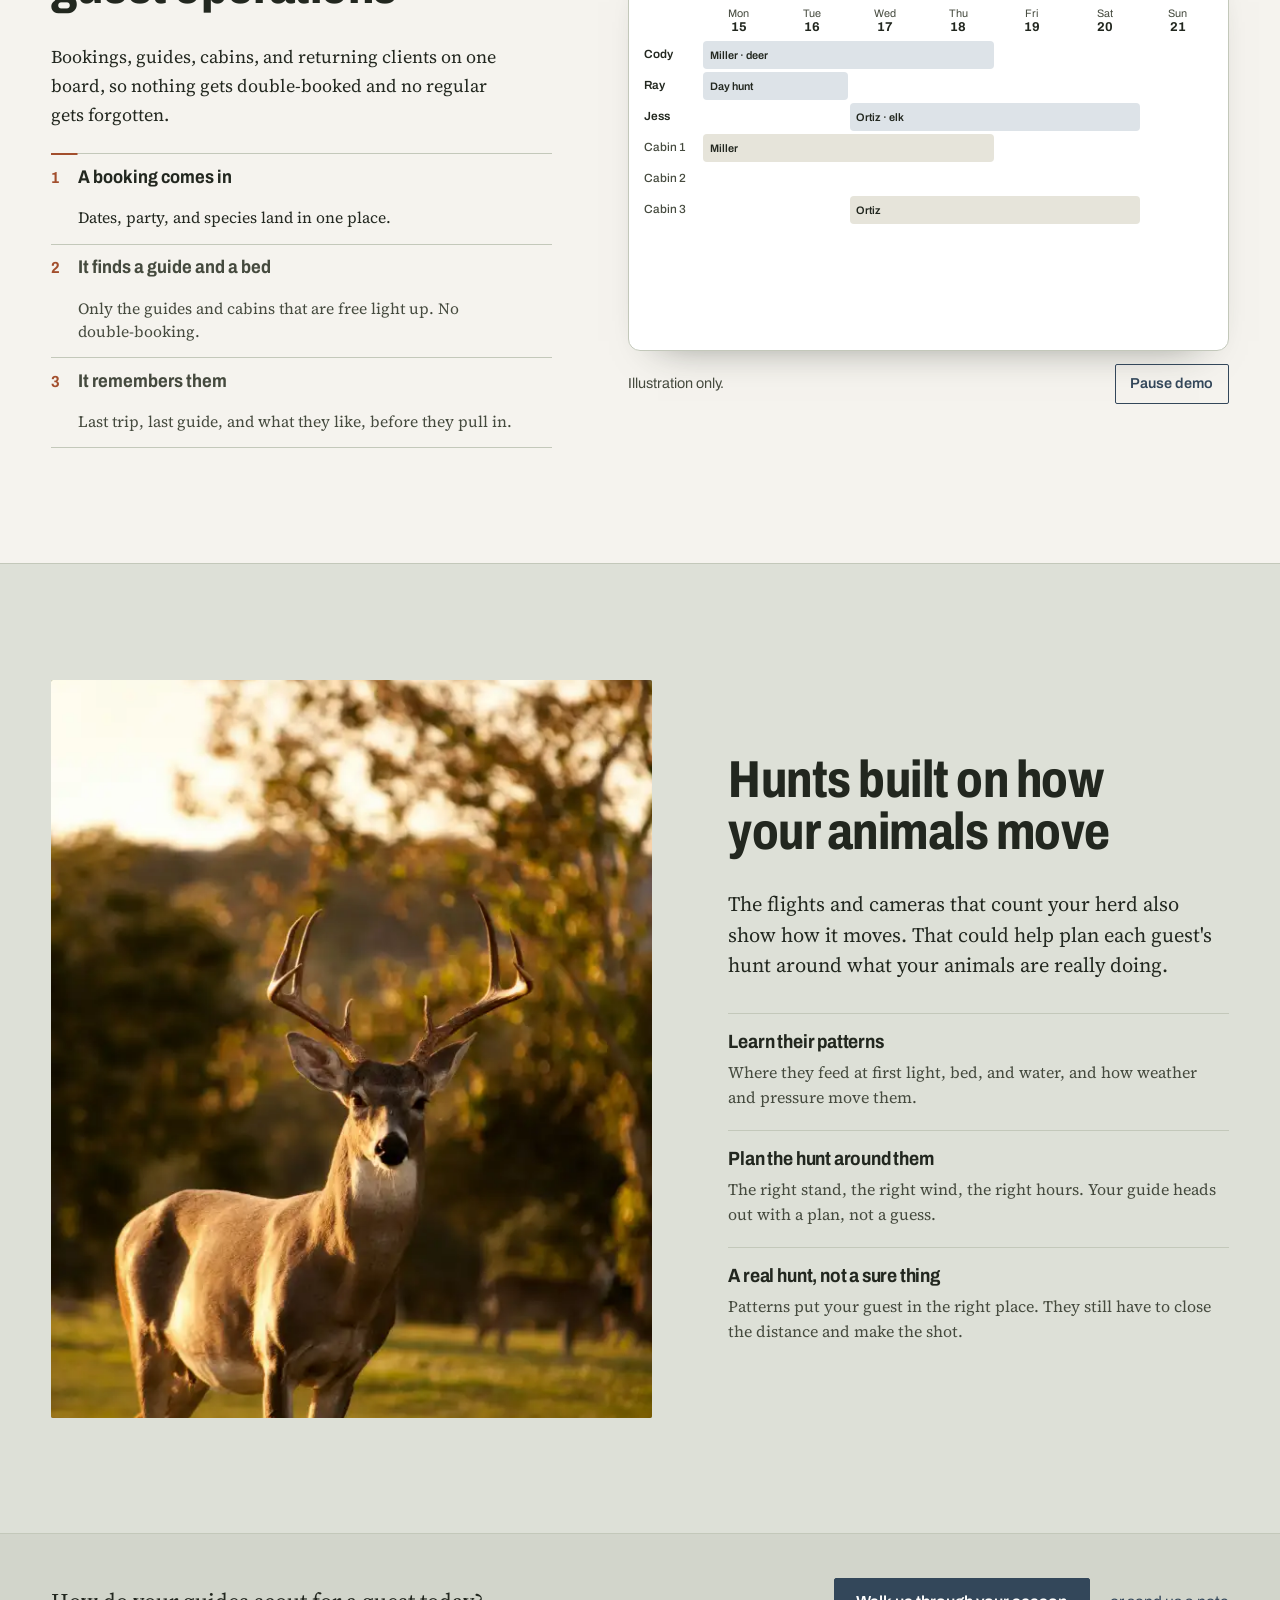
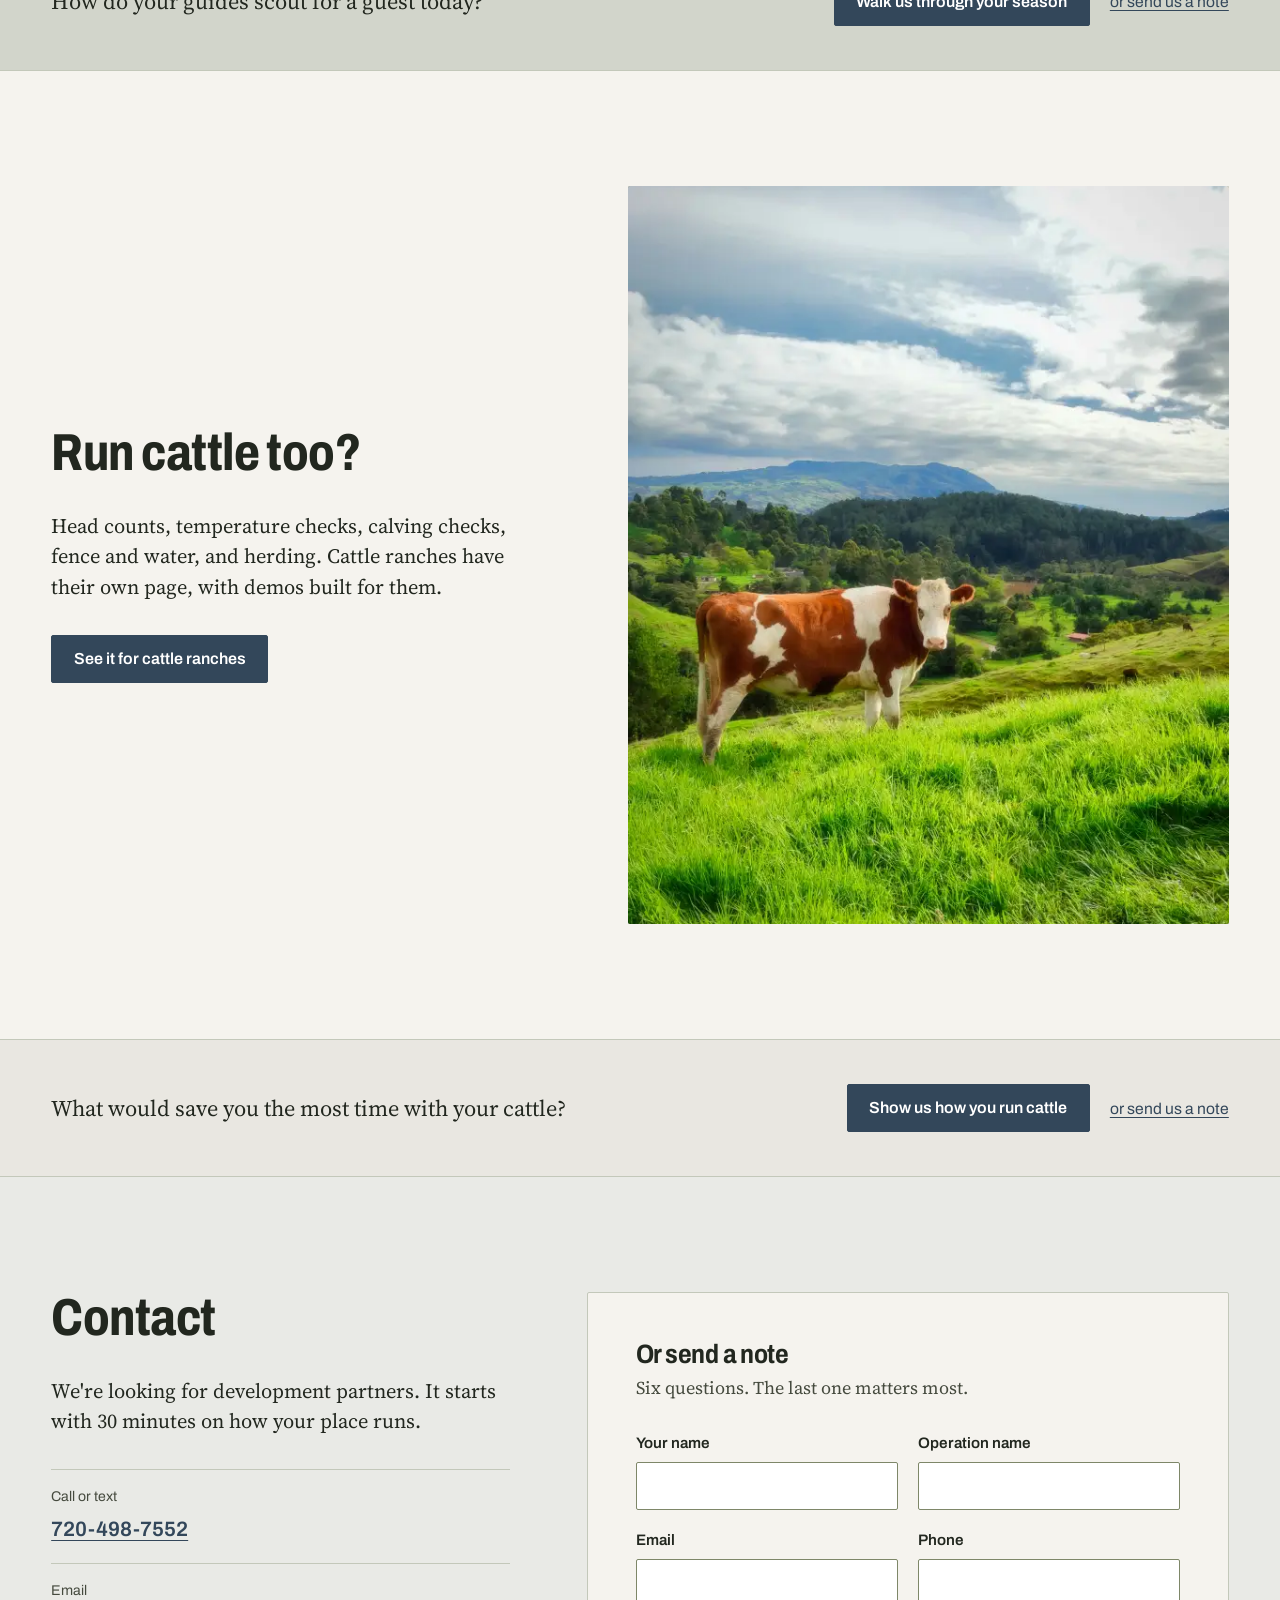
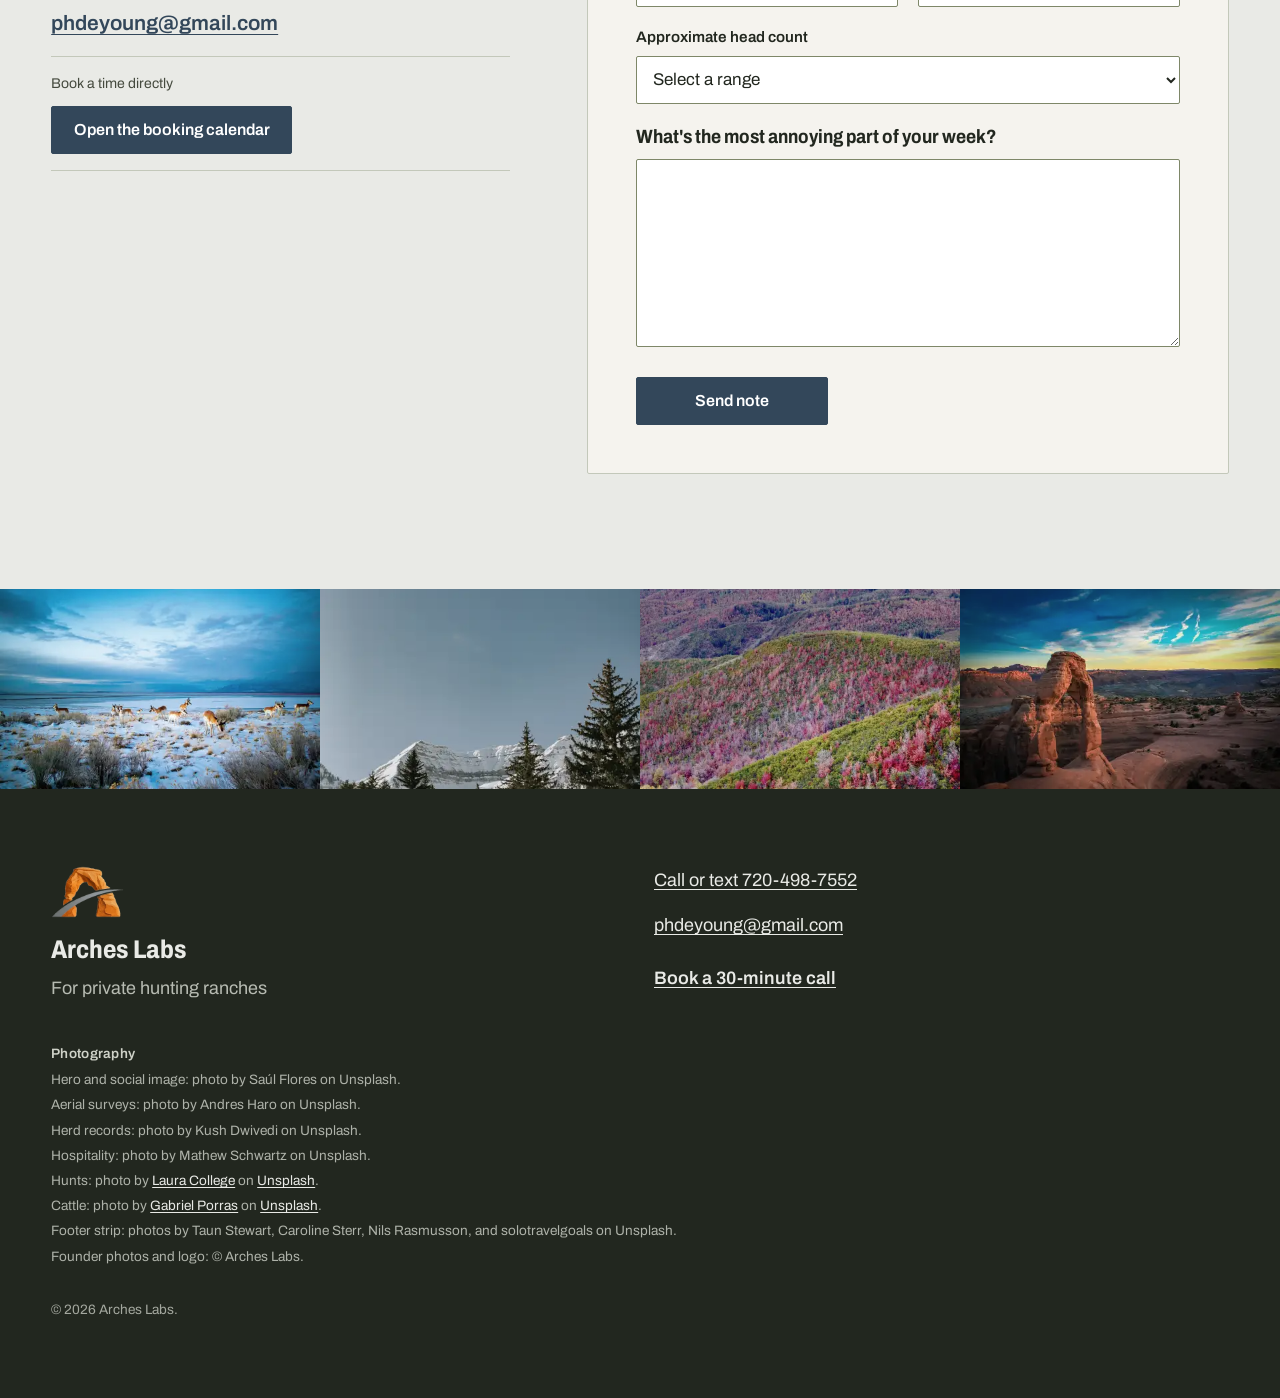
==== commit 25a94a9f: "Cattle page: temperature checks and herding demos, new cattle photos, drop cross-page links - Temper" ====
--- a/index.html
+++ b/index.html
@@ -213,7 +213,6 @@
           </ul>
         </article>
       </div>
-      <p class="solutions__more"><a href="cattle/">Run cattle? See what we build for cattle ranches.</a></p>
     </div>
   </section>
 
@@ -1407,21 +1406,21 @@
       <figure class="feature__media feature__media--tall">
         <picture>
           <source type="image/webp"
-                  srcset="assets/img/cattle-holstein-cow-640w.webp 640w,
-                          assets/img/cattle-holstein-cow-960w.webp 960w"
+                  srcset="assets/img/cattle-hillside-cow-640w.webp 640w,
+                          assets/img/cattle-hillside-cow-960w.webp 960w"
                   sizes="(min-width: 64rem) 48vw, 100vw">
-          <img src="assets/img/cattle-holstein-cow-960w.jpg"
-               srcset="assets/img/cattle-holstein-cow-640w.jpg 640w,
-                       assets/img/cattle-holstein-cow-960w.jpg 960w"
-               sizes="(min-width: 64rem) 48vw, 100vw" width="2223" height="3321" loading="lazy" decoding="async"
-               alt="A black-and-white dairy cow with yellow ear tags walking toward the camera across a green pasture in low evening light.">
+          <img src="assets/img/cattle-hillside-cow-960w.jpg"
+               srcset="assets/img/cattle-hillside-cow-640w.jpg 640w,
+                       assets/img/cattle-hillside-cow-960w.jpg 960w"
+               sizes="(min-width: 64rem) 48vw, 100vw" width="4330" height="5773" loading="lazy" decoding="async"
+               alt="A red-and-white cow standing on a bright green hillside above a wooded valley, with mountains and clouds behind.">
         </picture>
       </figure>
       <div class="feature__body">
         <h2 id="cattle-title">Run cattle too?</h2>
         <p class="lede">
-          Head counts, night calving checks, fence and water, and cow records. Cattle ranches
-          have their own page, with demos built for them.
+          Head counts, temperature checks, calving checks, fence and water, and herding.
+          Cattle ranches have their own page, with demos built for them.
         </p>
         <div class="cta-row">
           <a class="btn btn--primary" href="cattle/">See it for cattle ranches</a>
@@ -1576,7 +1575,7 @@
           <img class="footer-mark" src="assets/img/logo-mark.png" width="210" height="150" loading="lazy" decoding="async" alt="">
         </picture>
         <p class="footer-brand">Arches Labs</p>
-        <p class="footer-place">For private hunting ranches. <a href="cattle/">For cattle ranches</a></p>
+        <p class="footer-place">For private hunting ranches</p>
       </div>
       <ul class="footer-contact" role="list">
         <li><a data-tel href="tel:+17204987552">Call or text 720-498-7552</a></li>
@@ -1599,7 +1598,7 @@
         <li>Herd records: photo by Kush Dwivedi on Unsplash.</li>
         <li>Hospitality: photo by Mathew Schwartz on Unsplash.</li>
         <li>Hunts: photo by <a href="https://unsplash.com/@laura_college?utm_source=unsplash&amp;utm_medium=referral&amp;utm_content=creditCopyText">Laura College</a> on <a href="https://unsplash.com/photos/selective-focus-photography-of-brown-deer-standing-on-green-grass-field-during-daytime-K_Na5gCmh38?utm_source=unsplash&amp;utm_medium=referral&amp;utm_content=creditCopyText">Unsplash</a>.</li>
-        <li>Cattle: photo by <a href="https://unsplash.com/@jorienloman?utm_source=unsplash&amp;utm_medium=referral&amp;utm_content=creditCopyText">Jorien Loman</a> on <a href="https://unsplash.com/photos/white-and-black-cow-on-green-grass-field-during-daytime-00YD5QLyaGU?utm_source=unsplash&amp;utm_medium=referral&amp;utm_content=creditCopyText">Unsplash</a>.</li>
+        <li>Cattle: photo by <a href="https://unsplash.com/@gabrielizalo?utm_source=unsplash&amp;utm_medium=referral&amp;utm_content=creditCopyText">Gabriel Porras</a> on <a href="https://unsplash.com/photos/brown-and-white-cow-on-green-grass-field-during-daytime-nUCt1PjRNHE?utm_source=unsplash&amp;utm_medium=referral&amp;utm_content=creditCopyText">Unsplash</a>.</li>
         <li>Footer strip: photos by Taun Stewart, Caroline Sterr, Nils Rasmusson, and solotravelgoals on Unsplash.</li>
         <li>Founder photos and logo: &copy; Arches Labs.</li>
       </ul>
--- a/assets/css/styles.css
+++ b/assets/css/styles.css
@@ -250,6 +250,8 @@
   text-underline-offset: 0.4em;
 }
 @media (min-width: 56rem) { .site-nav { display: flex; } }
+/* the cattle page lists seven sections, so its nav waits for a little more room */
+@media (min-width: 56rem) and (max-width: 61.99rem) { .site-nav--long { display: none; } }
 
 /* ----- hero ----- */
 .hero {
@@ -288,20 +290,8 @@
   line-height: 1.5;
   color: rgba(255, 255, 255, 0.9);
 }
-/* cattle page: a portrait photo, so on wide screens it sits beside the headline on the
-   night ground instead of under it (the cow's face shouldn't be behind the type) */
-.hero--side { background: var(--night); }
-.hero--side .hero__img { object-position: 50% 20%; }
-@media (min-width: 64rem) {
-  .hero--side .hero__media { left: 40%; }
-  .hero--side .hero__img { object-position: 50% 30%; }
-  .hero--side::after {
-    background:
-      linear-gradient(to right, var(--night) 40%, rgba(27, 33, 28, 0) 56%),
-      linear-gradient(to top, rgba(16, 19, 14, 0.5) 0%, rgba(16, 19, 14, 0) 30%);
-  }
-  .hero--side .hero__lede { max-width: 26rem; }
-}
+/* cattle page: the cows stand right of center, so narrow screens crop toward them */
+.hero--herd .hero__img { object-position: 82% 62%; }
 
 /* ----- what we build: drone solutions and ranch software, right under the hero -----
    Two equal white panels on a stone band. Each line is a link down to the section that
@@ -350,8 +340,9 @@
 .solution__list a:hover { color: var(--ink); }
 .solution__list a:hover .solution__name { text-decoration: underline; text-decoration-color: var(--rust); text-underline-offset: 0.2em; }
 .solution__list a:hover::after { transform: translateX(3px); }
-.solutions__more { margin: 1.4rem 0 0; font-family: var(--ui); font-size: 1rem; }
-.solutions__more a::after { content: " →"; color: var(--rust); }
+/* cattle page: five drone lines beside three software lines; the shorter list sits under
+   its paragraph instead of being pushed to the bottom of the panel */
+.solutions__grid--uneven .solution__list { margin-top: 0; }
 
 /* ----- who we are ----- */
 .founders {
@@ -842,12 +833,14 @@
    Every section below the survey photo sits on its own band so one topic ends before the
    next begins (and "what we build" sits on stone under the hero): night (security), mist (fences), stone (records), mist (guests), stone
    (hunts), mist (cattle), paper (contact). A hairline marks the edge wherever two light
-   bands meet. The cattle page runs the same way: stone (counts), night (calving), mist
-   (fence and water), stone (records), mist (grazing), paper (contact). */
-.section--fence, .section--hospitality, .section--cattle, .section--grazing { background: var(--mist); }
-.section--solutions, .section--records, .section--hunts, .section--counts { background: var(--stone); }
+   bands meet. The cattle page runs the same way: stone (counts), mist (temperature), night
+   (calving), mist (fence and water), stone (records), mist (grazing), stone (herding),
+   paper (contact). */
+.section--fence, .section--hospitality, .section--cattle, .section--grazing, .section--temps { background: var(--mist); }
+.section--solutions, .section--records, .section--hunts, .section--counts, .section--herding { background: var(--stone); }
 .section--who, .section--fence, .section--records, .section--hospitality, .section--hunts,
-.section--cattle, .section--counts, .section--grazing, .section--contact { border-top: 1px solid var(--line); }
+.section--cattle, .section--counts, .section--grazing, .section--temps, .section--herding,
+.section--contact { border-top: 1px solid var(--line); }
 
 /* ----- lists of short points (security "keep your land safe", guests "hunts") ----- */
 .safe { margin-top: var(--space); }
@@ -1188,6 +1181,9 @@
 .fl-key--down { background: var(--down); color: #fff; }
 .fl-key--work { background: var(--work); color: var(--ink); }
 .fl-key--fixed { background: var(--fixed); color: #fff; }
+.fl-key--cow, .fl-key--calf { border-radius: 50%; box-shadow: 0 0 0 1.5px #fff, 0 0 0 2.5px rgba(34, 39, 31, 0.15); }
+.fl-key--cow { width: 0.7rem; height: 0.7rem; background: #2d6fb7; }
+.fl-key--calf { width: 0.5rem; height: 0.5rem; background: #1c9269; }
 .fl-key--tank { width: 0.9rem; height: 0.9rem; border-radius: 50%; background: #a9c6da; box-shadow: inset 0 0 0 1.5px #4d4a40; }
 
 /* the phone */
@@ -1528,6 +1524,88 @@
   .book__bk { padding: 0 0.25rem; font-size: 0.6rem; }
 }
 
+/* temperature checks (cattle page): a thermal pass over a group of calves, each one read
+   against the group, and a dot plot of the readings under it */
+.temp {
+  display: grid;
+  gap: 0.75rem;
+  padding: 0.9rem;
+  border: 1px solid var(--line);
+  border-radius: 12px;
+  background: #fff;
+  box-shadow: 0 20px 40px -30px rgba(34, 39, 31, 0.6);
+  font-family: var(--ui);
+  font-size: 0.82rem;
+  line-height: 1.3;
+  color: var(--ink);
+}
+.temp__top { display: flex; flex-wrap: wrap; justify-content: space-between; align-items: baseline; gap: 0.2rem 1rem; }
+.temp__title { font-family: var(--display); font-size: 1.2rem; font-weight: 750; font-stretch: 85%; }
+.temp__sub { display: block; font-family: var(--ui); font-size: 0.76rem; font-weight: 400; font-stretch: 100%; color: var(--ink-soft); }
+.temp__read { font-size: 0.76rem; font-weight: 600; color: var(--ink-soft); font-variant-numeric: tabular-nums; }
+.temp__view, .temp__chart svg { display: block; width: 100%; height: auto; }
+.temp__view { border-radius: 8px; }
+.temp__chart .rec__label { margin-bottom: 0.1rem; }
+.temp__zone { font: 700 7.5px var(--ui); letter-spacing: 0.05em; text-transform: uppercase; fill: var(--ink-soft); }
+.temp__axis text { font: 500 8.5px var(--ui); fill: var(--ink-soft); text-anchor: middle; }
+.temp__note { font: 700 8.5px var(--ui); }
+.temp__flag-text { color: var(--ink-soft); }
+.tc-box { fill: none; stroke: #ffd9a0; stroke-width: 0.8; transition: opacity 160ms linear; }
+.tc-a.is-flagged .tc-box { stroke: #ff6a5a; stroke-width: 1.6; }
+.tc-tag rect { fill: #ff6a5a; }
+.tc-tag text { font: 700 8px var(--mono); fill: #fff; }
+.tc-dot { fill: var(--slate); stroke: #fff; stroke-width: 1.2; transition: opacity 200ms linear; }
+.tc-dot--warm { fill: var(--rust); }
+.temp__recheck { transition: opacity 300ms linear; }
+.demo--live .tc-a:not(.is-shown) .tc-box,
+.demo--live .tc-dot:not(.is-shown),
+.demo--live .tc-a:not(.is-flagged) .tc-tag,
+.demo--live .temp__recheck:not(.is-shown) { opacity: 0; }
+
+/* herding (cattle page): the map beside its steps on wide screens, steps on the right
+   (the mirror of the calving demo). The status and "move done" card sit over the map. */
+.herd { margin-top: clamp(2.75rem, 5vw, 4.5rem); display: grid; gap: 2rem; }
+.herd__stage { margin: 0; }
+@media (min-width: 64rem) {
+  .herd {
+    grid-template-columns: minmax(0, 2.2fr) minmax(0, 1fr);
+    column-gap: clamp(2rem, 4vw, 4rem);
+    align-items: start;
+  }
+  .herd .demo__steps { margin-top: 0; }
+}
+.herd__map {
+  position: relative;
+  aspect-ratio: 640 / 400;
+  background: #e4e7dc;
+  border: 1px solid var(--line);
+  border-radius: 4px;
+  overflow: hidden;
+}
+.herd__map > svg { display: block; width: 100%; height: 100%; }
+.herd__status {
+  position: absolute;
+  top: 0.6rem;
+  left: 0.6rem;
+  margin: 0;
+  max-width: 60%;
+  padding: 0.4rem 0.65rem 0.45rem;
+  border-radius: 6px;
+  background: rgba(255, 255, 255, 0.94);
+  box-shadow: 0 6px 18px -12px rgba(34, 39, 31, 0.6);
+  font-family: var(--ui);
+  line-height: 1.3;
+}
+.herd__status-title { display: block; font-size: 0.85rem; font-weight: 700; }
+.herd__status-sub { display: block; font-size: 0.74rem; color: var(--ink-soft); font-variant-numeric: tabular-nums; }
+.demo--live .survey__card:not(.is-shown) { opacity: 0; transform: translateY(0.5rem); }
+@media (max-width: 39.99rem) {
+  .herd__map { margin-inline: calc(-1 * var(--gutter)); border-radius: 0; border-inline: 0; }
+  .herd__status { top: 0.4rem; left: 0.4rem; padding: 0.3rem 0.45rem; }
+  .herd__status-title { font-size: 0.72rem; }
+  .herd__status-sub { font-size: 0.64rem; }
+}
+
 /* ----- contact ----- */
 .contact { display: grid; gap: 3rem; }
 @media (min-width: 64rem) {
--- a/assets/css/styles.css
+++ b/assets/css/styles.css
@@ -250,6 +250,8 @@
   text-underline-offset: 0.4em;
 }
 @media (min-width: 56rem) { .site-nav { display: flex; } }
+/* the cattle page lists seven sections, so its nav waits for a little more room */
+@media (min-width: 56rem) and (max-width: 61.99rem) { .site-nav--long { display: none; } }
 
 /* ----- hero ----- */
 .hero {
@@ -288,20 +290,8 @@
   line-height: 1.5;
   color: rgba(255, 255, 255, 0.9);
 }
-/* cattle page: a portrait photo, so on wide screens it sits beside the headline on the
-   night ground instead of under it (the cow's face shouldn't be behind the type) */
-.hero--side { background: var(--night); }
-.hero--side .hero__img { object-position: 50% 20%; }
-@media (min-width: 64rem) {
-  .hero--side .hero__media { left: 40%; }
-  .hero--side .hero__img { object-position: 50% 30%; }
-  .hero--side::after {
-    background:
-      linear-gradient(to right, var(--night) 40%, rgba(27, 33, 28, 0) 56%),
-      linear-gradient(to top, rgba(16, 19, 14, 0.5) 0%, rgba(16, 19, 14, 0) 30%);
-  }
-  .hero--side .hero__lede { max-width: 26rem; }
-}
+/* cattle page: the cows stand right of center, so narrow screens crop toward them */
+.hero--herd .hero__img { object-position: 82% 62%; }
 
 /* ----- what we build: drone solutions and ranch software, right under the hero -----
    Two equal white panels on a stone band. Each line is a link down to the section that
@@ -350,8 +340,9 @@
 .solution__list a:hover { color: var(--ink); }
 .solution__list a:hover .solution__name { text-decoration: underline; text-decoration-color: var(--rust); text-underline-offset: 0.2em; }
 .solution__list a:hover::after { transform: translateX(3px); }
-.solutions__more { margin: 1.4rem 0 0; font-family: var(--ui); font-size: 1rem; }
-.solutions__more a::after { content: " →"; color: var(--rust); }
+/* cattle page: five drone lines beside three software lines; the shorter list sits under
+   its paragraph instead of being pushed to the bottom of the panel */
+.solutions__grid--uneven .solution__list { margin-top: 0; }
 
 /* ----- who we are ----- */
 .founders {
@@ -842,12 +833,14 @@
    Every section below the survey photo sits on its own band so one topic ends before the
    next begins (and "what we build" sits on stone under the hero): night (security), mist (fences), stone (records), mist (guests), stone
    (hunts), mist (cattle), paper (contact). A hairline marks the edge wherever two light
-   bands meet. The cattle page runs the same way: stone (counts), night (calving), mist
-   (fence and water), stone (records), mist (grazing), paper (contact). */
-.section--fence, .section--hospitality, .section--cattle, .section--grazing { background: var(--mist); }
-.section--solutions, .section--records, .section--hunts, .section--counts { background: var(--stone); }
+   bands meet. The cattle page runs the same way: stone (counts), mist (temperature), night
+   (calving), mist (fence and water), stone (records), mist (grazing), stone (herding),
+   paper (contact). */
+.section--fence, .section--hospitality, .section--cattle, .section--grazing, .section--temps { background: var(--mist); }
+.section--solutions, .section--records, .section--hunts, .section--counts, .section--herding { background: var(--stone); }
 .section--who, .section--fence, .section--records, .section--hospitality, .section--hunts,
-.section--cattle, .section--counts, .section--grazing, .section--contact { border-top: 1px solid var(--line); }
+.section--cattle, .section--counts, .section--grazing, .section--temps, .section--herding,
+.section--contact { border-top: 1px solid var(--line); }
 
 /* ----- lists of short points (security "keep your land safe", guests "hunts") ----- */
 .safe { margin-top: var(--space); }
@@ -1188,6 +1181,9 @@
 .fl-key--down { background: var(--down); color: #fff; }
 .fl-key--work { background: var(--work); color: var(--ink); }
 .fl-key--fixed { background: var(--fixed); color: #fff; }
+.fl-key--cow, .fl-key--calf { border-radius: 50%; box-shadow: 0 0 0 1.5px #fff, 0 0 0 2.5px rgba(34, 39, 31, 0.15); }
+.fl-key--cow { width: 0.7rem; height: 0.7rem; background: #2d6fb7; }
+.fl-key--calf { width: 0.5rem; height: 0.5rem; background: #1c9269; }
 .fl-key--tank { width: 0.9rem; height: 0.9rem; border-radius: 50%; background: #a9c6da; box-shadow: inset 0 0 0 1.5px #4d4a40; }
 
 /* the phone */
@@ -1528,6 +1524,88 @@
   .book__bk { padding: 0 0.25rem; font-size: 0.6rem; }
 }
 
+/* temperature checks (cattle page): a thermal pass over a group of calves, each one read
+   against the group, and a dot plot of the readings under it */
+.temp {
+  display: grid;
+  gap: 0.75rem;
+  padding: 0.9rem;
+  border: 1px solid var(--line);
+  border-radius: 12px;
+  background: #fff;
+  box-shadow: 0 20px 40px -30px rgba(34, 39, 31, 0.6);
+  font-family: var(--ui);
+  font-size: 0.82rem;
+  line-height: 1.3;
+  color: var(--ink);
+}
+.temp__top { display: flex; flex-wrap: wrap; justify-content: space-between; align-items: baseline; gap: 0.2rem 1rem; }
+.temp__title { font-family: var(--display); font-size: 1.2rem; font-weight: 750; font-stretch: 85%; }
+.temp__sub { display: block; font-family: var(--ui); font-size: 0.76rem; font-weight: 400; font-stretch: 100%; color: var(--ink-soft); }
+.temp__read { font-size: 0.76rem; font-weight: 600; color: var(--ink-soft); font-variant-numeric: tabular-nums; }
+.temp__view, .temp__chart svg { display: block; width: 100%; height: auto; }
+.temp__view { border-radius: 8px; }
+.temp__chart .rec__label { margin-bottom: 0.1rem; }
+.temp__zone { font: 700 7.5px var(--ui); letter-spacing: 0.05em; text-transform: uppercase; fill: var(--ink-soft); }
+.temp__axis text { font: 500 8.5px var(--ui); fill: var(--ink-soft); text-anchor: middle; }
+.temp__note { font: 700 8.5px var(--ui); }
+.temp__flag-text { color: var(--ink-soft); }
+.tc-box { fill: none; stroke: #ffd9a0; stroke-width: 0.8; transition: opacity 160ms linear; }
+.tc-a.is-flagged .tc-box { stroke: #ff6a5a; stroke-width: 1.6; }
+.tc-tag rect { fill: #ff6a5a; }
+.tc-tag text { font: 700 8px var(--mono); fill: #fff; }
+.tc-dot { fill: var(--slate); stroke: #fff; stroke-width: 1.2; transition: opacity 200ms linear; }
+.tc-dot--warm { fill: var(--rust); }
+.temp__recheck { transition: opacity 300ms linear; }
+.demo--live .tc-a:not(.is-shown) .tc-box,
+.demo--live .tc-dot:not(.is-shown),
+.demo--live .tc-a:not(.is-flagged) .tc-tag,
+.demo--live .temp__recheck:not(.is-shown) { opacity: 0; }
+
+/* herding (cattle page): the map beside its steps on wide screens, steps on the right
+   (the mirror of the calving demo). The status and "move done" card sit over the map. */
+.herd { margin-top: clamp(2.75rem, 5vw, 4.5rem); display: grid; gap: 2rem; }
+.herd__stage { margin: 0; }
+@media (min-width: 64rem) {
+  .herd {
+    grid-template-columns: minmax(0, 2.2fr) minmax(0, 1fr);
+    column-gap: clamp(2rem, 4vw, 4rem);
+    align-items: start;
+  }
+  .herd .demo__steps { margin-top: 0; }
+}
+.herd__map {
+  position: relative;
+  aspect-ratio: 640 / 400;
+  background: #e4e7dc;
+  border: 1px solid var(--line);
+  border-radius: 4px;
+  overflow: hidden;
+}
+.herd__map > svg { display: block; width: 100%; height: 100%; }
+.herd__status {
+  position: absolute;
+  top: 0.6rem;
+  left: 0.6rem;
+  margin: 0;
+  max-width: 60%;
+  padding: 0.4rem 0.65rem 0.45rem;
+  border-radius: 6px;
+  background: rgba(255, 255, 255, 0.94);
+  box-shadow: 0 6px 18px -12px rgba(34, 39, 31, 0.6);
+  font-family: var(--ui);
+  line-height: 1.3;
+}
+.herd__status-title { display: block; font-size: 0.85rem; font-weight: 700; }
+.herd__status-sub { display: block; font-size: 0.74rem; color: var(--ink-soft); font-variant-numeric: tabular-nums; }
+.demo--live .survey__card:not(.is-shown) { opacity: 0; transform: translateY(0.5rem); }
+@media (max-width: 39.99rem) {
+  .herd__map { margin-inline: calc(-1 * var(--gutter)); border-radius: 0; border-inline: 0; }
+  .herd__status { top: 0.4rem; left: 0.4rem; padding: 0.3rem 0.45rem; }
+  .herd__status-title { font-size: 0.72rem; }
+  .herd__status-sub { font-size: 0.64rem; }
+}
+
 /* ----- contact ----- */
 .contact { display: grid; gap: 3rem; }
 @media (min-width: 64rem) {
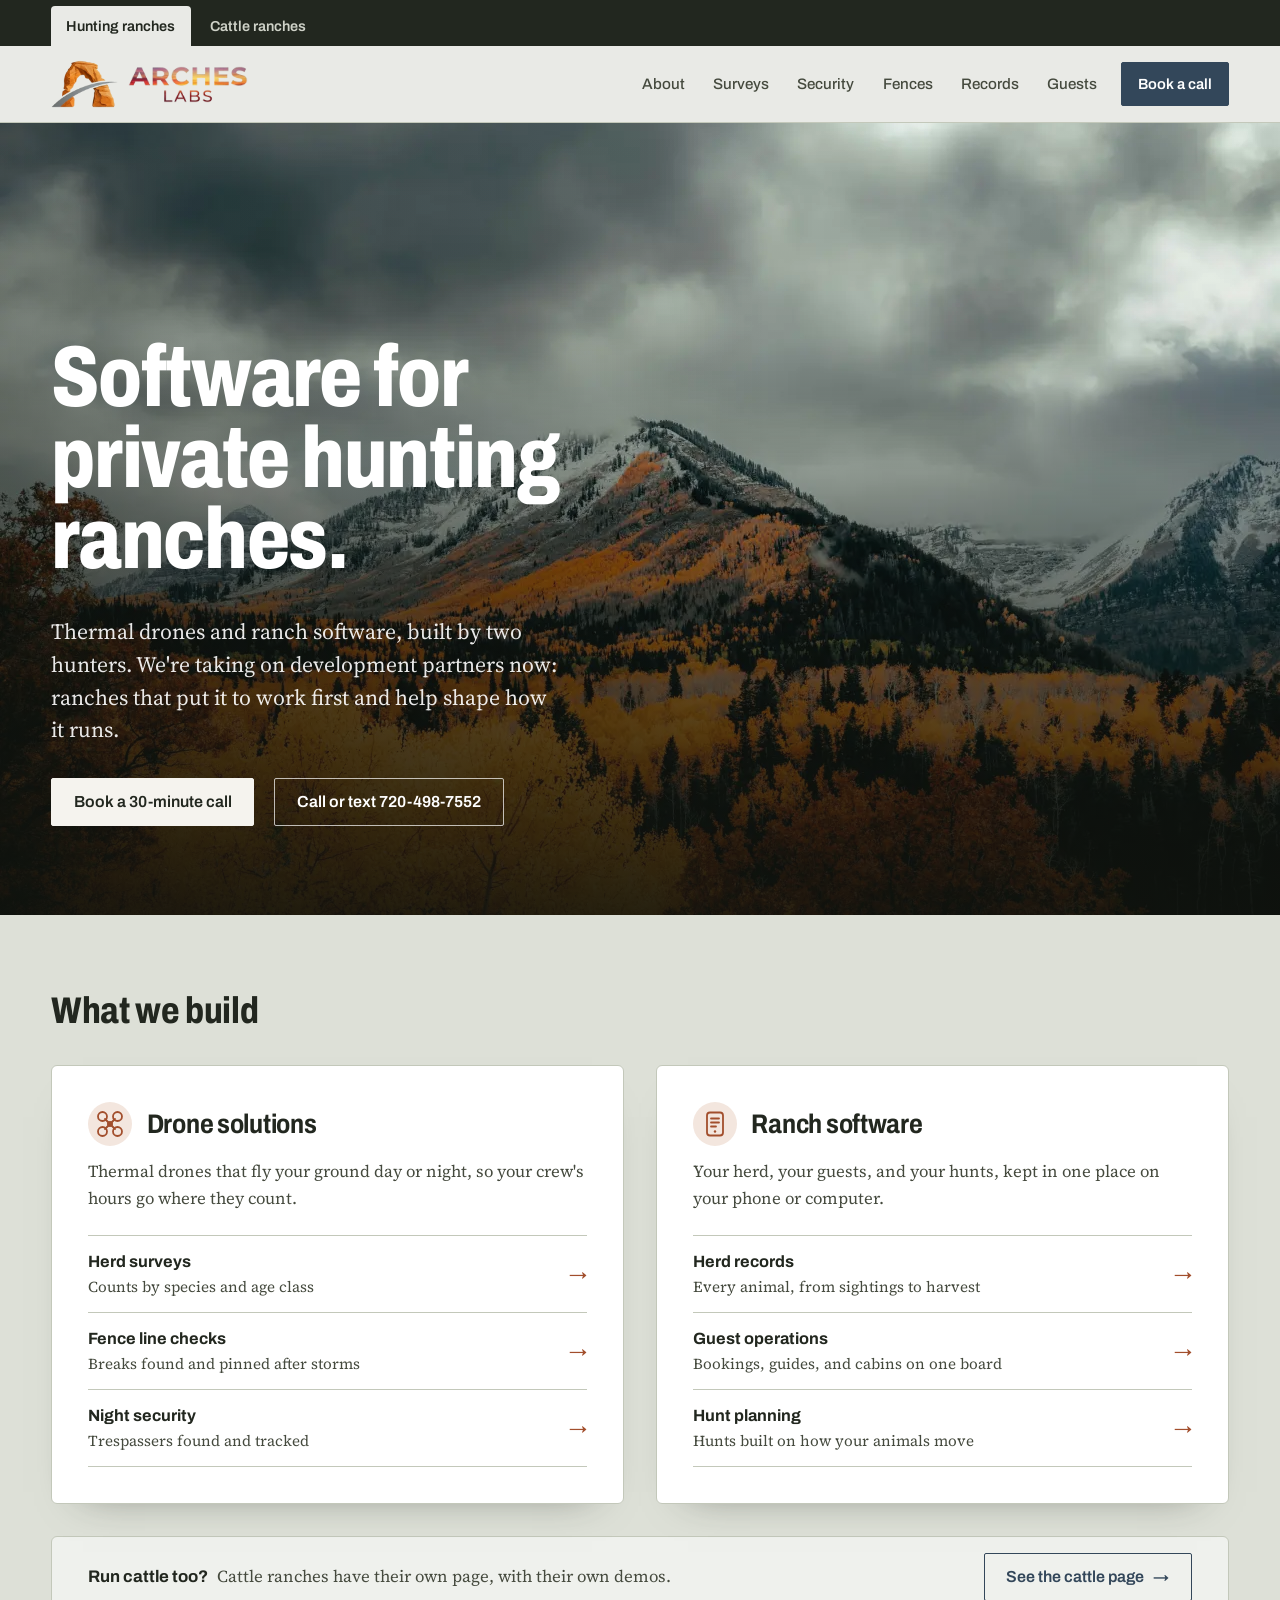
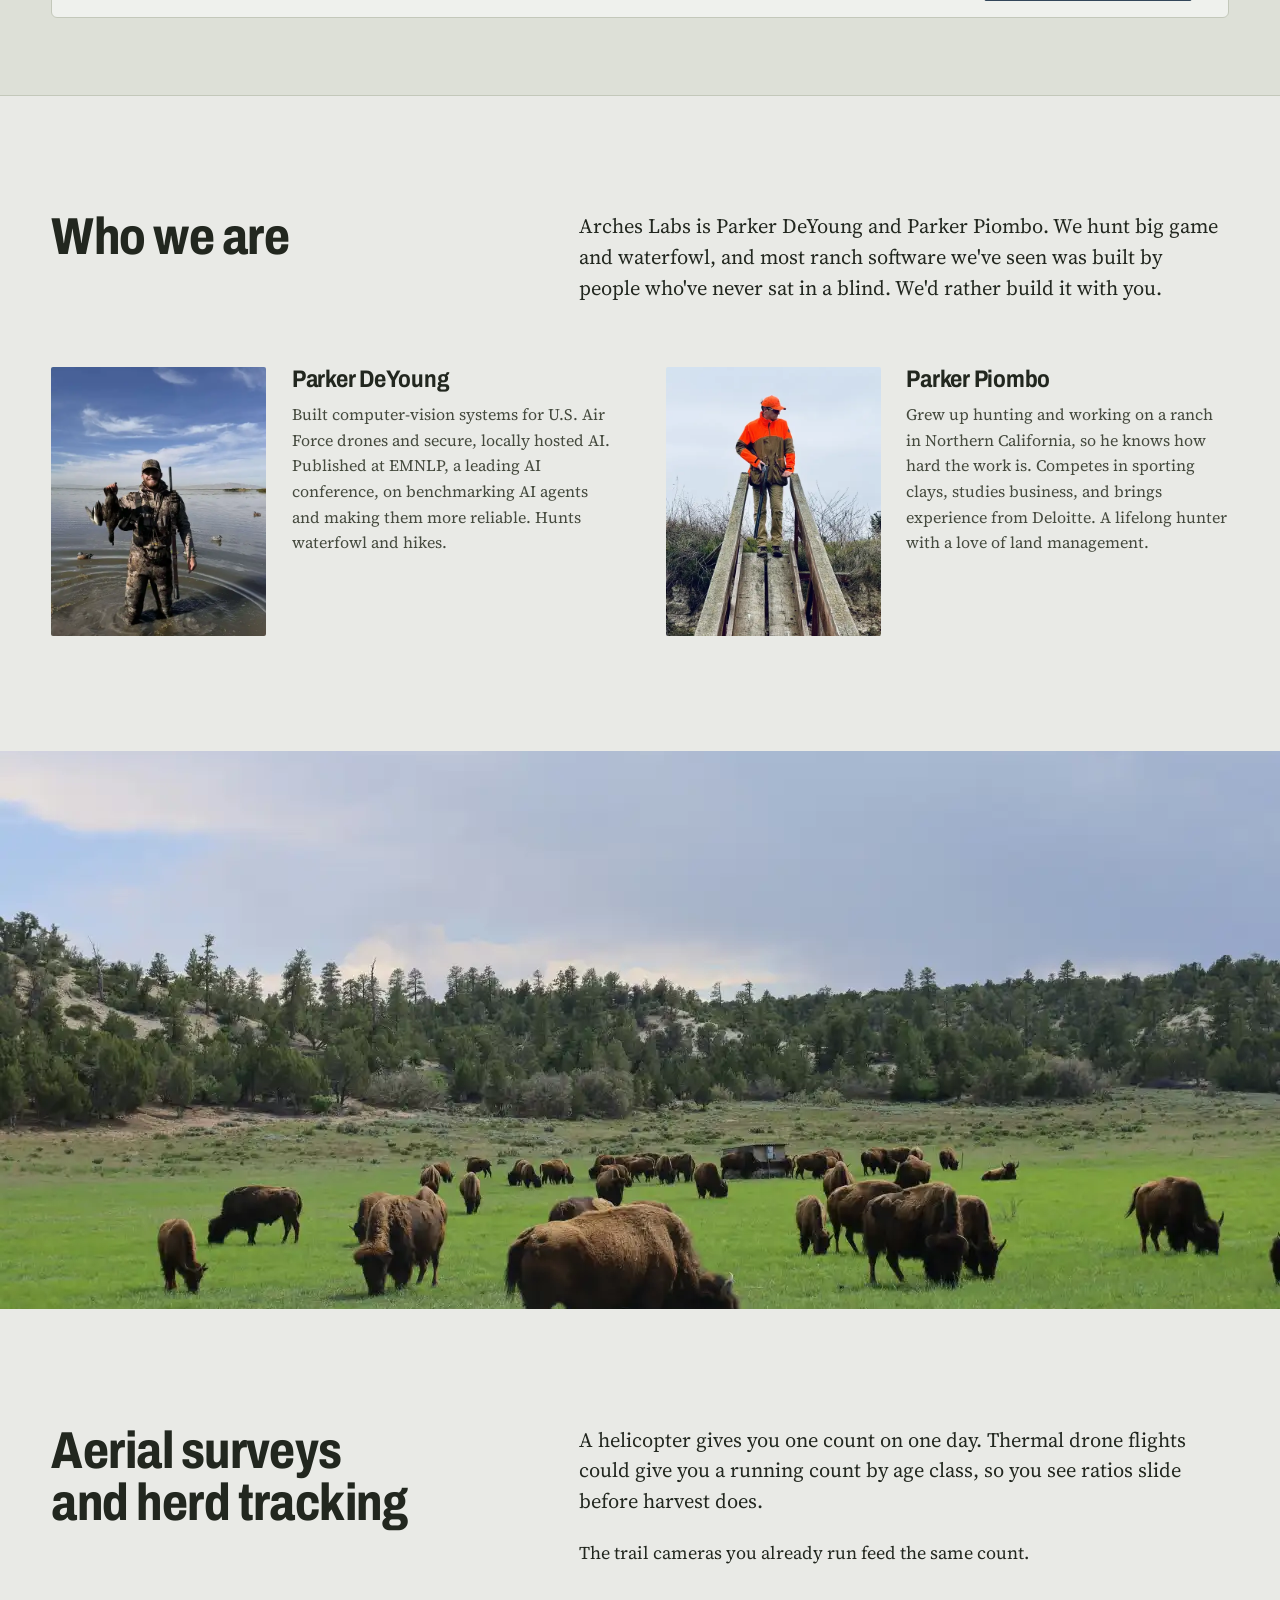
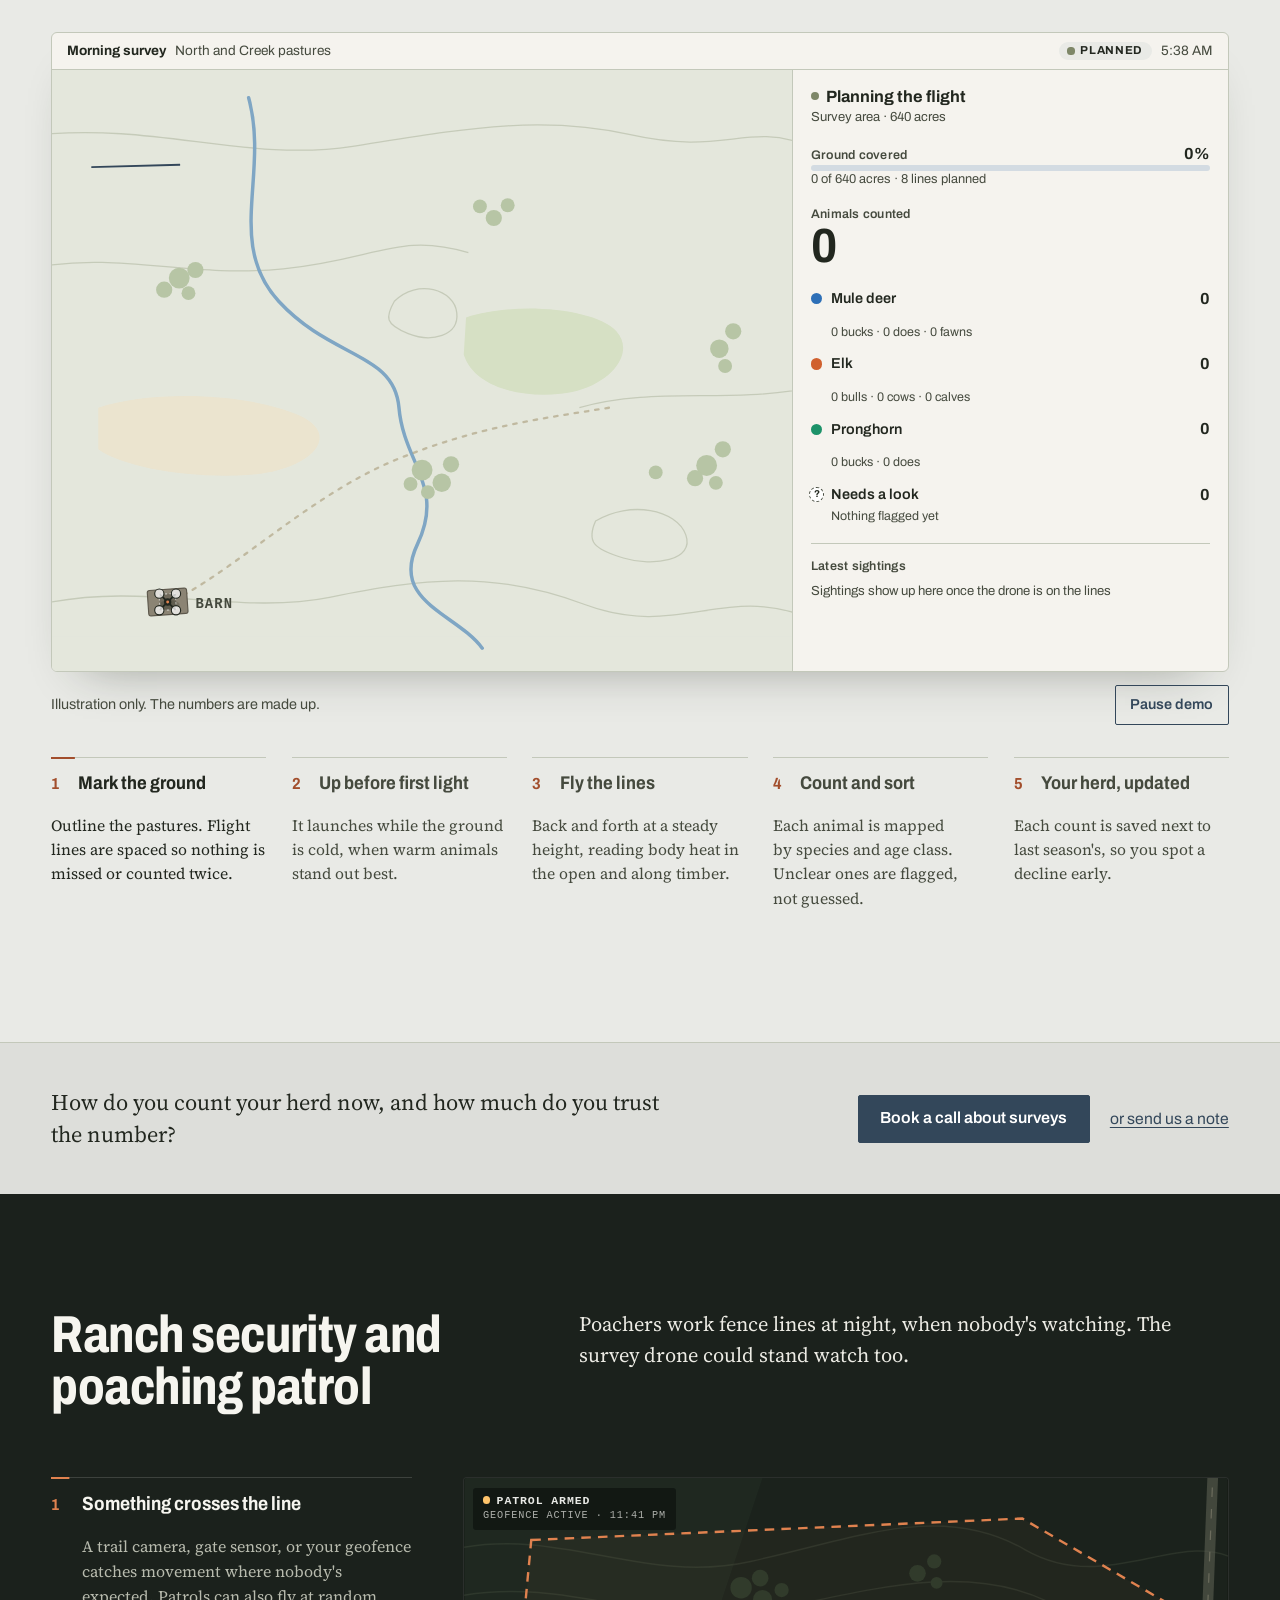
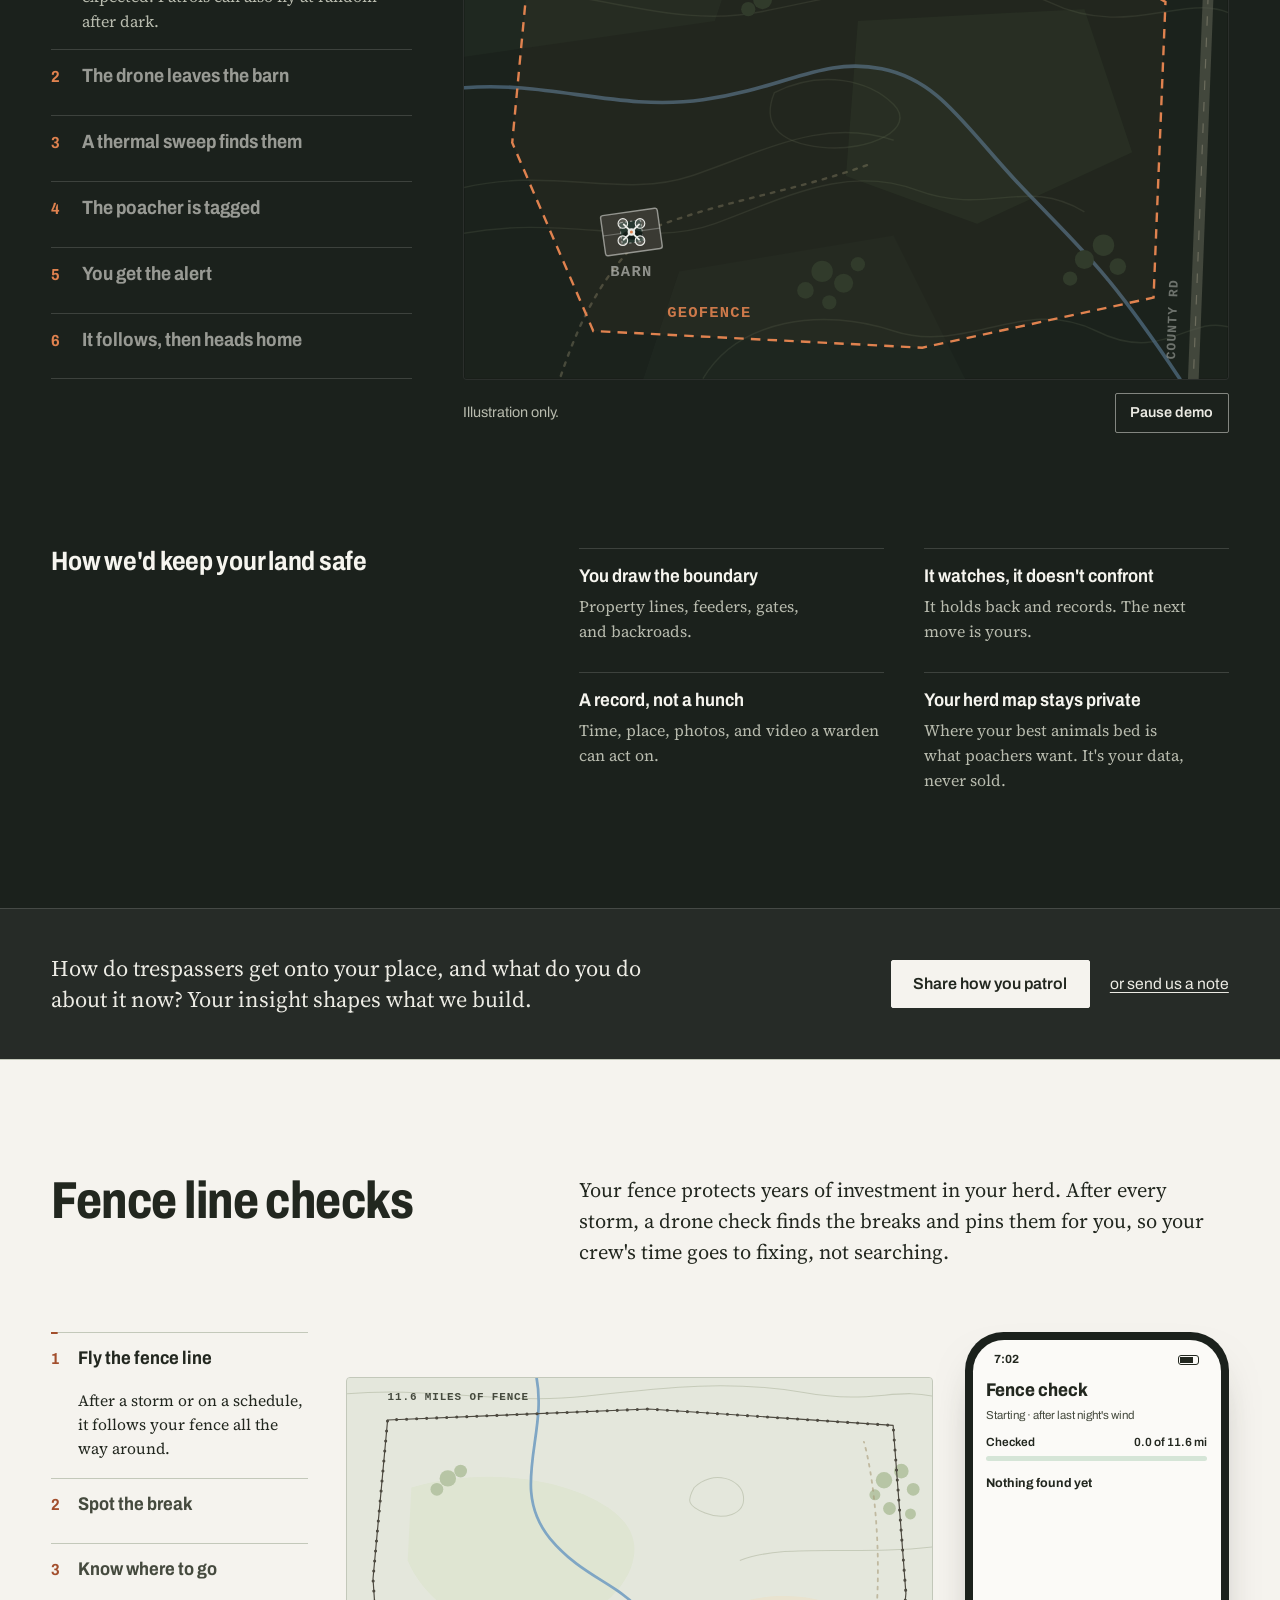
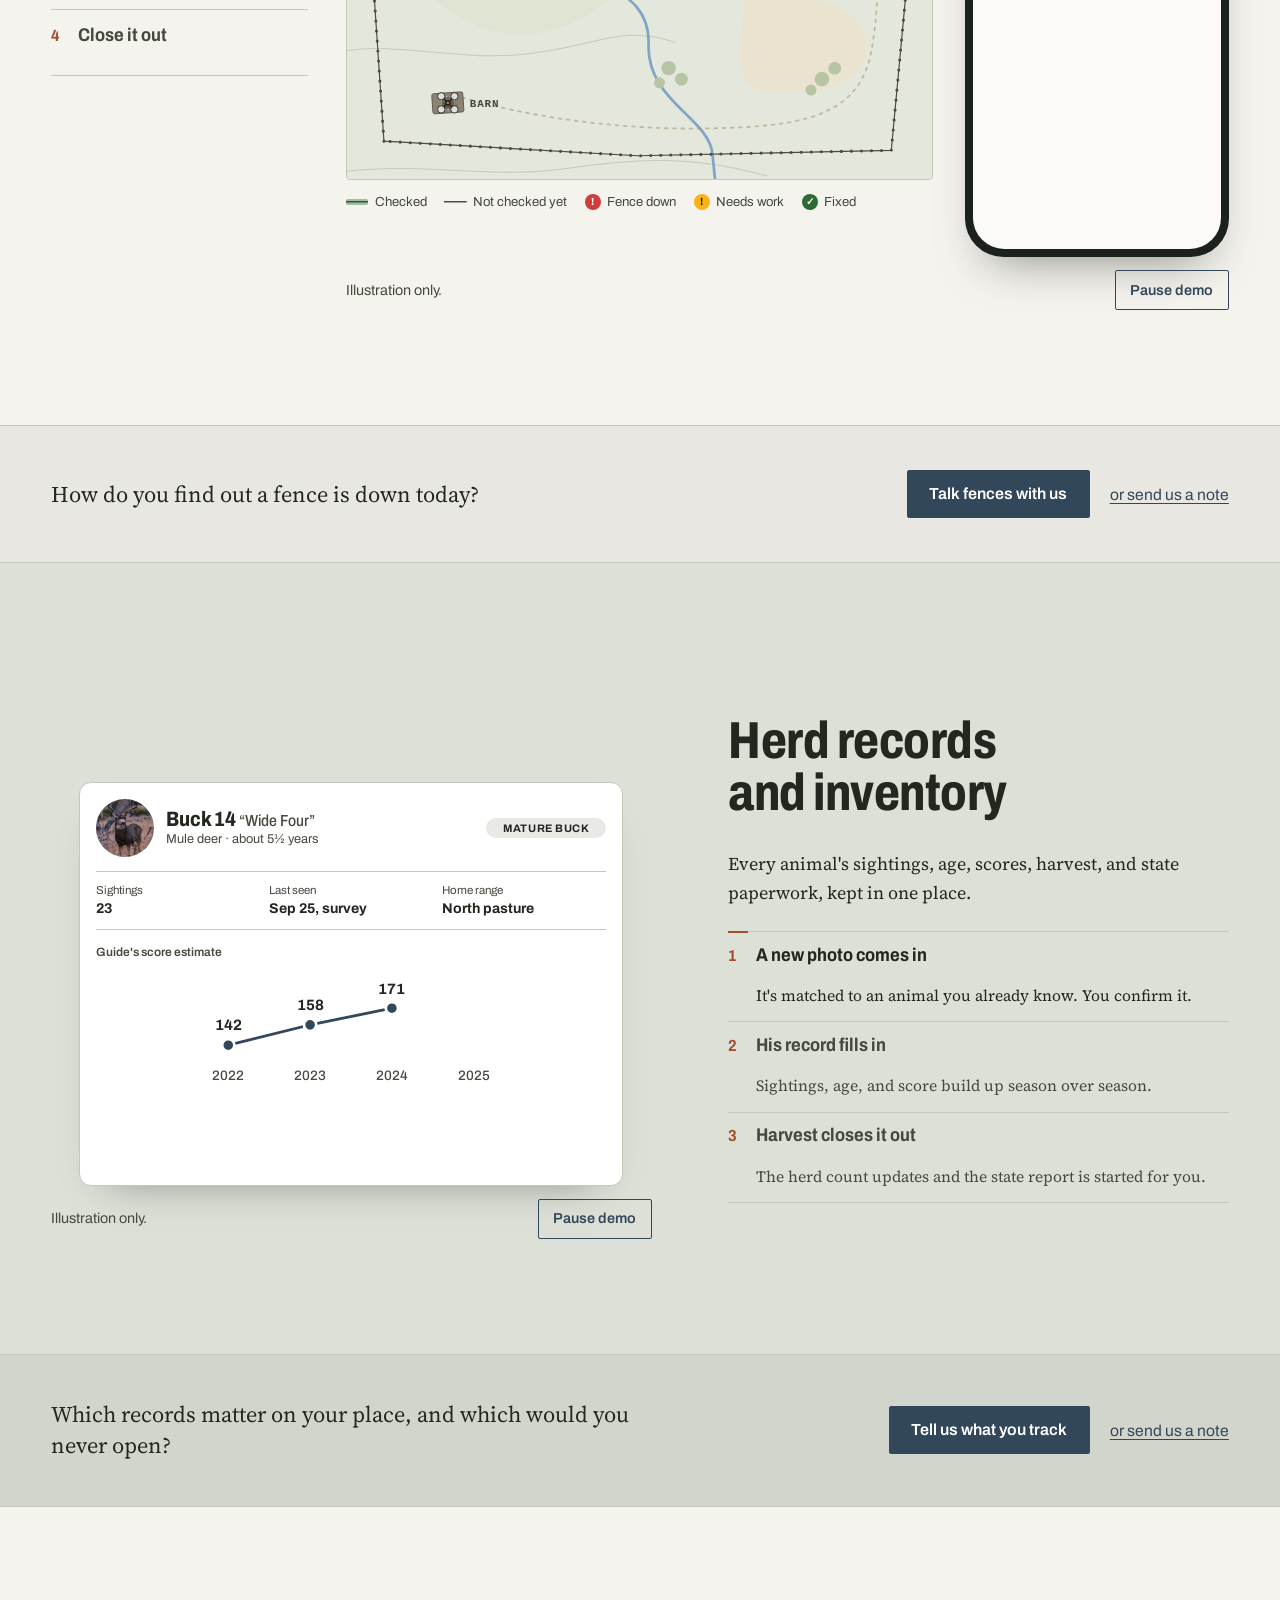
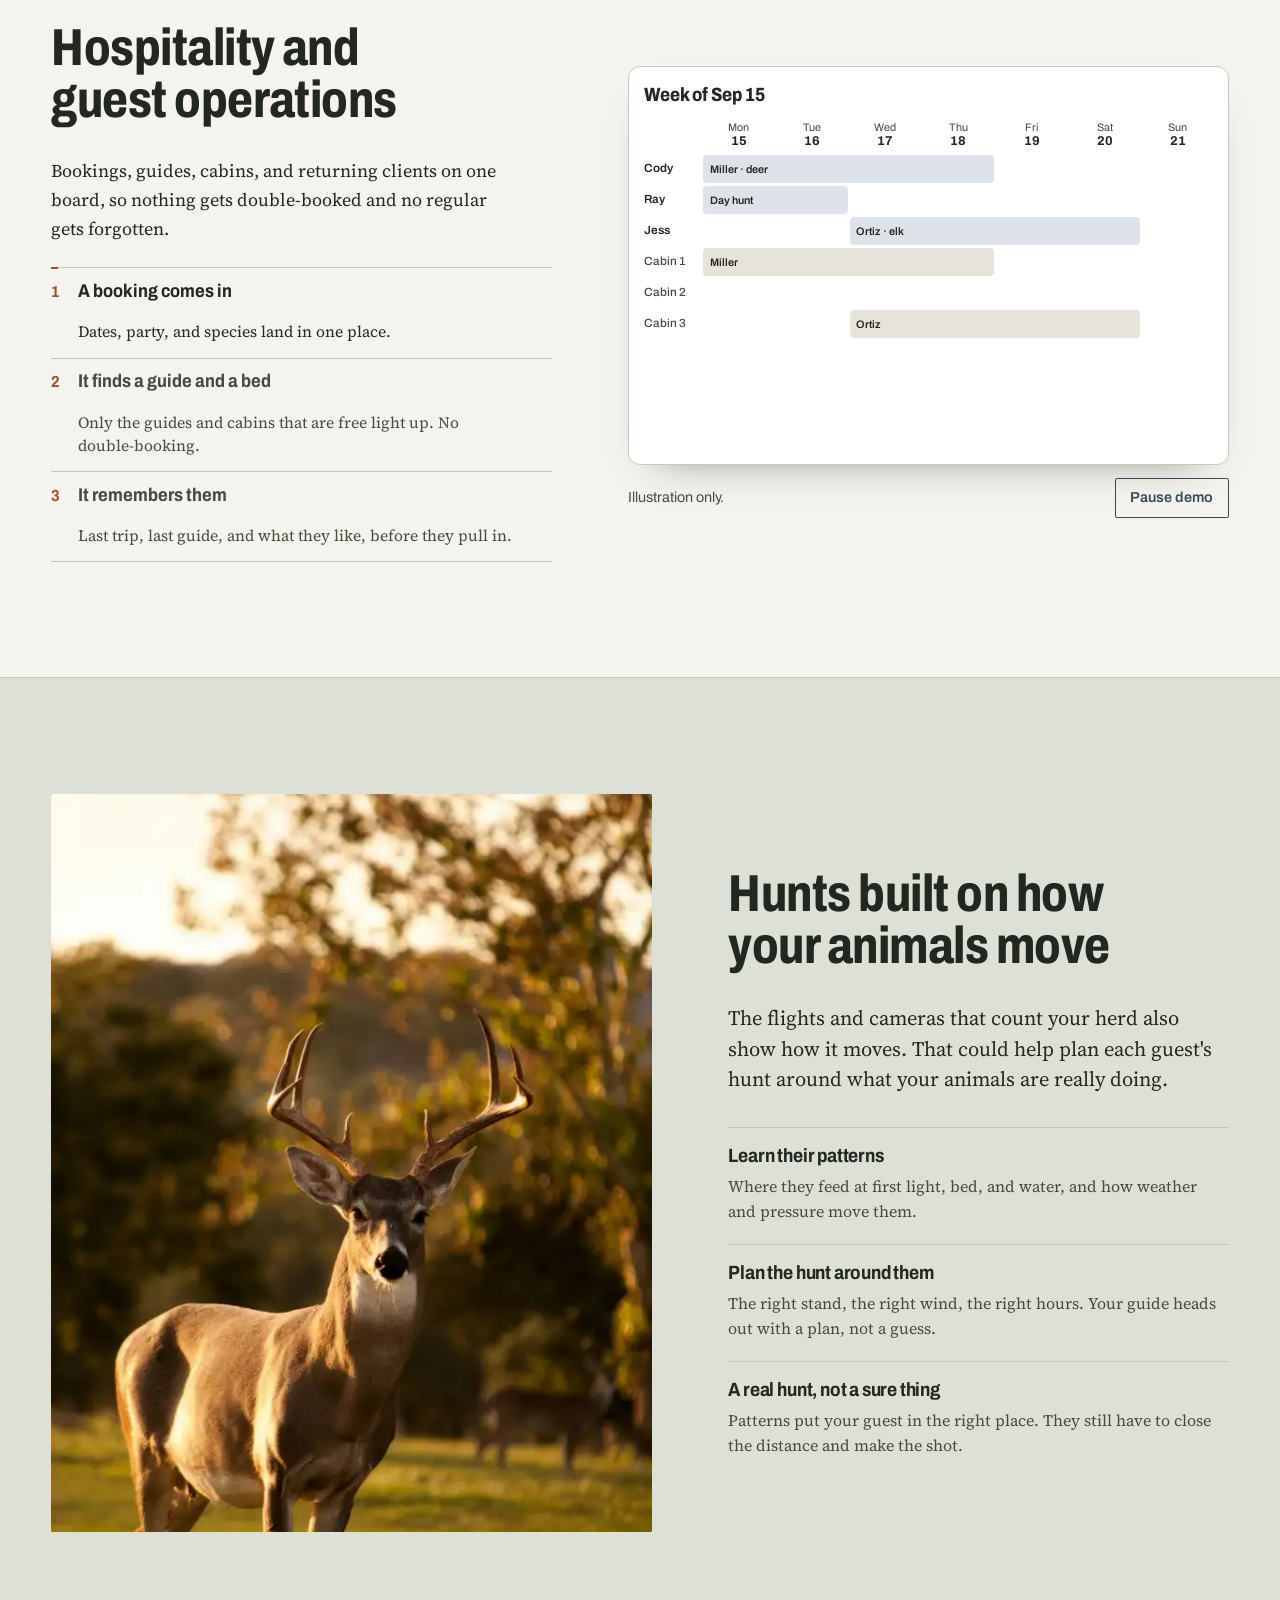
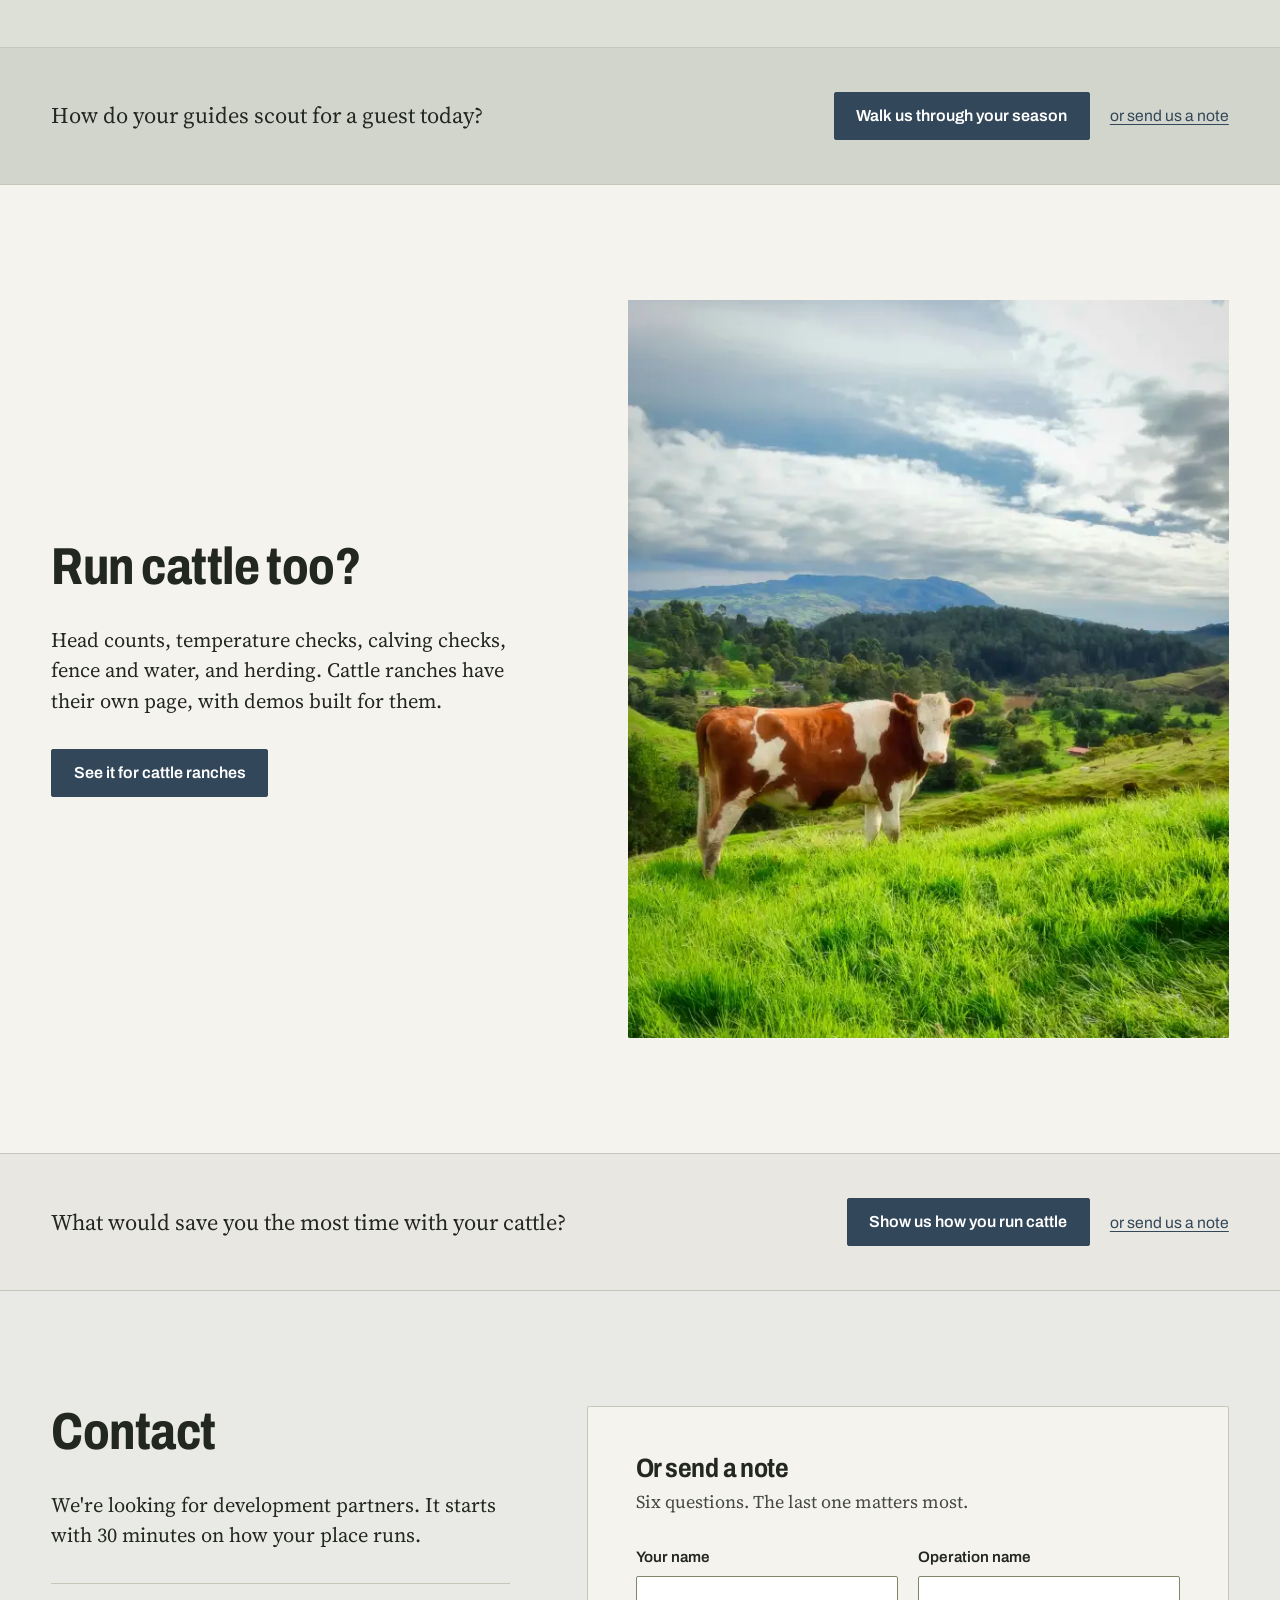
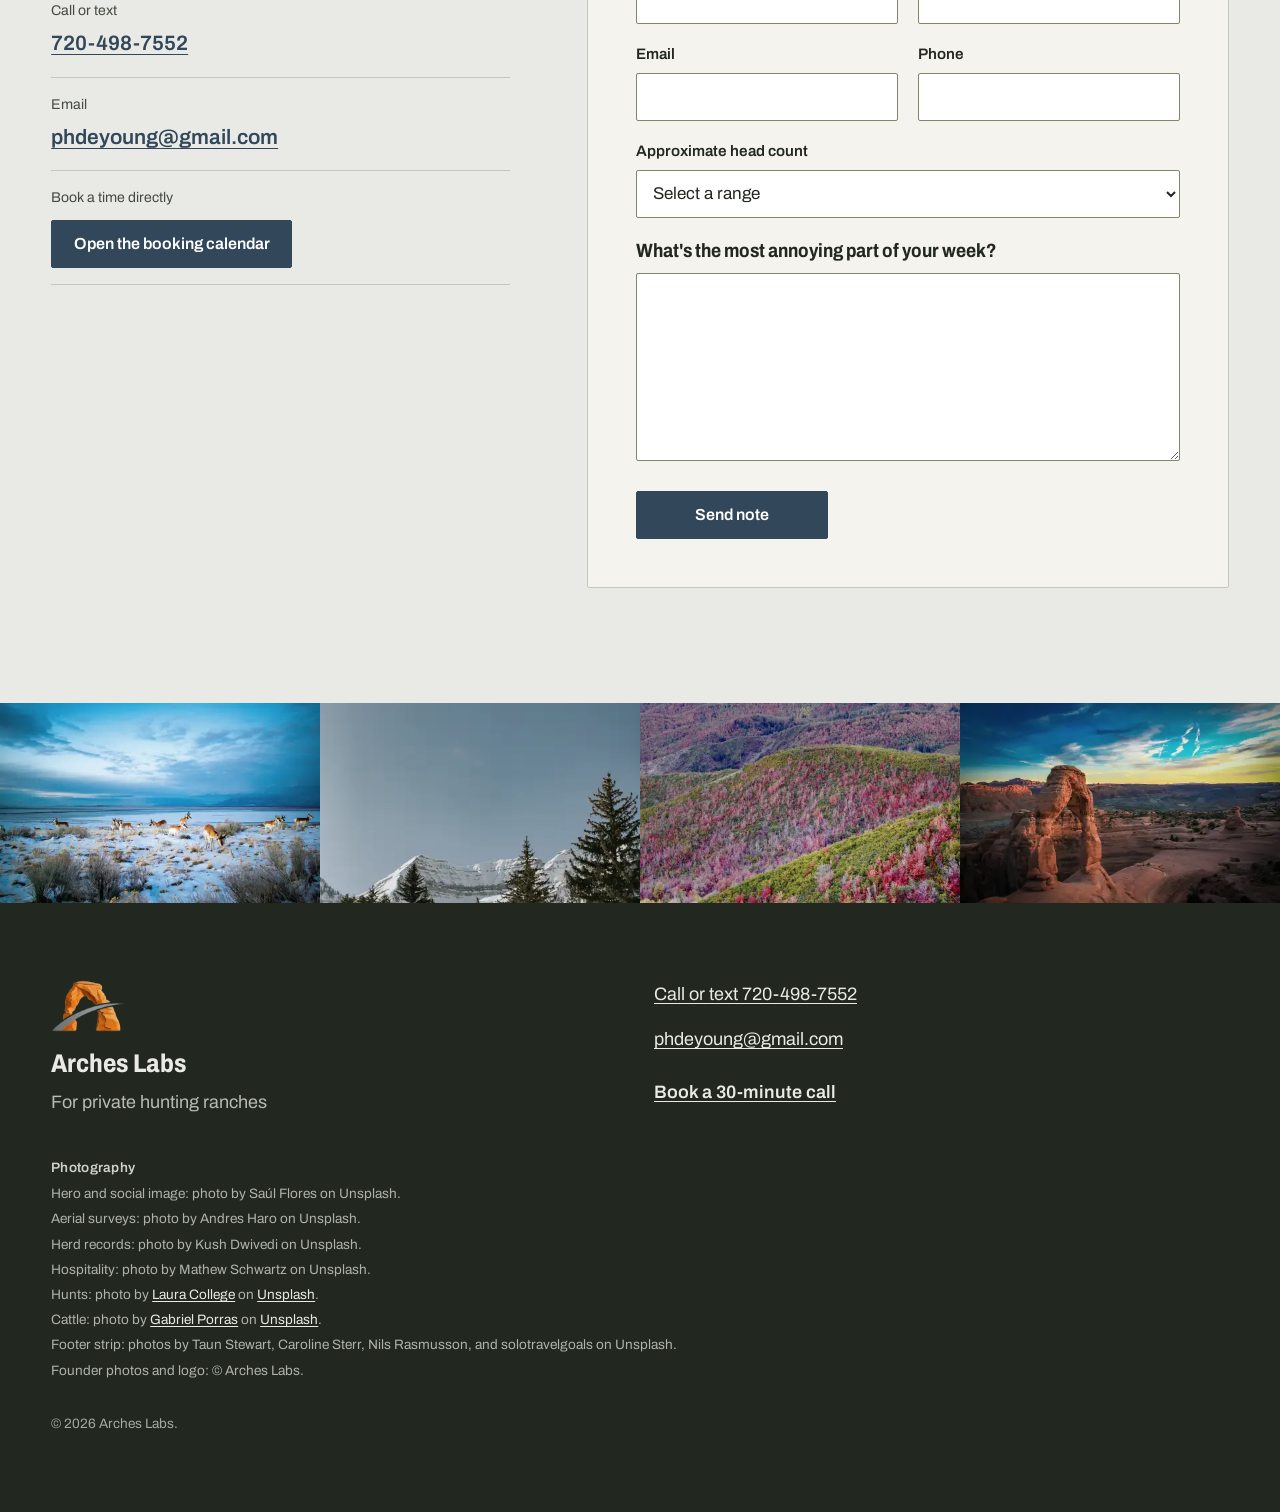
==== commit 08d045c8: "Add page-switch buttons under "What we build"; balance cattle overview panels - Both pages get a bor" ====
--- a/index.html
+++ b/index.html
@@ -212,6 +212,10 @@
           <li><a href="#hunts"><span class="solution__name">Hunt planning</span><span class="solution__what">Hunts built on how your animals move</span></a></li>
           </ul>
         </article>
+      </div>
+      <div class="switch">
+        <p class="switch__text"><b>Run cattle too?</b> Cattle ranches have their own page, with their own demos.</p>
+        <a class="btn btn--ghost switch__btn" href="cattle/">See the cattle page</a>
       </div>
     </div>
   </section>
--- a/assets/css/styles.css
+++ b/assets/css/styles.css
@@ -340,9 +340,26 @@
 .solution__list a:hover { color: var(--ink); }
 .solution__list a:hover .solution__name { text-decoration: underline; text-decoration-color: var(--rust); text-underline-offset: 0.2em; }
 .solution__list a:hover::after { transform: translateX(3px); }
-/* cattle page: five drone lines beside three software lines; the shorter list sits under
-   its paragraph instead of being pushed to the bottom of the panel */
-.solutions__grid--uneven .solution__list { margin-top: 0; }
+/* the other page: a bordered row under the two panels, its button in the site's
+   outline style so it doesn't compete with "Book a call" */
+.switch {
+  display: flex;
+  flex-wrap: wrap;
+  align-items: center;
+  justify-content: space-between;
+  gap: 0.9rem 2rem;
+  margin-top: clamp(1.25rem, 2.5vw, 2rem);
+  padding: 1rem clamp(1.25rem, 3vw, 2.25rem);
+  border: 1px solid var(--line);
+  border-radius: 6px;
+  background: rgba(255, 255, 255, 0.55);
+}
+.switch__text { margin: 0; font-size: 1.05rem; color: var(--ink-soft); }
+.switch__text b { margin-right: 0.3rem; font-family: var(--ui); font-weight: 700; color: var(--ink); }
+.switch__btn { flex: none; }
+.switch__btn::after { content: "→"; margin-left: 0.55rem; transition: transform 150ms ease; }
+.switch__btn:hover::after { transform: translateX(3px); }
+@media (max-width: 39.99rem) { .switch__btn { width: 100%; } }
 
 /* ----- who we are ----- */
 .founders {
--- a/assets/css/styles.css
+++ b/assets/css/styles.css
@@ -340,9 +340,26 @@
 .solution__list a:hover { color: var(--ink); }
 .solution__list a:hover .solution__name { text-decoration: underline; text-decoration-color: var(--rust); text-underline-offset: 0.2em; }
 .solution__list a:hover::after { transform: translateX(3px); }
-/* cattle page: five drone lines beside three software lines; the shorter list sits under
-   its paragraph instead of being pushed to the bottom of the panel */
-.solutions__grid--uneven .solution__list { margin-top: 0; }
+/* the other page: a bordered row under the two panels, its button in the site's
+   outline style so it doesn't compete with "Book a call" */
+.switch {
+  display: flex;
+  flex-wrap: wrap;
+  align-items: center;
+  justify-content: space-between;
+  gap: 0.9rem 2rem;
+  margin-top: clamp(1.25rem, 2.5vw, 2rem);
+  padding: 1rem clamp(1.25rem, 3vw, 2.25rem);
+  border: 1px solid var(--line);
+  border-radius: 6px;
+  background: rgba(255, 255, 255, 0.55);
+}
+.switch__text { margin: 0; font-size: 1.05rem; color: var(--ink-soft); }
+.switch__text b { margin-right: 0.3rem; font-family: var(--ui); font-weight: 700; color: var(--ink); }
+.switch__btn { flex: none; }
+.switch__btn::after { content: "→"; margin-left: 0.55rem; transition: transform 150ms ease; }
+.switch__btn:hover::after { transform: translateX(3px); }
+@media (max-width: 39.99rem) { .switch__btn { width: 100%; } }
 
 /* ----- who we are ----- */
 .founders {
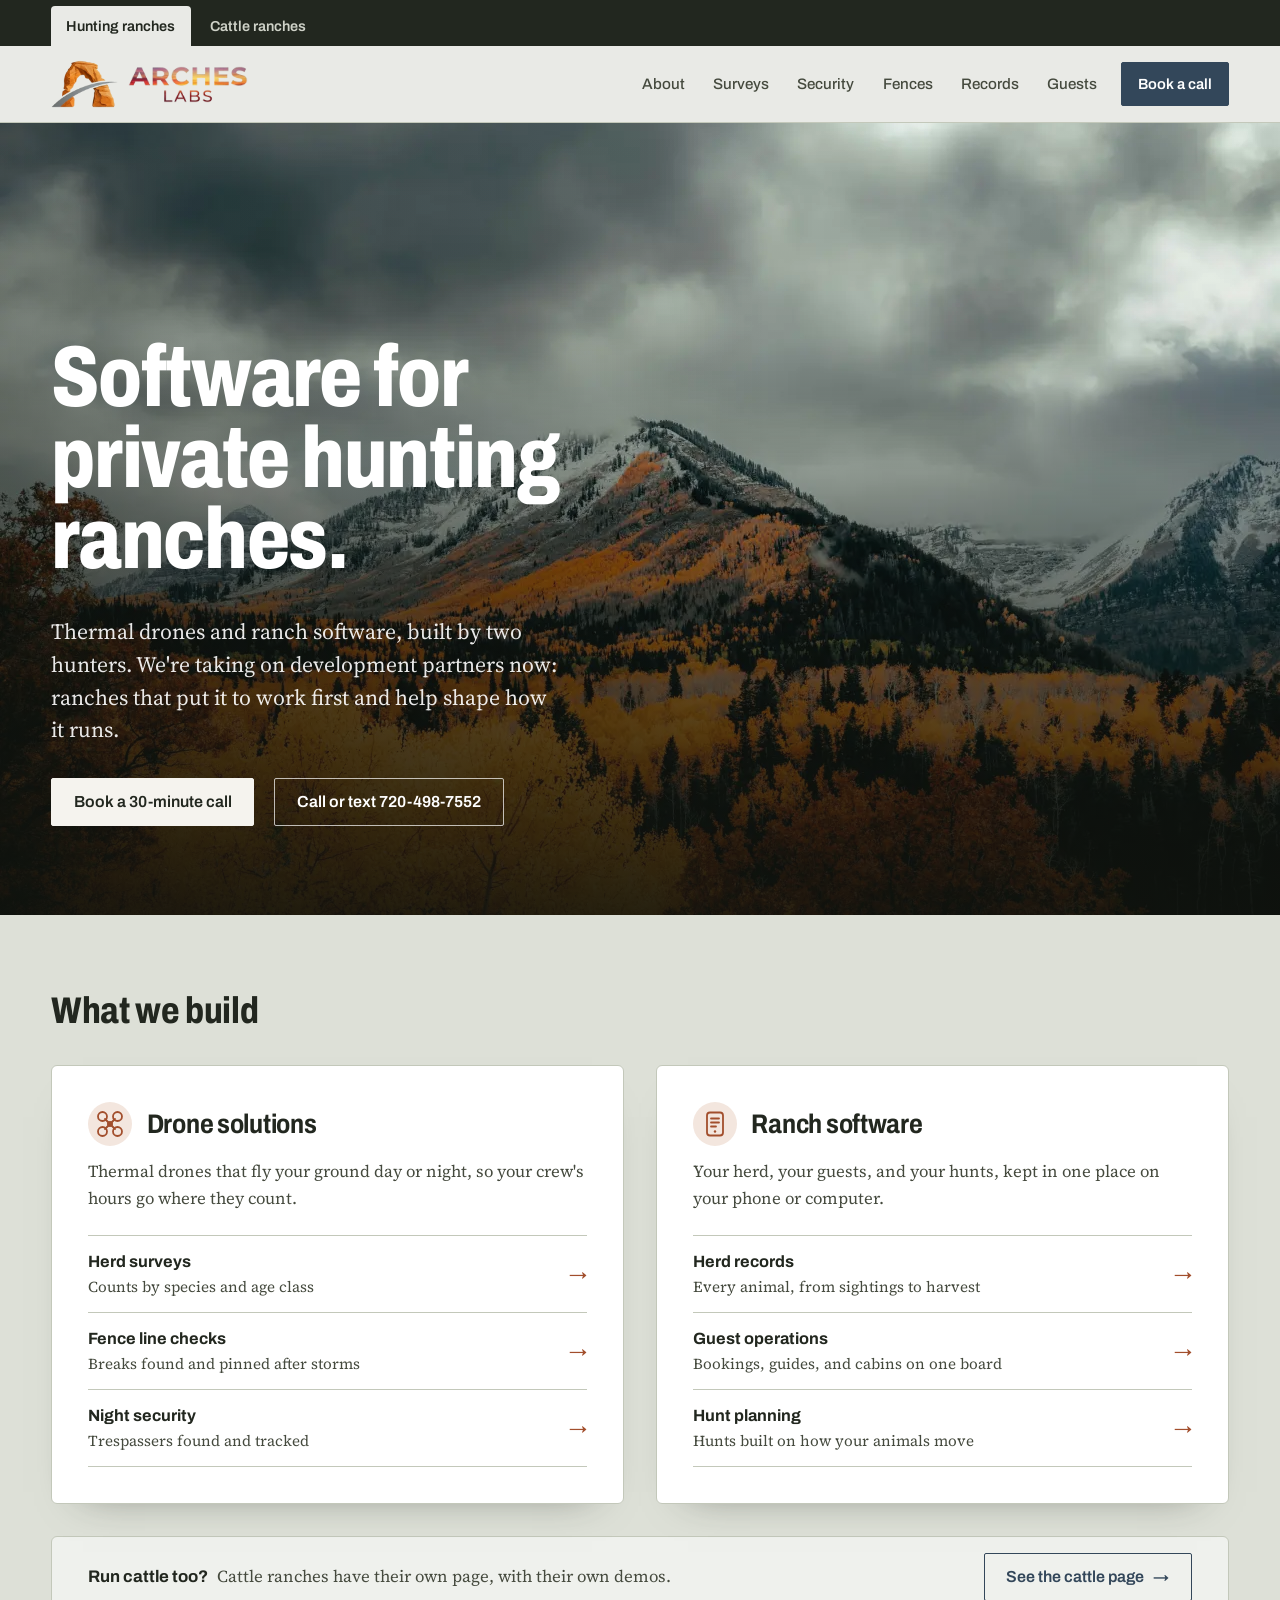
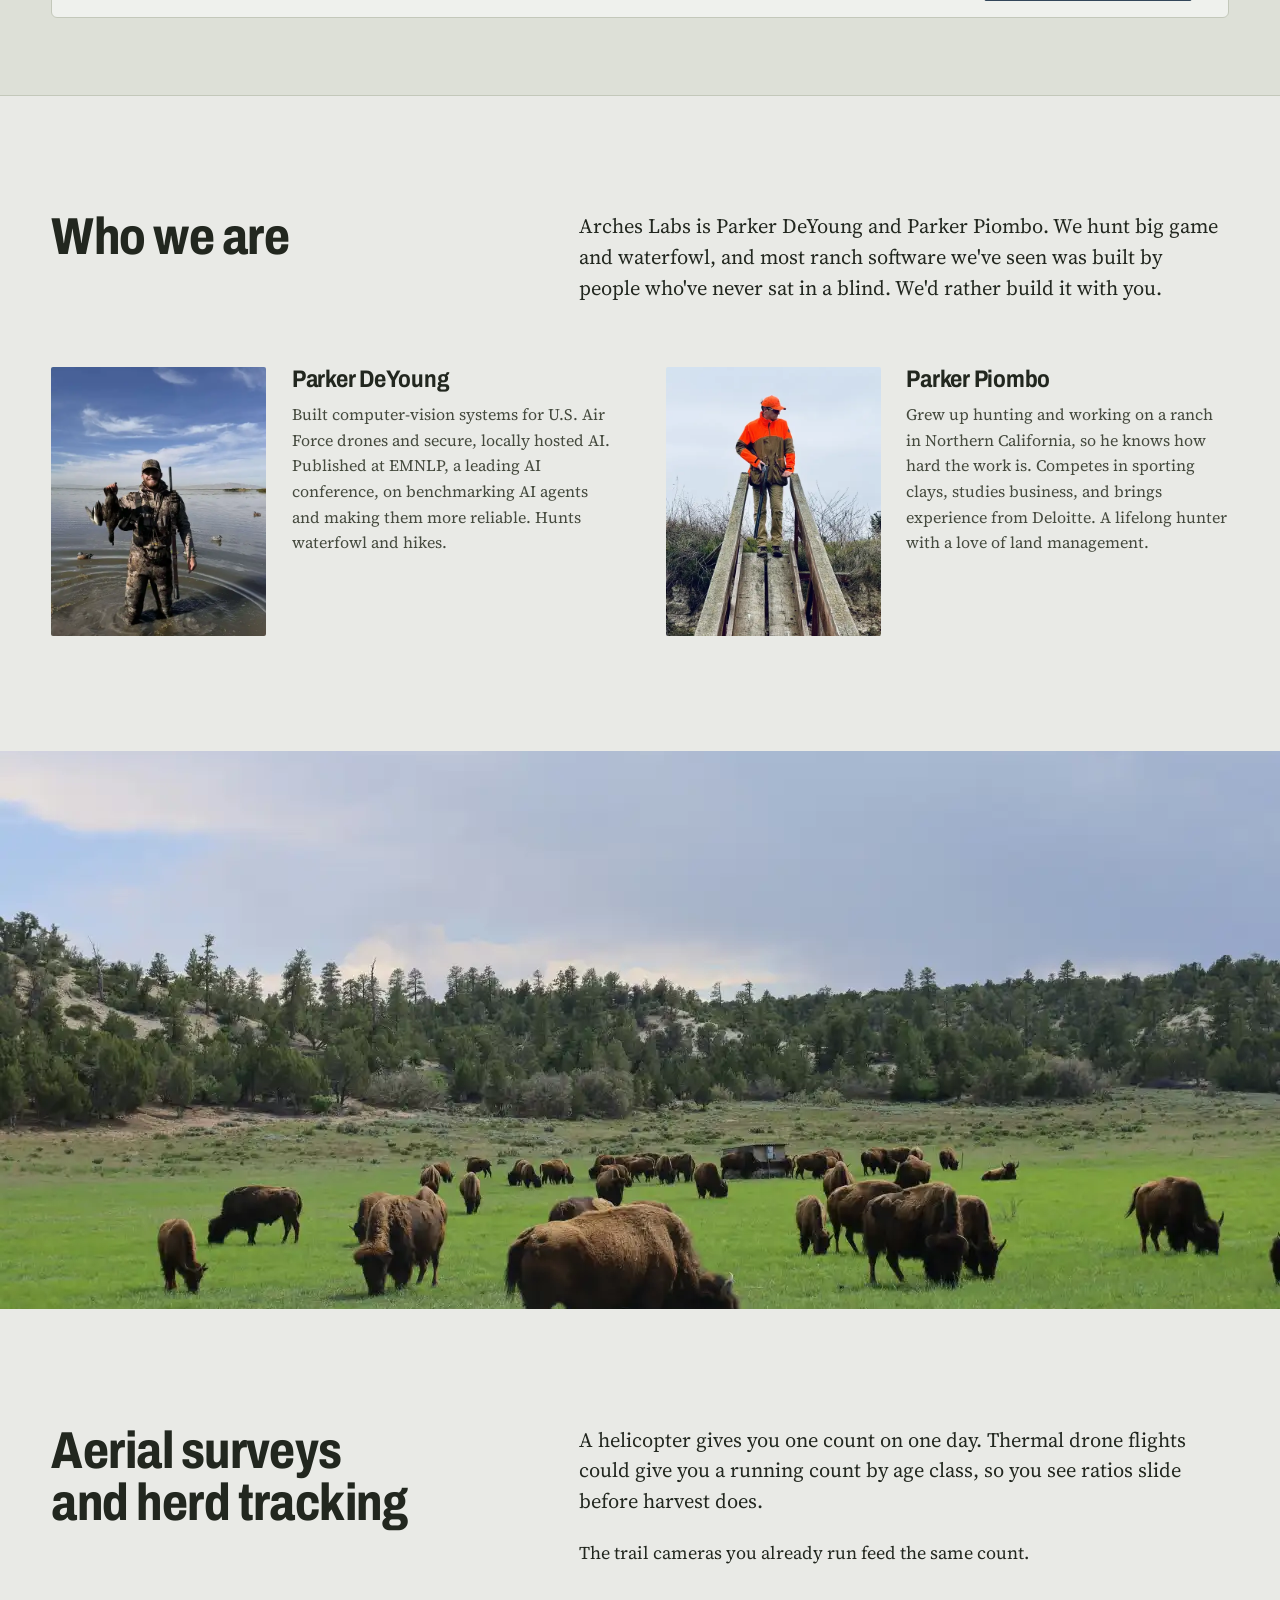
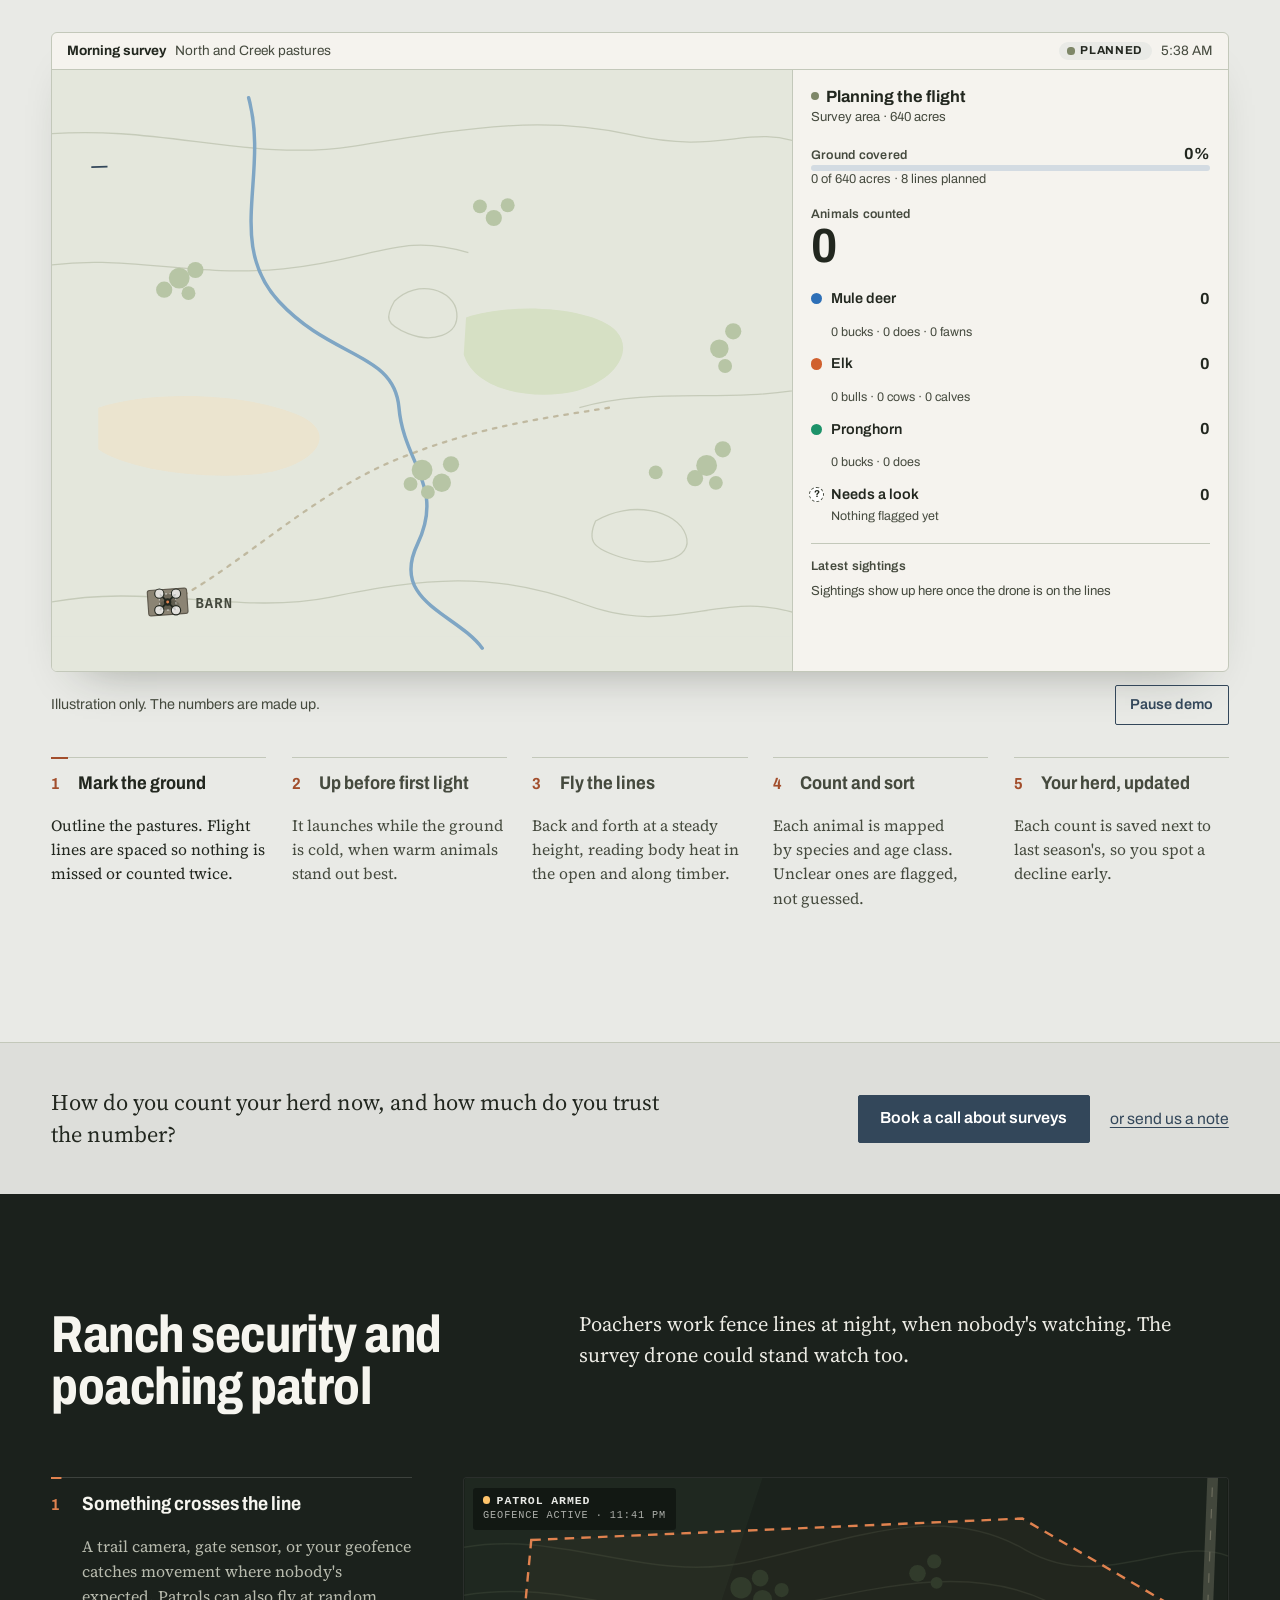
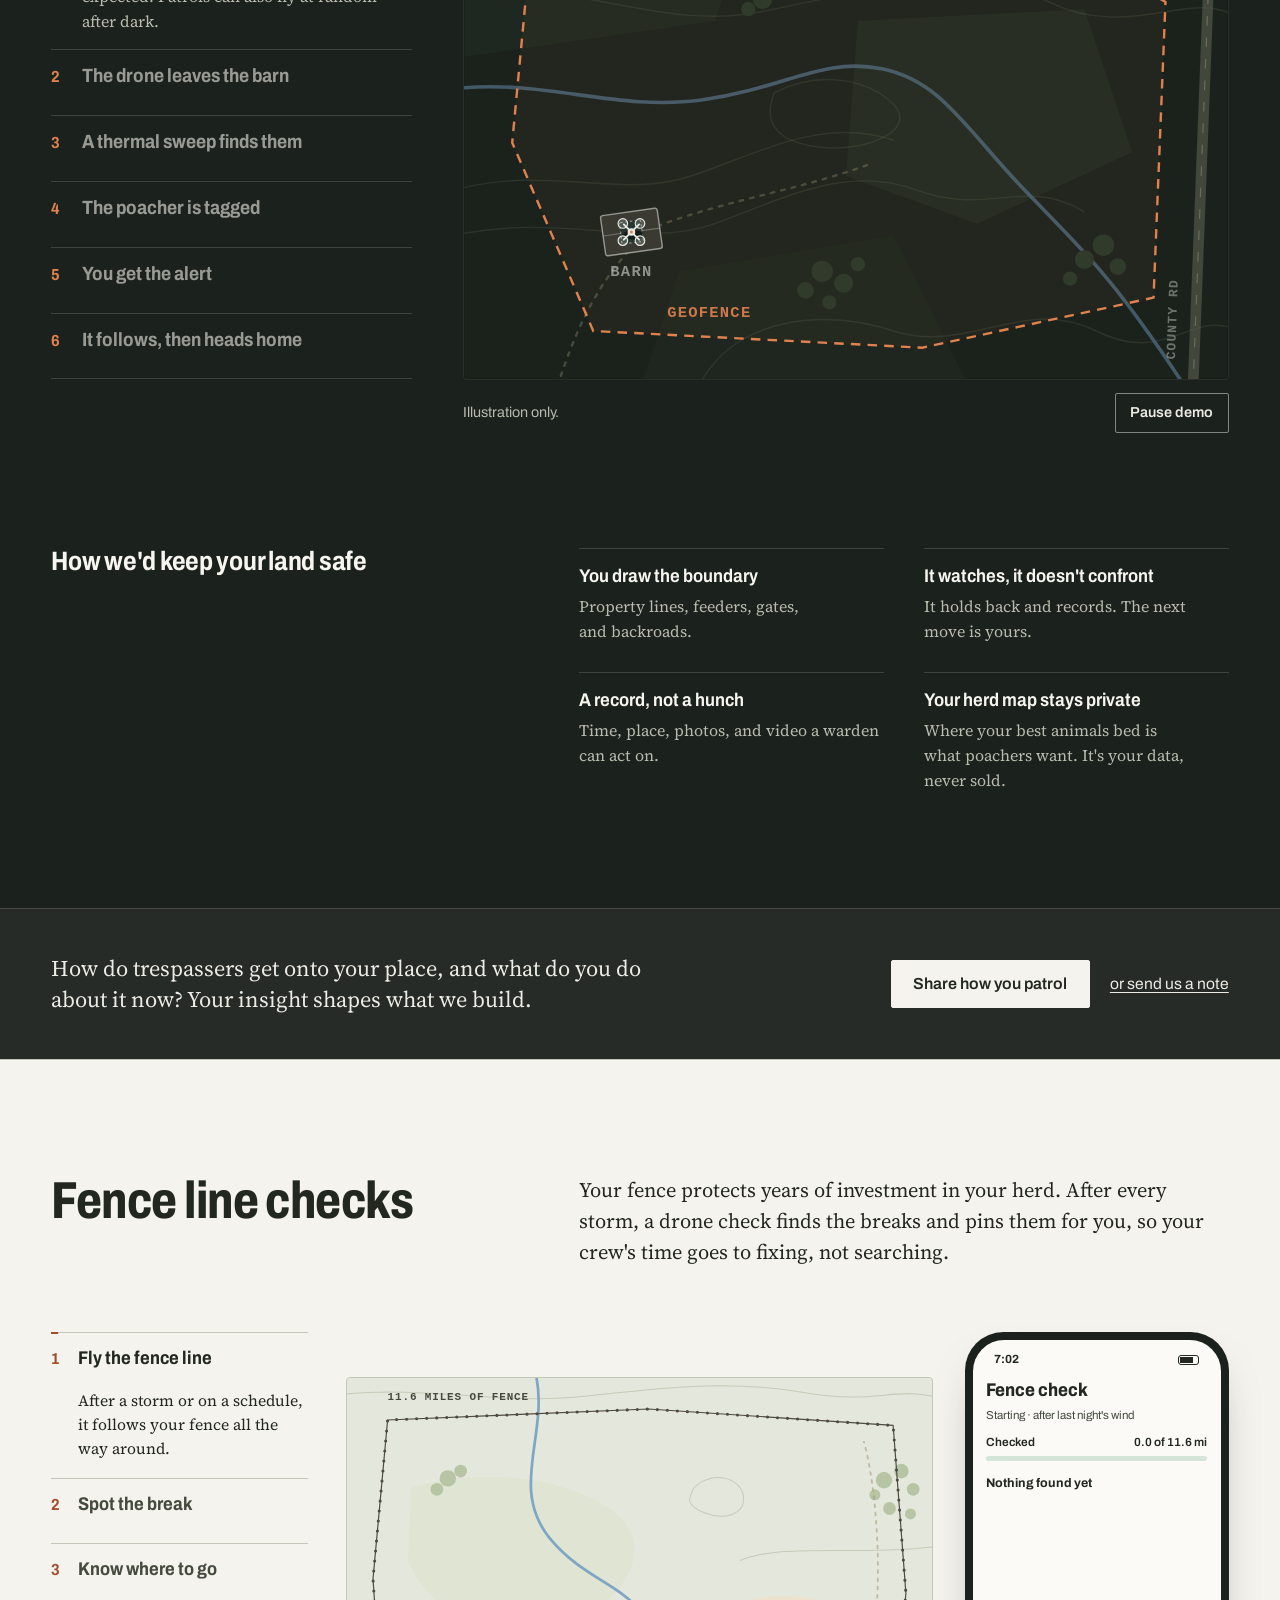
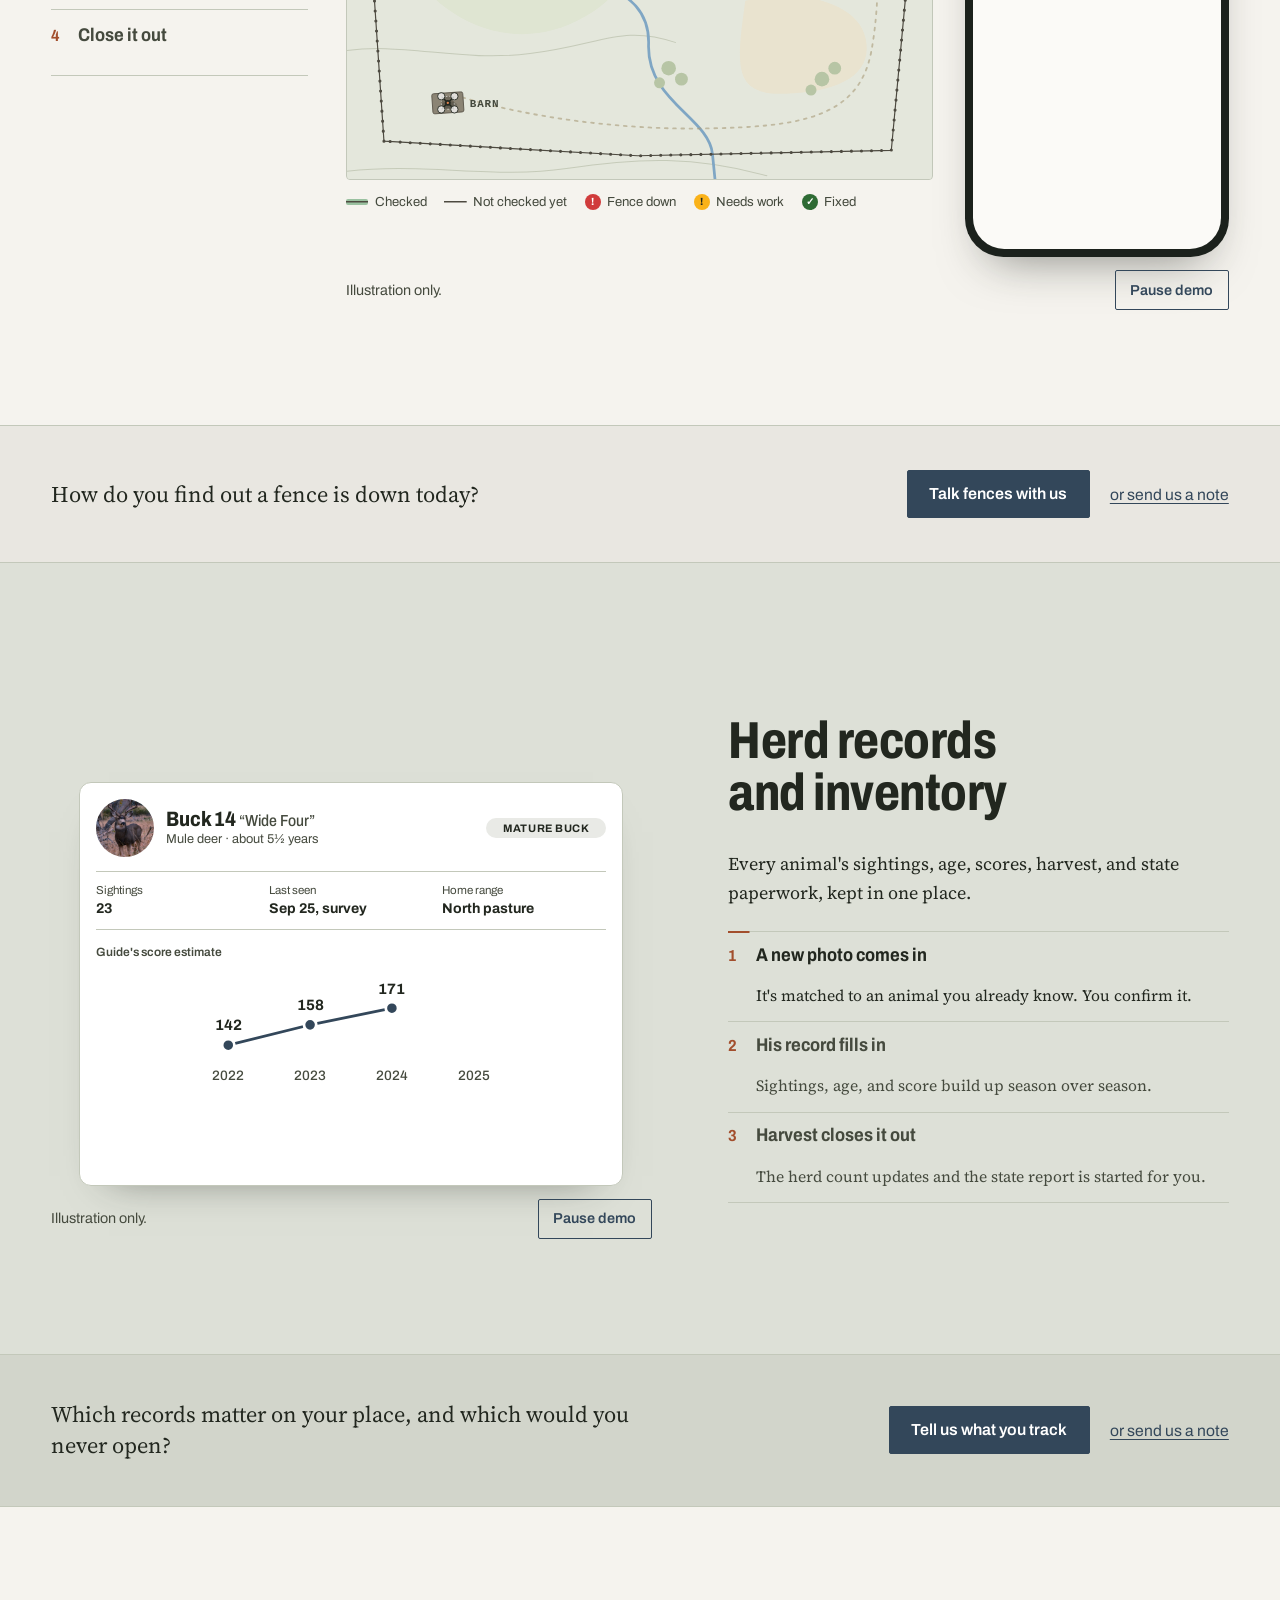
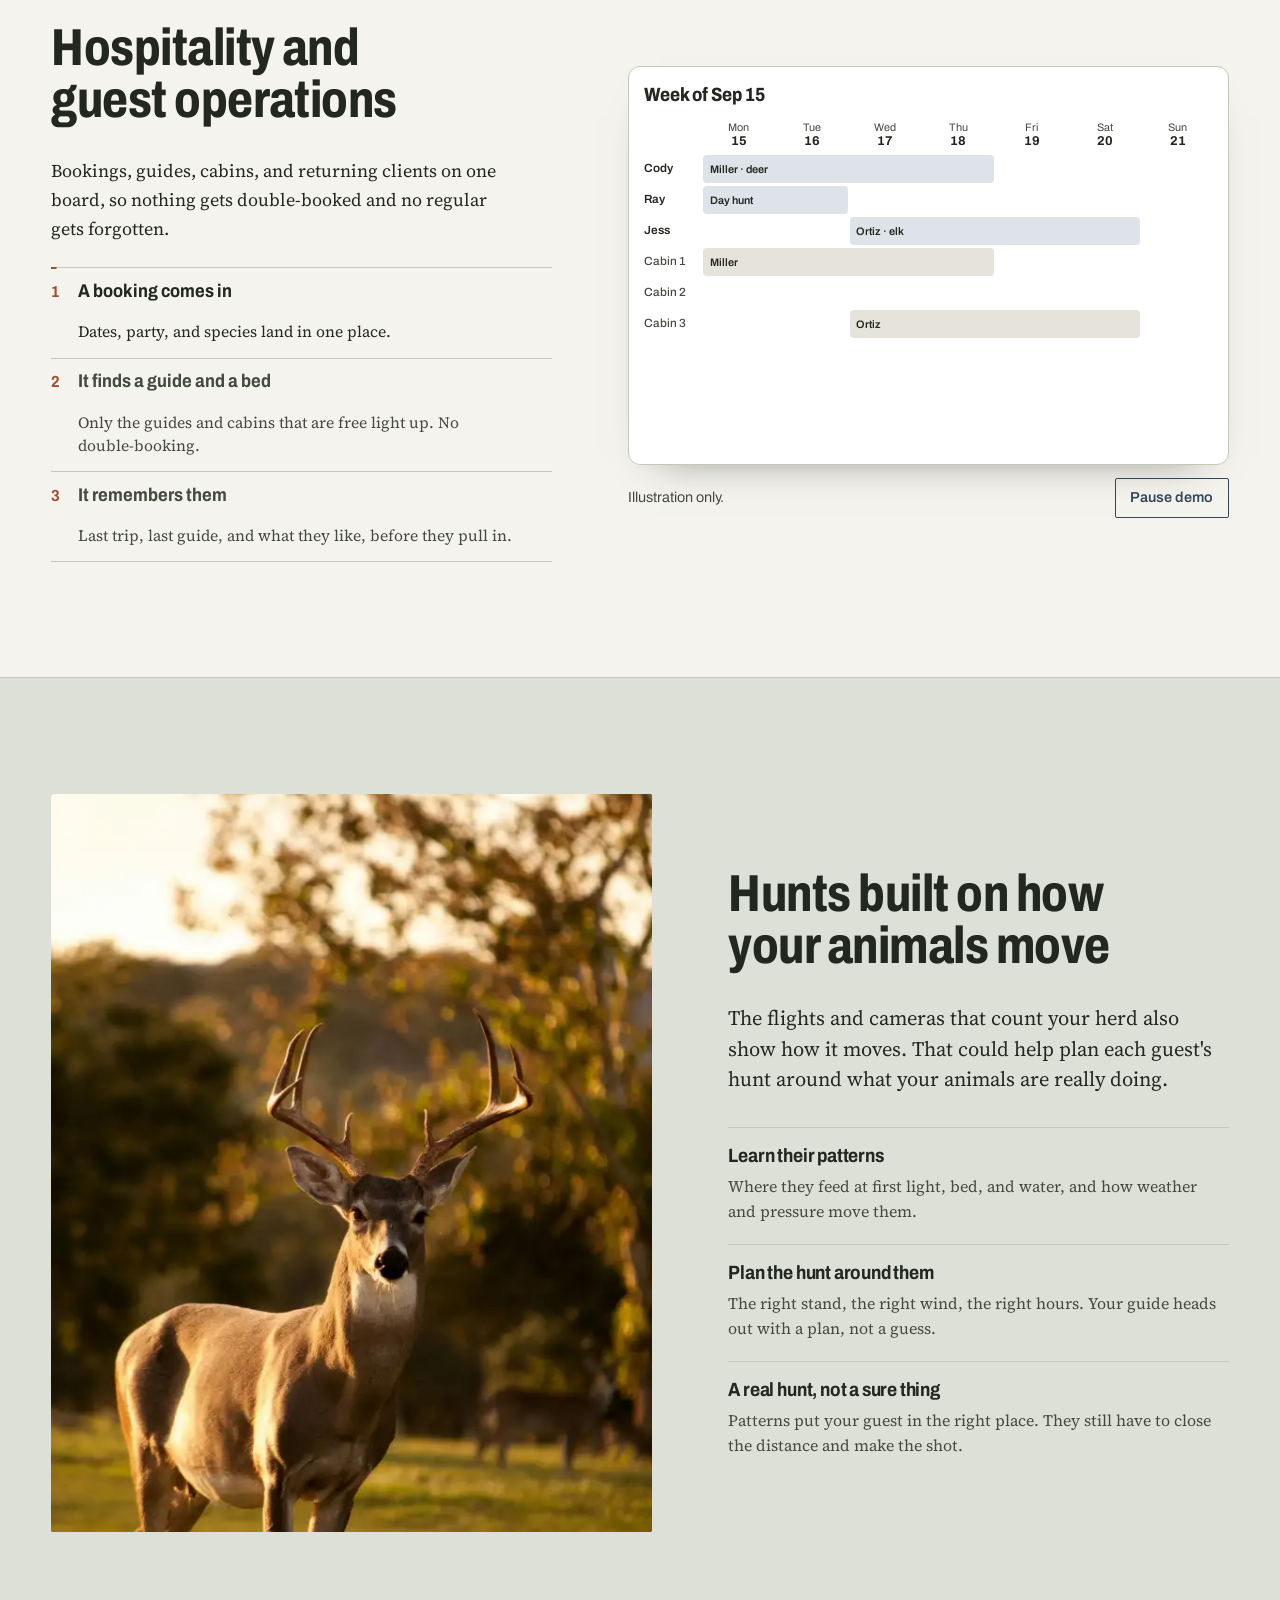
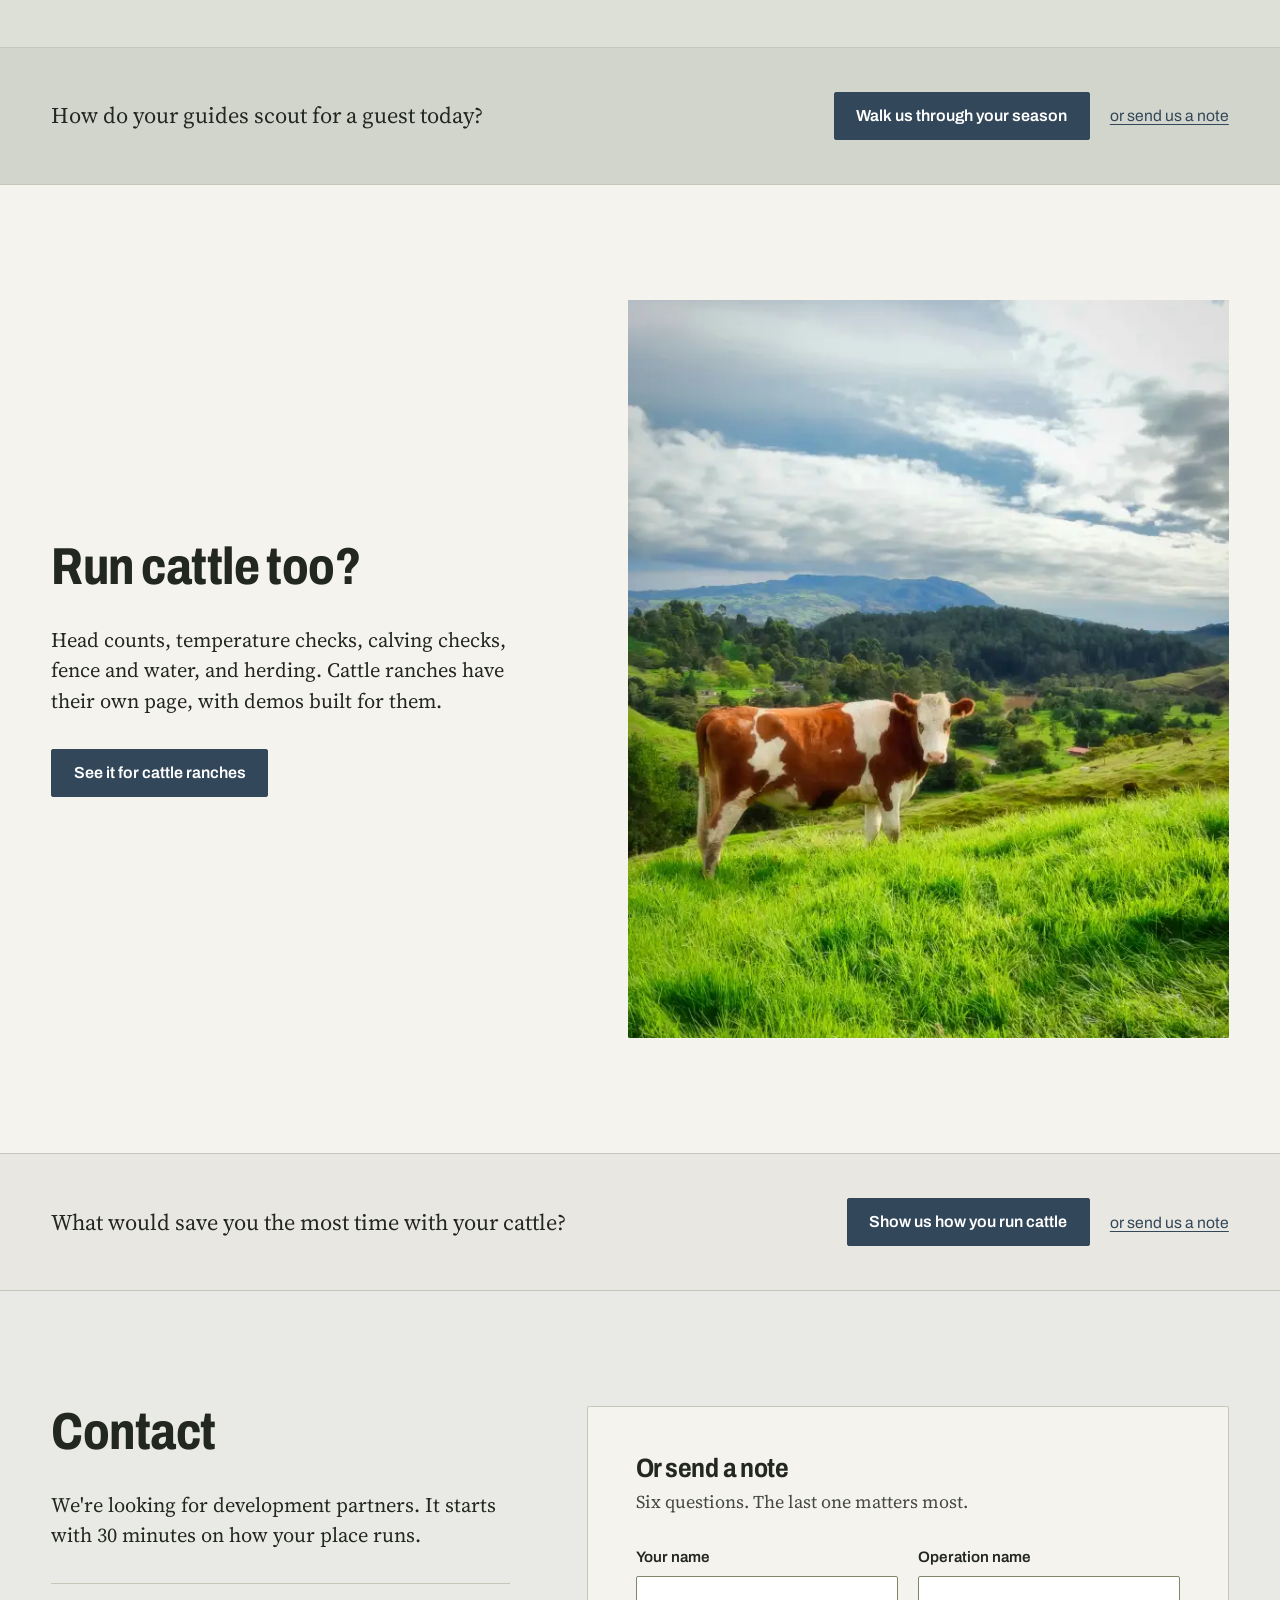
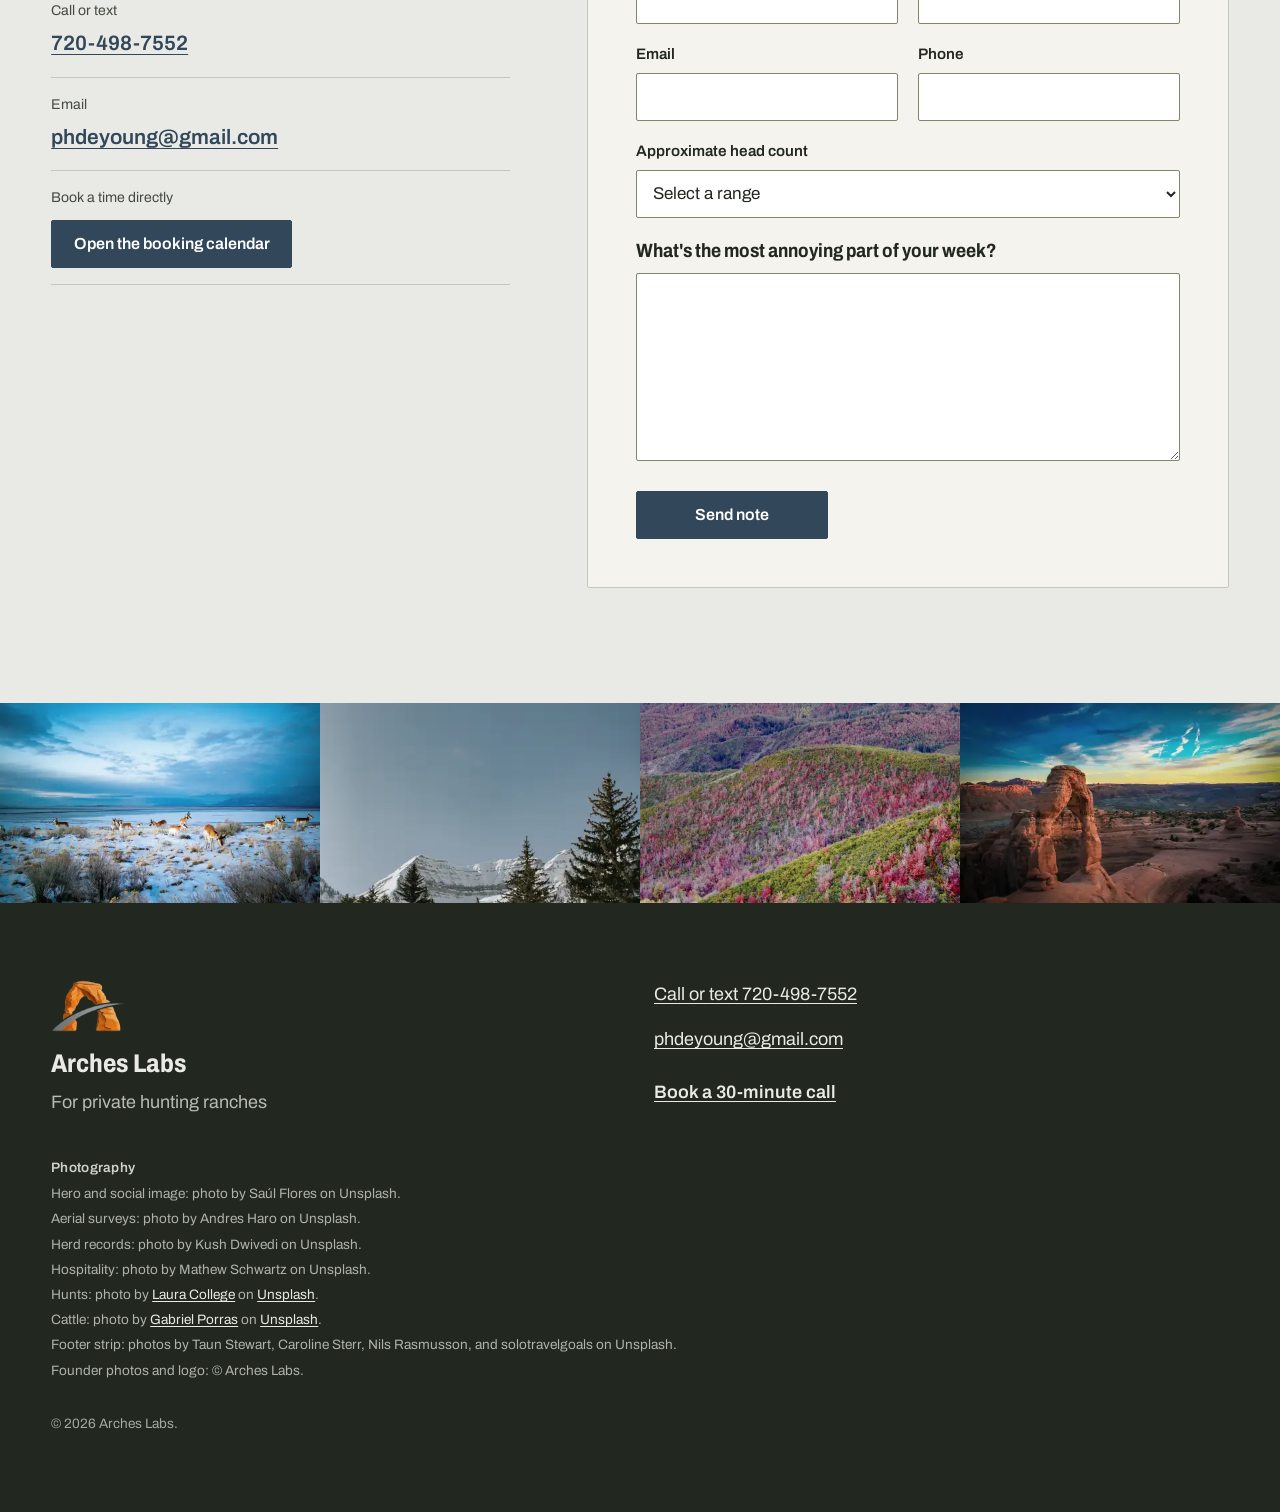
==== commit 1a413f46: "Use archeslab.com for home page URLs" ====
--- a/index.html
+++ b/index.html
@@ -45,22 +45,22 @@
 <title>Arches Labs — software for private hunting ranches</title>
 <meta name="description" content="Drone surveys, fence and security checks, herd records, and guest tools for private hunting ranches, built by two hunters. Now taking on development partners.">
 
-<link rel="canonical" href="https://REPLACE_ME.example/">
+<link rel="canonical" href="https://archeslab.com/">
 
 <!-- Open Graph / Twitter -->
 <meta property="og:type" content="website">
 <meta property="og:site_name" content="Arches Labs">
 <meta property="og:title" content="Software for private hunting ranches">
 <meta property="og:description" content="Drone surveys, fence and security checks, herd records, and guest tools for private hunting ranches. Now taking on development partners: book a 30-minute call.">
-<meta property="og:url" content="https://REPLACE_ME.example/">
-<meta property="og:image" content="https://REPLACE_ME.example/assets/img/og-cover.jpg">
+<meta property="og:url" content="https://archeslab.com/">
+<meta property="og:image" content="https://archeslab.com/assets/img/og-cover.jpg">
 <meta property="og:image:width" content="1200">
 <meta property="og:image:height" content="630">
 <meta property="og:image:alt" content="Sunlit autumn peak above orange aspen stands in rugged high country.">
 <meta name="twitter:card" content="summary_large_image">
 <meta name="twitter:title" content="Software for private hunting ranches">
 <meta name="twitter:description" content="Drone surveys, fence and security checks, herd records, and guest tools for private hunting ranches. Now taking on development partners: book a 30-minute call.">
-<meta name="twitter:image" content="https://REPLACE_ME.example/assets/img/og-cover.jpg">
+<meta name="twitter:image" content="https://archeslab.com/assets/img/og-cover.jpg">
 <meta name="twitter:image:alt" content="Sunlit autumn peak above orange aspen stands in rugged high country.">
 
 <meta name="theme-color" content="#33475a">
@@ -81,7 +81,7 @@
     PHONE:        "720-498-7552",
     PHONE_TEL:    "+17204987552",
     EMAIL:        "phdeyoung@gmail.com",
-    SITE_URL:     "https://REPLACE_ME.example",                   // REPLACE_ME
+    SITE_URL:     "https://archeslab.com",                   // REPLACE_ME
     ANALYTICS_ID: ""                                              // optional
   };
 </script>
--- a/assets/css/styles.css
+++ b/assets/css/styles.css
@@ -1541,43 +1541,101 @@
   .book__bk { padding: 0 0.25rem; font-size: 0.6rem; }
 }
 
-/* temperature checks (cattle page): a thermal pass over a group of calves, each one read
-   against the group, and a dot plot of the readings under it */
+/* temperature checks (cattle page): a small dashboard in the style of the head-count
+   window. Thermal view beside a readout (they stack when the card is narrow), then a
+   tracker that fills in as the calf is flagged, treated, and rechecked. Rows that wait
+   for the scan share one grid cell with their placeholder, so nothing jumps. */
 .temp {
+  overflow: hidden;
+  border: 1px solid var(--line);
+  border-radius: 10px;
+  background: #fff;
+  box-shadow: 0 1.5rem 3rem -2rem rgba(34, 39, 31, 0.45);
+  font-family: var(--ui);
+  color: var(--ink);
+}
+.temp__bar {
+  display: flex;
+  align-items: center;
+  justify-content: space-between;
+  gap: 1rem;
+  padding: 0.55rem 0.9rem;
+  border-bottom: 1px solid var(--line);
+  background: var(--mist);
+  font-size: 0.85rem;
+  line-height: 1.3;
+}
+.temp__bar-title { font-weight: 700; }
+.temp__bar-sub { margin-left: 0.4rem; font-weight: 400; color: var(--ink-soft); }
+.temp__bar-live { display: inline-flex; align-items: center; gap: 0.6rem; white-space: nowrap; color: var(--ink-soft); font-variant-numeric: tabular-nums; }
+.temp.is-scanning .survey__pill { background: var(--rust); color: #fff; }
+.temp.is-scanning .survey__pill::before { background: #fff; animation: sd-blink 1.2s ease-in-out infinite; }
+/* side by side only when each half gets 16rem; the view's contents stay inside x 22-298 so
+   the slice crop (when the readout is taller) never cuts them */
+.temp__body { display: grid; grid-template-columns: repeat(auto-fit, minmax(16rem, 1fr)); }
+.temp__view { display: block; width: 100%; height: 100%; min-height: 13rem; background: #1a1030; }
+.tc-cam { font: 700 10px/1 var(--mono); letter-spacing: 0.08em; fill: #e9eae6; fill-opacity: 0.85; }
+.tc-flag text { font: 700 11px/1 var(--mono); fill: #fff; }
+.tc-body { transition: opacity 200ms linear; }
+.demo--live .tc-a:not(.is-shown) .tc-body { opacity: 0.4; }
+.demo--live .tc-a:not(.is-flagged) .tc-flag { opacity: 0; }
+
+.temp__panel { display: grid; gap: 0.85rem; align-content: start; padding: 0.95rem 1rem 1.05rem; font-size: 0.85rem; line-height: 1.35; }
+.temp__panel p { margin: 0; }
+.tp-label { display: block; font-size: 0.76rem; font-weight: 600; color: var(--ink-soft); }
+.tp-note { font-size: 0.76rem; color: var(--ink-soft); }
+.tp-stats { display: grid; grid-template-columns: repeat(2, minmax(0, 1fr)); gap: 0.75rem; }
+.tp-stat { display: grid; gap: 0.1rem; }
+.tp-num { font-size: 2.2rem; font-weight: 700; font-stretch: 90%; line-height: 1; font-variant-numeric: tabular-nums; }
+.temp.is-flagged .tp-stat--warm .tp-num { color: var(--rust); }
+.tp-heat { display: flex; flex-wrap: wrap; align-items: baseline; gap: 0.2rem 0.5rem; padding: 0.5rem 0.65rem; border-radius: 6px; background: var(--mist); }
+.tp-heat .tp-label { display: inline; }
+.tp-heat__val { font-weight: 700; color: #2e6b34; }
+.tp-list .tp-label { margin-bottom: 0.4rem; }
+.tp-slot { display: grid; }
+.tp-wait, .tp-rows { grid-area: 1 / 1; }
+.tp-wait { visibility: hidden; color: var(--ink-soft); }
+.demo--live .tp-wait.is-shown { visibility: visible; }
+.demo--live .tp-rows:not(.is-shown) { visibility: hidden; }
+.tp-rows { list-style: none; margin: 0; padding: 0; display: grid; gap: 0.3rem; }
+.tp-row {
   display: grid;
-  gap: 0.75rem;
-  padding: 0.9rem;
-  border: 1px solid var(--line);
-  border-radius: 12px;
+  grid-template-columns: 3.6rem minmax(0, 1fr) auto;
+  align-items: center;
+  gap: 0.5rem;
+  padding: 0.35rem 0.55rem;
+  border-radius: 6px;
+  background: var(--mist);
+  font-size: 0.82rem;
+}
+.tp-row--warm { background: #f6e7df; }
+.tp-val { font-weight: 700; font-variant-numeric: tabular-nums; }
+.tp-row--warm .tp-val { color: var(--rust); }
+.tp-where { color: var(--ink-soft); white-space: nowrap; overflow: hidden; text-overflow: ellipsis; }
+.tp-badge { padding: 0.08rem 0.5rem; border-radius: 999px; background: var(--rust); color: #fff; font-size: 0.66rem; font-weight: 700; letter-spacing: 0.05em; text-transform: uppercase; }
+.demo--live .temp:not(.is-flagged) .tp-badge { visibility: hidden; }
+.tp-ok { font-size: 0.74rem; font-weight: 600; color: #2e6b34; }
+
+.temp__track { list-style: none; margin: 0; padding: 0.85rem 1rem 0.95rem; border-top: 1px solid var(--line); display: grid; gap: 0.5rem; font-size: 0.84rem; line-height: 1.35; }
+.tt-step { position: relative; padding-left: 1.5rem; color: var(--ink-soft); transition: color 200ms linear; }
+.tt-step::before {
+  content: "";
+  position: absolute;
+  left: 0;
+  top: 0.2em;
+  width: 0.8rem;
+  height: 0.8rem;
+  border-radius: 50%;
   background: #fff;
-  box-shadow: 0 20px 40px -30px rgba(34, 39, 31, 0.6);
-  font-family: var(--ui);
-  font-size: 0.82rem;
-  line-height: 1.3;
-  color: var(--ink);
-}
-.temp__top { display: flex; flex-wrap: wrap; justify-content: space-between; align-items: baseline; gap: 0.2rem 1rem; }
-.temp__title { font-family: var(--display); font-size: 1.2rem; font-weight: 750; font-stretch: 85%; }
-.temp__sub { display: block; font-family: var(--ui); font-size: 0.76rem; font-weight: 400; font-stretch: 100%; color: var(--ink-soft); }
-.temp__read { font-size: 0.76rem; font-weight: 600; color: var(--ink-soft); font-variant-numeric: tabular-nums; }
-.temp__view, .temp__chart svg { display: block; width: 100%; height: auto; }
-.temp__view { border-radius: 8px; }
-.temp__chart .rec__label { margin-bottom: 0.1rem; }
-.temp__zone { font: 700 7.5px var(--ui); letter-spacing: 0.05em; text-transform: uppercase; fill: var(--ink-soft); }
-.temp__axis text { font: 500 8.5px var(--ui); fill: var(--ink-soft); text-anchor: middle; }
-.temp__note { font: 700 8.5px var(--ui); }
-.temp__flag-text { color: var(--ink-soft); }
-.tc-box { fill: none; stroke: #ffd9a0; stroke-width: 0.8; transition: opacity 160ms linear; }
-.tc-a.is-flagged .tc-box { stroke: #ff6a5a; stroke-width: 1.6; }
-.tc-tag rect { fill: #ff6a5a; }
-.tc-tag text { font: 700 8px var(--mono); fill: #fff; }
-.tc-dot { fill: var(--slate); stroke: #fff; stroke-width: 1.2; transition: opacity 200ms linear; }
-.tc-dot--warm { fill: var(--rust); }
-.temp__recheck { transition: opacity 300ms linear; }
-.demo--live .tc-a:not(.is-shown) .tc-box,
-.demo--live .tc-dot:not(.is-shown),
-.demo--live .tc-a:not(.is-flagged) .tc-tag,
-.demo--live .temp__recheck:not(.is-shown) { opacity: 0; }
+  box-shadow: inset 0 0 0 1.5px var(--line);
+  transition: background-color 200ms linear, box-shadow 200ms linear;
+}
+.tt-step b { margin-right: 0.35rem; }
+.tt-step.is-done { color: var(--ink); }
+.tt-step.is-done::before { box-shadow: none; }
+.tt-step--flag.is-done::before { background: var(--rust); }
+.tt-step--treat.is-done::before { background: var(--slate); }
+.tt-step--ok.is-done::before { background: #2e6b34; }
 
 /* herding (cattle page): the map beside its steps on wide screens, steps on the right
    (the mirror of the calving demo). The status and "move done" card sit over the map. */
--- a/assets/css/styles.css
+++ b/assets/css/styles.css
@@ -1541,43 +1541,101 @@
   .book__bk { padding: 0 0.25rem; font-size: 0.6rem; }
 }
 
-/* temperature checks (cattle page): a thermal pass over a group of calves, each one read
-   against the group, and a dot plot of the readings under it */
+/* temperature checks (cattle page): a small dashboard in the style of the head-count
+   window. Thermal view beside a readout (they stack when the card is narrow), then a
+   tracker that fills in as the calf is flagged, treated, and rechecked. Rows that wait
+   for the scan share one grid cell with their placeholder, so nothing jumps. */
 .temp {
+  overflow: hidden;
+  border: 1px solid var(--line);
+  border-radius: 10px;
+  background: #fff;
+  box-shadow: 0 1.5rem 3rem -2rem rgba(34, 39, 31, 0.45);
+  font-family: var(--ui);
+  color: var(--ink);
+}
+.temp__bar {
+  display: flex;
+  align-items: center;
+  justify-content: space-between;
+  gap: 1rem;
+  padding: 0.55rem 0.9rem;
+  border-bottom: 1px solid var(--line);
+  background: var(--mist);
+  font-size: 0.85rem;
+  line-height: 1.3;
+}
+.temp__bar-title { font-weight: 700; }
+.temp__bar-sub { margin-left: 0.4rem; font-weight: 400; color: var(--ink-soft); }
+.temp__bar-live { display: inline-flex; align-items: center; gap: 0.6rem; white-space: nowrap; color: var(--ink-soft); font-variant-numeric: tabular-nums; }
+.temp.is-scanning .survey__pill { background: var(--rust); color: #fff; }
+.temp.is-scanning .survey__pill::before { background: #fff; animation: sd-blink 1.2s ease-in-out infinite; }
+/* side by side only when each half gets 16rem; the view's contents stay inside x 22-298 so
+   the slice crop (when the readout is taller) never cuts them */
+.temp__body { display: grid; grid-template-columns: repeat(auto-fit, minmax(16rem, 1fr)); }
+.temp__view { display: block; width: 100%; height: 100%; min-height: 13rem; background: #1a1030; }
+.tc-cam { font: 700 10px/1 var(--mono); letter-spacing: 0.08em; fill: #e9eae6; fill-opacity: 0.85; }
+.tc-flag text { font: 700 11px/1 var(--mono); fill: #fff; }
+.tc-body { transition: opacity 200ms linear; }
+.demo--live .tc-a:not(.is-shown) .tc-body { opacity: 0.4; }
+.demo--live .tc-a:not(.is-flagged) .tc-flag { opacity: 0; }
+
+.temp__panel { display: grid; gap: 0.85rem; align-content: start; padding: 0.95rem 1rem 1.05rem; font-size: 0.85rem; line-height: 1.35; }
+.temp__panel p { margin: 0; }
+.tp-label { display: block; font-size: 0.76rem; font-weight: 600; color: var(--ink-soft); }
+.tp-note { font-size: 0.76rem; color: var(--ink-soft); }
+.tp-stats { display: grid; grid-template-columns: repeat(2, minmax(0, 1fr)); gap: 0.75rem; }
+.tp-stat { display: grid; gap: 0.1rem; }
+.tp-num { font-size: 2.2rem; font-weight: 700; font-stretch: 90%; line-height: 1; font-variant-numeric: tabular-nums; }
+.temp.is-flagged .tp-stat--warm .tp-num { color: var(--rust); }
+.tp-heat { display: flex; flex-wrap: wrap; align-items: baseline; gap: 0.2rem 0.5rem; padding: 0.5rem 0.65rem; border-radius: 6px; background: var(--mist); }
+.tp-heat .tp-label { display: inline; }
+.tp-heat__val { font-weight: 700; color: #2e6b34; }
+.tp-list .tp-label { margin-bottom: 0.4rem; }
+.tp-slot { display: grid; }
+.tp-wait, .tp-rows { grid-area: 1 / 1; }
+.tp-wait { visibility: hidden; color: var(--ink-soft); }
+.demo--live .tp-wait.is-shown { visibility: visible; }
+.demo--live .tp-rows:not(.is-shown) { visibility: hidden; }
+.tp-rows { list-style: none; margin: 0; padding: 0; display: grid; gap: 0.3rem; }
+.tp-row {
   display: grid;
-  gap: 0.75rem;
-  padding: 0.9rem;
-  border: 1px solid var(--line);
-  border-radius: 12px;
+  grid-template-columns: 3.6rem minmax(0, 1fr) auto;
+  align-items: center;
+  gap: 0.5rem;
+  padding: 0.35rem 0.55rem;
+  border-radius: 6px;
+  background: var(--mist);
+  font-size: 0.82rem;
+}
+.tp-row--warm { background: #f6e7df; }
+.tp-val { font-weight: 700; font-variant-numeric: tabular-nums; }
+.tp-row--warm .tp-val { color: var(--rust); }
+.tp-where { color: var(--ink-soft); white-space: nowrap; overflow: hidden; text-overflow: ellipsis; }
+.tp-badge { padding: 0.08rem 0.5rem; border-radius: 999px; background: var(--rust); color: #fff; font-size: 0.66rem; font-weight: 700; letter-spacing: 0.05em; text-transform: uppercase; }
+.demo--live .temp:not(.is-flagged) .tp-badge { visibility: hidden; }
+.tp-ok { font-size: 0.74rem; font-weight: 600; color: #2e6b34; }
+
+.temp__track { list-style: none; margin: 0; padding: 0.85rem 1rem 0.95rem; border-top: 1px solid var(--line); display: grid; gap: 0.5rem; font-size: 0.84rem; line-height: 1.35; }
+.tt-step { position: relative; padding-left: 1.5rem; color: var(--ink-soft); transition: color 200ms linear; }
+.tt-step::before {
+  content: "";
+  position: absolute;
+  left: 0;
+  top: 0.2em;
+  width: 0.8rem;
+  height: 0.8rem;
+  border-radius: 50%;
   background: #fff;
-  box-shadow: 0 20px 40px -30px rgba(34, 39, 31, 0.6);
-  font-family: var(--ui);
-  font-size: 0.82rem;
-  line-height: 1.3;
-  color: var(--ink);
-}
-.temp__top { display: flex; flex-wrap: wrap; justify-content: space-between; align-items: baseline; gap: 0.2rem 1rem; }
-.temp__title { font-family: var(--display); font-size: 1.2rem; font-weight: 750; font-stretch: 85%; }
-.temp__sub { display: block; font-family: var(--ui); font-size: 0.76rem; font-weight: 400; font-stretch: 100%; color: var(--ink-soft); }
-.temp__read { font-size: 0.76rem; font-weight: 600; color: var(--ink-soft); font-variant-numeric: tabular-nums; }
-.temp__view, .temp__chart svg { display: block; width: 100%; height: auto; }
-.temp__view { border-radius: 8px; }
-.temp__chart .rec__label { margin-bottom: 0.1rem; }
-.temp__zone { font: 700 7.5px var(--ui); letter-spacing: 0.05em; text-transform: uppercase; fill: var(--ink-soft); }
-.temp__axis text { font: 500 8.5px var(--ui); fill: var(--ink-soft); text-anchor: middle; }
-.temp__note { font: 700 8.5px var(--ui); }
-.temp__flag-text { color: var(--ink-soft); }
-.tc-box { fill: none; stroke: #ffd9a0; stroke-width: 0.8; transition: opacity 160ms linear; }
-.tc-a.is-flagged .tc-box { stroke: #ff6a5a; stroke-width: 1.6; }
-.tc-tag rect { fill: #ff6a5a; }
-.tc-tag text { font: 700 8px var(--mono); fill: #fff; }
-.tc-dot { fill: var(--slate); stroke: #fff; stroke-width: 1.2; transition: opacity 200ms linear; }
-.tc-dot--warm { fill: var(--rust); }
-.temp__recheck { transition: opacity 300ms linear; }
-.demo--live .tc-a:not(.is-shown) .tc-box,
-.demo--live .tc-dot:not(.is-shown),
-.demo--live .tc-a:not(.is-flagged) .tc-tag,
-.demo--live .temp__recheck:not(.is-shown) { opacity: 0; }
+  box-shadow: inset 0 0 0 1.5px var(--line);
+  transition: background-color 200ms linear, box-shadow 200ms linear;
+}
+.tt-step b { margin-right: 0.35rem; }
+.tt-step.is-done { color: var(--ink); }
+.tt-step.is-done::before { box-shadow: none; }
+.tt-step--flag.is-done::before { background: var(--rust); }
+.tt-step--treat.is-done::before { background: var(--slate); }
+.tt-step--ok.is-done::before { background: #2e6b34; }
 
 /* herding (cattle page): the map beside its steps on wide screens, steps on the right
    (the mirror of the calving demo). The status and "move done" card sit over the map. */
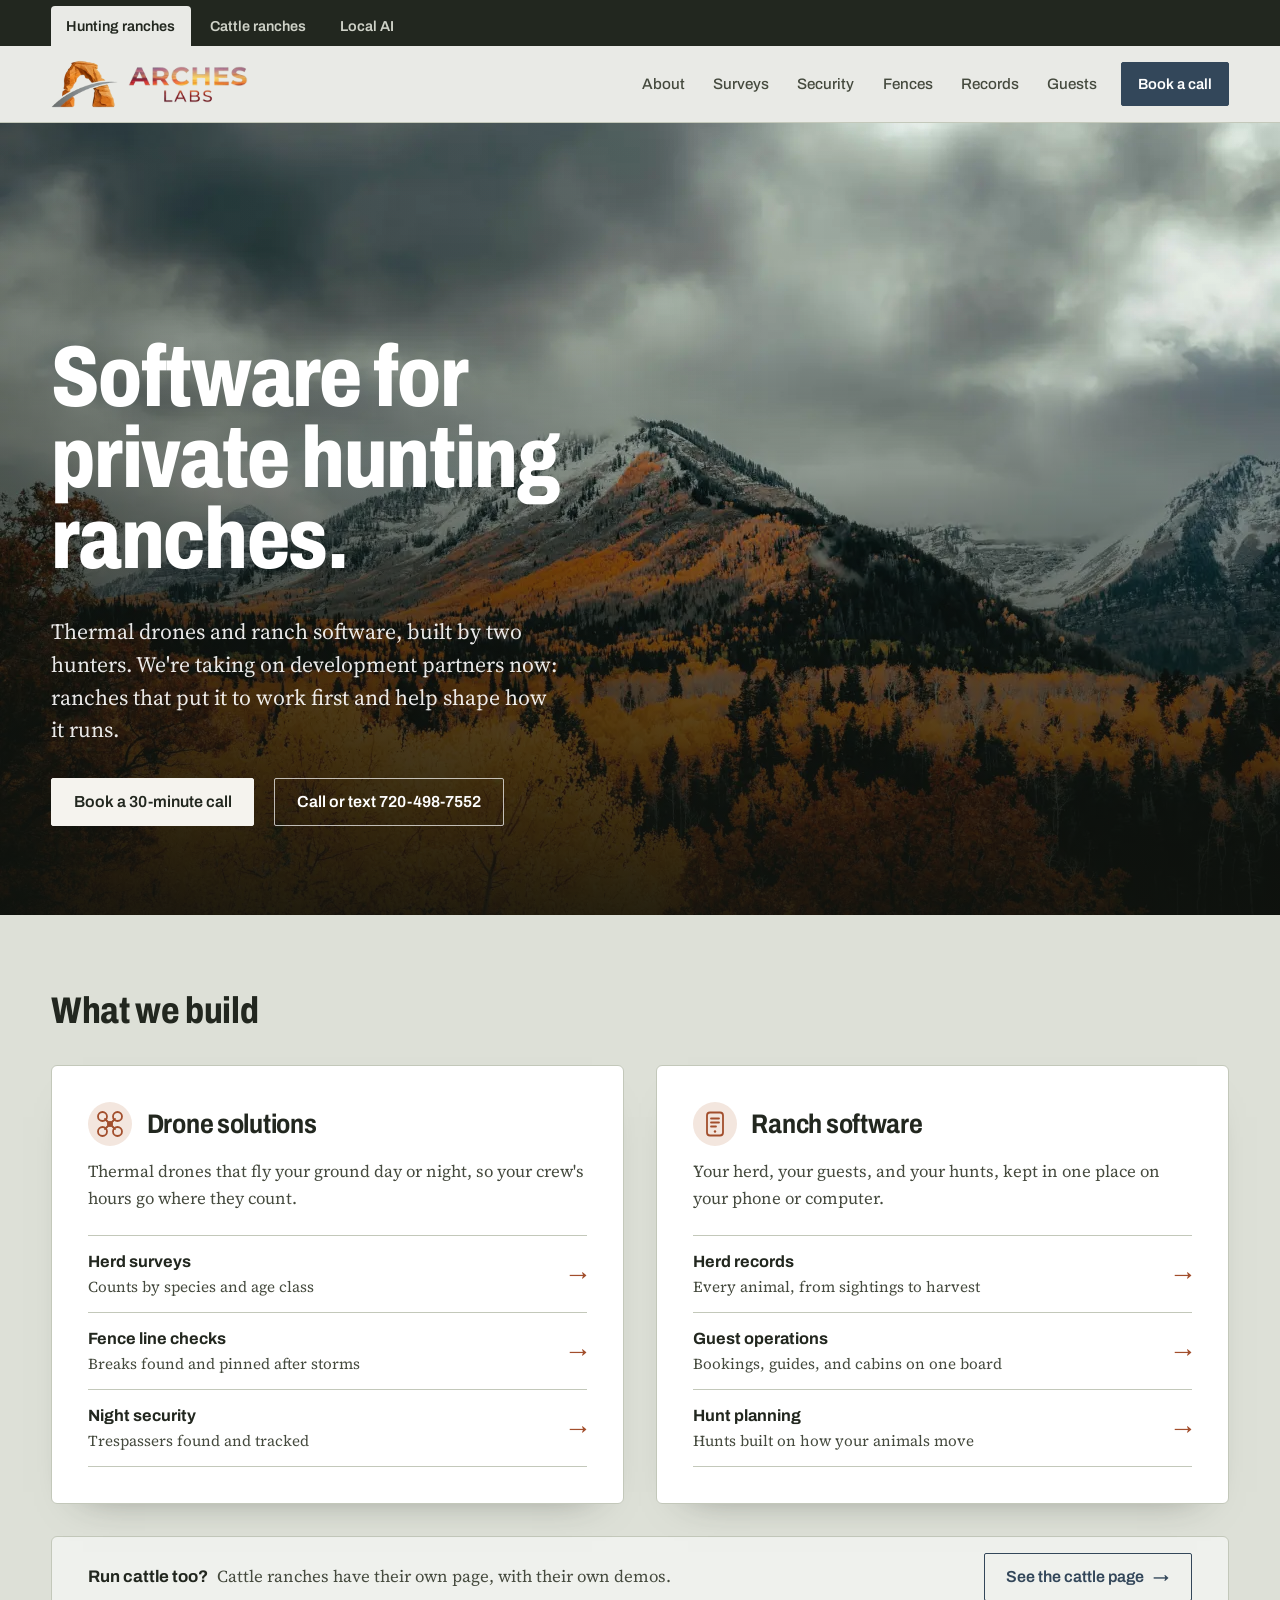
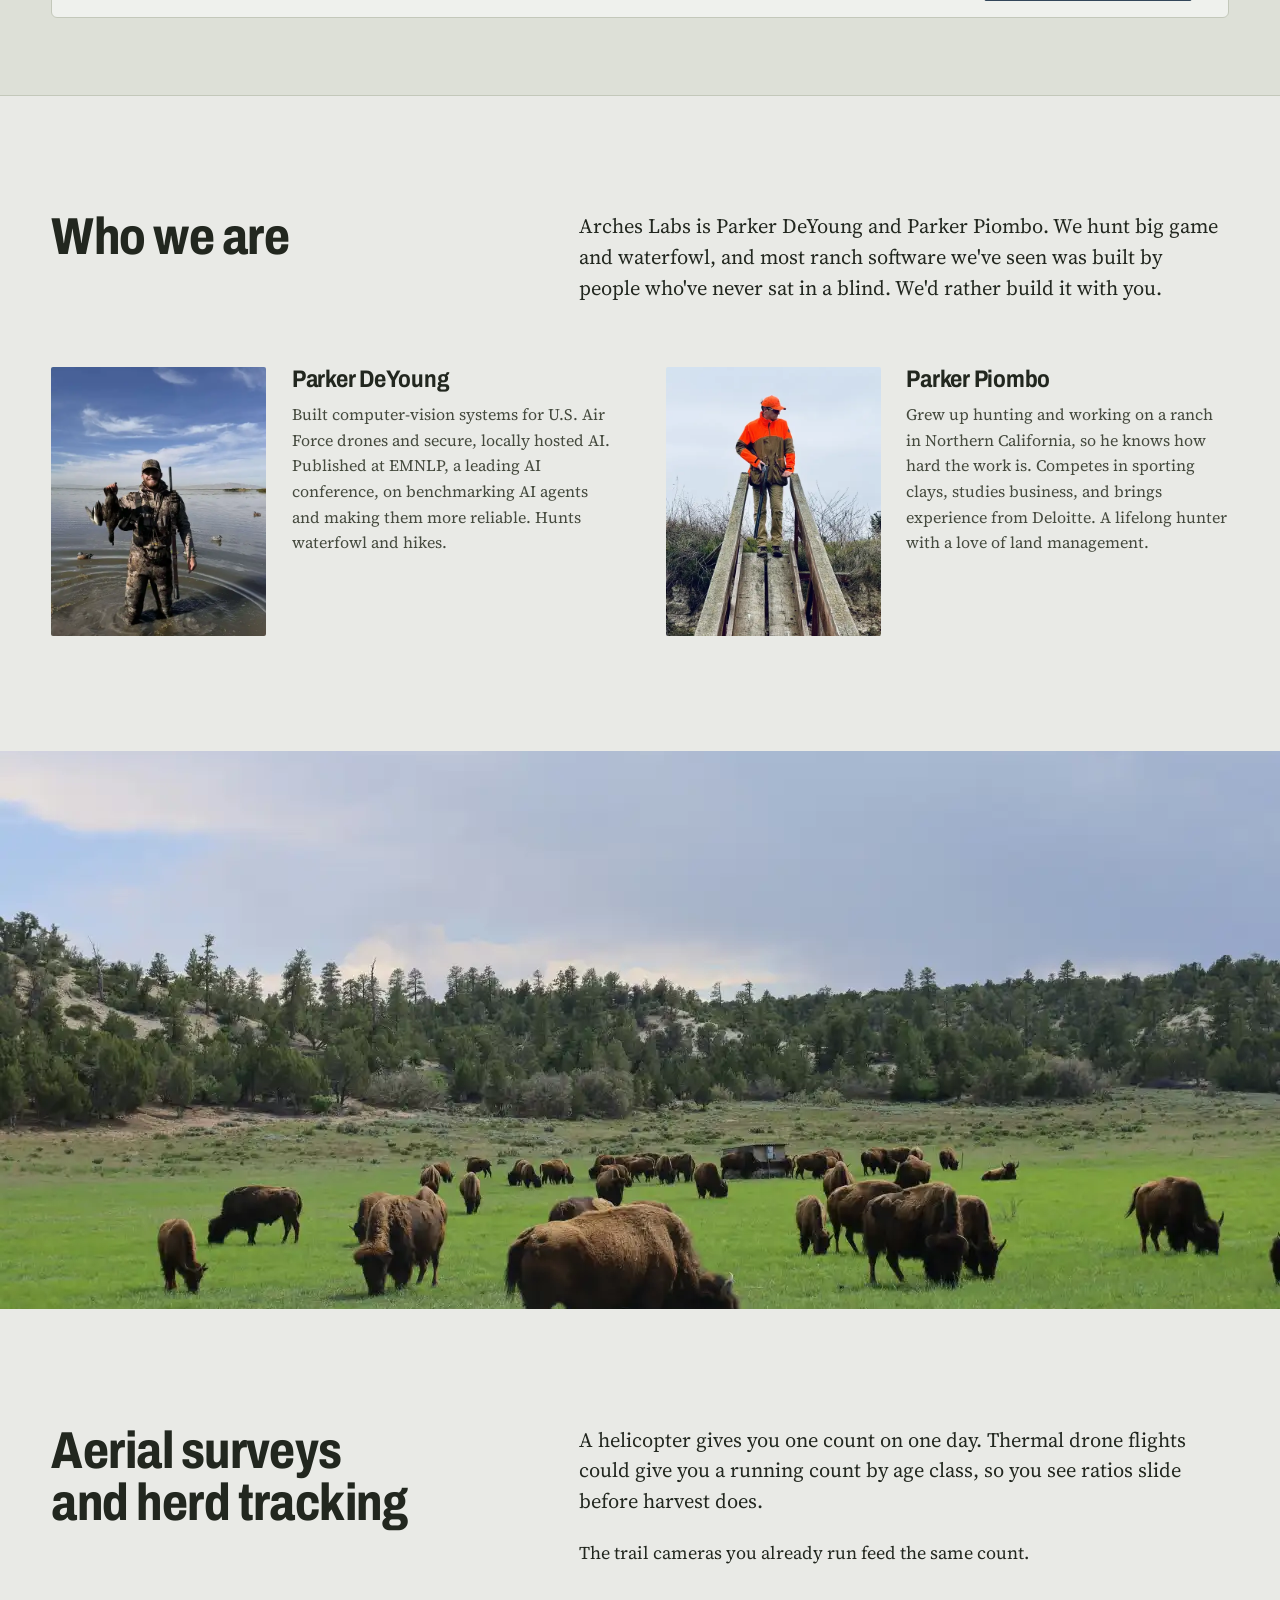
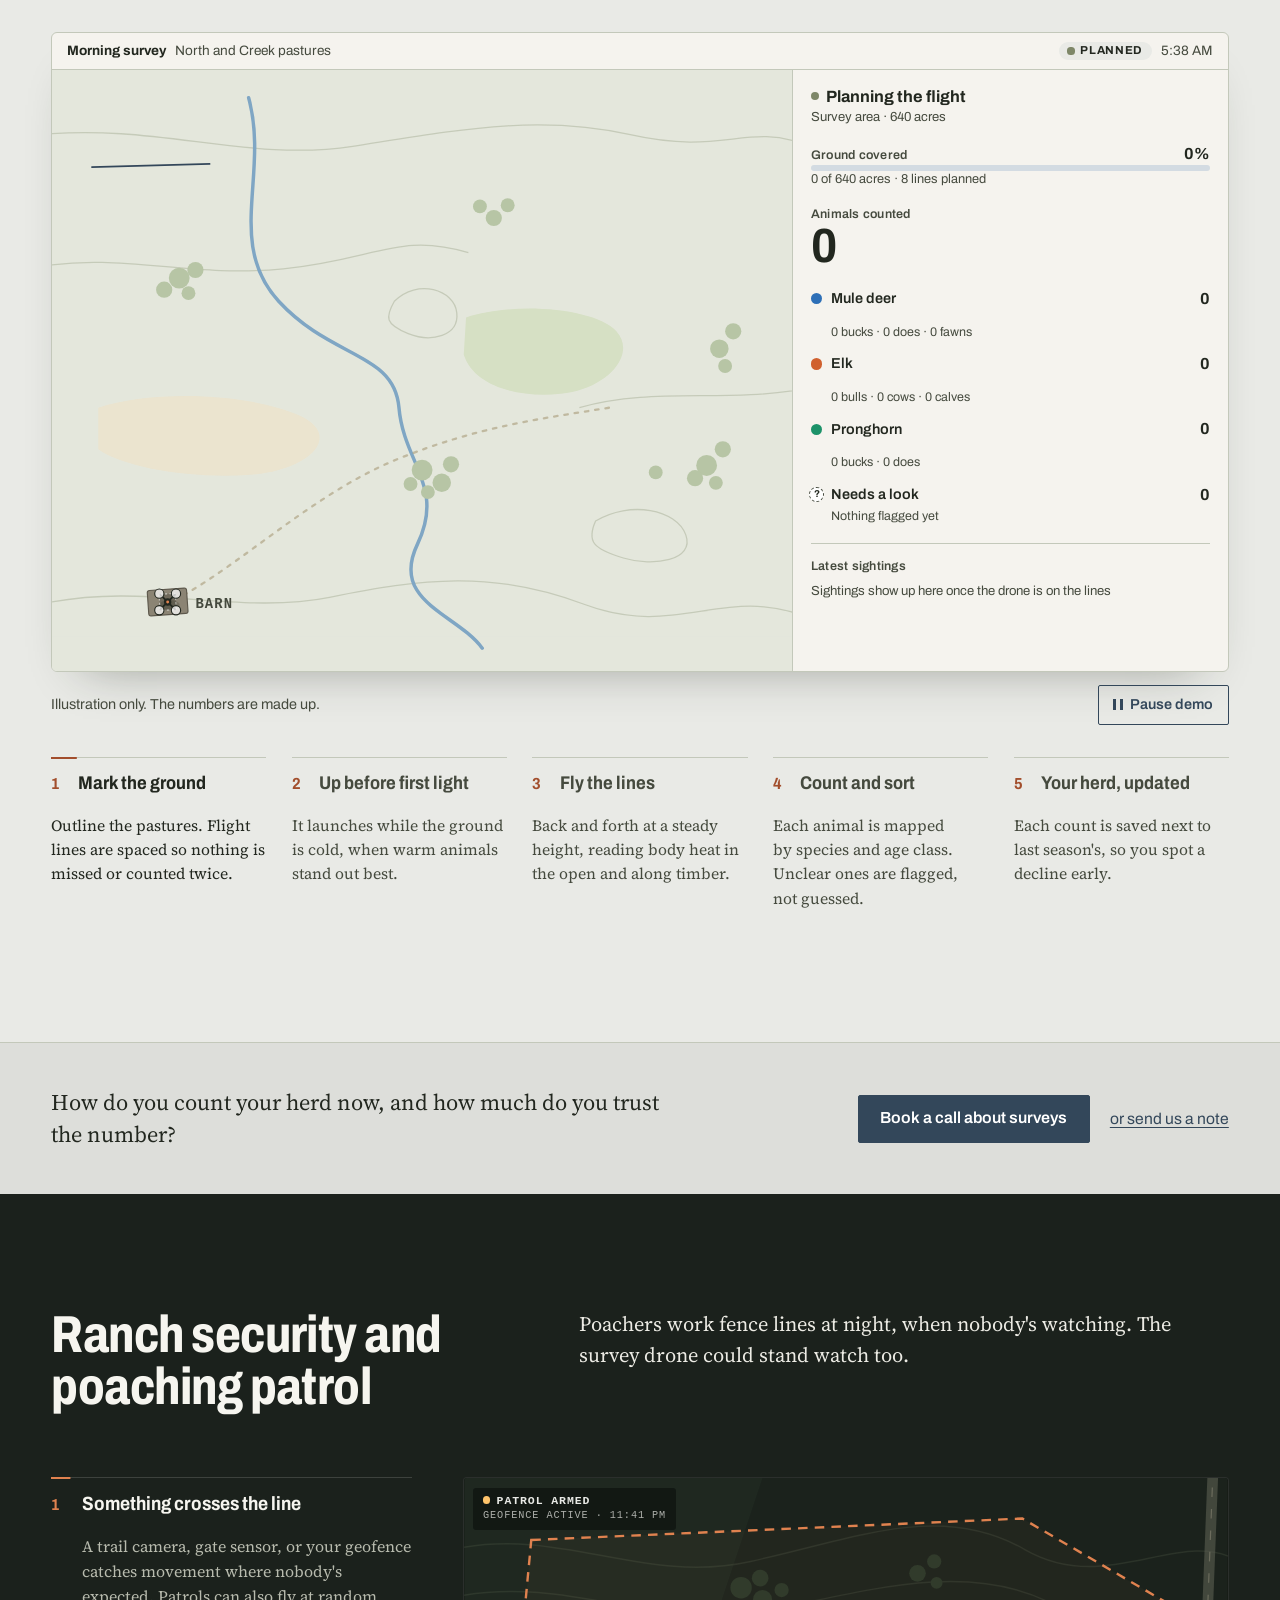
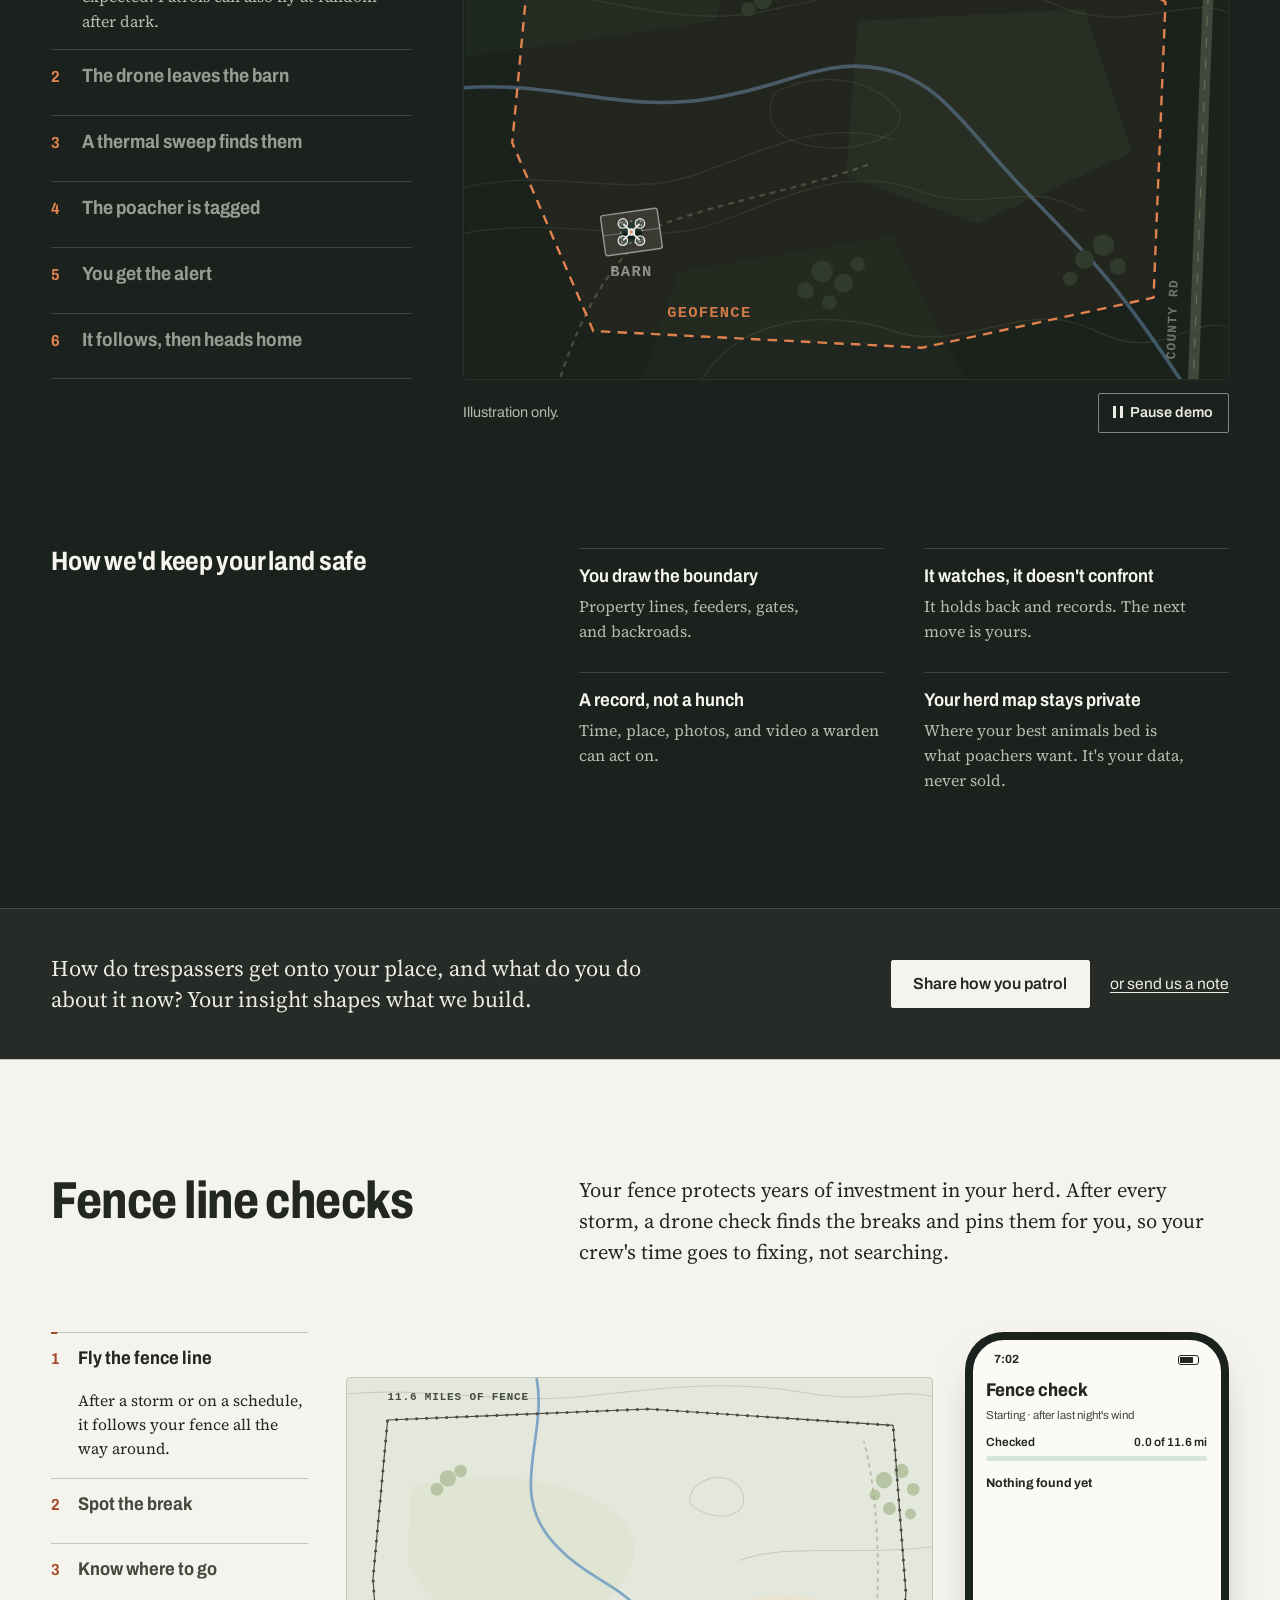
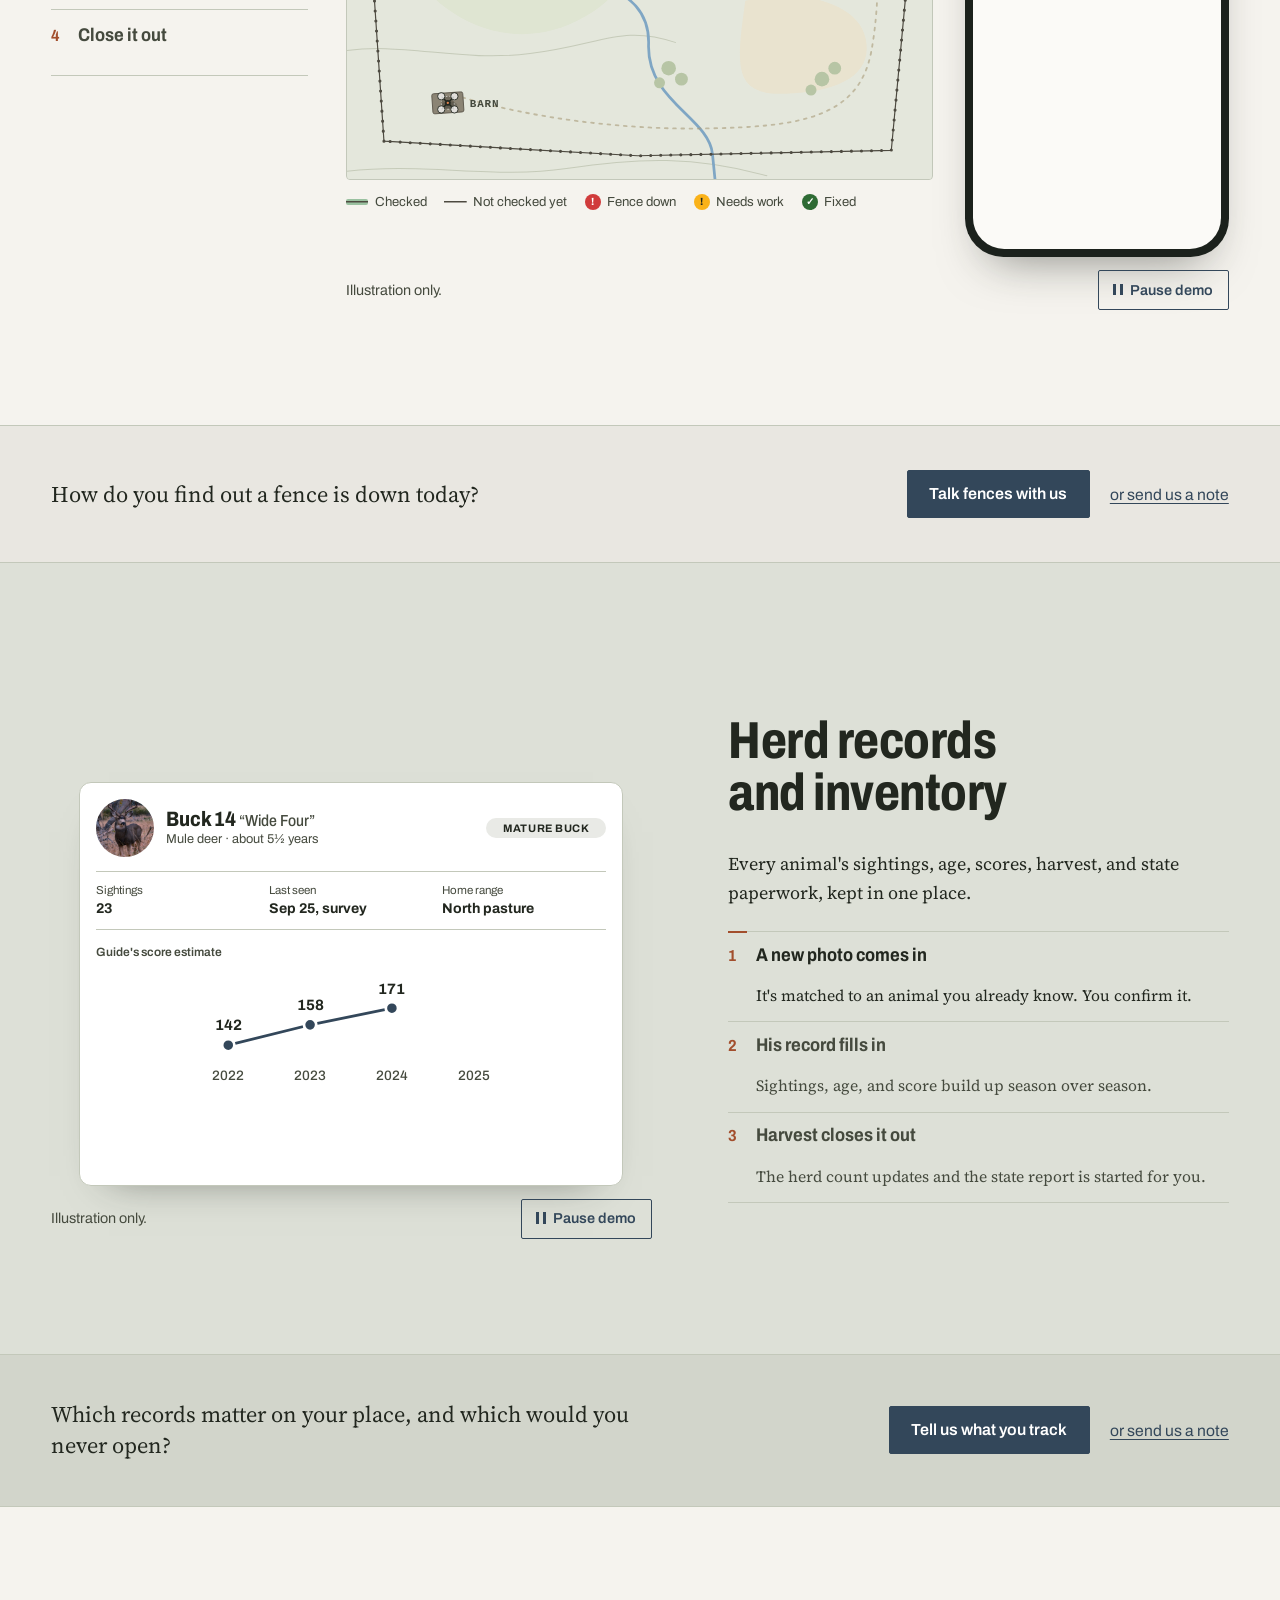
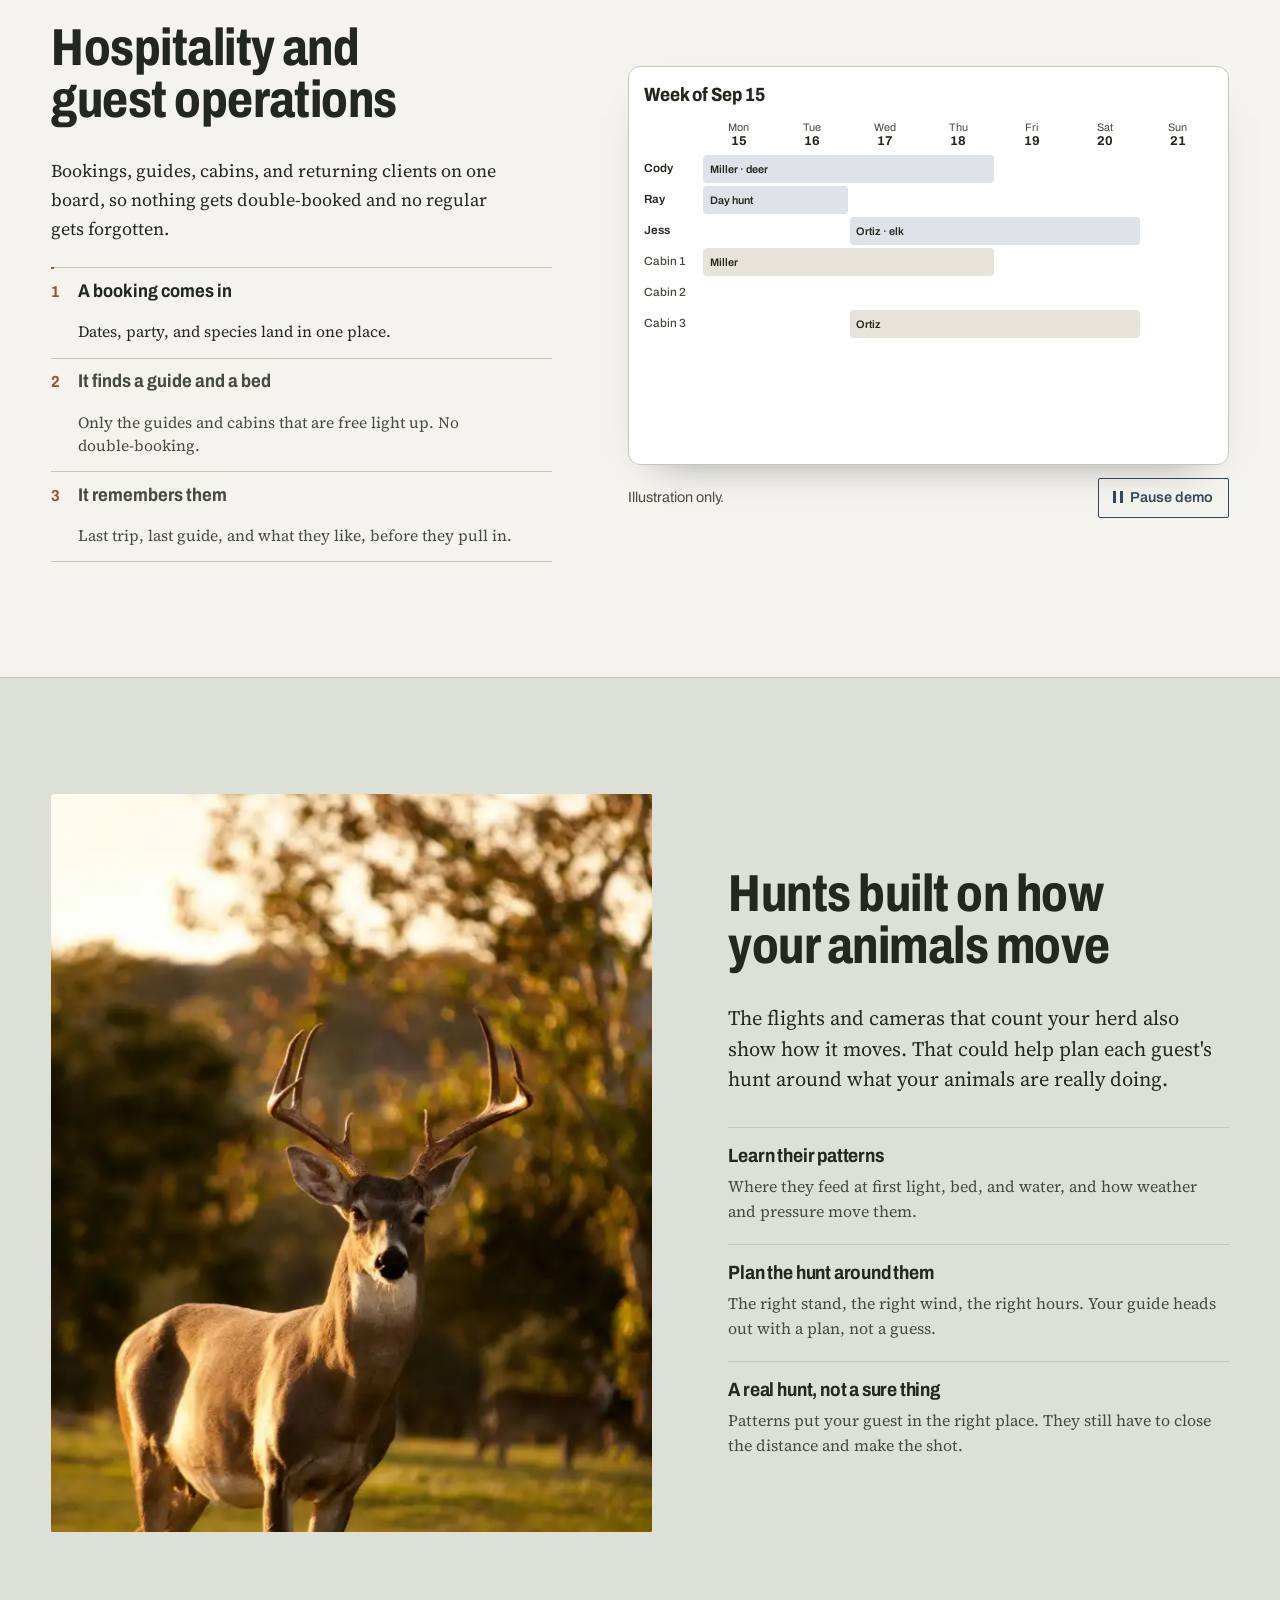
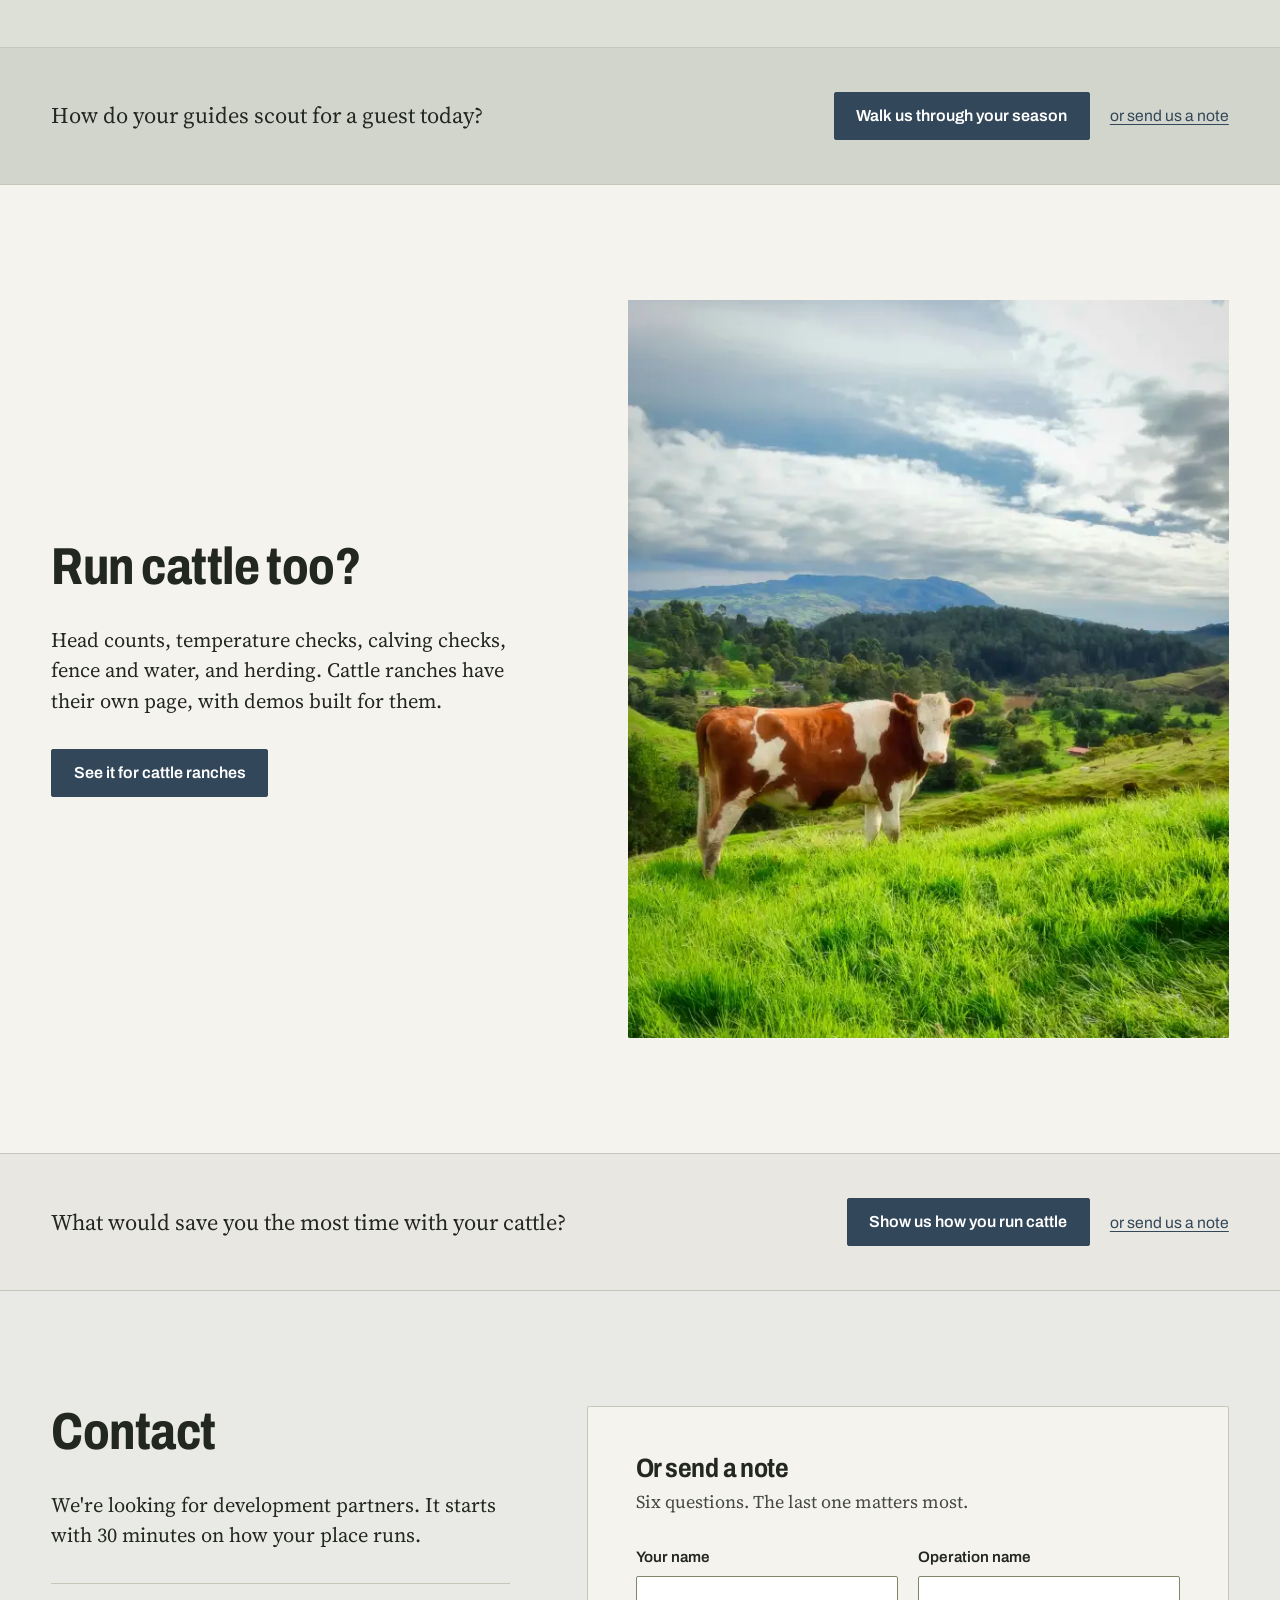
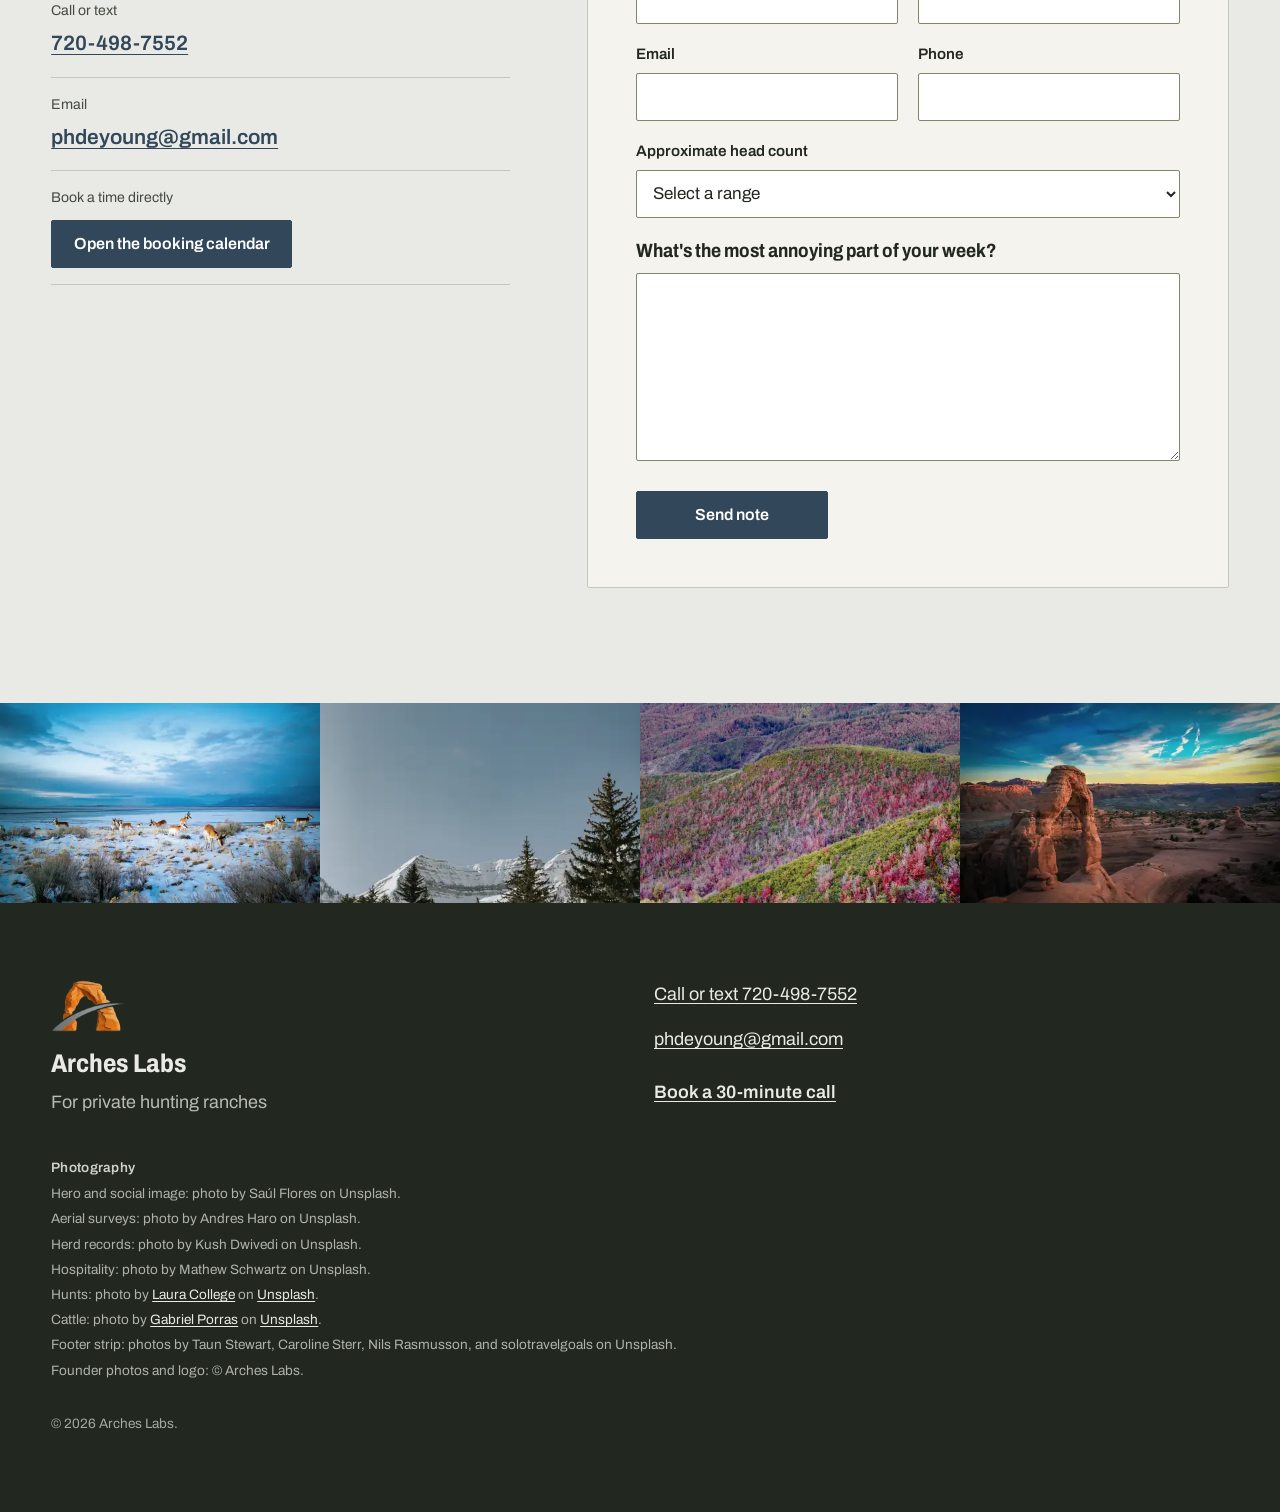
==== commit 8d328b2d: "Add Local AI page as a third tab (/local-ai/) A page for AI agents set up on hardware the customer o" ====
--- a/index.html
+++ b/index.html
@@ -90,11 +90,12 @@
 <body>
 <a class="skip-link" href="#main">Skip to content</a>
 
-<!-- Who it's for: this page (hunting) and the cattle page, same site. -->
-<nav class="audience" aria-label="Who it's for">
+<!-- The site's three pages: this one (hunting), cattle, and local AI. -->
+<nav class="audience" aria-label="Arches Labs pages">
   <div class="page audience__inner">
-    <a class="audience__tab" href="./" aria-current="page">Hunting ranches</a>
-    <a class="audience__tab" href="cattle/">Cattle ranches</a>
+    <a class="audience__tab" href="./" aria-current="page">Hunting<span class="audience__long">&nbsp;ranches</span></a>
+    <a class="audience__tab" href="cattle/">Cattle<span class="audience__long">&nbsp;ranches</span></a>
+    <a class="audience__tab" href="local-ai/">Local AI</a>
   </div>
 </nav>
 
--- a/assets/css/styles.css
+++ b/assets/css/styles.css
@@ -187,10 +187,11 @@
   text-decoration: underline;
 }
 
-/* ----- audience tabs: hunting ranches | cattle ranches -----
-   A thin ink strip above the header on both pages. The current page's tab is paper, so
-   it reads as joined to the header under it. Shown at every width: the section nav is
-   hidden on phones, and this is how a cattle rancher finds their page. */
+/* ----- page tabs: hunting ranches | cattle ranches | local AI -----
+   A thin ink strip above the header on every page. The current page's tab is paper, so
+   it reads as joined to the header under it (local-ai.css recolors it for that page).
+   Shown at every width: the section nav is hidden on phones, and this is how a cattle
+   rancher finds their page. On small phones the tabs drop "ranches" to fit in a row. */
 .audience { background: var(--ink); }
 .audience__inner { display: flex; gap: 0.25rem; padding-top: 0.4rem; }
 .audience__tab {
@@ -212,6 +213,7 @@
   text-underline-offset: 0.35em;
 }
 .audience__tab[aria-current="page"] { background: var(--paper); color: var(--ink); text-decoration: none; }
+@media (max-width: 29.99rem) { .audience__long { display: none; } }
 .audience :focus-visible { outline-color: var(--rust-light); outline-offset: -3px; }
 
 /* ----- header ----- */
@@ -703,6 +705,30 @@
 .survey__toggle:hover,
 .fence__toggle:hover,
 .demo__toggle:hover { background: color-mix(in srgb, var(--slate) 8%, transparent); }
+/* pause bars while playing, play triangle while paused */
+.survey__toggle::before,
+.fence__toggle::before,
+.demo__toggle::before,
+.patrol__toggle::before {
+  content: "";
+  display: inline-block;
+  box-sizing: border-box;
+  width: 0.7em;
+  height: 0.8em;
+  margin-right: 0.5em;
+  vertical-align: -0.05em;
+  border-style: solid;
+  border-color: currentColor;
+  border-width: 0 0.22em;
+}
+.is-paused .survey__toggle::before,
+.is-paused .fence__toggle::before,
+.is-paused .demo__toggle::before,
+.is-paused .patrol__toggle::before {
+  width: 0;
+  border-color: transparent transparent transparent currentColor;
+  border-width: 0.4em 0 0.4em 0.7em;
+}
 
 /* phones: window runs edge to edge; the "saved" card shrinks to a strip */
 @media (max-width: 39.99rem) {
--- a/assets/css/styles.css
+++ b/assets/css/styles.css
@@ -187,10 +187,11 @@
   text-decoration: underline;
 }
 
-/* ----- audience tabs: hunting ranches | cattle ranches -----
-   A thin ink strip above the header on both pages. The current page's tab is paper, so
-   it reads as joined to the header under it. Shown at every width: the section nav is
-   hidden on phones, and this is how a cattle rancher finds their page. */
+/* ----- page tabs: hunting ranches | cattle ranches | local AI -----
+   A thin ink strip above the header on every page. The current page's tab is paper, so
+   it reads as joined to the header under it (local-ai.css recolors it for that page).
+   Shown at every width: the section nav is hidden on phones, and this is how a cattle
+   rancher finds their page. On small phones the tabs drop "ranches" to fit in a row. */
 .audience { background: var(--ink); }
 .audience__inner { display: flex; gap: 0.25rem; padding-top: 0.4rem; }
 .audience__tab {
@@ -212,6 +213,7 @@
   text-underline-offset: 0.35em;
 }
 .audience__tab[aria-current="page"] { background: var(--paper); color: var(--ink); text-decoration: none; }
+@media (max-width: 29.99rem) { .audience__long { display: none; } }
 .audience :focus-visible { outline-color: var(--rust-light); outline-offset: -3px; }
 
 /* ----- header ----- */
@@ -703,6 +705,30 @@
 .survey__toggle:hover,
 .fence__toggle:hover,
 .demo__toggle:hover { background: color-mix(in srgb, var(--slate) 8%, transparent); }
+/* pause bars while playing, play triangle while paused */
+.survey__toggle::before,
+.fence__toggle::before,
+.demo__toggle::before,
+.patrol__toggle::before {
+  content: "";
+  display: inline-block;
+  box-sizing: border-box;
+  width: 0.7em;
+  height: 0.8em;
+  margin-right: 0.5em;
+  vertical-align: -0.05em;
+  border-style: solid;
+  border-color: currentColor;
+  border-width: 0 0.22em;
+}
+.is-paused .survey__toggle::before,
+.is-paused .fence__toggle::before,
+.is-paused .demo__toggle::before,
+.is-paused .patrol__toggle::before {
+  width: 0;
+  border-color: transparent transparent transparent currentColor;
+  border-width: 0.4em 0 0.4em 0.7em;
+}
 
 /* phones: window runs edge to edge; the "saved" card shrinks to a strip */
 @media (max-width: 39.99rem) {
